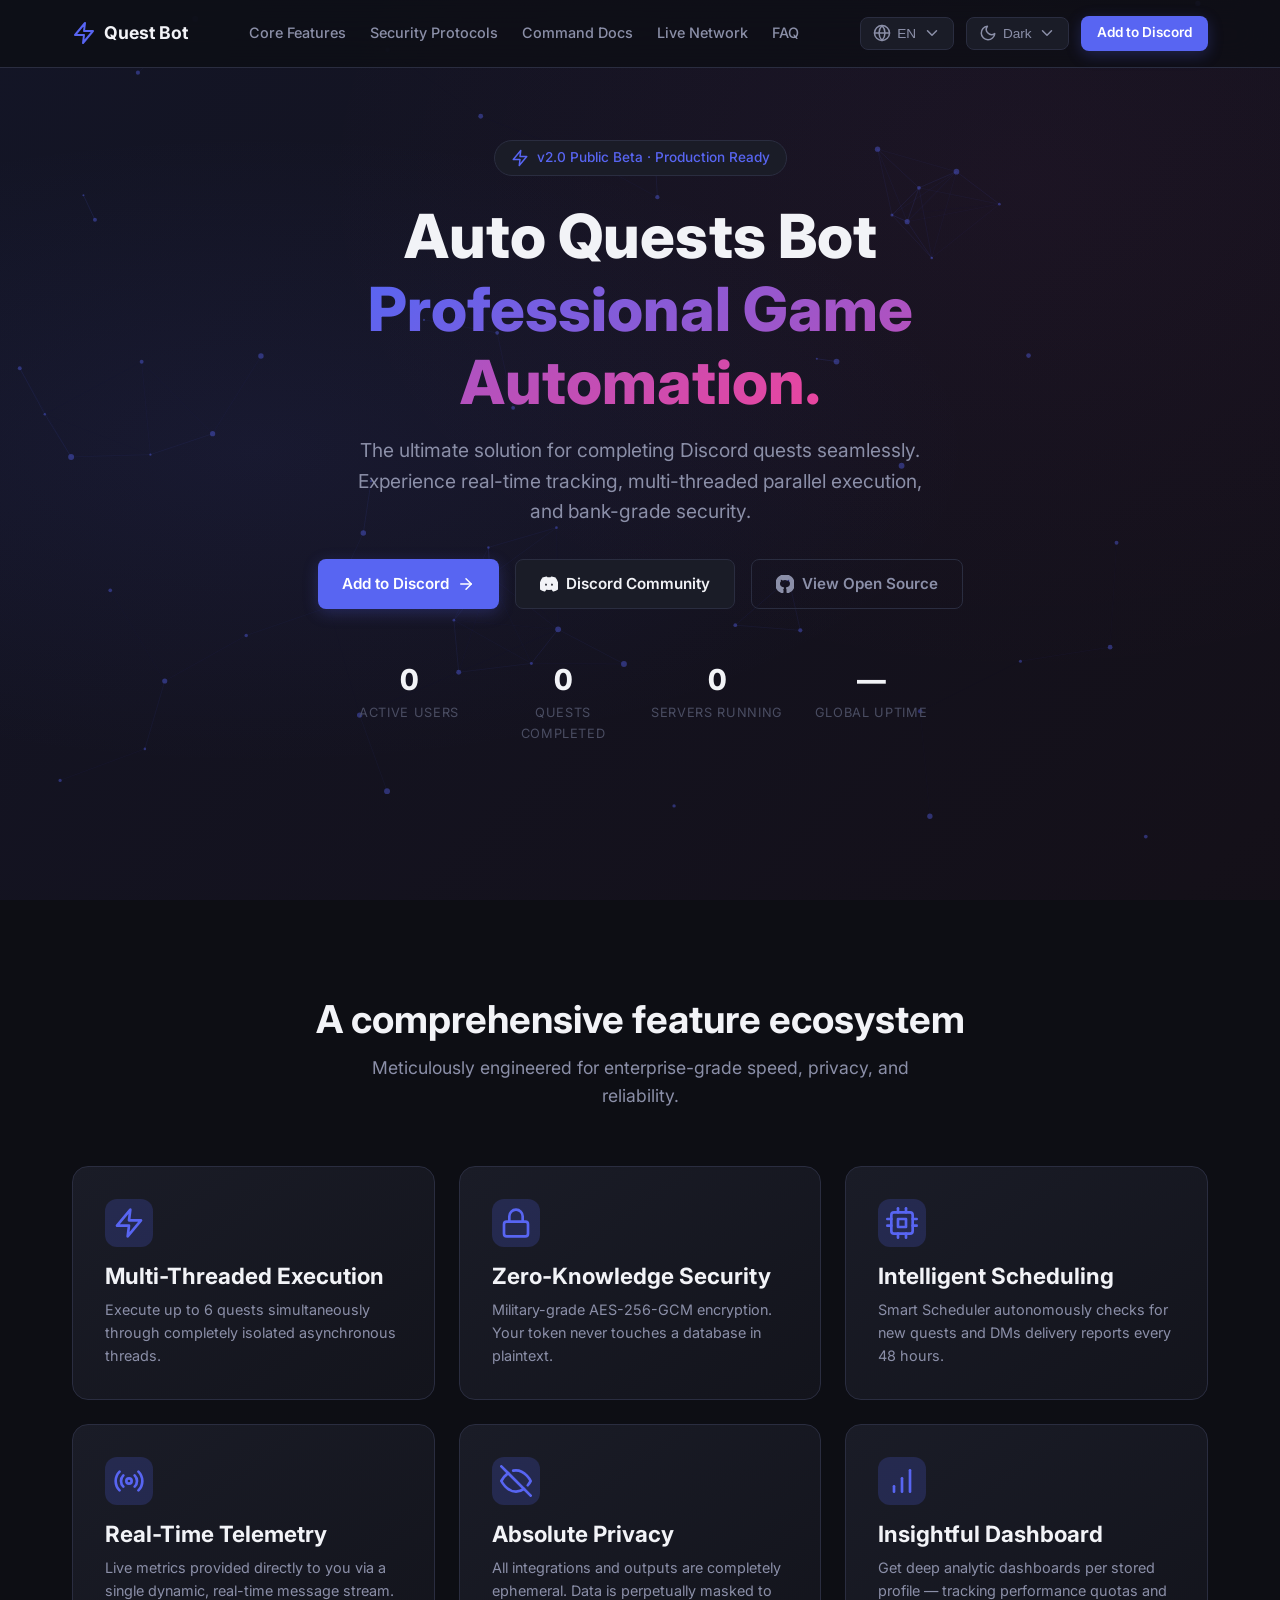
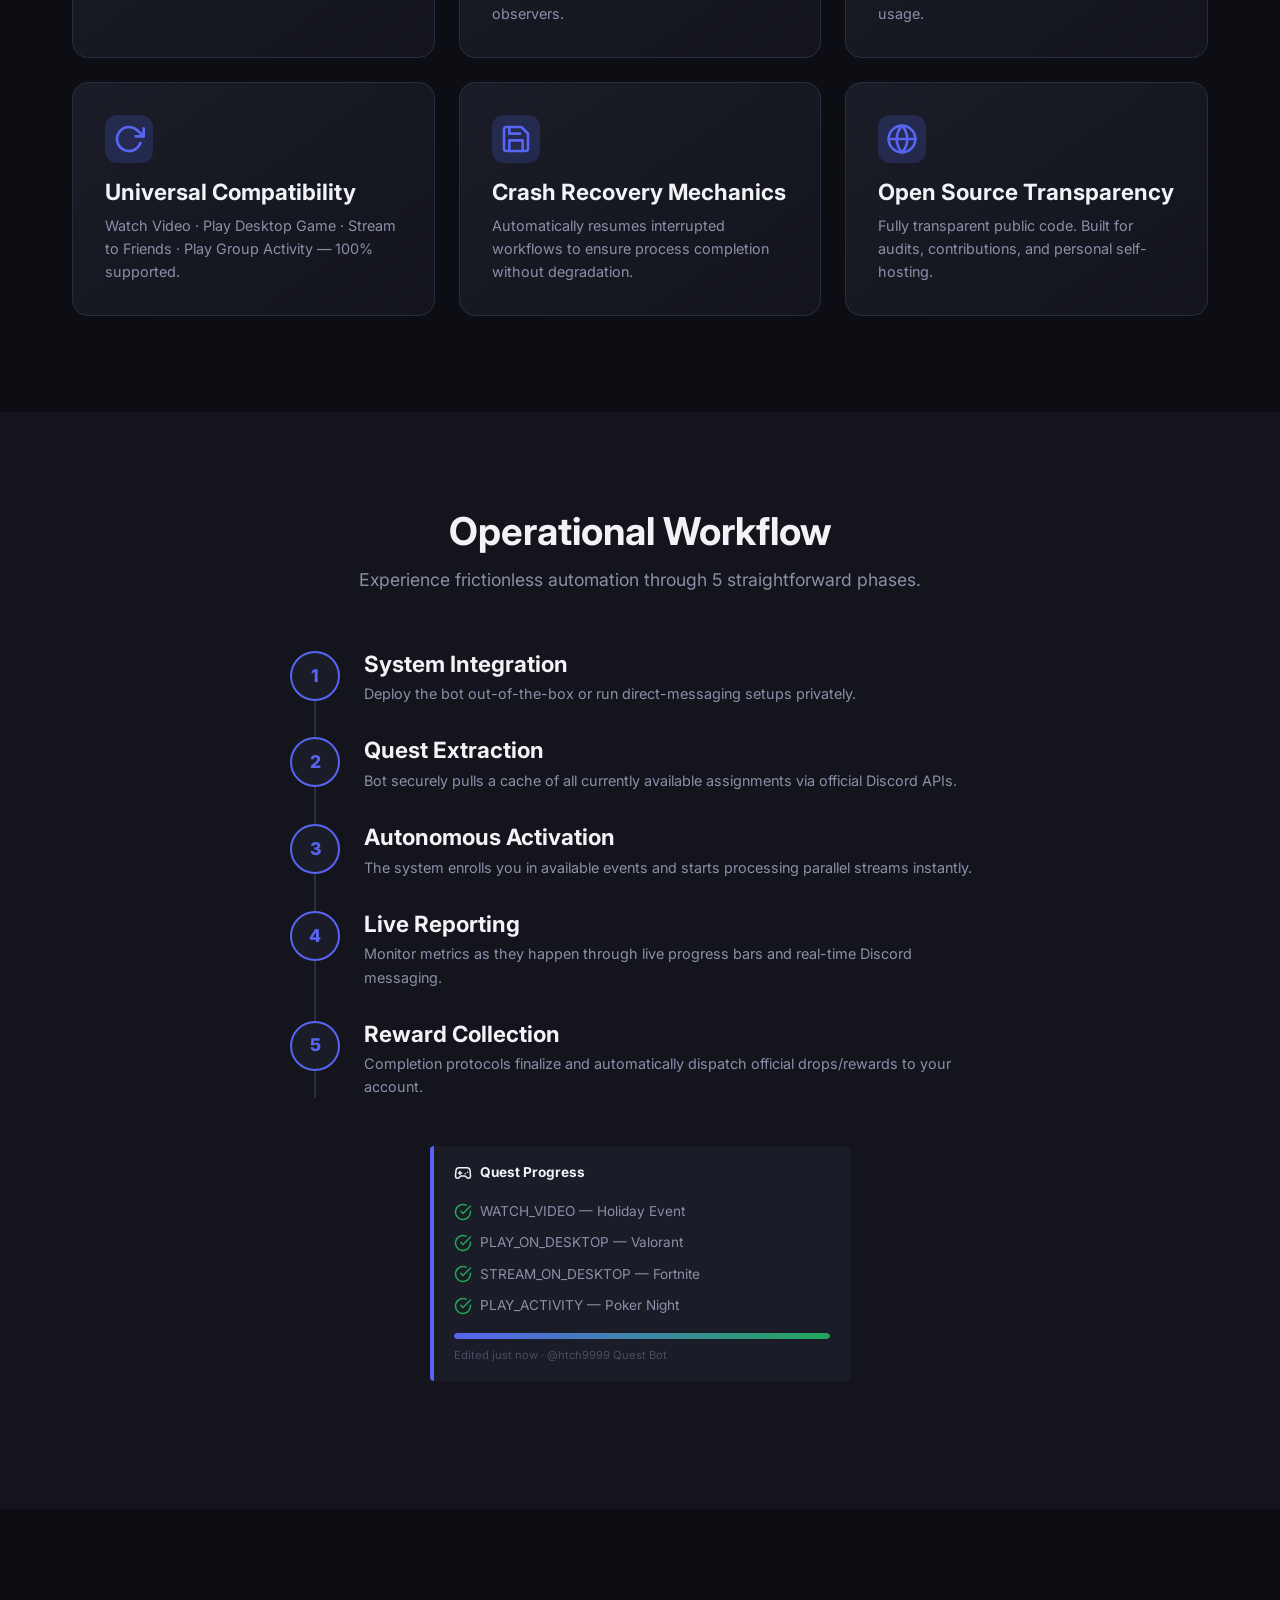
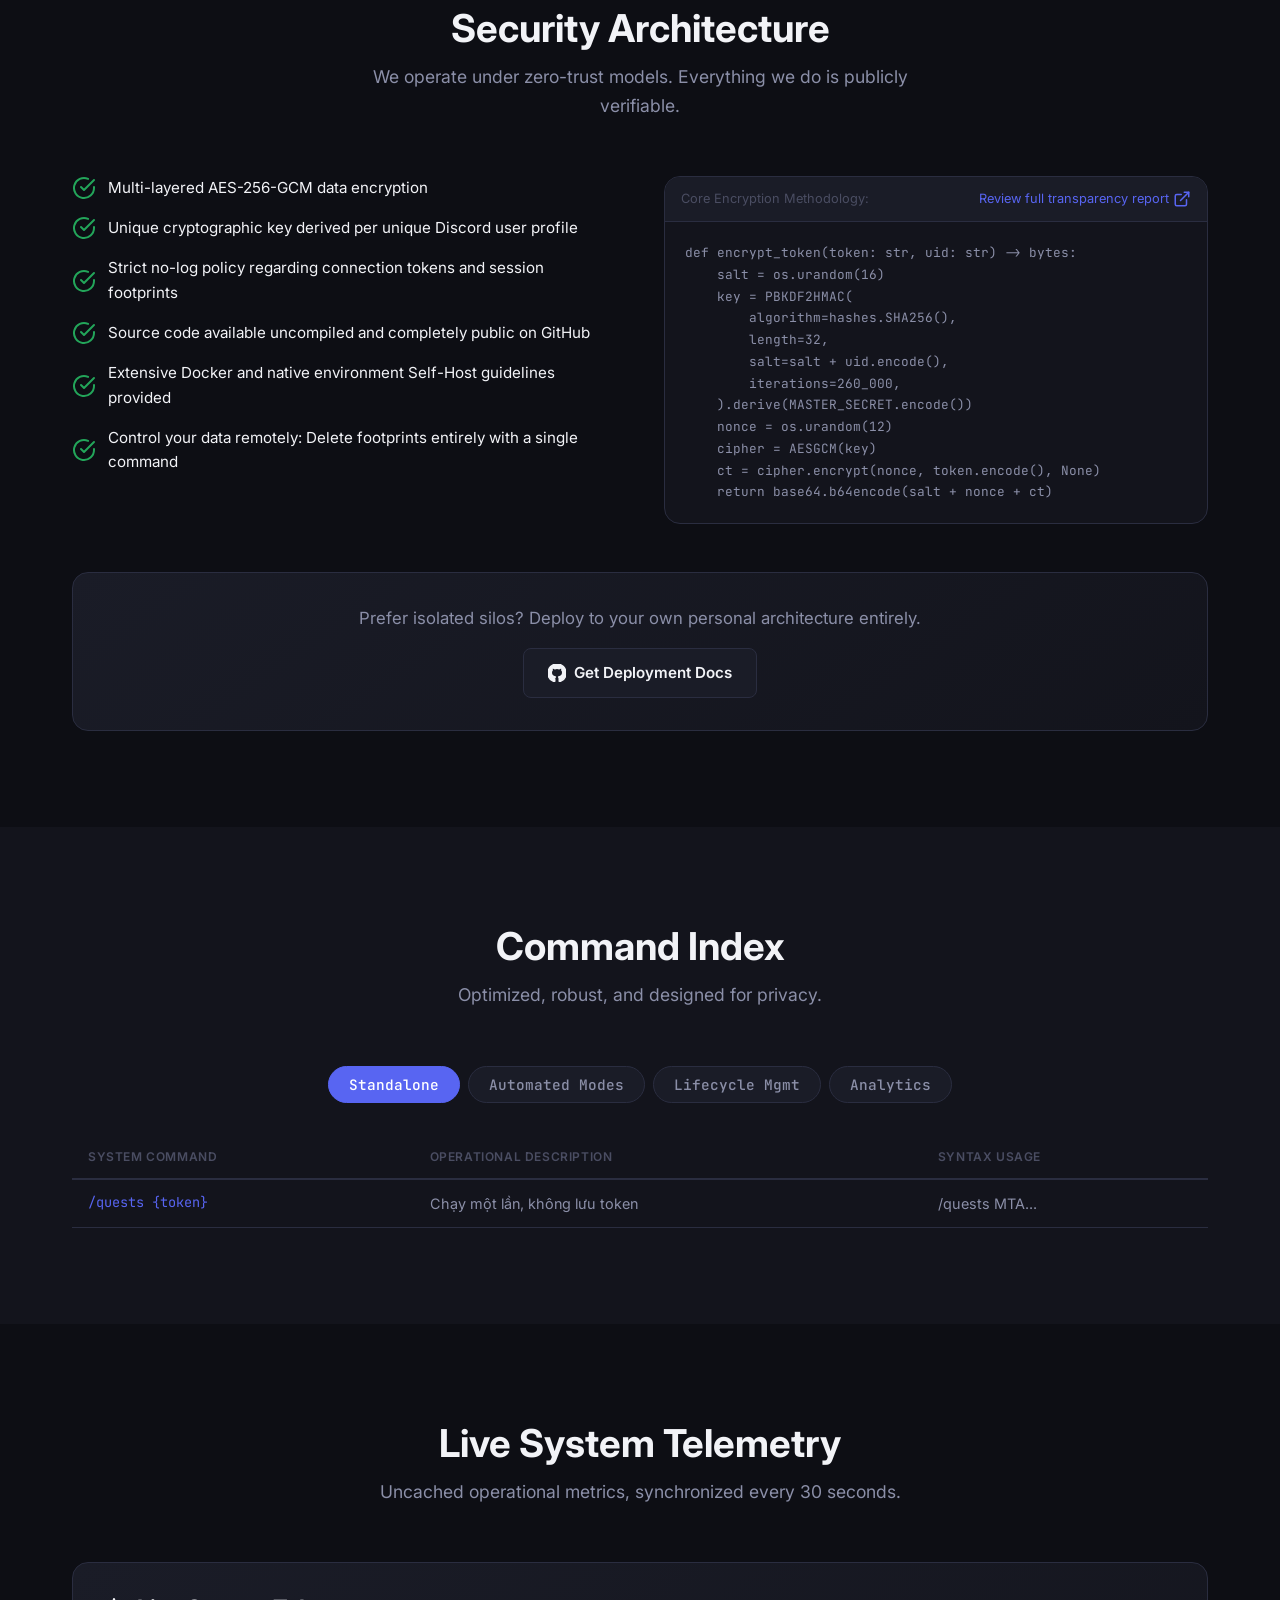
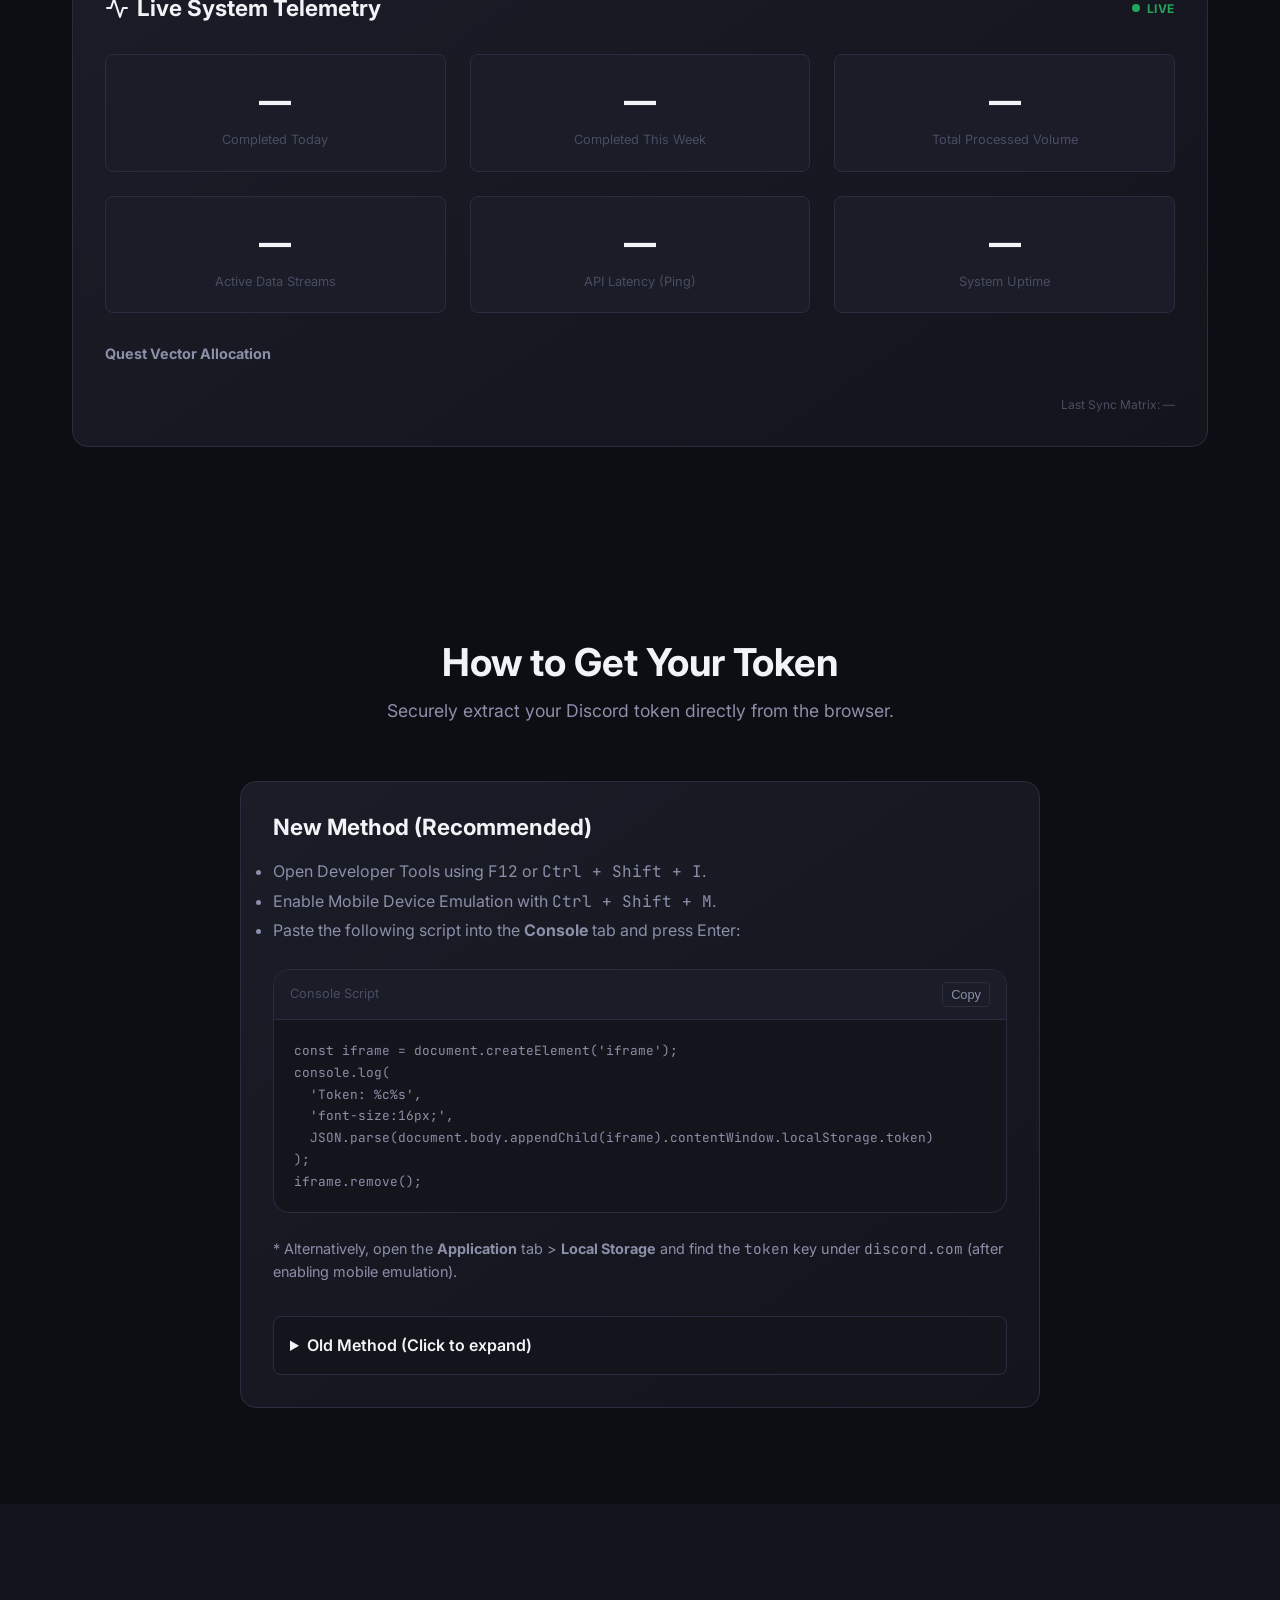
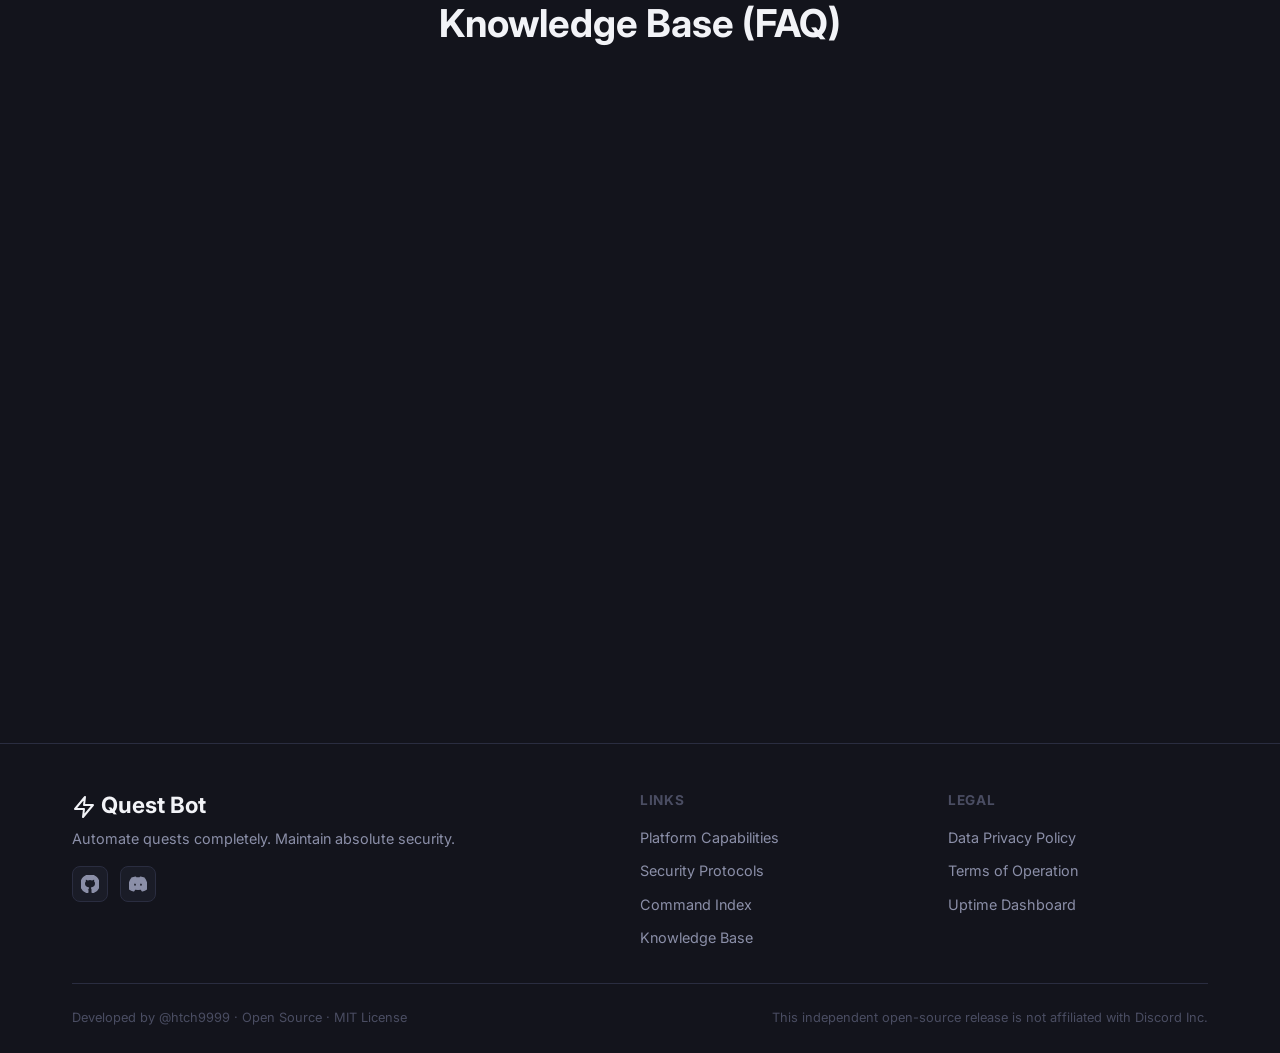
==== index.html @ cd87b3c9 "fix(website): resolve Vercel API connection, HTML translation rendering, and add copy button" ====
<!doctype html>
<html lang="vi" data-theme="dark">
  <head>
    <meta charset="UTF-8" />
    <meta name="viewport" content="width=device-width, initial-scale=1.0" />
    <title>Discord Quest Bot — Tự động hoàn thành quest</title>
    <meta
      name="description"
      content="Bot Discord tự động hoàn thành quest — bảo mật, song song, không lộ token."
    />
    <meta property="og:title" content="Discord Quest Bot" />
    <meta
      property="og:description"
      content="Bot Discord tự động hoàn thành quest — bảo mật, song song, không lộ token."
    />
    <meta property="og:type" content="website" />
    <meta name="twitter:card" content="summary_large_image" />
    <link rel="alternate" hreflang="vi" href="?lang=vi" />
    <link rel="alternate" hreflang="en" href="?lang=en" />
    <link rel="alternate" hreflang="ja" href="?lang=ja" />
    <link rel="alternate" hreflang="x-default" href="" />
    <link rel="stylesheet" href="assets/css/main.css" />
    <link rel="stylesheet" href="assets/css/responsive.css" />
    <script src="assets/js/theme.js"></script>
  </head>
  <body>
    <!-- ═══ SVG SPRITE (hidden) ═══ -->
    <svg xmlns="http://www.w3.org/2000/svg" style="display: none">
      <symbol id="i-zap" viewBox="0 0 24 24">
        <polygon
          points="13 2 3 14 12 14 11 22 21 10 12 10 13 2"
          fill="none"
          stroke="currentColor"
          stroke-width="2"
          stroke-linejoin="round"
        />
      </symbol>
      <symbol id="i-shield" viewBox="0 0 24 24">
        <path
          d="M12 22s8-4 8-10V5l-8-3-8 3v7c0 6 8 10 8 10z"
          fill="none"
          stroke="currentColor"
          stroke-width="2"
          stroke-linejoin="round"
        />
      </symbol>
      <symbol id="i-lock" viewBox="0 0 24 24">
        <rect
          x="3"
          y="11"
          width="18"
          height="11"
          rx="2"
          fill="none"
          stroke="currentColor"
          stroke-width="2"
        />
        <path
          d="M7 11V7a5 5 0 0 1 10 0v4"
          fill="none"
          stroke="currentColor"
          stroke-width="2"
        />
      </symbol>
      <symbol id="i-cpu" viewBox="0 0 24 24">
        <rect
          x="4"
          y="4"
          width="16"
          height="16"
          rx="2"
          fill="none"
          stroke="currentColor"
          stroke-width="2"
        />
        <rect
          x="9"
          y="9"
          width="6"
          height="6"
          fill="none"
          stroke="currentColor"
          stroke-width="2"
        />
        <line
          x1="9"
          y1="1"
          x2="9"
          y2="4"
          stroke="currentColor"
          stroke-width="2"
        />
        <line
          x1="15"
          y1="1"
          x2="15"
          y2="4"
          stroke="currentColor"
          stroke-width="2"
        />
        <line
          x1="9"
          y1="20"
          x2="9"
          y2="23"
          stroke="currentColor"
          stroke-width="2"
        />
        <line
          x1="15"
          y1="20"
          x2="15"
          y2="23"
          stroke="currentColor"
          stroke-width="2"
        />
        <line
          x1="20"
          y1="9"
          x2="23"
          y2="9"
          stroke="currentColor"
          stroke-width="2"
        />
        <line
          x1="20"
          y1="14"
          x2="23"
          y2="14"
          stroke="currentColor"
          stroke-width="2"
        />
        <line
          x1="1"
          y1="9"
          x2="4"
          y2="9"
          stroke="currentColor"
          stroke-width="2"
        />
        <line
          x1="1"
          y1="14"
          x2="4"
          y2="14"
          stroke="currentColor"
          stroke-width="2"
        />
      </symbol>
      <symbol id="i-radio" viewBox="0 0 24 24">
        <circle
          cx="12"
          cy="12"
          r="2"
          fill="none"
          stroke="currentColor"
          stroke-width="2"
        />
        <path
          d="M16.24 7.76a6 6 0 0 1 0 8.49"
          fill="none"
          stroke="currentColor"
          stroke-width="2"
        />
        <path
          d="M7.76 16.24a6 6 0 0 1 0-8.49"
          fill="none"
          stroke="currentColor"
          stroke-width="2"
        />
        <path
          d="M19.07 4.93a10 10 0 0 1 0 14.14"
          fill="none"
          stroke="currentColor"
          stroke-width="2"
        />
        <path
          d="M4.93 19.07a10 10 0 0 1 0-14.14"
          fill="none"
          stroke="currentColor"
          stroke-width="2"
        />
      </symbol>
      <symbol id="i-eye-off" viewBox="0 0 24 24">
        <path
          d="M17.94 17.94A10.07 10.07 0 0 1 12 20c-7 0-11-8-11-8a18.45 18.45 0 0 1 5.06-5.94"
          fill="none"
          stroke="currentColor"
          stroke-width="2"
        />
        <path
          d="M9.9 4.24A9.12 9.12 0 0 1 12 4c7 0 11 8 11 8a18.5 18.5 0 0 1-2.16 3.19"
          fill="none"
          stroke="currentColor"
          stroke-width="2"
        />
        <line
          x1="1"
          y1="1"
          x2="23"
          y2="23"
          stroke="currentColor"
          stroke-width="2"
        />
      </symbol>
      <symbol id="i-bar-chart" viewBox="0 0 24 24">
        <line
          x1="12"
          y1="20"
          x2="12"
          y2="10"
          stroke="currentColor"
          stroke-width="2"
          stroke-linecap="round"
        />
        <line
          x1="18"
          y1="20"
          x2="18"
          y2="4"
          stroke="currentColor"
          stroke-width="2"
          stroke-linecap="round"
        />
        <line
          x1="6"
          y1="20"
          x2="6"
          y2="16"
          stroke="currentColor"
          stroke-width="2"
          stroke-linecap="round"
        />
      </symbol>
      <symbol id="i-refresh" viewBox="0 0 24 24">
        <polyline
          points="23 4 23 10 17 10"
          fill="none"
          stroke="currentColor"
          stroke-width="2"
        />
        <path
          d="M20.49 15a9 9 0 1 1-2.12-9.36L23 10"
          fill="none"
          stroke="currentColor"
          stroke-width="2"
        />
      </symbol>
      <symbol id="i-save" viewBox="0 0 24 24">
        <path
          d="M19 21H5a2 2 0 0 1-2-2V5a2 2 0 0 1 2-2h11l5 5v11a2 2 0 0 1-2 2z"
          fill="none"
          stroke="currentColor"
          stroke-width="2"
        />
        <polyline
          points="17 21 17 13 7 13 7 21"
          fill="none"
          stroke="currentColor"
          stroke-width="2"
        />
        <polyline
          points="7 3 7 8 15 8"
          fill="none"
          stroke="currentColor"
          stroke-width="2"
        />
      </symbol>
      <symbol id="i-globe" viewBox="0 0 24 24">
        <circle
          cx="12"
          cy="12"
          r="10"
          fill="none"
          stroke="currentColor"
          stroke-width="2"
        />
        <line
          x1="2"
          y1="12"
          x2="22"
          y2="12"
          stroke="currentColor"
          stroke-width="2"
        />
        <path
          d="M12 2a15.3 15.3 0 0 1 4 10 15.3 15.3 0 0 1-4 10 15.3 15.3 0 0 1-4-10 15.3 15.3 0 0 1 4-10z"
          fill="none"
          stroke="currentColor"
          stroke-width="2"
        />
      </symbol>
      <symbol id="i-check-circle" viewBox="0 0 24 24">
        <path
          d="M22 11.08V12a10 10 0 1 1-5.93-9.14"
          fill="none"
          stroke="currentColor"
          stroke-width="2"
        />
        <polyline
          points="22 4 12 14.01 9 11.01"
          fill="none"
          stroke="currentColor"
          stroke-width="2"
        />
      </symbol>
      <symbol id="i-arrow-right" viewBox="0 0 24 24">
        <line
          x1="5"
          y1="12"
          x2="19"
          y2="12"
          stroke="currentColor"
          stroke-width="2"
          stroke-linecap="round"
        />
        <polyline
          points="12 5 19 12 12 19"
          fill="none"
          stroke="currentColor"
          stroke-width="2"
          stroke-linecap="round"
          stroke-linejoin="round"
        />
      </symbol>
      <symbol id="i-moon" viewBox="0 0 24 24">
        <path
          d="M21 12.79A9 9 0 1 1 11.21 3 7 7 0 0 0 21 12.79z"
          fill="none"
          stroke="currentColor"
          stroke-width="2"
        />
      </symbol>
      <symbol id="i-sun" viewBox="0 0 24 24">
        <circle
          cx="12"
          cy="12"
          r="5"
          fill="none"
          stroke="currentColor"
          stroke-width="2"
        />
        <line
          x1="12"
          y1="1"
          x2="12"
          y2="3"
          stroke="currentColor"
          stroke-width="2"
        />
        <line
          x1="12"
          y1="21"
          x2="12"
          y2="23"
          stroke="currentColor"
          stroke-width="2"
        />
        <line
          x1="4.22"
          y1="4.22"
          x2="5.64"
          y2="5.64"
          stroke="currentColor"
          stroke-width="2"
        />
        <line
          x1="18.36"
          y1="18.36"
          x2="19.78"
          y2="19.78"
          stroke="currentColor"
          stroke-width="2"
        />
        <line
          x1="1"
          y1="12"
          x2="3"
          y2="12"
          stroke="currentColor"
          stroke-width="2"
        />
        <line
          x1="21"
          y1="12"
          x2="23"
          y2="12"
          stroke="currentColor"
          stroke-width="2"
        />
        <line
          x1="4.22"
          y1="19.78"
          x2="5.64"
          y2="18.36"
          stroke="currentColor"
          stroke-width="2"
        />
        <line
          x1="18.36"
          y1="5.64"
          x2="19.78"
          y2="4.22"
          stroke="currentColor"
          stroke-width="2"
        />
      </symbol>
      <symbol id="i-monitor" viewBox="0 0 24 24">
        <rect
          x="2"
          y="3"
          width="20"
          height="14"
          rx="2"
          fill="none"
          stroke="currentColor"
          stroke-width="2"
        />
        <line
          x1="8"
          y1="21"
          x2="16"
          y2="21"
          stroke="currentColor"
          stroke-width="2"
        />
        <line
          x1="12"
          y1="17"
          x2="12"
          y2="21"
          stroke="currentColor"
          stroke-width="2"
        />
      </symbol>
      <symbol id="i-menu" viewBox="0 0 24 24">
        <line
          x1="3"
          y1="12"
          x2="21"
          y2="12"
          stroke="currentColor"
          stroke-width="2"
          stroke-linecap="round"
        />
        <line
          x1="3"
          y1="6"
          x2="21"
          y2="6"
          stroke="currentColor"
          stroke-width="2"
          stroke-linecap="round"
        />
        <line
          x1="3"
          y1="18"
          x2="21"
          y2="18"
          stroke="currentColor"
          stroke-width="2"
          stroke-linecap="round"
        />
      </symbol>
      <symbol id="i-plus" viewBox="0 0 24 24">
        <line
          x1="12"
          y1="5"
          x2="12"
          y2="19"
          stroke="currentColor"
          stroke-width="2"
          stroke-linecap="round"
        />
        <line
          x1="5"
          y1="12"
          x2="19"
          y2="12"
          stroke="currentColor"
          stroke-width="2"
          stroke-linecap="round"
        />
      </symbol>
      <symbol id="i-chevron-down" viewBox="0 0 24 24">
        <polyline
          points="6 9 12 15 18 9"
          fill="none"
          stroke="currentColor"
          stroke-width="2"
          stroke-linecap="round"
          stroke-linejoin="round"
        />
      </symbol>
      <symbol id="i-github" viewBox="0 0 24 24">
        <path
          d="M12 0c-6.626 0-12 5.373-12 12 0 5.302 3.438 9.8 8.207 11.387.599.111.793-.261.793-.577v-2.234c-3.338.726-4.033-1.416-4.033-1.416-.546-1.387-1.333-1.756-1.333-1.756-1.089-.745.083-.729.083-.729 1.205.084 1.839 1.237 1.839 1.237 1.07 1.834 2.807 1.304 3.492.997.107-.775.418-1.305.762-1.604-2.665-.305-5.467-1.334-5.467-5.931 0-1.311.469-2.381 1.236-3.221-.124-.303-.535-1.524.117-3.176 0 0 1.008-.322 3.301 1.23.957-.266 1.983-.399 3.003-.404 1.02.005 2.047.138 3.006.404 2.291-1.552 3.297-1.23 3.297-1.23.653 1.653.242 2.874.118 3.176.77.84 1.235 1.911 1.235 3.221 0 4.609-2.807 5.624-5.479 5.921.43.372.823 1.102.823 2.222v3.293c0 .319.192.694.801.576 4.765-1.589 8.199-6.086 8.199-11.386 0-6.627-5.373-12-12-12z"
          fill="currentColor"
        />
      </symbol>
      <symbol id="i-discord" viewBox="0 0 24 24">
        <path
          d="M20.317 4.37a19.79 19.79 0 0 0-4.885-1.515.074.074 0 0 0-.079.037c-.21.375-.444.865-.608 1.25a18.27 18.27 0 0 0-5.487 0 12.64 12.64 0 0 0-.617-1.25.077.077 0 0 0-.079-.037A19.74 19.74 0 0 0 3.677 4.37a.07.07 0 0 0-.032.028C.533 9.046-.32 13.58.099 18.058a.082.082 0 0 0 .031.056 19.9 19.9 0 0 0 5.993 3.03.078.078 0 0 0 .084-.028c.462-.63.873-1.295 1.226-1.994a.076.076 0 0 0-.042-.106 13.11 13.11 0 0 1-1.872-.892.077.077 0 0 1-.008-.128c.126-.094.252-.192.372-.291a.074.074 0 0 1 .078-.01c3.928 1.793 8.18 1.793 12.062 0a.074.074 0 0 1 .078.009c.12.099.246.198.373.292a.077.077 0 0 1-.006.127 12.3 12.3 0 0 1-1.873.892.076.076 0 0 0-.041.107c.36.698.772 1.363 1.225 1.993a.076.076 0 0 0 .084.028 19.84 19.84 0 0 0 6.002-3.03.077.077 0 0 0 .032-.054c.5-5.177-.838-9.674-3.549-13.66a.061.061 0 0 0-.031-.03zM8.02 15.33c-1.183 0-2.157-1.086-2.157-2.419 0-1.333.956-2.419 2.157-2.419 1.21 0 2.176 1.095 2.157 2.42 0 1.332-.956 2.418-2.157 2.418zm7.975 0c-1.183 0-2.157-1.086-2.157-2.419 0-1.333.955-2.419 2.157-2.419 1.21 0 2.176 1.095 2.157 2.42 0 1.332-.946 2.418-2.157 2.418z"
          fill="currentColor"
        />
      </symbol>
      <symbol id="i-gamepad" viewBox="0 0 24 24">
        <line
          x1="6"
          y1="12"
          x2="10"
          y2="12"
          stroke="currentColor"
          stroke-width="2"
          stroke-linecap="round"
        />
        <line
          x1="8"
          y1="10"
          x2="8"
          y2="14"
          stroke="currentColor"
          stroke-width="2"
          stroke-linecap="round"
        />
        <line
          x1="15"
          y1="13"
          x2="15.01"
          y2="13"
          stroke="currentColor"
          stroke-width="2"
          stroke-linecap="round"
        />
        <line
          x1="18"
          y1="11"
          x2="18.01"
          y2="11"
          stroke="currentColor"
          stroke-width="2"
          stroke-linecap="round"
        />
        <path
          d="M17.32 5H6.68a4 4 0 0 0-3.978 3.59c-.006.052-.01.101-.017.152C2.604 9.416 2 14.456 2 16a3 3 0 0 0 3 3c1 0 1.5-.5 2-1l1.414-1.414A2 2 0 0 1 9.828 16h4.344a2 2 0 0 1 1.414.586L17 18c.5.5 1 1 2 1a3 3 0 0 0 3-3c0-1.545-.604-6.584-.685-7.258-.007-.05-.011-.1-.017-.151A4 4 0 0 0 17.32 5z"
          fill="none"
          stroke="currentColor"
          stroke-width="2"
        />
      </symbol>
      <symbol id="i-activity" viewBox="0 0 24 24">
        <polyline
          points="22 12 18 12 15 21 9 3 6 12 2 12"
          fill="none"
          stroke="currentColor"
          stroke-width="2"
          stroke-linecap="round"
          stroke-linejoin="round"
        />
      </symbol>
      <symbol id="i-external" viewBox="0 0 24 24">
        <path
          d="M18 13v6a2 2 0 0 1-2 2H5a2 2 0 0 1-2-2V8a2 2 0 0 1 2-2h6"
          fill="none"
          stroke="currentColor"
          stroke-width="2"
        />
        <polyline
          points="15 3 21 3 21 9"
          fill="none"
          stroke="currentColor"
          stroke-width="2"
        />
        <line
          x1="10"
          y1="14"
          x2="21"
          y2="3"
          stroke="currentColor"
          stroke-width="2"
        />
      </symbol>
    </svg>

    <!-- ═══ NAVBAR ═══ -->
    <nav class="navbar">
      <div class="container">
        <a href="#" class="nav-brand">
          <svg class="icon"><use href="#i-zap" /></svg>
          <span>Quest Bot</span>
        </a>

        <ul class="nav-links" id="nav-links">
          <li><a href="#features" data-i18n="nav.features">Tính năng</a></li>
          <li><a href="#security" data-i18n="nav.security">Bảo mật</a></li>
          <li><a href="#commands" data-i18n="nav.commands">Lệnh</a></li>
          <li><a href="#live-stats" data-i18n="nav.stats">Thống kê</a></li>
          <li><a href="#faq">FAQ</a></li>
        </ul>

        <div class="nav-right">
          <!-- Language -->
          <div class="nav-dropdown">
            <button
              class="nav-dropdown-btn"
              id="lang-btn"
              aria-label="Language"
            >
              <svg class="icon icon-sm"><use href="#i-globe" /></svg>
              <span class="dd-label">VI</span>
              <svg class="icon icon-sm"><use href="#i-chevron-down" /></svg>
            </button>
            <div class="nav-dropdown-menu">
              <div class="nav-dropdown-item active" data-lang-value="vi">
                Tiếng Việt
              </div>
              <div class="nav-dropdown-item" data-lang-value="en">English</div>
              <div class="nav-dropdown-item" data-lang-value="ja">日本語</div>
            </div>
          </div>
          <!-- Theme -->
          <div class="nav-dropdown">
            <button class="nav-dropdown-btn" id="theme-btn" aria-label="Theme">
              <svg class="icon icon-sm"><use href="#i-moon" /></svg>
              <span class="dd-label">Dark</span>
              <svg class="icon icon-sm"><use href="#i-chevron-down" /></svg>
            </button>
            <div class="nav-dropdown-menu">
              <div class="nav-dropdown-item active" data-theme-value="dark">
                <svg class="icon icon-sm"><use href="#i-moon" /></svg>
                <span data-i18n="theme.dark">Tối</span>
              </div>
              <div class="nav-dropdown-item" data-theme-value="light">
                <svg class="icon icon-sm"><use href="#i-sun" /></svg>
                <span data-i18n="theme.light">Sáng</span>
              </div>
              <div class="nav-dropdown-item" data-theme-value="system">
                <svg class="icon icon-sm"><use href="#i-monitor" /></svg>
                <span data-i18n="theme.system">Hệ thống</span>
              </div>
            </div>
          </div>
          <a
            href="https://discord.com/oauth2/authorize?client_id=1482428478916657244"
            class="btn btn-primary"
            style="padding: 0.4rem 1rem; font-size: 0.85rem"
            data-i18n="hero.cta_add"
            >Thêm vào Discord</a
          >
          <button
            class="nav-mobile-toggle"
            id="mobile-toggle"
            aria-label="Menu"
          >
            <svg class="icon"><use href="#i-menu" /></svg>
          </button>
        </div>
      </div>
    </nav>

    <!-- ═══ HERO ═══ -->
    <section class="hero" id="hero">
      <canvas id="particles-canvas"></canvas>
      <div class="hero-gradient"></div>
      <div class="hero-content container">
        <div class="hero-badge">
          <svg class="icon icon-sm"><use href="#i-zap" /></svg>
          <span data-i18n="hero.badge"
            >v2.0 Public Beta · Production Ready</span
          >
        </div>
        <h1>
          <span data-i18n="hero.title">Hoàn thành Discord Quests</span><br />
          <span class="accent" data-i18n="hero.title_accent"
            >Tự động. Bảo mật. Nhanh chóng.</span
          >
        </h1>
        <p class="hero-subtitle" data-i18n="hero.subtitle">
          Bot tự động xử lý mọi quest Discord cho bạn — song song, real-time, an
          toàn.
        </p>
        <div class="hero-cta">
          <a
            href="https://discord.com/oauth2/authorize?client_id=1482428478916657244"
            class="btn btn-primary"
            ><span data-i18n="hero.cta_add">Thêm vào Discord</span>
            <svg class="icon icon-sm"><use href="#i-arrow-right" /></svg
          ></a>
          <a href="https://discord.gg/gTVPwvNeEH" class="btn btn-secondary"
            ><svg class="icon icon-sm"><use href="#i-discord" /></svg>
            <span data-i18n="hero.cta_server">Tham gia Server</span></a
          >
          <a
            href="https://github.com/htch9999/discord-quest-bot"
            class="btn btn-ghost"
            ><svg class="icon icon-sm"><use href="#i-github" /></svg>
            <span data-i18n="hero.cta_github">Xem GitHub</span></a
          >
        </div>
        <div class="hero-stats">
          <div class="hero-stat">
            <div class="number" id="stat-users" data-count-to="0">0</div>
            <div class="label" data-i18n="hero.stat_users">Người dùng</div>
          </div>
          <div class="hero-stat">
            <div class="number" id="stat-quests" data-count-to="0">0</div>
            <div class="label" data-i18n="hero.stat_quests">Quest đã làm</div>
          </div>
          <div class="hero-stat">
            <div class="number" id="stat-servers" data-count-to="0">0</div>
            <div class="label" data-i18n="hero.stat_servers">Server</div>
          </div>
          <div class="hero-stat">
            <div class="number" id="stat-uptime">—</div>
            <div class="label" data-i18n="hero.stat_uptime">Uptime</div>
          </div>
        </div>
      </div>
    </section>

    <!-- ═══ FEATURES ═══ -->
    <section id="features">
      <div class="container">
        <div class="section-header reveal">
          <h2 data-i18n="features.title">Tất cả những gì bạn cần</h2>
          <p data-i18n="features.subtitle">
            Xây dựng cho độ tin cậy, bảo mật và tốc độ.
          </p>
        </div>
        <div class="features-grid">
          <div class="feature-card reveal-stagger">
            <div class="feature-icon">
              <svg class="icon icon-lg"><use href="#i-zap" /></svg>
            </div>
            <h3 data-i18n="features.parallel_title">Chạy song song</h3>
            <p data-i18n="features.parallel_desc">
              Tối đa 6 PLAY_* quest cùng lúc.
            </p>
          </div>
          <div class="feature-card reveal-stagger">
            <div class="feature-icon">
              <svg class="icon icon-lg"><use href="#i-lock" /></svg>
            </div>
            <h3 data-i18n="features.security_title">
              Bảo mật tuyệt đối <span class="feature-badge">HOT</span>
            </h3>
            <p data-i18n="features.security_desc">
              AES-256-GCM với key dẫn xuất riêng từng user.
            </p>
          </div>
          <div class="feature-card reveal-stagger">
            <div class="feature-icon">
              <svg class="icon icon-lg"><use href="#i-cpu" /></svg>
            </div>
            <h3 data-i18n="features.auto_title">Tự động mỗi 2 ngày</h3>
            <p data-i18n="features.auto_desc">
              Scheduler thông minh kiểm tra quest mới.
            </p>
          </div>
          <div class="feature-card reveal-stagger">
            <div class="feature-icon">
              <svg class="icon icon-lg"><use href="#i-radio" /></svg>
            </div>
            <h3 data-i18n="features.live_title">Tiến độ Real-time</h3>
            <p data-i18n="features.live_desc">
              Một tin nhắn, cập nhật real-time.
            </p>
          </div>
          <div class="feature-card reveal-stagger">
            <div class="feature-icon">
              <svg class="icon icon-lg"><use href="#i-eye-off" /></svg>
            </div>
            <h3 data-i18n="features.hidden_title">Token luôn ẩn</h3>
            <p data-i18n="features.hidden_desc">
              Ephemeral + masked. Không ai nhìn thấy.
            </p>
          </div>
          <div class="feature-card reveal-stagger">
            <div class="feature-icon">
              <svg class="icon icon-lg"><use href="#i-bar-chart" /></svg>
            </div>
            <h3 data-i18n="features.stats_title">Thống kê chi tiết</h3>
            <p data-i18n="features.stats_desc">
              Dashboard đầy đủ cho từng token.
            </p>
          </div>
          <div class="feature-card reveal-stagger">
            <div class="feature-icon">
              <svg class="icon icon-lg"><use href="#i-refresh" /></svg>
            </div>
            <h3 data-i18n="features.multi_title">Mọi loại Quest</h3>
            <p data-i18n="features.multi_desc">
              WATCH_VIDEO · PLAY · STREAM · ACTIVITY.
            </p>
          </div>
          <div class="feature-card reveal-stagger">
            <div class="feature-icon">
              <svg class="icon icon-lg"><use href="#i-save" /></svg>
            </div>
            <h3 data-i18n="features.recovery_title">Khôi phục sau sự cố</h3>
            <p data-i18n="features.recovery_desc">
              Phiên bị gián đoạn tự động tiếp tục.
            </p>
          </div>
          <div class="feature-card reveal-stagger">
            <div class="feature-icon">
              <svg class="icon icon-lg"><use href="#i-globe" /></svg>
            </div>
            <h3 data-i18n="features.oss_title">
              Mã nguồn mở <span class="feature-badge">NEW</span>
            </h3>
            <p data-i18n="features.oss_desc">
              100% public. Kiểm tra, fork, tự host.
            </p>
          </div>
        </div>
      </div>
    </section>

    <!-- ═══ HOW IT WORKS ═══ -->
    <section id="how-it-works" style="background: var(--bg-surface)">
      <div class="container">
        <div class="section-header reveal">
          <h2 data-i18n="how_it_works.title">Cách hoạt động</h2>
          <p data-i18n="how_it_works.subtitle">
            Từ lệnh đến phần thưởng trong 5 bước.
          </p>
        </div>
        <div class="timeline">
          <div class="timeline-step reveal-stagger">
            <div class="timeline-number">1</div>
            <div class="timeline-content">
              <h3 data-i18n="how_it_works.step1_title">
                Thêm Bot hoặc gửi lệnh
              </h3>
              <p data-i18n="how_it_works.step1_desc">
                Mời bot vào server hoặc gửi /quests.
              </p>
            </div>
          </div>
          <div class="timeline-step reveal-stagger">
            <div class="timeline-number">2</div>
            <div class="timeline-content">
              <h3 data-i18n="how_it_works.step2_title">Lấy danh sách Quest</h3>
              <p data-i18n="how_it_works.step2_desc">
                Bot lấy tất cả quest từ Discord API.
              </p>
            </div>
          </div>
          <div class="timeline-step reveal-stagger">
            <div class="timeline-number">3</div>
            <div class="timeline-content">
              <h3 data-i18n="how_it_works.step3_title">
                Tự động Enroll & Bắt đầu
              </h3>
              <p data-i18n="how_it_works.step3_desc">
                Đăng ký và hoàn thành song song.
              </p>
            </div>
          </div>
          <div class="timeline-step reveal-stagger">
            <div class="timeline-number">4</div>
            <div class="timeline-content">
              <h3 data-i18n="how_it_works.step4_title">
                Cập nhật tiến độ Real-time
              </h3>
              <p data-i18n="how_it_works.step4_desc">
                Một tin nhắn cập nhật real-time.
              </p>
            </div>
          </div>
          <div class="timeline-step reveal-stagger">
            <div class="timeline-number">5</div>
            <div class="timeline-content">
              <h3 data-i18n="how_it_works.step5_title">Nhận phần thưởng</h3>
              <p data-i18n="how_it_works.step5_desc">
                Quest hoàn thành — phần thưởng tự động.
              </p>
            </div>
          </div>
        </div>
        <!-- Discord embed mockup -->
        <div class="embed-mockup reveal" style="margin-top: 3rem">
          <div class="embed-title">
            <svg class="icon icon-sm"><use href="#i-gamepad" /></svg> Quest
            Progress
          </div>
          <div class="embed-quest-item">
            <svg class="icon icon-sm quest-check" style="color: var(--green)">
              <use href="#i-check-circle" />
            </svg>
            WATCH_VIDEO — Holiday Event
          </div>
          <div class="embed-quest-item">
            <svg class="icon icon-sm quest-check" style="color: var(--green)">
              <use href="#i-check-circle" />
            </svg>
            PLAY_ON_DESKTOP — Valorant
          </div>
          <div class="embed-quest-item">
            <svg class="icon icon-sm quest-check" style="color: var(--green)">
              <use href="#i-check-circle" />
            </svg>
            STREAM_ON_DESKTOP — Fortnite
          </div>
          <div class="embed-quest-item">
            <svg class="icon icon-sm quest-check" style="color: var(--green)">
              <use href="#i-check-circle" />
            </svg>
            PLAY_ACTIVITY — Poker Night
          </div>
          <div class="embed-progress">
            <div class="embed-progress-fill"></div>
          </div>
          <div class="embed-footer">Edited just now · @htch9999 Quest Bot</div>
        </div>
      </div>
    </section>

    <!-- ═══ SECURITY ═══ -->
    <section id="security">
      <div class="container">
        <div class="section-header reveal">
          <h2 data-i18n="security.title">Bảo mật & Minh bạch</h2>
          <p data-i18n="security.subtitle">Chúng tôi công khai mọi thứ.</p>
        </div>
        <div class="security-grid">
          <ul class="security-commits reveal">
            <li>
              <svg class="icon check-icon"><use href="#i-check-circle" /></svg>
              <span data-i18n="security.commit1"
                >Token mã hoá bằng AES-256-GCM</span
              >
            </li>
            <li>
              <svg class="icon check-icon"><use href="#i-check-circle" /></svg>
              <span data-i18n="security.commit2"
                >Key dẫn xuất riêng biệt từng Discord user ID</span
              >
            </li>
            <li>
              <svg class="icon check-icon"><use href="#i-check-circle" /></svg>
              <span data-i18n="security.commit3"
                >Token không bao giờ xuất hiện trong log</span
              >
            </li>
            <li>
              <svg class="icon check-icon"><use href="#i-check-circle" /></svg>
              <span data-i18n="security.commit4"
                >Mã nguồn 100% public trên GitHub</span
              >
            </li>
            <li>
              <svg class="icon check-icon"><use href="#i-check-circle" /></svg>
              <span data-i18n="security.commit5">Hướng dẫn tự host có sẵn</span>
            </li>
            <li>
              <svg class="icon check-icon"><use href="#i-check-circle" /></svg>
              <span data-i18n="security.commit6"
                >Xoá token bất cứ lúc với /autoquests remove</span
              >
            </li>
          </ul>
          <div class="code-block reveal">
            <div class="code-block-header">
              <span data-i18n="security.code_label">Code mã hoá:</span>
              <a href="#"
                ><span data-i18n="security.code_link">Xem GitHub</span>
                <svg
                  class="icon icon-sm"
                  style="display: inline; vertical-align: middle"
                >
                  <use href="#i-external" /></svg
              ></a>
            </div>
            <pre><code>def encrypt_token(token: str, uid: str) -> bytes:
    salt = os.urandom(16)
    key = PBKDF2HMAC(
        algorithm=hashes.SHA256(),
        length=32,
        salt=salt + uid.encode(),
        iterations=260_000,
    ).derive(MASTER_SECRET.encode())
    nonce = os.urandom(12)
    cipher = AESGCM(key)
    ct = cipher.encrypt(nonce, token.encode(), None)
    return base64.b64encode(salt + nonce + ct)</code></pre>
          </div>
        </div>
        <div class="security-banner reveal">
          <p data-i18n="security.selfhost">
            Không tin tưởng? Tự host bot của bạn.
          </p>
          <a
            href="https://github.com/htch9999/discord-quest-bot?tab=readme-ov-file#self-host"
            class="btn btn-secondary"
            ><svg class="icon icon-sm"><use href="#i-github" /></svg>
            <span data-i18n="security.selfhost_cta"
              >Hướng dẫn Self-host</span
            ></a
          >
        </div>
      </div>
    </section>

    <!-- ═══ COMMANDS ═══ -->
    <section id="commands" style="background: var(--bg-surface)">
      <div class="container">
        <div class="section-header reveal">
          <h2 data-i18n="commands.title">Danh sách lệnh</h2>
          <p data-i18n="commands.subtitle">Đơn giản, mạnh mẽ, riêng tư.</p>
        </div>
        <div class="command-tabs reveal">
          <button
            class="command-tab active"
            data-panel="panel-once"
            data-i18n="commands.tab_once"
          >
            /quests
          </button>
          <button
            class="command-tab"
            data-panel="panel-auto"
            data-i18n="commands.tab_auto"
          >
            /autoquests
          </button>
          <button
            class="command-tab"
            data-panel="panel-manage"
            data-i18n="commands.tab_manage"
          >
            Quản lý
          </button>
          <button
            class="command-tab"
            data-panel="panel-stats"
            data-i18n="commands.tab_stats"
          >
            Thống kê
          </button>
        </div>
        <div class="reveal">
          <div class="command-panel active" id="panel-once">
            <table class="command-table">
              <thead>
                <tr>
                  <th data-i18n="commands.col_command">Lệnh</th>
                  <th data-i18n="commands.col_desc">Mô tả</th>
                  <th data-i18n="commands.col_example">Ví dụ</th>
                </tr>
              </thead>
              <tbody>
                <tr>
                  <td>/quests {token}</td>
                  <td>Chạy một lần, không lưu token</td>
                  <td>/quests MTA...</td>
                </tr>
              </tbody>
            </table>
          </div>
          <div class="command-panel" id="panel-auto">
            <table class="command-table">
              <thead>
                <tr>
                  <th data-i18n="commands.col_command">Lệnh</th>
                  <th data-i18n="commands.col_desc">Mô tả</th>
                  <th data-i18n="commands.col_example">Ví dụ</th>
                </tr>
              </thead>
              <tbody>
                <tr>
                  <td>/autoquests {token} [label]</td>
                  <td>Lưu token + tự động mỗi 2 ngày</td>
                  <td>/autoquests MTA... main</td>
                </tr>
                <tr>
                  <td>/autoquests run [label]</td>
                  <td>Chạy thủ công ngay</td>
                  <td>/autoquests run main</td>
                </tr>
                <tr>
                  <td>/autoquests pause [label]</td>
                  <td>Tạm dừng auto</td>
                  <td>/autoquests pause main</td>
                </tr>
                <tr>
                  <td>/autoquests resume [label]</td>
                  <td>Bật lại auto</td>
                  <td>/autoquests resume main</td>
                </tr>
              </tbody>
            </table>
          </div>
          <div class="command-panel" id="panel-manage">
            <table class="command-table">
              <thead>
                <tr>
                  <th data-i18n="commands.col_command">Lệnh</th>
                  <th data-i18n="commands.col_desc">Mô tả</th>
                  <th data-i18n="commands.col_example">Ví dụ</th>
                </tr>
              </thead>
              <tbody>
                <tr>
                  <td>/autoquests list</td>
                  <td>Danh sách token đã lưu</td>
                  <td>/autoquests list</td>
                </tr>
                <tr>
                  <td>/autoquests remove {label}</td>
                  <td>Xoá token + thống kê</td>
                  <td>/autoquests remove main</td>
                </tr>
                <tr>
                  <td>/autoquests rename {old} {new}</td>
                  <td>Đổi tên hiển thị</td>
                  <td>/autoquests rename main alt</td>
                </tr>
              </tbody>
            </table>
          </div>
          <div class="command-panel" id="panel-stats">
            <table class="command-table">
              <thead>
                <tr>
                  <th data-i18n="commands.col_command">Lệnh</th>
                  <th data-i18n="commands.col_desc">Mô tả</th>
                  <th data-i18n="commands.col_example">Ví dụ</th>
                </tr>
              </thead>
              <tbody>
                <tr>
                  <td>/autoquests status [label]</td>
                  <td>Xem trạng thái token</td>
                  <td>/autoquests status main</td>
                </tr>
                <tr>
                  <td>/autoquests-info</td>
                  <td>Thống kê cá nhân</td>
                  <td>/autoquests-info</td>
                </tr>
                <tr>
                  <td>/info</td>
                  <td>Thông tin server bot</td>
                  <td>/info</td>
                </tr>
                <tr>
                  <td>/help</td>
                  <td>Hướng dẫn sử dụng</td>
                  <td>/help</td>
                </tr>
              </tbody>
            </table>
          </div>
        </div>
      </div>
    </section>

    <!-- ═══ LIVE STATS ═══ -->
    <section id="live-stats">
      <div class="container">
        <div class="section-header reveal">
          <h2 data-i18n="live_stats.title">Thống kê hệ thống</h2>
          <p data-i18n="live_stats.subtitle">
            Số liệu thật, cập nhật mỗi 30 giây.
          </p>
        </div>
        <div class="stats-dashboard reveal">
          <div class="stats-header">
            <h3>
              <svg class="icon"><use href="#i-activity" /></svg>
              <span data-i18n="live_stats.title">Thống kê hệ thống</span>
            </h3>
            <div class="live-badge">
              <div class="live-dot"></div>
              <span data-i18n="live_stats.live_badge">LIVE</span>
            </div>
          </div>
          <div class="stats-grid">
            <div class="stat-card">
              <div class="value" id="dash-today">—</div>
              <div class="label" data-i18n="live_stats.today">
                Quest hôm nay
              </div>
            </div>
            <div class="stat-card">
              <div class="value" id="dash-week">—</div>
              <div class="label" data-i18n="live_stats.week">Tuần này</div>
            </div>
            <div class="stat-card">
              <div class="value" id="dash-total">—</div>
              <div class="label" data-i18n="live_stats.total">Tổng</div>
            </div>
            <div class="stat-card">
              <div class="value" id="dash-active">—</div>
              <div class="label" data-i18n="live_stats.active">Đang chạy</div>
            </div>
            <div class="stat-card">
              <div class="value" id="dash-ping">—</div>
              <div class="label" data-i18n="live_stats.ping">API ping</div>
            </div>
            <div class="stat-card">
              <div class="value" id="dash-uptime">—</div>
              <div class="label" data-i18n="live_stats.uptime">Uptime</div>
            </div>
          </div>
          <div class="stats-breakdown">
            <h4 data-i18n="live_stats.breakdown">Phân loại quest</h4>
            <div class="bar-chart" id="quest-bars"></div>
          </div>
          <div class="stats-footer">
            <span data-i18n="live_stats.last_updated">Cập nhật lần cuối</span>:
            <span id="stats-timestamp">—</span>
          </div>
        </div>
      </div>
    </section>

    <!-- ═══ TOKEN GUIDE ═══ -->
    <section id="token-guide" style="background: var(--bg-void)">
      <div class="container">
        <div class="section-header reveal">
          <h2 data-i18n="token.title">Cách lấy Discord Token</h2>
          <p data-i18n="token.subtitle">Lấy token an toàn từ trình duyệt của bạn</p>
        </div>
        
        <div class="card reveal token-container" style="max-width: 800px; margin: 0 auto; text-align: left;">
          <h3 data-i18n="token.new_method_title" style="margin-bottom: 1rem;">Phương pháp mới (Khuyên dùng)</h3>
          <ul class="token-list" style="margin-bottom: 1.5rem; color: var(--text-secondary); line-height: 1.8;">
            <li data-i18n="token.step1">Mở Developer Tools bằng phím <code>F12</code> hoặc <code>Ctrl + Shift + I</code>.</li>
            <li data-i18n="token.step2">Bật chế độ giả lập thiết bị di động (Mobile Device Emulation) bằng <code>Ctrl + Shift + M</code>.</li>
            <li data-i18n="token.step3">Dán đoạn code sau vào tab <strong>Console</strong> và nhấn Enter:</li>
          </ul>
          
          <div class="code-block" style="margin-bottom: 1.5rem; position: relative;">
            <div class="code-block-header" style="display: flex; justify-content: space-between; align-items: center;">
              <span>Console Script</span>
              <button class="copy-btn" onclick="copyConsoleScript(this)" style="background: transparent; border: 1px solid var(--border); color: var(--text-secondary); padding: 4px 8px; border-radius: 4px; cursor: pointer; font-size: 0.8rem; transition: all 0.2s;">
                Copy
              </button>
            </div>
            <pre><code>const iframe = document.createElement('iframe');
console.log(
  'Token: %c%s',
  'font-size:16px;',
  JSON.parse(document.body.appendChild(iframe).contentWindow.localStorage.token)
);
iframe.remove();</code></pre>
          </div>
          
          <p data-i18n="token.alternative" style="color: var(--text-secondary); margin-bottom: 2rem; font-size: 0.9rem;">
            * Hoặc mở tab <strong>Application</strong> > <strong>Local Storage</strong> và tìm key <code>token</code> dưới tên miền <code>discord.com</code> (khi đang bật giả lập mobile).
          </p>

          <details class="token-details" style="background: var(--bg-surface); border: 1px solid var(--border); border-radius: var(--border-radius-sm); padding: 1rem;">
            <summary data-i18n="token.old_method_title" style="cursor: pointer; font-weight: 600; color: var(--text-primary); outline: none;">Phương pháp cũ (Ấn để mở rộng)</summary>
            <div class="token-details-inner" style="margin-top: 1rem; color: var(--text-secondary); line-height: 1.8;">
              <ul class="token-list" style="margin-bottom: 1rem;">
                <li data-i18n="token.old_step1">Nhấn <code>F12</code> hoặc <code>Ctrl + Shift + I</code> để mở Developer Tools.</li>
                <li data-i18n="token.old_step2">Chuyển sang tab <strong>Network</strong> và lọc <strong>Fetch/XHR</strong>.</li>
                <li data-i18n="token.old_step3">Bấm vào một channel bất kì để thấy Request mới xuất hiện.</li>
                <li data-i18n="token.old_step4">Kiểm tra mục <strong>Request Headers</strong> > <strong>Authorization</strong> để copy token của bạn.</li>
              </ul>
              <img src="https://gist.github.com/assets/17340496/ca1be329-1ef8-4b6f-ab96-dd9324d511db" alt="Network Tab Token" style="border-radius: 8px; border: 1px solid var(--border); width: 100%; margin-top: 1rem;">
            </div>
          </details>
        </div>
      </div>
    </section>

    <!-- ═══ FAQ ═══ -->
    <section id="faq" style="background: var(--bg-surface)">
      <div class="container">
        <div class="section-header reveal">
          <h2 data-i18n="faq.title">Câu hỏi thường gặp</h2>
        </div>
        <div class="faq-list">
          <div class="faq-item reveal-stagger">
            <div class="faq-question">
              <span data-i18n="faq.q1">Bot có lưu token?</span>
              <svg class="icon faq-icon"><use href="#i-plus" /></svg>
            </div>
            <div class="faq-answer">
              <div class="faq-answer-inner" data-i18n="faq.a1"></div>
            </div>
          </div>
          <div class="faq-item reveal-stagger">
            <div class="faq-question">
              <span data-i18n="faq.q2">Tài khoản có bị ban?</span>
              <svg class="icon faq-icon"><use href="#i-plus" /></svg>
            </div>
            <div class="faq-answer">
              <div class="faq-answer-inner" data-i18n="faq.a2"></div>
            </div>
          </div>
          <div class="faq-item reveal-stagger">
            <div class="faq-question">
              <span data-i18n="faq.q3">Hỗ trợ loại quest nào?</span>
              <svg class="icon faq-icon"><use href="#i-plus" /></svg>
            </div>
            <div class="faq-answer">
              <div class="faq-answer-inner" data-i18n="faq.a3"></div>
            </div>
          </div>
          <div class="faq-item reveal-stagger">
            <div class="faq-question">
              <span data-i18n="faq.q4">Có thể tự host?</span>
              <svg class="icon faq-icon"><use href="#i-plus" /></svg>
            </div>
            <div class="faq-answer">
              <div class="faq-answer-inner" data-i18n="faq.a4"></div>
            </div>
          </div>
          <div class="faq-item reveal-stagger">
            <div class="faq-question">
              <span data-i18n="faq.q5">Dữ liệu xoá khi nào?</span>
              <svg class="icon faq-icon"><use href="#i-plus" /></svg>
            </div>
            <div class="faq-answer">
              <div class="faq-answer-inner" data-i18n="faq.a5"></div>
            </div>
          </div>
          <div class="faq-item reveal-stagger">
            <div class="faq-question">
              <span data-i18n="faq.q6">Có miễn phí không?</span>
              <svg class="icon faq-icon"><use href="#i-plus" /></svg>
            </div>
            <div class="faq-answer">
              <div class="faq-answer-inner" data-i18n="faq.a6"></div>
            </div>
          </div>
          <div class="faq-item reveal-stagger">
            <div class="faq-question">
              <span data-i18n="faq.q7">Báo cáo lỗi?</span>
              <svg class="icon faq-icon"><use href="#i-plus" /></svg>
            </div>
            <div class="faq-answer">
              <div class="faq-answer-inner" data-i18n="faq.a7"></div>
            </div>
          </div>
        </div>
      </div>
    </section>

    <!-- ═══ FOOTER ═══ -->
    <footer class="footer">
      <div class="container">
        <div class="footer-grid">
          <div class="footer-brand">
            <h3>
              <svg class="icon" style="display: inline; vertical-align: middle">
                <use href="#i-zap" />
              </svg>
              Quest Bot
            </h3>
            <p data-i18n="footer.tagline">
              Tự động hoá quest. Giữ token an toàn.
            </p>
            <div class="footer-social">
              <a
                href="https://github.com/htch9999/discord-quest-bot"
                aria-label="GitHub"
                ><svg class="icon icon-sm"><use href="#i-github" /></svg
              ></a>
              <a href="https://discord.gg/gTVPwvNeEH" aria-label="Discord"
                ><svg class="icon icon-sm"><use href="#i-discord" /></svg
              ></a>
            </div>
          </div>
          <div class="footer-links">
            <h4>Links</h4>
            <ul>
              <li>
                <a href="#features" data-i18n="footer.features">Tính năng</a>
              </li>
              <li>
                <a href="#security" data-i18n="footer.security">Bảo mật</a>
              </li>
              <li><a href="#commands" data-i18n="footer.commands">Lệnh</a></li>
              <li><a href="#faq" data-i18n="footer.faq">FAQ</a></li>
            </ul>
          </div>
          <div class="footer-links">
            <h4>Legal</h4>
            <ul>
              <li>
                <a href="#" data-i18n="footer.privacy">Chính sách bảo mật</a>
              </li>
              <li><a href="#" data-i18n="footer.terms">Điều khoản</a></li>
              <li><a href="#" data-i18n="footer.status">Trạng thái</a></li>
            </ul>
          </div>
        </div>
        <div class="footer-bottom">
          <span data-i18n="footer.made_by"
            >Made by @htch9999🌷 · Open Source · MIT License</span
          >
          <span data-i18n="footer.disclaimer"
            >Dự án này không liên kết với Discord Inc.</span
          >
        </div>
      </div>
    </footer>

    <script defer src="assets/js/i18n.js"></script>
    <script defer src="assets/js/particles.js"></script>
    <script defer src="assets/js/counter.js"></script>
    <script defer src="assets/js/stats.js"></script>
    <script defer src="assets/js/main.js"></script>
  </body>
</html>
---- assets/css/main.css ----
/* ─── Design System ──────────────────────────────────────────────────────── */
@import url('https://fonts.googleapis.com/css2?family=Inter:wght@400;500;600;700;800&family=JetBrains+Mono:wght@400&display=swap');

:root {
  --accent-primary: #5865f2;
  --accent-secondary: #eb459e;
  --accent-glow: #5865f233;
  --bg-void: #0d0e14;
  --bg-surface: #13141c;
  --bg-card: #1a1c27;
  --bg-card-hover: #1f2135;
  --border: #2a2d40;
  --border-glow: #5865f255;
  --text-primary: #f2f3f7;
  --text-secondary: #8b8fa8;
  --text-muted: #4a4d62;
  --green: #23a55a;
  --yellow: #f0b132;
  --red: #ed4245;
  --gradient-hero: linear-gradient(135deg, #5865f215 0%, #eb459e08 100%);
  --gradient-card: linear-gradient(145deg, #1a1c27, #13141c);
  --shadow-card: 0 8px 32px #00000060;
  --shadow-glow: 0 0 40px #5865f230;
  --section-padding: 6rem 0;
  --container-width: 1200px;
  --border-radius: 16px;
  --border-radius-sm: 8px;
}

[data-theme="light"] {
  --bg-void: #f5f6fa;
  --bg-surface: #ffffff;
  --bg-card: #f0f1f7;
  --bg-card-hover: #e8e9f3;
  --border: #d8dae8;
  --border-glow: #5865f240;
  --text-primary: #1a1c27;
  --text-secondary: #4a4d62;
  --text-muted: #8b8fa8;
  --gradient-hero: linear-gradient(135deg, #5865f210 0%, #eb459e06 100%);
  --gradient-card: linear-gradient(145deg, #f0f1f7, #ffffff);
  --shadow-card: 0 8px 32px #00000015;
  --shadow-glow: 0 0 40px #5865f220;
}

[data-theme="light"] #particles-canvas { opacity: 0.35; }

/* ─── Reset ──────────────────────────────────────────────────────────────── */
*, *::before, *::after { margin: 0; padding: 0; box-sizing: border-box; }
html { scroll-behavior: smooth; -webkit-font-smoothing: antialiased; }
body {
  font-family: 'Inter', -apple-system, BlinkMacSystemFont, sans-serif;
  font-size: 16px; line-height: 1.6;
  color: var(--text-primary);
  background: var(--bg-void);
  overflow-x: hidden;
}
a { color: var(--accent-primary); text-decoration: none; transition: color 200ms ease; }
a:hover { color: var(--accent-secondary); }
img { max-width: 100%; height: auto; }
code, pre { font-family: 'JetBrains Mono', monospace; }

.container { max-width: var(--container-width); margin: 0 auto; padding: 0 2rem; }

/* ─── Typography ─────────────────────────────────────────────────────────── */
h1, h2, h3, h4 { font-weight: 700; line-height: 1.2; }
h1 { font-size: clamp(2.2rem, 5vw, 3.8rem); font-weight: 800; }
h2 { font-size: clamp(1.6rem, 3vw, 2.4rem); }
h3 { font-size: clamp(1.1rem, 2vw, 1.4rem); }

.section-header { text-align: center; margin-bottom: 3.5rem; }
.section-header h2 { margin-bottom: 0.75rem; }
.section-header p { color: var(--text-secondary); font-size: 1.1rem; max-width: 600px; margin: 0 auto; }

/* ─── SVG Icon helpers ───────────────────────────────────────────────────── */
.icon { width: 24px; height: 24px; stroke: currentColor; fill: none; stroke-width: 2; stroke-linecap: round; stroke-linejoin: round; flex-shrink: 0; }
.icon-sm { width: 18px; height: 18px; }
.icon-lg { width: 32px; height: 32px; }

/* ─── Navbar ─────────────────────────────────────────────────────────────── */
.navbar {
  position: fixed; top: 0; left: 0; right: 0; z-index: 1000;
  padding: 1rem 0;
  backdrop-filter: blur(20px); -webkit-backdrop-filter: blur(20px);
  background: rgba(13, 14, 20, 0.8);
  border-bottom: 1px solid var(--border);
  transition: background 200ms ease, border-color 200ms ease;
}
[data-theme="light"] .navbar { background: rgba(245, 246, 250, 0.85); }
.navbar .container { display: flex; align-items: center; justify-content: space-between; }

.nav-brand { display: flex; align-items: center; gap: 0.5rem; font-weight: 700; font-size: 1.1rem; color: var(--text-primary); }
.nav-brand .icon { color: var(--accent-primary); }

.nav-links { display: flex; align-items: center; gap: 1.5rem; list-style: none; }
.nav-links a { color: var(--text-secondary); font-size: 0.9rem; font-weight: 500; transition: color 200ms ease; }
.nav-links a:hover { color: var(--text-primary); }

.nav-right { display: flex; align-items: center; gap: 0.75rem; }

.nav-dropdown { position: relative; }
.nav-dropdown-btn {
  background: var(--bg-card); border: 1px solid var(--border); border-radius: var(--border-radius-sm);
  padding: 0.4rem 0.75rem; color: var(--text-secondary); font-size: 0.85rem;
  cursor: pointer; display: flex; align-items: center; gap: 0.4rem; transition: all 200ms ease;
}
.nav-dropdown-btn:hover { border-color: var(--border-glow); color: var(--text-primary); }

.nav-dropdown-menu {
  position: absolute; top: calc(100% + 0.5rem); right: 0;
  background: var(--bg-card); border: 1px solid var(--border-glow); border-radius: var(--border-radius-sm);
  padding: 0.4rem; min-width: 160px; backdrop-filter: blur(20px);
  box-shadow: var(--shadow-card); opacity: 0; visibility: hidden; transform: translateY(-8px);
  transition: all 200ms ease; z-index: 1001;
}
.nav-dropdown.open .nav-dropdown-menu { opacity: 1; visibility: visible; transform: translateY(0); }

.nav-dropdown-item {
  display: flex; align-items: center; gap: 0.5rem;
  padding: 0.5rem 0.75rem; border-radius: 6px; cursor: pointer; font-size: 0.85rem;
  color: var(--text-secondary); transition: all 150ms ease;
}
.nav-dropdown-item:hover { background: var(--bg-card-hover); color: var(--text-primary); }
.nav-dropdown-item.active { color: var(--accent-primary); }
.nav-dropdown-item.active::after { content: ''; width: 6px; height: 10px; border: solid var(--accent-primary); border-width: 0 2px 2px 0; transform: rotate(45deg); margin-left: auto; display: inline-block; }

.nav-mobile-toggle { display: none; background: none; border: none; color: var(--text-primary); cursor: pointer; padding: 0.25rem; }

/* ─── Buttons ────────────────────────────────────────────────────────────── */
.btn {
  display: inline-flex; align-items: center; gap: 0.5rem;
  padding: 0.75rem 1.5rem; border: none; border-radius: var(--border-radius-sm);
  font-family: inherit; font-size: 0.95rem; font-weight: 600;
  cursor: pointer; transition: all 200ms ease; text-decoration: none;
}
.btn-primary {
  background: var(--accent-primary); color: white; box-shadow: 0 4px 15px #5865f240;
}
.btn-primary:hover {
  background: #4752c4; transform: translateY(-2px) scale(1.02); box-shadow: 0 6px 25px #5865f260; color: white;
}
.btn-secondary { background: var(--bg-card); color: var(--text-primary); border: 1px solid var(--border); }
.btn-secondary:hover { border-color: var(--border-glow); transform: translateY(-2px); color: var(--text-primary); }
.btn-ghost { background: transparent; color: var(--text-secondary); border: 1px solid var(--border); }
.btn-ghost:hover { border-color: var(--border-glow); color: var(--text-primary); }

/* ─── Cards ──────────────────────────────────────────────────────────────── */
.card {
  background: var(--gradient-card); border: 1px solid var(--border);
  border-radius: var(--border-radius); padding: 2rem; transition: all 200ms ease;
}
.card:hover { transform: translateY(-4px); border-color: var(--border-glow); box-shadow: var(--shadow-glow); }

section { padding: var(--section-padding); position: relative; }

/* ─── Hero ────────────────────────────────────────────────────────────────── */
.hero {
  min-height: 100vh; display: flex; align-items: center; justify-content: center;
  text-align: center; position: relative; padding-top: 5rem; background: var(--gradient-hero);
}
.hero-content { position: relative; z-index: 2; max-width: 800px; }
.hero-badge {
  display: inline-flex; align-items: center; gap: 0.5rem;
  padding: 0.4rem 1rem; background: var(--bg-card); border: 1px solid var(--border);
  border-radius: 100px; font-size: 0.85rem; color: var(--accent-primary);
  margin-bottom: 1.5rem; font-weight: 500;
}
.hero h1 { margin-bottom: 1rem; }
.hero h1 .accent {
  background: linear-gradient(135deg, var(--accent-primary), var(--accent-secondary));
  -webkit-background-clip: text; -webkit-text-fill-color: transparent; background-clip: text;
}
.hero-subtitle { font-size: 1.2rem; color: var(--text-secondary); margin-bottom: 2rem; max-width: 600px; margin-left: auto; margin-right: auto; }
.hero-cta { display: flex; gap: 1rem; justify-content: center; flex-wrap: wrap; margin-bottom: 3rem; }

.hero-stats { display: grid; grid-template-columns: repeat(4, 1fr); gap: 1rem; max-width: 600px; margin: 0 auto; }
.hero-stat { text-align: center; }
.hero-stat .number { font-size: 1.8rem; font-weight: 800; color: var(--text-primary); font-variant-numeric: tabular-nums; }
.hero-stat .label { font-size: 0.8rem; color: var(--text-muted); text-transform: uppercase; letter-spacing: 0.05em; }

#particles-canvas { position: absolute; top: 0; left: 0; width: 100%; height: 100%; z-index: 1; pointer-events: none; }

.hero-gradient {
  position: absolute; top: 0; left: 0; right: 0; bottom: 0; z-index: 0; pointer-events: none;
  background: radial-gradient(ellipse at 20% 50%, #5865f212 0%, transparent 50%),
              radial-gradient(ellipse at 80% 20%, #eb459e0a 0%, transparent 50%);
}

/* ─── Features ───────────────────────────────────────────────────────────── */
.features-grid { display: grid; grid-template-columns: repeat(3, 1fr); gap: 1.5rem; }
.feature-card {
  background: var(--gradient-card); border: 1px solid var(--border);
  border-radius: var(--border-radius); padding: 2rem; transition: all 200ms ease;
}
.feature-card:hover { transform: translateY(-4px); border-color: var(--border-glow); box-shadow: var(--shadow-glow); }
.feature-icon {
  width: 48px; height: 48px; display: flex; align-items: center; justify-content: center;
  margin-bottom: 1rem; background: var(--accent-glow); border-radius: 12px; color: var(--accent-primary);
}
.feature-card h3 { margin-bottom: 0.5rem; }
.feature-card p { color: var(--text-secondary); font-size: 0.9rem; }
.feature-badge {
  display: inline-block; padding: 0.15rem 0.5rem;
  background: var(--accent-secondary); color: white; border-radius: 4px;
  font-size: 0.7rem; font-weight: 700; text-transform: uppercase;
  margin-left: 0.5rem; vertical-align: middle;
}

/* ─── Timeline ───────────────────────────────────────────────────────────── */
.timeline { display: flex; flex-direction: column; gap: 2rem; max-width: 700px; margin: 0 auto; position: relative; }
.timeline::before { content: ''; position: absolute; left: 24px; top: 0; bottom: 0; width: 2px; background: var(--border); }
.timeline-step { display: flex; gap: 1.5rem; align-items: flex-start; position: relative; }
.timeline-number {
  width: 50px; height: 50px; min-width: 50px; border-radius: 50%;
  display: flex; align-items: center; justify-content: center;
  font-weight: 800; font-size: 1.1rem; background: var(--bg-card);
  border: 2px solid var(--accent-primary); color: var(--accent-primary);
  position: relative; z-index: 2;
}
.timeline-content h3 { margin-bottom: 0.3rem; }
.timeline-content p { color: var(--text-secondary); font-size: 0.9rem; }

/* ─── Security ───────────────────────────────────────────────────────────── */
.security-grid { display: grid; grid-template-columns: 1fr 1fr; gap: 3rem; align-items: start; }
.security-commits { list-style: none; display: flex; flex-direction: column; gap: 1rem; }
.security-commits li { display: flex; align-items: center; gap: 0.75rem; font-size: 0.95rem; }
.security-commits .check-icon { color: var(--green); flex-shrink: 0; }

.code-block { background: var(--bg-surface); border: 1px solid var(--border); border-radius: var(--border-radius); overflow: hidden; }
.code-block-header {
  display: flex; align-items: center; justify-content: space-between;
  padding: 0.75rem 1rem; background: var(--bg-card); border-bottom: 1px solid var(--border);
  font-size: 0.8rem; color: var(--text-muted);
}
.code-block pre { padding: 1.25rem; overflow-x: auto; font-size: 0.8rem; line-height: 1.7; color: var(--text-secondary); }

.security-banner {
  margin-top: 3rem; text-align: center; padding: 2rem;
  background: var(--gradient-card); border: 1px solid var(--border); border-radius: var(--border-radius);
}
.security-banner p { color: var(--text-secondary); margin-bottom: 1rem; font-size: 1.05rem; }

/* ─── Commands ───────────────────────────────────────────────────────────── */
.command-tabs { display: flex; gap: 0.5rem; justify-content: center; margin-bottom: 2rem; flex-wrap: wrap; }
.command-tab {
  padding: 0.5rem 1.25rem; background: var(--bg-card); border: 1px solid var(--border);
  border-radius: 100px; color: var(--text-secondary); font-size: 0.9rem; font-weight: 500;
  cursor: pointer; transition: all 200ms ease; font-family: 'JetBrains Mono', monospace;
}
.command-tab.active, .command-tab:hover { background: var(--accent-primary); color: white; border-color: var(--accent-primary); }

.command-table { width: 100%; border-collapse: collapse; font-size: 0.9rem; }
.command-table th {
  text-align: left; padding: 0.75rem 1rem; border-bottom: 2px solid var(--border);
  color: var(--text-muted); font-weight: 600; text-transform: uppercase; font-size: 0.75rem; letter-spacing: 0.05em;
}
.command-table td { padding: 0.75rem 1rem; border-bottom: 1px solid var(--border); color: var(--text-secondary); }
.command-table td:first-child { font-family: 'JetBrains Mono', monospace; color: var(--accent-primary); font-size: 0.85rem; white-space: nowrap; }
.command-panel { display: none; }
.command-panel.active { display: block; }

/* ─── Live Stats ─────────────────────────────────────────────────────────── */
.stats-dashboard {
  background: var(--gradient-card); border: 1px solid var(--border);
  border-radius: var(--border-radius); padding: 2rem; position: relative;
}
.stats-header { display: flex; align-items: center; justify-content: space-between; margin-bottom: 2rem; }
.stats-header h3 { display: flex; align-items: center; gap: 0.5rem; }

.live-badge { display: inline-flex; align-items: center; gap: 0.4rem; font-size: 0.75rem; font-weight: 700; color: var(--green); text-transform: uppercase; letter-spacing: 0.05em; }
.live-dot { width: 8px; height: 8px; background: var(--green); border-radius: 50%; animation: pulse 2s infinite; }
@keyframes pulse { 0%, 100% { opacity: 1; transform: scale(1); } 50% { opacity: 0.5; transform: scale(1.3); } }

.stats-grid { display: grid; grid-template-columns: repeat(3, 1fr); gap: 1.5rem; margin-bottom: 2rem; }
.stat-card { text-align: center; padding: 1.25rem; background: var(--bg-card); border-radius: var(--border-radius-sm); border: 1px solid var(--border); }
.stat-card .value { font-size: 2rem; font-weight: 800; color: var(--text-primary); font-variant-numeric: tabular-nums; }
.stat-card .label { font-size: 0.8rem; color: var(--text-muted); margin-top: 0.25rem; }

.stats-breakdown h4 { margin-bottom: 1rem; color: var(--text-secondary); font-size: 0.9rem; }
.bar-chart { display: flex; flex-direction: column; gap: 0.75rem; }
.bar-item { display: flex; align-items: center; gap: 1rem; }
.bar-label { font-size: 0.8rem; color: var(--text-secondary); min-width: 160px; font-family: 'JetBrains Mono', monospace; }
.bar-track { flex: 1; height: 24px; background: var(--bg-card); border-radius: 4px; overflow: hidden; }
.bar-fill { height: 100%; background: linear-gradient(90deg, var(--accent-primary), var(--accent-secondary)); border-radius: 4px; transition: width 800ms ease-out; width: 0; }
.bar-value { font-size: 0.8rem; color: var(--text-muted); min-width: 40px; text-align: right; }
.stats-footer { text-align: right; color: var(--text-muted); font-size: 0.75rem; margin-top: 1rem; }

.skeleton { background: linear-gradient(90deg, var(--bg-card) 25%, var(--bg-card-hover) 50%, var(--bg-card) 75%); background-size: 200% 100%; animation: shimmer 1.5s infinite; border-radius: 4px; }
@keyframes shimmer { 0% { background-position: 200% 0; } 100% { background-position: -200% 0; } }

/* ─── FAQ ────────────────────────────────────────────────────────────────── */
.faq-list { max-width: 750px; margin: 0 auto; display: flex; flex-direction: column; gap: 0.75rem; }
.faq-item { background: var(--gradient-card); border: 1px solid var(--border); border-radius: var(--border-radius-sm); overflow: hidden; }
.faq-question { display: flex; align-items: center; justify-content: space-between; padding: 1.25rem 1.5rem; cursor: pointer; font-weight: 600; transition: color 200ms ease; }
.faq-question:hover { color: var(--accent-primary); }
.faq-icon { transition: transform 300ms ease; color: var(--text-muted); }
.faq-item.open .faq-icon { transform: rotate(45deg); }
.faq-answer { max-height: 0; overflow: hidden; transition: max-height 300ms ease; }
.faq-item.open .faq-answer { max-height: 300px; }
.faq-answer-inner { padding: 0 1.5rem 1.25rem; color: var(--text-secondary); font-size: 0.9rem; line-height: 1.7; }

/* ─── Footer ─────────────────────────────────────────────────────────────── */
.footer { background: var(--bg-surface); border-top: 1px solid var(--border); padding: 3rem 0 1.5rem; }
.footer-grid { display: grid; grid-template-columns: 2fr 1fr 1fr; gap: 3rem; margin-bottom: 2rem; }
.footer-brand p { color: var(--text-secondary); font-size: 0.9rem; margin-top: 0.5rem; margin-bottom: 1rem; }
.footer-social { display: flex; gap: 0.75rem; }
.footer-social a {
  display: flex; align-items: center; justify-content: center;
  width: 36px; height: 36px; border-radius: 8px;
  background: var(--bg-card); border: 1px solid var(--border);
  color: var(--text-secondary); transition: all 200ms ease;
}
.footer-social a:hover { border-color: var(--accent-primary); color: var(--accent-primary); }
.footer-links h4 { font-size: 0.85rem; text-transform: uppercase; letter-spacing: 0.05em; color: var(--text-muted); margin-bottom: 1rem; }
.footer-links ul { list-style: none; display: flex; flex-direction: column; gap: 0.5rem; }
.footer-links a { color: var(--text-secondary); font-size: 0.9rem; }
.footer-links a:hover { color: var(--text-primary); }
.footer-bottom {
  border-top: 1px solid var(--border); padding-top: 1.5rem;
  display: flex; justify-content: space-between; align-items: center;
  font-size: 0.8rem; color: var(--text-muted); flex-wrap: wrap; gap: 0.5rem;
}

/* ─── Scroll Reveal ──────────────────────────────────────────────────────── */
.reveal { opacity: 0; transform: translateY(30px); transition: opacity 600ms ease, transform 600ms ease; }
.reveal.visible { opacity: 1; transform: translateY(0); }
.reveal-stagger { opacity: 0; transform: translateY(20px); transition: opacity 400ms ease, transform 400ms ease; }
.reveal-stagger.visible { opacity: 1; transform: translateY(0); }

/* Embed mockup */
.embed-mockup { background: var(--bg-card); border-left: 4px solid var(--accent-primary); border-radius: 4px; padding: 1rem 1.25rem; max-width: 420px; margin: 2rem auto; font-size: 0.85rem; }
.embed-mockup .embed-title { font-weight: 700; color: var(--text-primary); margin-bottom: 0.75rem; display: flex; align-items: center; gap: 0.5rem; }
.embed-quest-item { display: flex; align-items: center; gap: 0.5rem; padding: 0.3rem 0; color: var(--text-secondary); }
.embed-quest-item .quest-check { opacity: 0; color: var(--green); animation: fadeCheck 0.4s forwards; }
.embed-quest-item:nth-child(2) .quest-check { animation-delay: 1s; }
.embed-quest-item:nth-child(3) .quest-check { animation-delay: 2.5s; }
.embed-quest-item:nth-child(4) .quest-check { animation-delay: 4s; }
.embed-quest-item:nth-child(5) .quest-check { animation-delay: 5.5s; }
@keyframes fadeCheck { to { opacity: 1; } }

.embed-progress { margin-top: 0.75rem; height: 6px; background: var(--bg-surface); border-radius: 3px; overflow: hidden; }
.embed-progress-fill { height: 100%; background: linear-gradient(90deg, var(--accent-primary), var(--green)); border-radius: 3px; width: 0; animation: progressFill 7s ease-out forwards; }
@keyframes progressFill { 0% { width: 0; } 15% { width: 25%; } 40% { width: 50%; } 65% { width: 75%; } 100% { width: 100%; } }
.embed-footer { margin-top: 0.5rem; font-size: 0.7rem; color: var(--text-muted); }

/* Theme transition */
html.theme-transitioning, html.theme-transitioning *, html.theme-transitioning *::before, html.theme-transitioning *::after {
  transition: background-color 200ms ease, color 200ms ease, border-color 200ms ease, box-shadow 200ms ease !important;
}
.i18n-fading { opacity: 0; transition: opacity 150ms ease; }

@media (prefers-reduced-motion: reduce) {
  *, *::before, *::after { animation-duration: 0.01ms !important; animation-iteration-count: 1 !important; transition-duration: 0.01ms !important; }
  html { scroll-behavior: auto; }
}
---- assets/css/responsive.css ----
/* ─── Responsive ─────────────────────────────────────────────────────────── */
@media (max-width: 1024px) {
  .features-grid { grid-template-columns: repeat(2, 1fr); }
  .security-grid { grid-template-columns: 1fr; }
  .hero-stats { grid-template-columns: repeat(2, 1fr); }
  .stats-grid { grid-template-columns: repeat(2, 1fr); }
  .footer-grid { grid-template-columns: 1fr 1fr; gap: 2rem; }
}
@media (max-width: 768px) {
  :root { --section-padding: 4rem 0; }
  .container { padding: 0 1.25rem; }
  .nav-links { display: none; }
  .nav-links.open { display: flex; flex-direction: column; position: absolute; top: 100%; left: 0; right: 0; background: var(--bg-surface); border-bottom: 1px solid var(--border); padding: 1rem 2rem; gap: 0.75rem; }
  .nav-mobile-toggle { display: block; }
  .hero { min-height: auto; padding: 7rem 0 3rem; }
  .hero-cta { flex-direction: column; align-items: stretch; width: 100%; gap: 0.75rem; }
  .hero-cta .btn { width: 100%; justify-content: center; }
  .hero-stats { grid-template-columns: repeat(2, 1fr); gap: 1rem; }
  #token-guide .container { padding: 0 1rem; }
  .token-list { padding-left: 1.25rem; font-size: 0.9rem; }
  .code-block pre { padding: 1rem; font-size: 0.75rem; }
  .features-grid { grid-template-columns: 1fr; }
  .command-table th:nth-child(3), .command-table td:nth-child(3) { display: none; }
  .stats-grid { grid-template-columns: 1fr; }
  .bar-label { min-width: 120px; font-size: 0.7rem; }
  .footer-grid { grid-template-columns: 1fr; gap: 2rem; }
  .footer-bottom { flex-direction: column; text-align: center; }
}
@media (max-width: 375px) {
  h1 { font-size: 1.8rem; }
  .hero-subtitle { font-size: 1rem; }
  .btn { padding: 0.6rem 1.2rem; font-size: 0.85rem; }
}
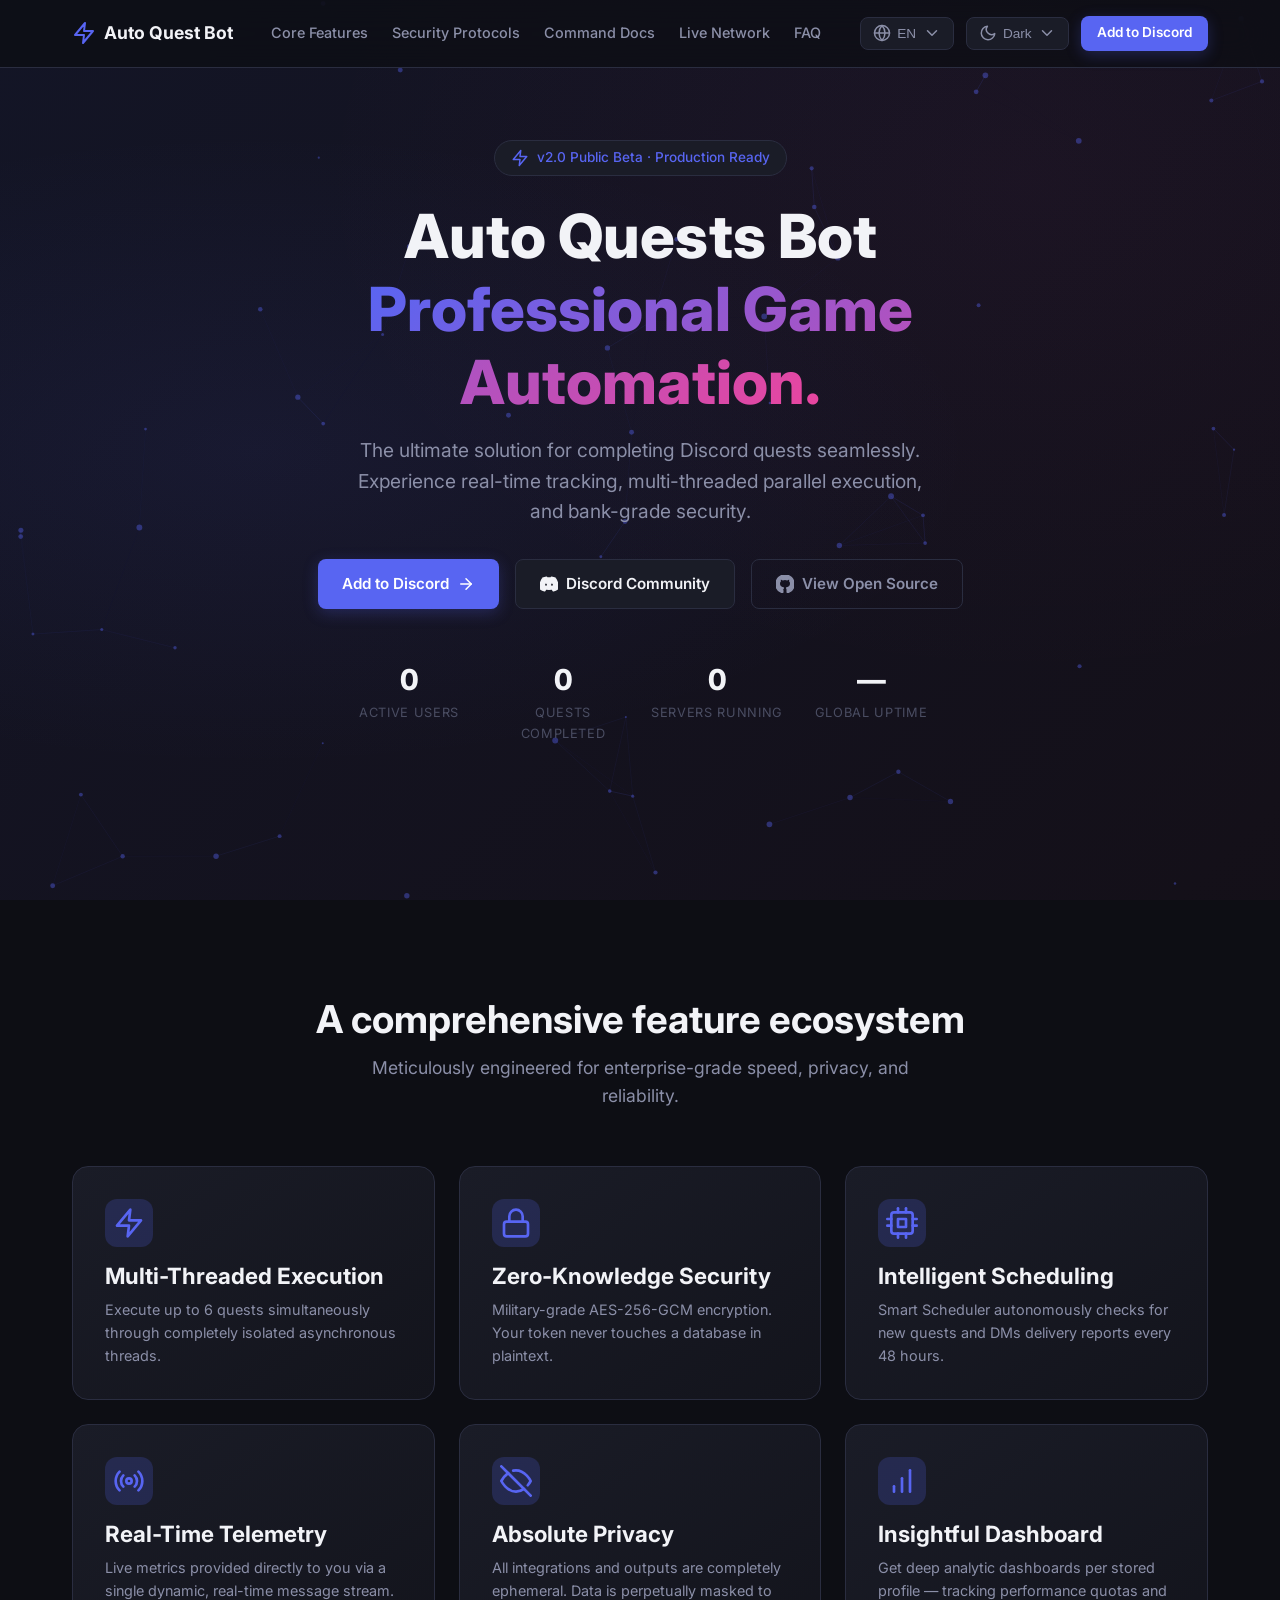
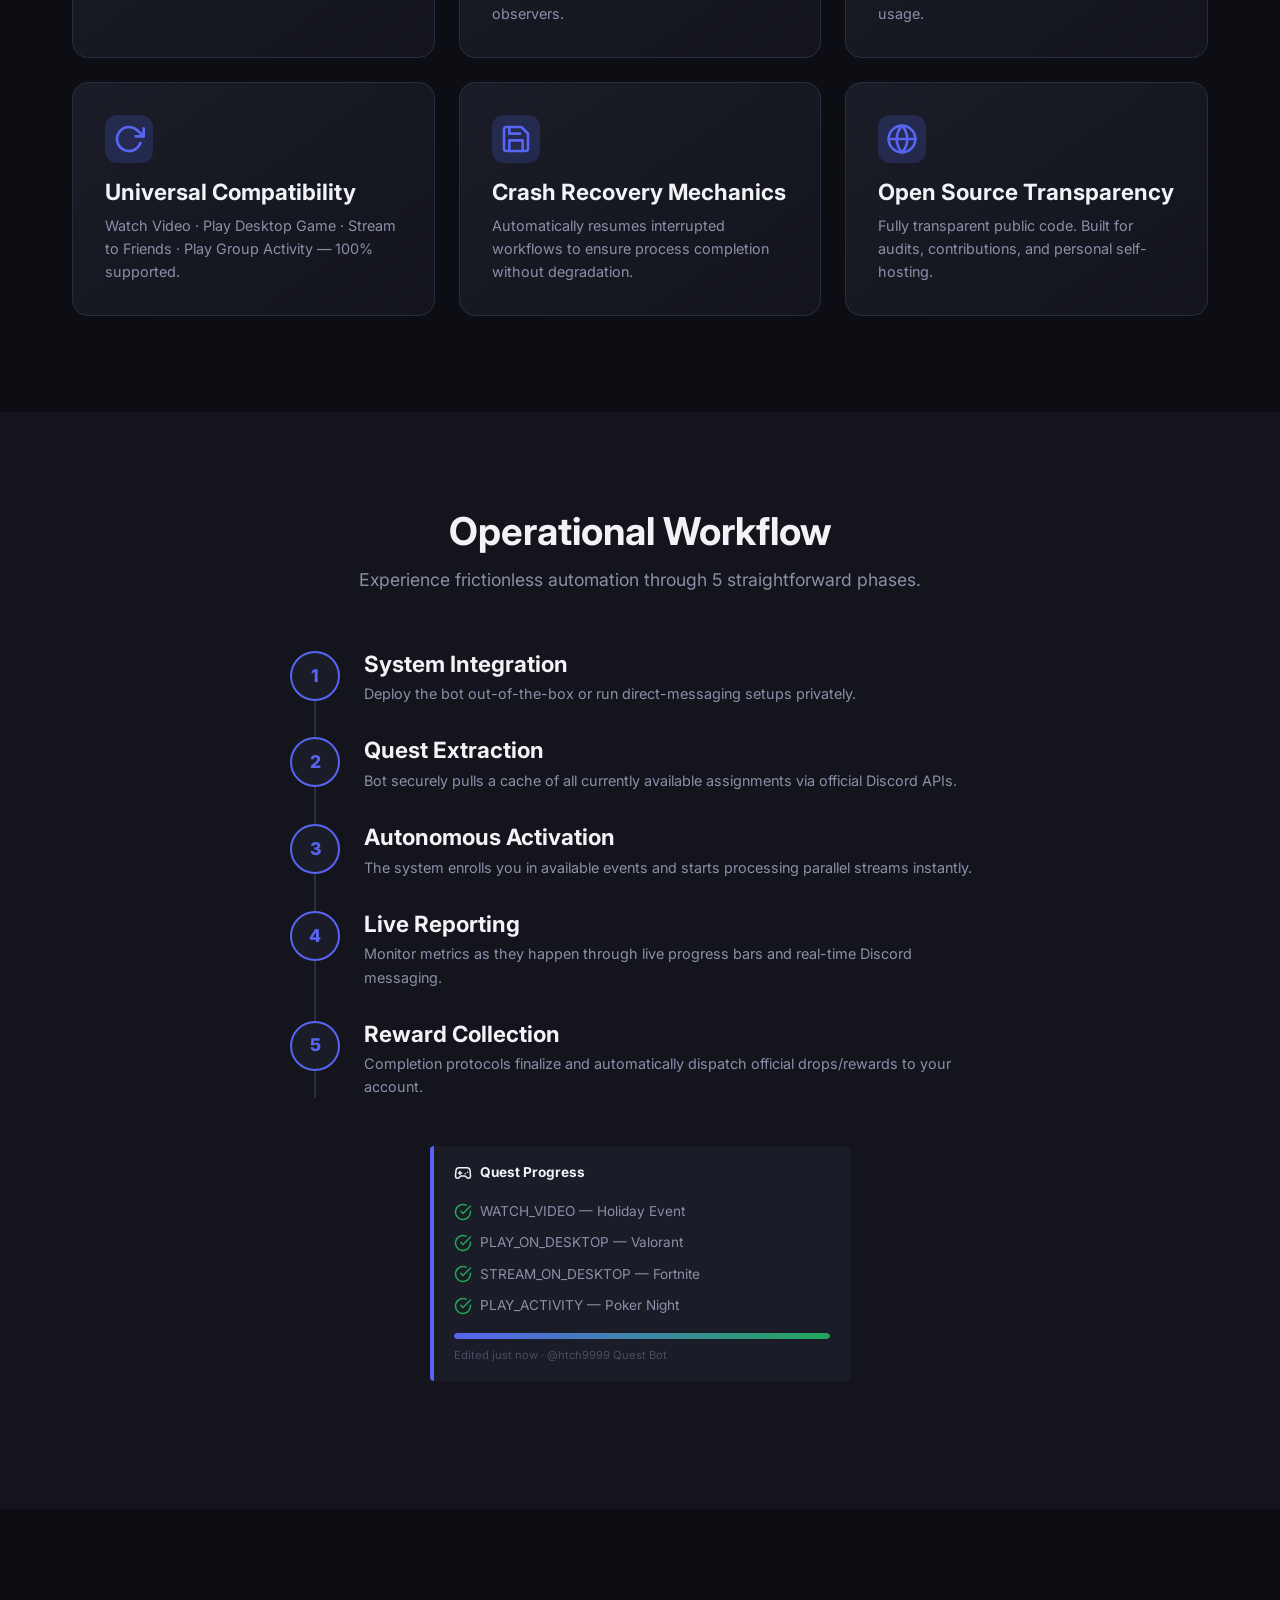
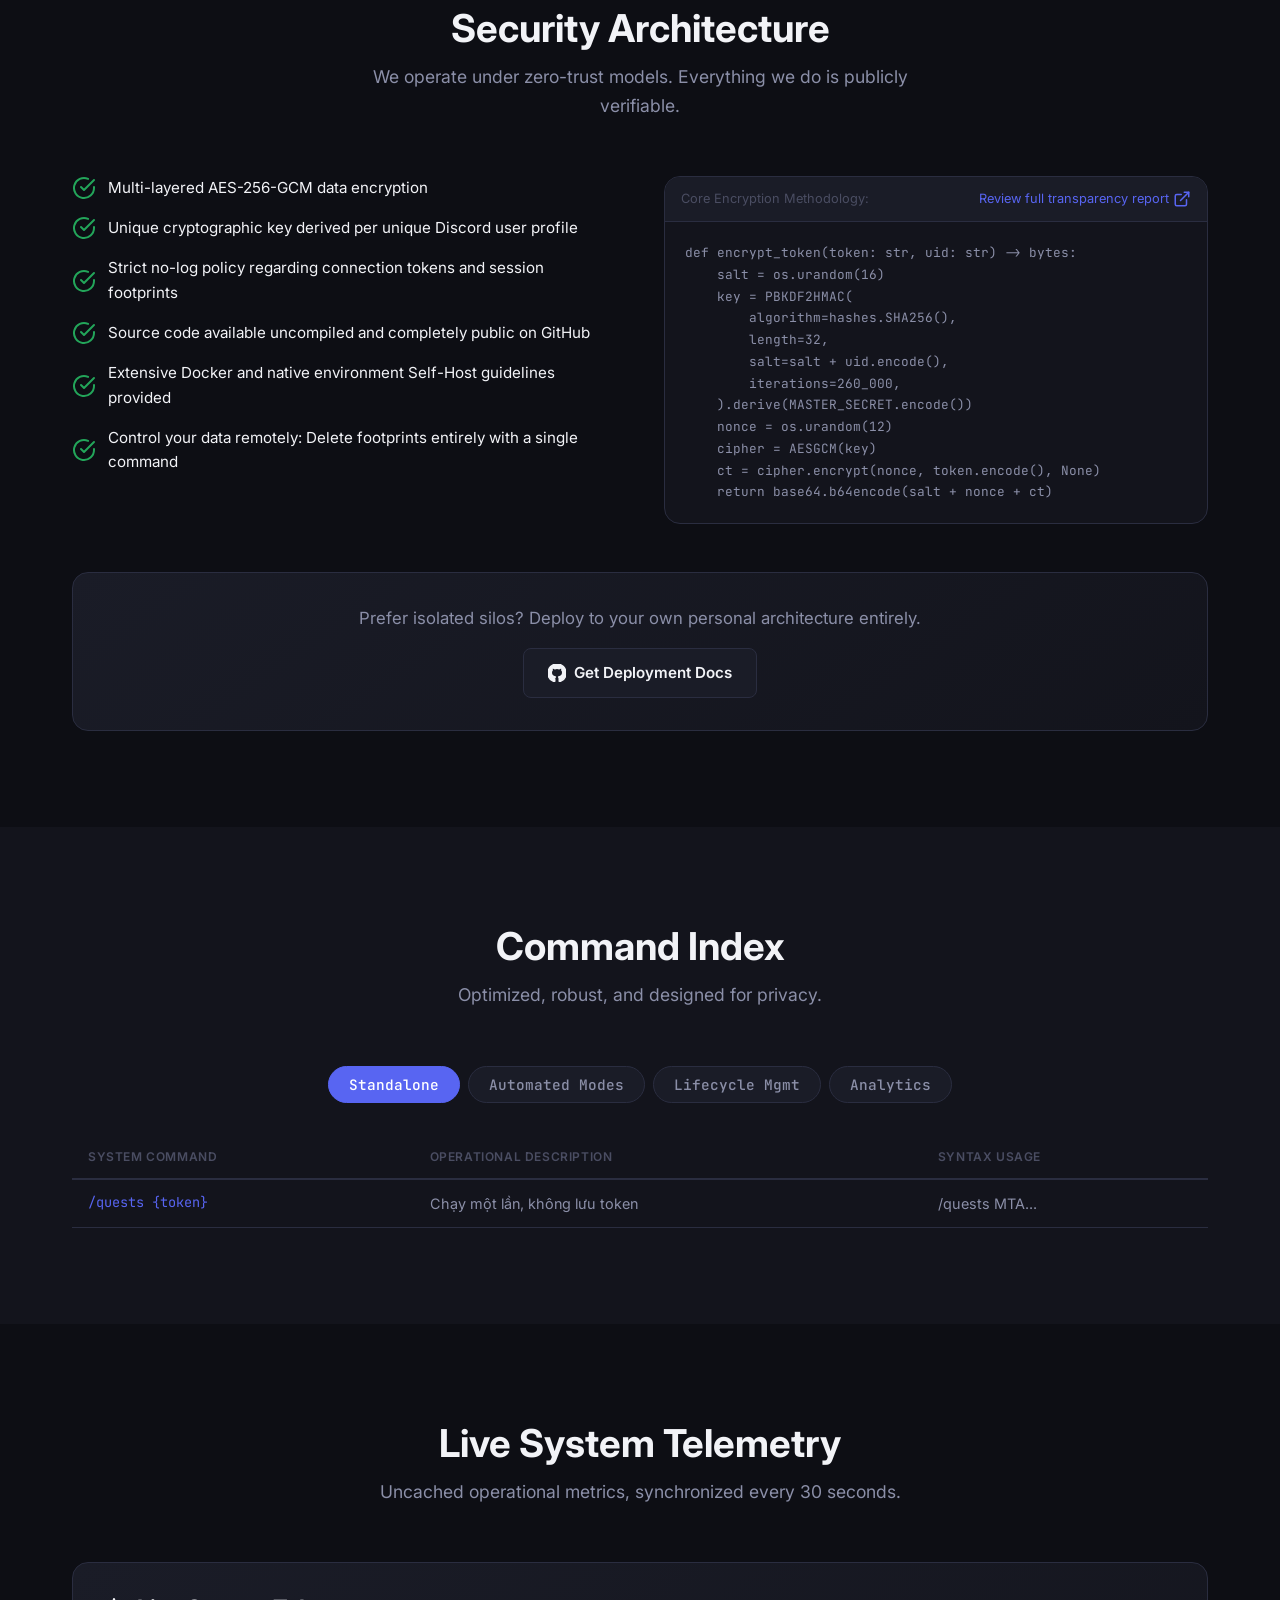
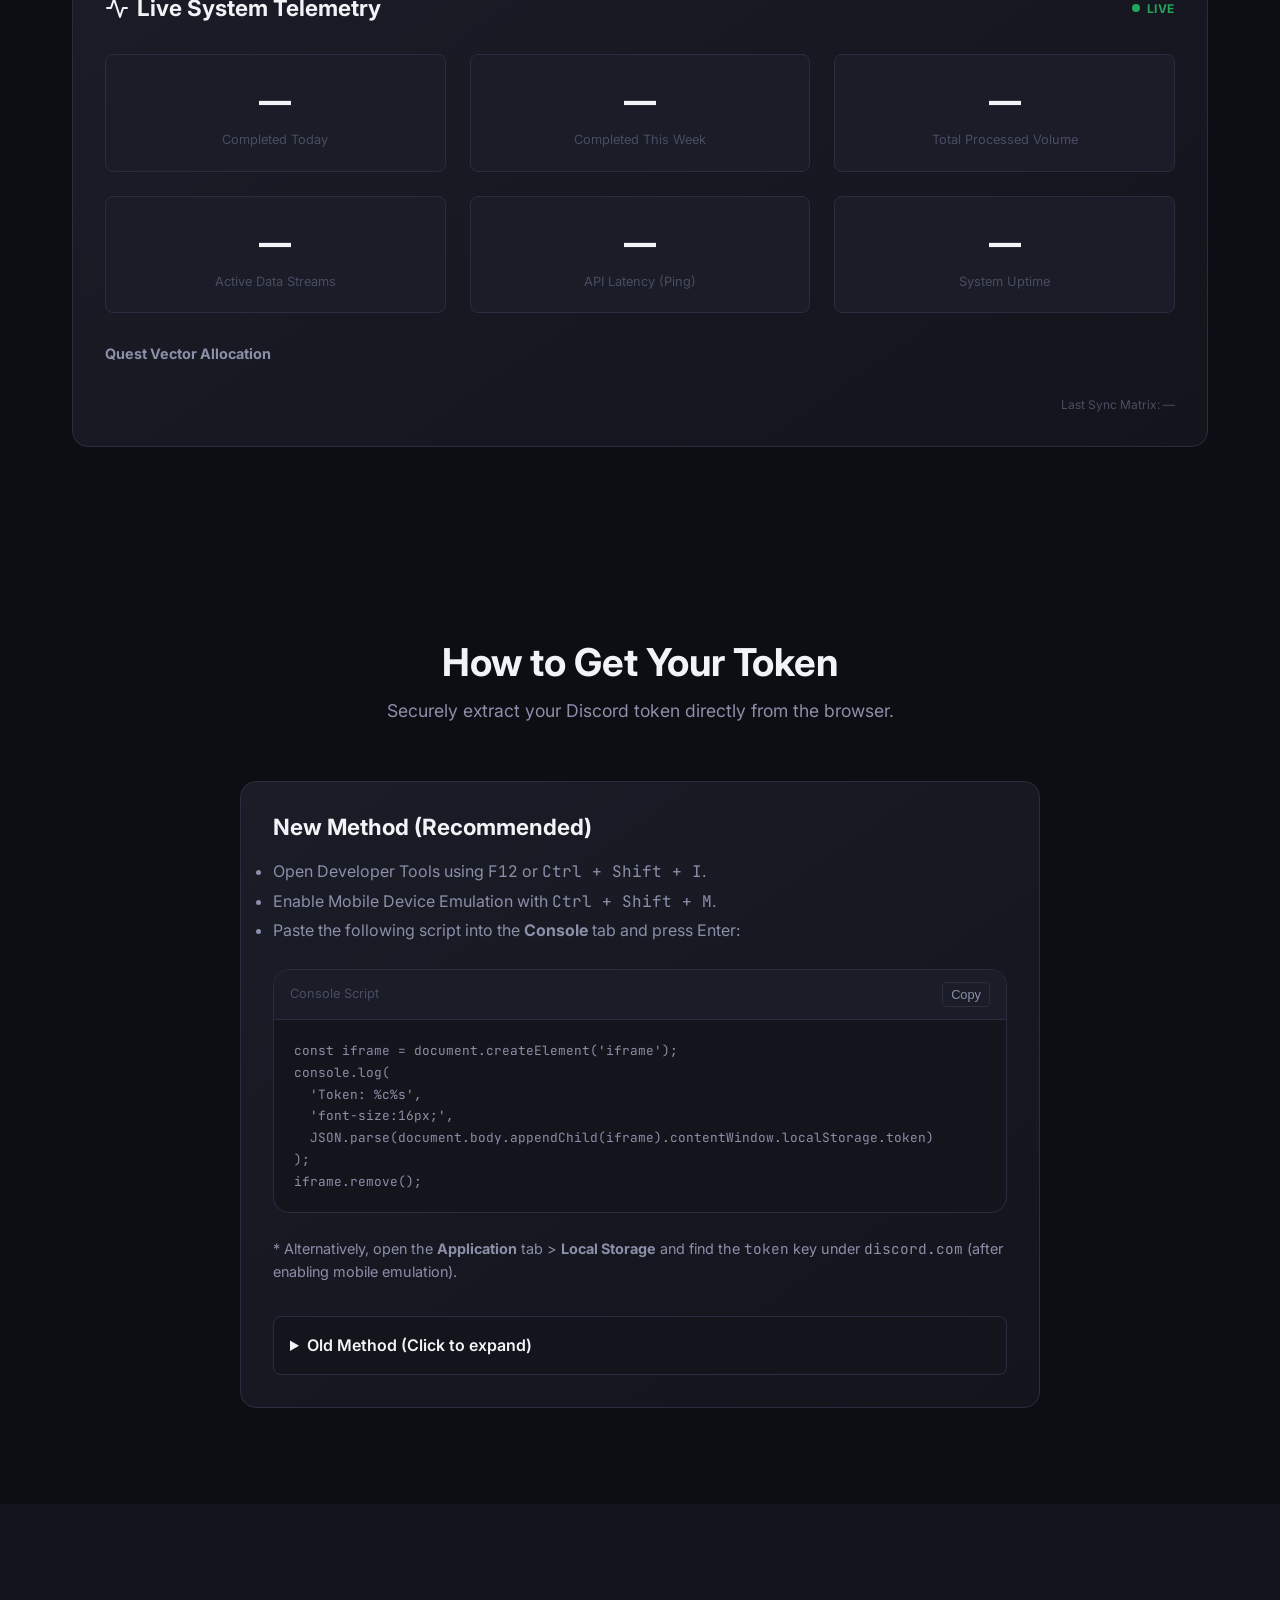
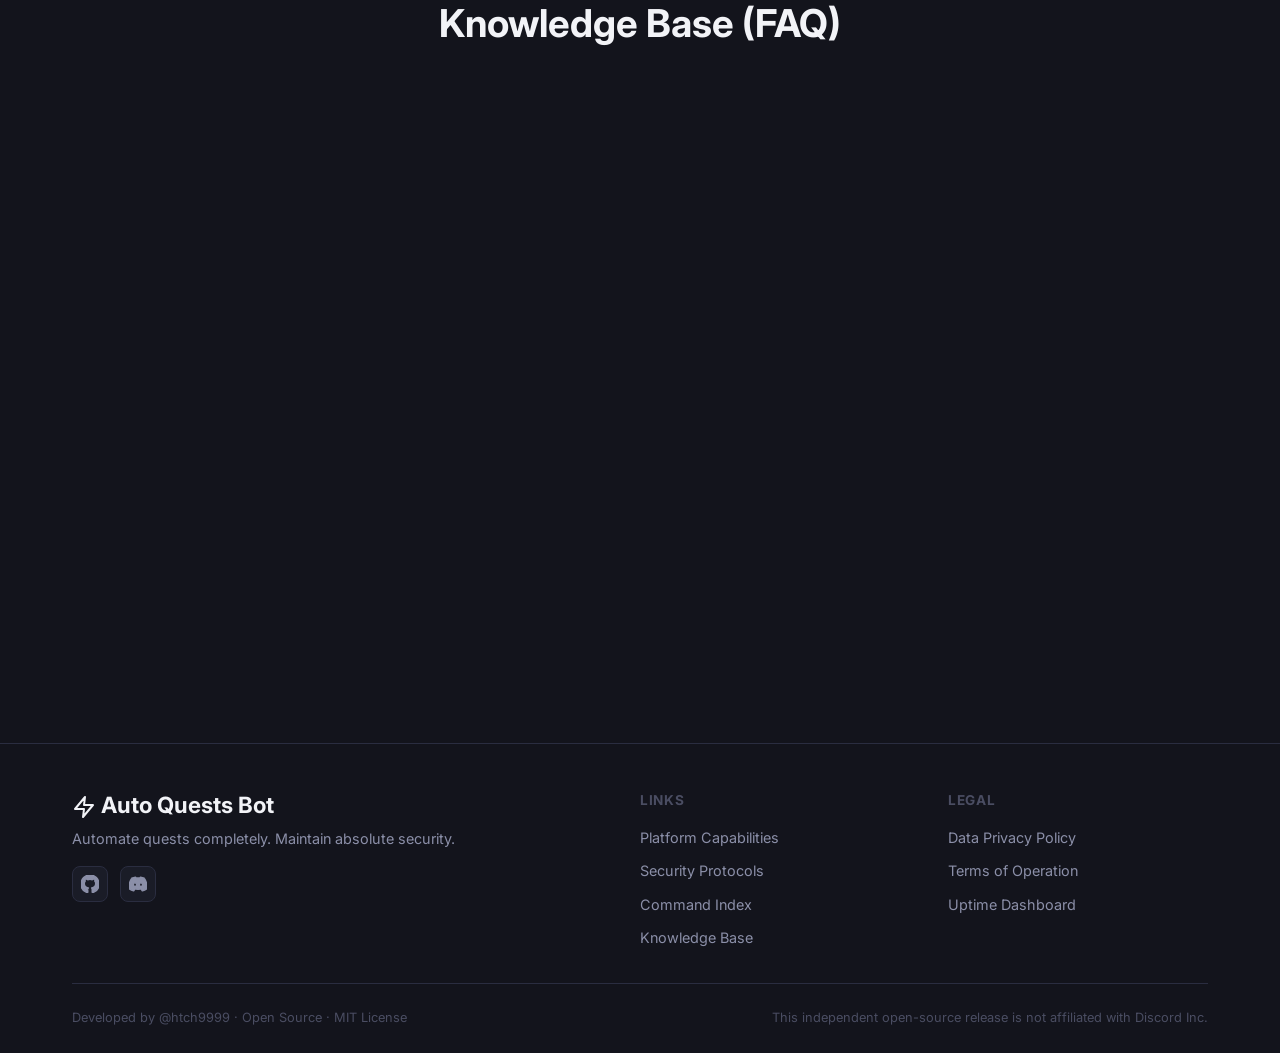
==== commit 83aae591: "style: replace old CTDOTEAM branding with @htch9999" ====
--- a/index.html
+++ b/index.html
@@ -587,7 +587,7 @@
       <div class="container">
         <a href="#" class="nav-brand">
           <svg class="icon"><use href="#i-zap" /></svg>
-          <span>Quest Bot</span>
+          <span>Auto Quest Bot</span>
         </a>
 
         <ul class="nav-links" id="nav-links">
@@ -1222,21 +1222,66 @@
       <div class="container">
         <div class="section-header reveal">
           <h2 data-i18n="token.title">Cách lấy Discord Token</h2>
-          <p data-i18n="token.subtitle">Lấy token an toàn từ trình duyệt của bạn</p>
-        </div>
-        
-        <div class="card reveal token-container" style="max-width: 800px; margin: 0 auto; text-align: left;">
-          <h3 data-i18n="token.new_method_title" style="margin-bottom: 1rem;">Phương pháp mới (Khuyên dùng)</h3>
-          <ul class="token-list" style="margin-bottom: 1.5rem; color: var(--text-secondary); line-height: 1.8;">
-            <li data-i18n="token.step1">Mở Developer Tools bằng phím <code>F12</code> hoặc <code>Ctrl + Shift + I</code>.</li>
-            <li data-i18n="token.step2">Bật chế độ giả lập thiết bị di động (Mobile Device Emulation) bằng <code>Ctrl + Shift + M</code>.</li>
-            <li data-i18n="token.step3">Dán đoạn code sau vào tab <strong>Console</strong> và nhấn Enter:</li>
+          <p data-i18n="token.subtitle">
+            Lấy token an toàn từ trình duyệt của bạn
+          </p>
+        </div>
+
+        <div
+          class="card reveal token-container"
+          style="max-width: 800px; margin: 0 auto; text-align: left"
+        >
+          <h3 data-i18n="token.new_method_title" style="margin-bottom: 1rem">
+            Phương pháp mới (Khuyên dùng)
+          </h3>
+          <ul
+            class="token-list"
+            style="
+              margin-bottom: 1.5rem;
+              color: var(--text-secondary);
+              line-height: 1.8;
+            "
+          >
+            <li data-i18n="token.step1">
+              Mở Developer Tools bằng phím <code>F12</code> hoặc
+              <code>Ctrl + Shift + I</code>.
+            </li>
+            <li data-i18n="token.step2">
+              Bật chế độ giả lập thiết bị di động (Mobile Device Emulation) bằng
+              <code>Ctrl + Shift + M</code>.
+            </li>
+            <li data-i18n="token.step3">
+              Dán đoạn code sau vào tab <strong>Console</strong> và nhấn Enter:
+            </li>
           </ul>
-          
-          <div class="code-block" style="margin-bottom: 1.5rem; position: relative;">
-            <div class="code-block-header" style="display: flex; justify-content: space-between; align-items: center;">
+
+          <div
+            class="code-block"
+            style="margin-bottom: 1.5rem; position: relative"
+          >
+            <div
+              class="code-block-header"
+              style="
+                display: flex;
+                justify-content: space-between;
+                align-items: center;
+              "
+            >
               <span>Console Script</span>
-              <button class="copy-btn" onclick="copyConsoleScript(this)" style="background: transparent; border: 1px solid var(--border); color: var(--text-secondary); padding: 4px 8px; border-radius: 4px; cursor: pointer; font-size: 0.8rem; transition: all 0.2s;">
+              <button
+                class="copy-btn"
+                onclick="copyConsoleScript(this)"
+                style="
+                  background: transparent;
+                  border: 1px solid var(--border);
+                  color: var(--text-secondary);
+                  padding: 4px 8px;
+                  border-radius: 4px;
+                  cursor: pointer;
+                  font-size: 0.8rem;
+                  transition: all 0.2s;
+                "
+              >
                 Copy
               </button>
             </div>
@@ -1248,21 +1293,75 @@
 );
 iframe.remove();</code></pre>
           </div>
-          
-          <p data-i18n="token.alternative" style="color: var(--text-secondary); margin-bottom: 2rem; font-size: 0.9rem;">
-            * Hoặc mở tab <strong>Application</strong> > <strong>Local Storage</strong> và tìm key <code>token</code> dưới tên miền <code>discord.com</code> (khi đang bật giả lập mobile).
+
+          <p
+            data-i18n="token.alternative"
+            style="
+              color: var(--text-secondary);
+              margin-bottom: 2rem;
+              font-size: 0.9rem;
+            "
+          >
+            * Hoặc mở tab <strong>Application</strong> >
+            <strong>Local Storage</strong> và tìm key <code>token</code> dưới
+            tên miền <code>discord.com</code> (khi đang bật giả lập mobile).
           </p>
 
-          <details class="token-details" style="background: var(--bg-surface); border: 1px solid var(--border); border-radius: var(--border-radius-sm); padding: 1rem;">
-            <summary data-i18n="token.old_method_title" style="cursor: pointer; font-weight: 600; color: var(--text-primary); outline: none;">Phương pháp cũ (Ấn để mở rộng)</summary>
-            <div class="token-details-inner" style="margin-top: 1rem; color: var(--text-secondary); line-height: 1.8;">
-              <ul class="token-list" style="margin-bottom: 1rem;">
-                <li data-i18n="token.old_step1">Nhấn <code>F12</code> hoặc <code>Ctrl + Shift + I</code> để mở Developer Tools.</li>
-                <li data-i18n="token.old_step2">Chuyển sang tab <strong>Network</strong> và lọc <strong>Fetch/XHR</strong>.</li>
-                <li data-i18n="token.old_step3">Bấm vào một channel bất kì để thấy Request mới xuất hiện.</li>
-                <li data-i18n="token.old_step4">Kiểm tra mục <strong>Request Headers</strong> > <strong>Authorization</strong> để copy token của bạn.</li>
+          <details
+            class="token-details"
+            style="
+              background: var(--bg-surface);
+              border: 1px solid var(--border);
+              border-radius: var(--border-radius-sm);
+              padding: 1rem;
+            "
+          >
+            <summary
+              data-i18n="token.old_method_title"
+              style="
+                cursor: pointer;
+                font-weight: 600;
+                color: var(--text-primary);
+                outline: none;
+              "
+            >
+              Phương pháp cũ (Ấn để mở rộng)
+            </summary>
+            <div
+              class="token-details-inner"
+              style="
+                margin-top: 1rem;
+                color: var(--text-secondary);
+                line-height: 1.8;
+              "
+            >
+              <ul class="token-list" style="margin-bottom: 1rem">
+                <li data-i18n="token.old_step1">
+                  Nhấn <code>F12</code> hoặc <code>Ctrl + Shift + I</code> để mở
+                  Developer Tools.
+                </li>
+                <li data-i18n="token.old_step2">
+                  Chuyển sang tab <strong>Network</strong> và lọc
+                  <strong>Fetch/XHR</strong>.
+                </li>
+                <li data-i18n="token.old_step3">
+                  Bấm vào một channel bất kì để thấy Request mới xuất hiện.
+                </li>
+                <li data-i18n="token.old_step4">
+                  Kiểm tra mục <strong>Request Headers</strong> >
+                  <strong>Authorization</strong> để copy token của bạn.
+                </li>
               </ul>
-              <img src="https://gist.github.com/assets/17340496/ca1be329-1ef8-4b6f-ab96-dd9324d511db" alt="Network Tab Token" style="border-radius: 8px; border: 1px solid var(--border); width: 100%; margin-top: 1rem;">
+              <img
+                src="https://gist.github.com/assets/17340496/ca1be329-1ef8-4b6f-ab96-dd9324d511db"
+                alt="Network Tab Token"
+                style="
+                  border-radius: 8px;
+                  border: 1px solid var(--border);
+                  width: 100%;
+                  margin-top: 1rem;
+                "
+              />
             </div>
           </details>
         </div>
@@ -1352,10 +1451,10 @@
               <svg class="icon" style="display: inline; vertical-align: middle">
                 <use href="#i-zap" />
               </svg>
-              Quest Bot
+              Auto Quests Bot
             </h3>
             <p data-i18n="footer.tagline">
-              Tự động hoá quest. Giữ token an toàn.
+              Tự động hoá Discord Quests. Giữ token của bạn luôn an toàn.
             </p>
             <div class="footer-social">
               <a
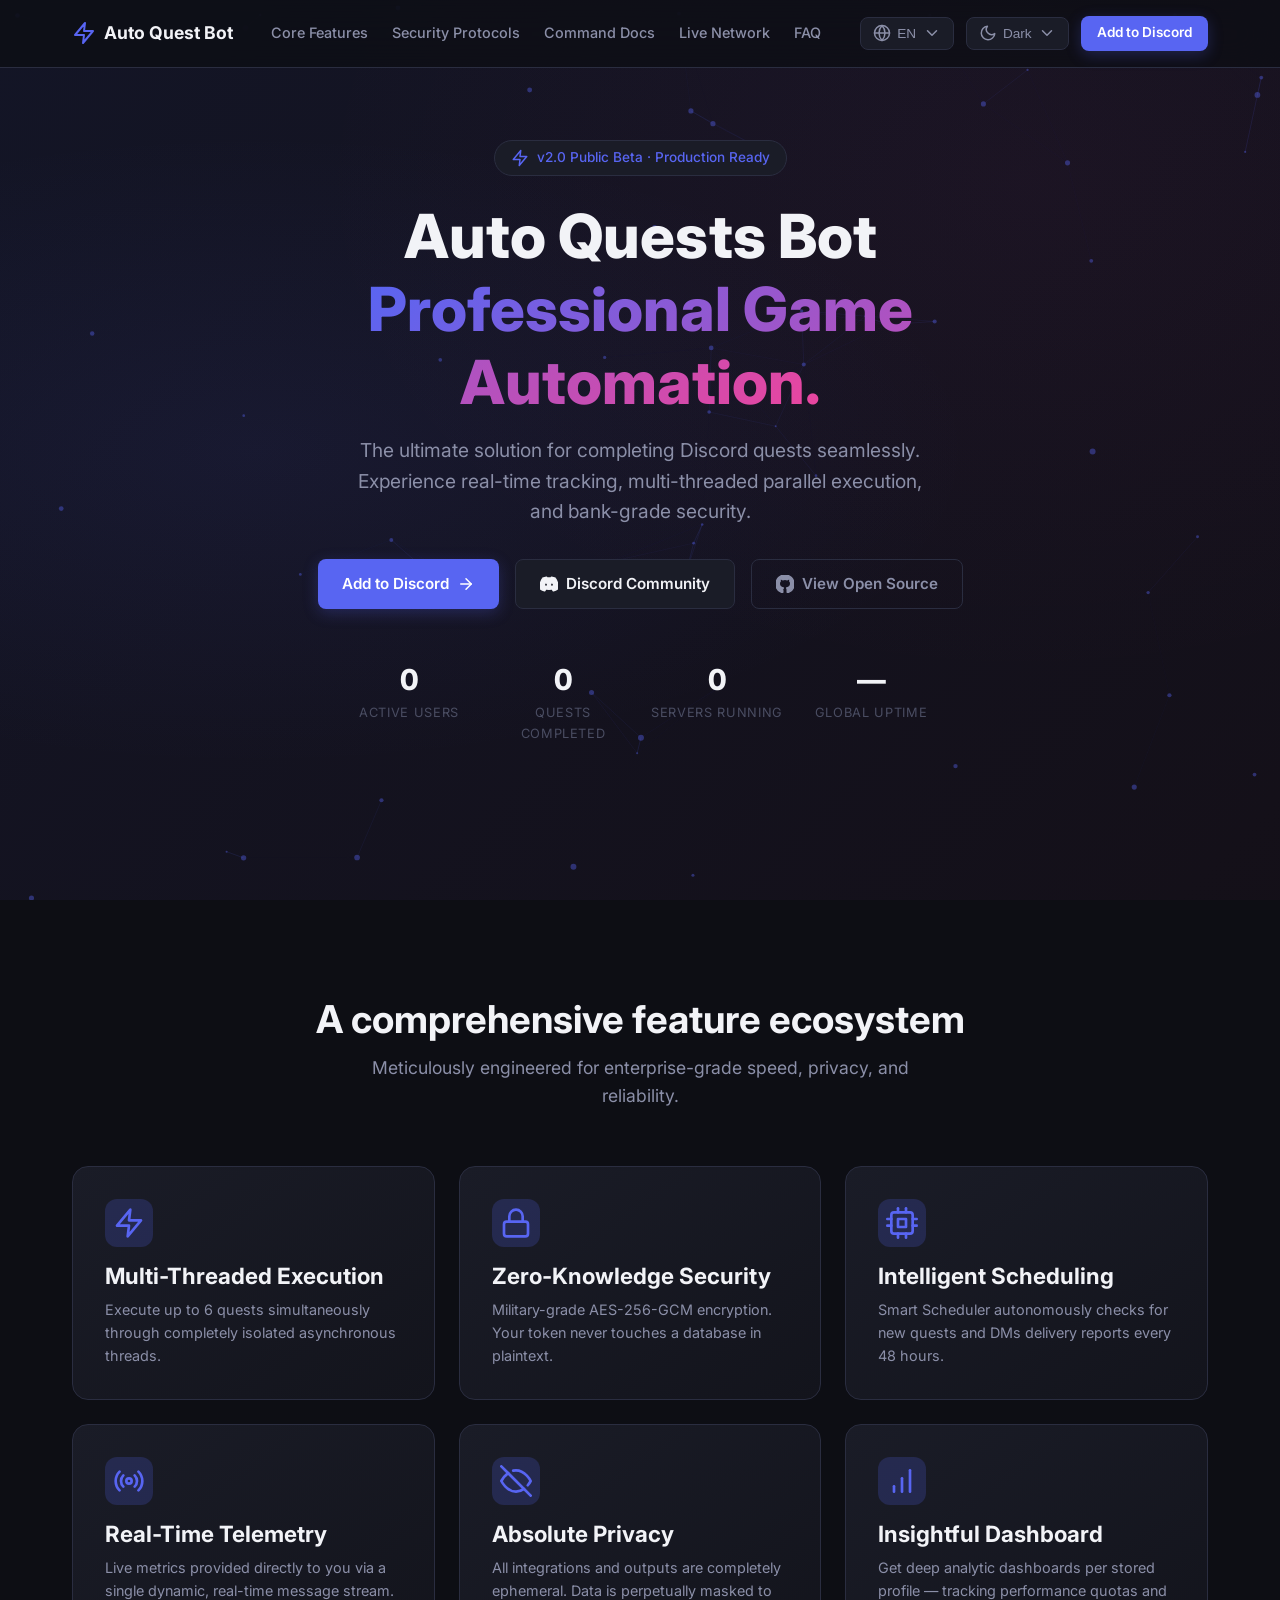
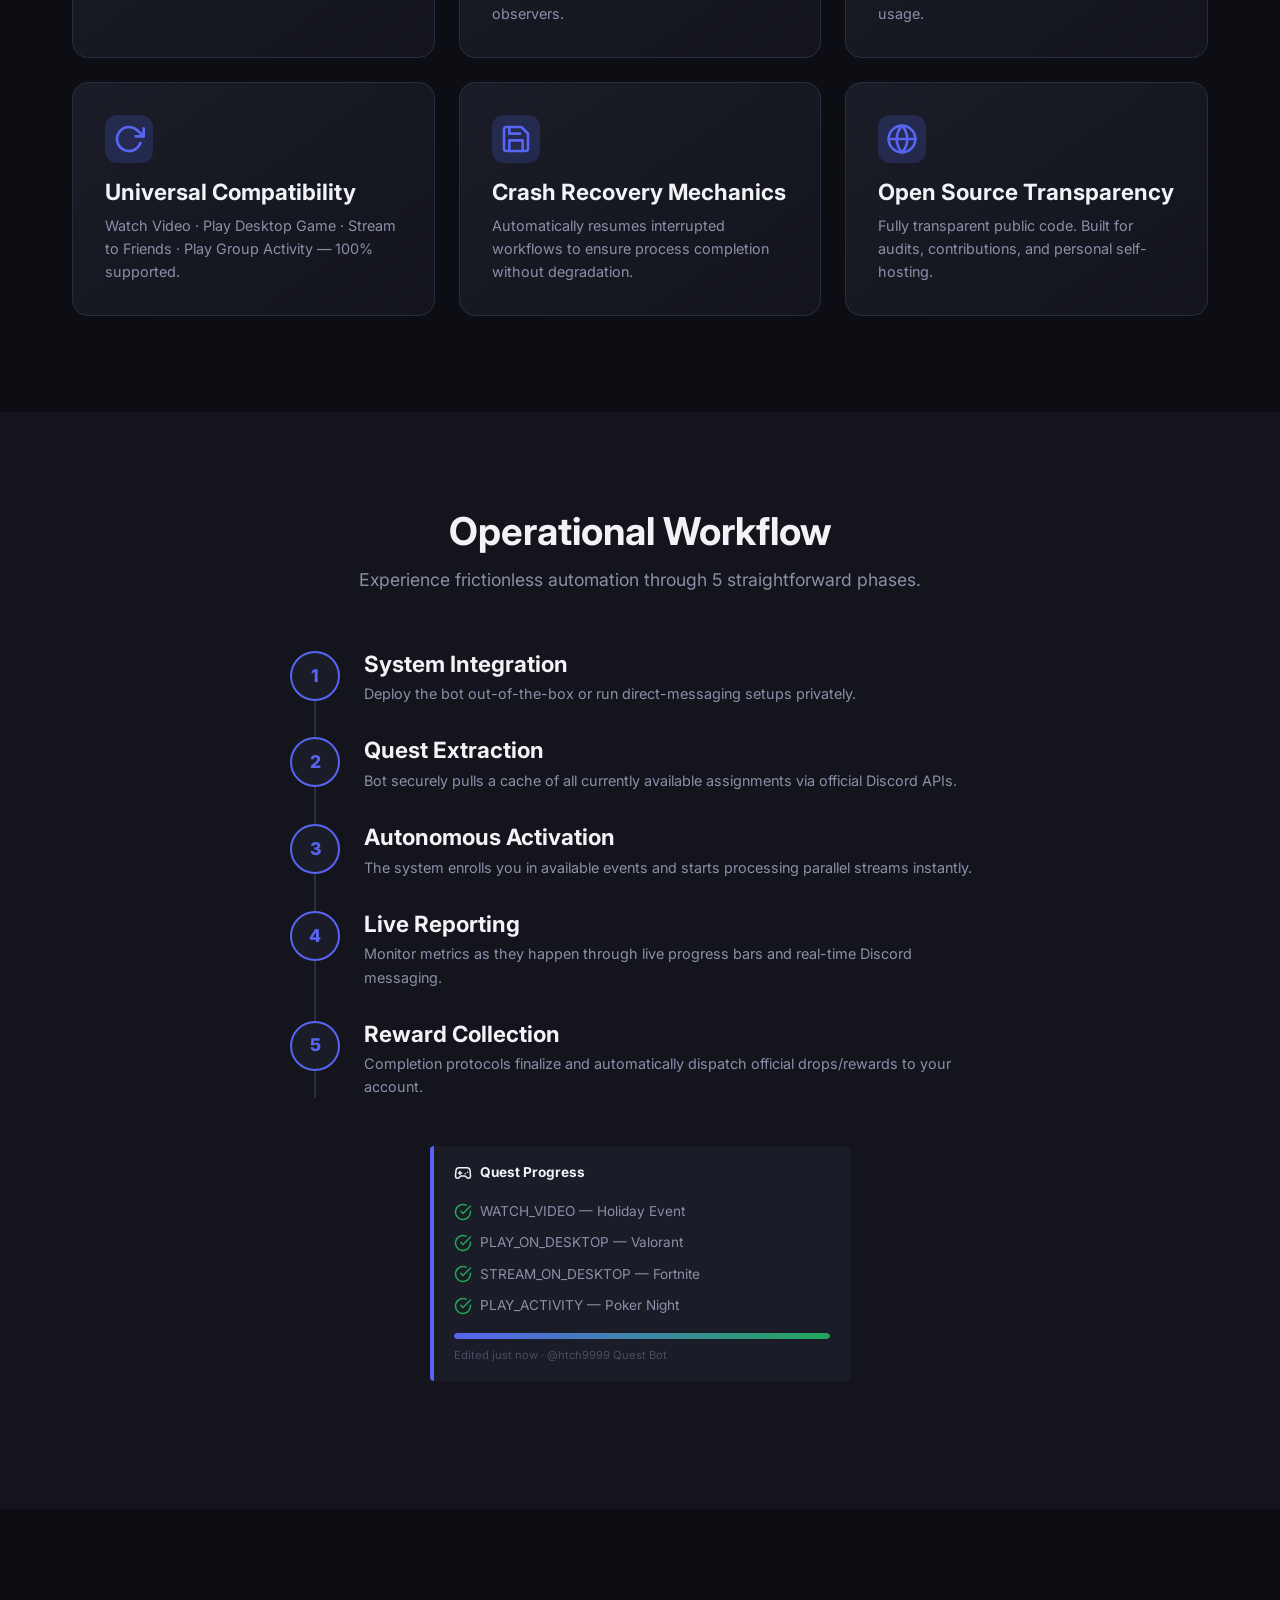
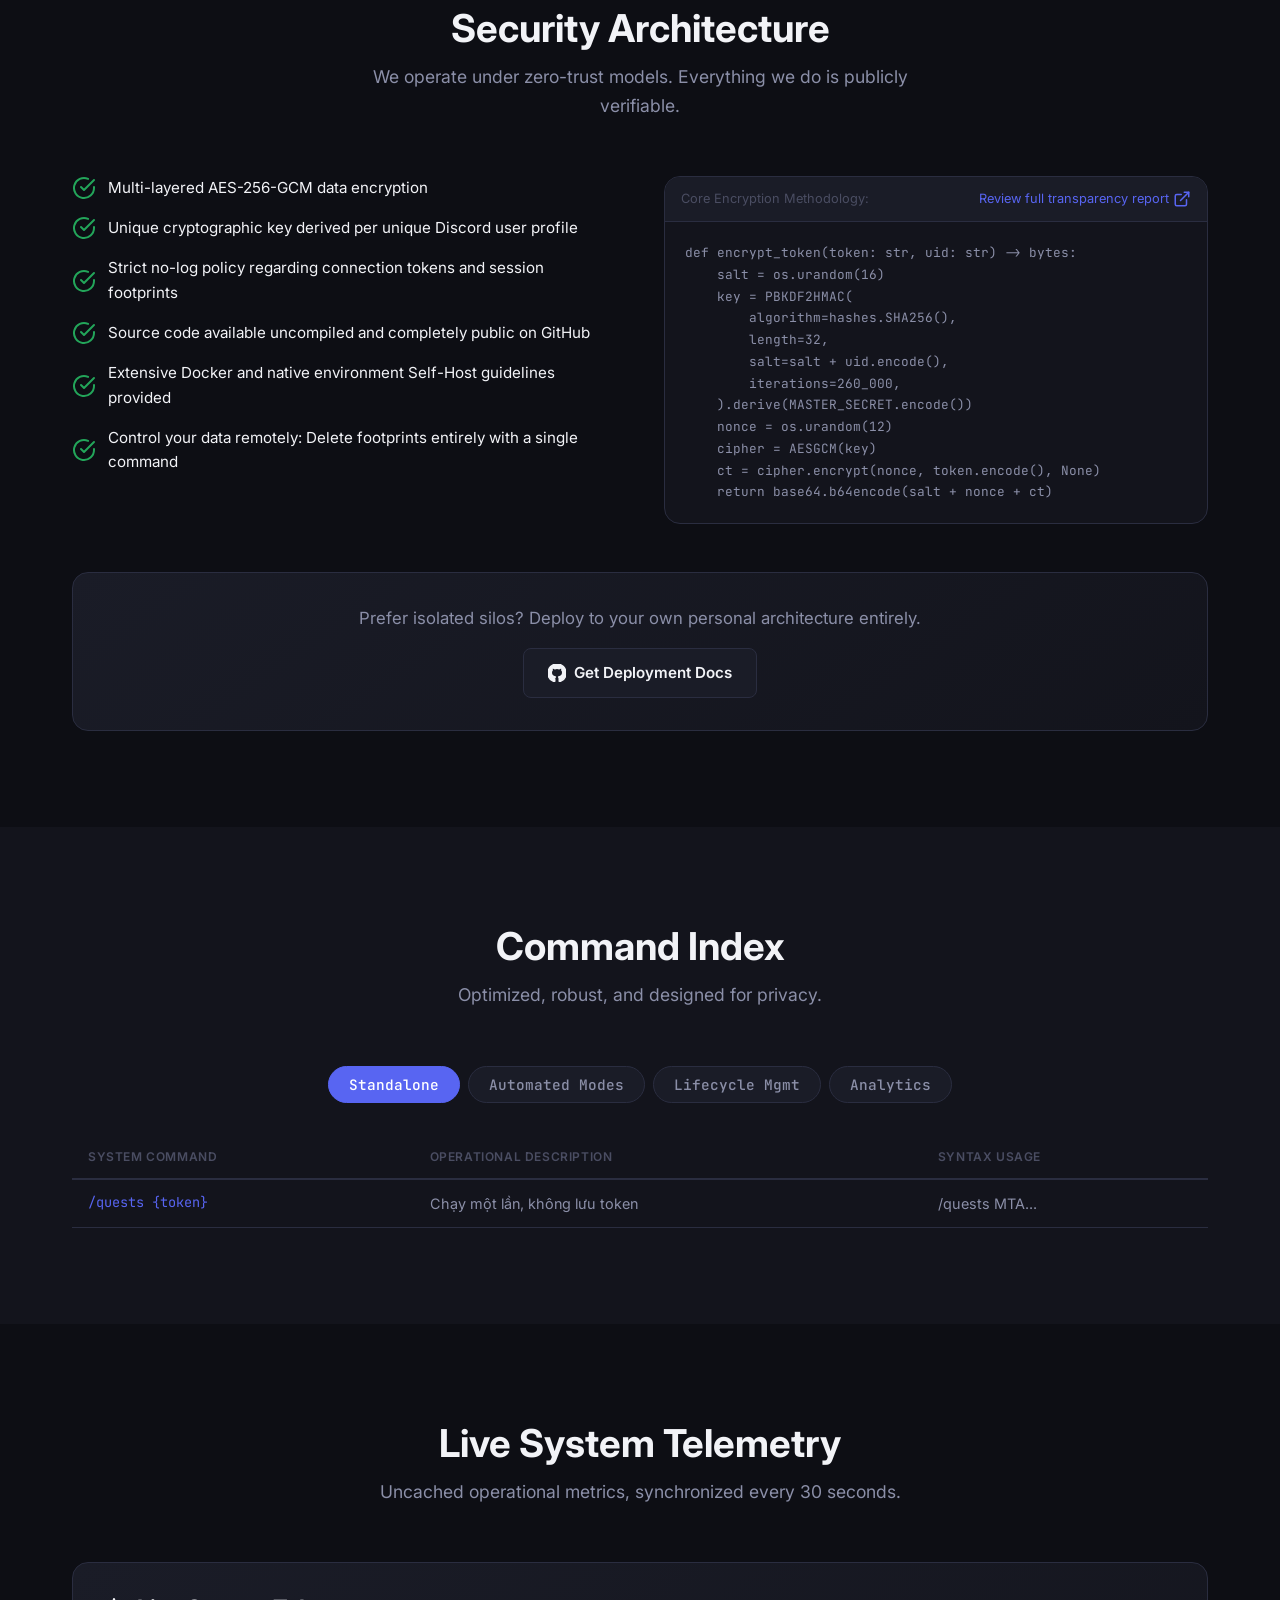
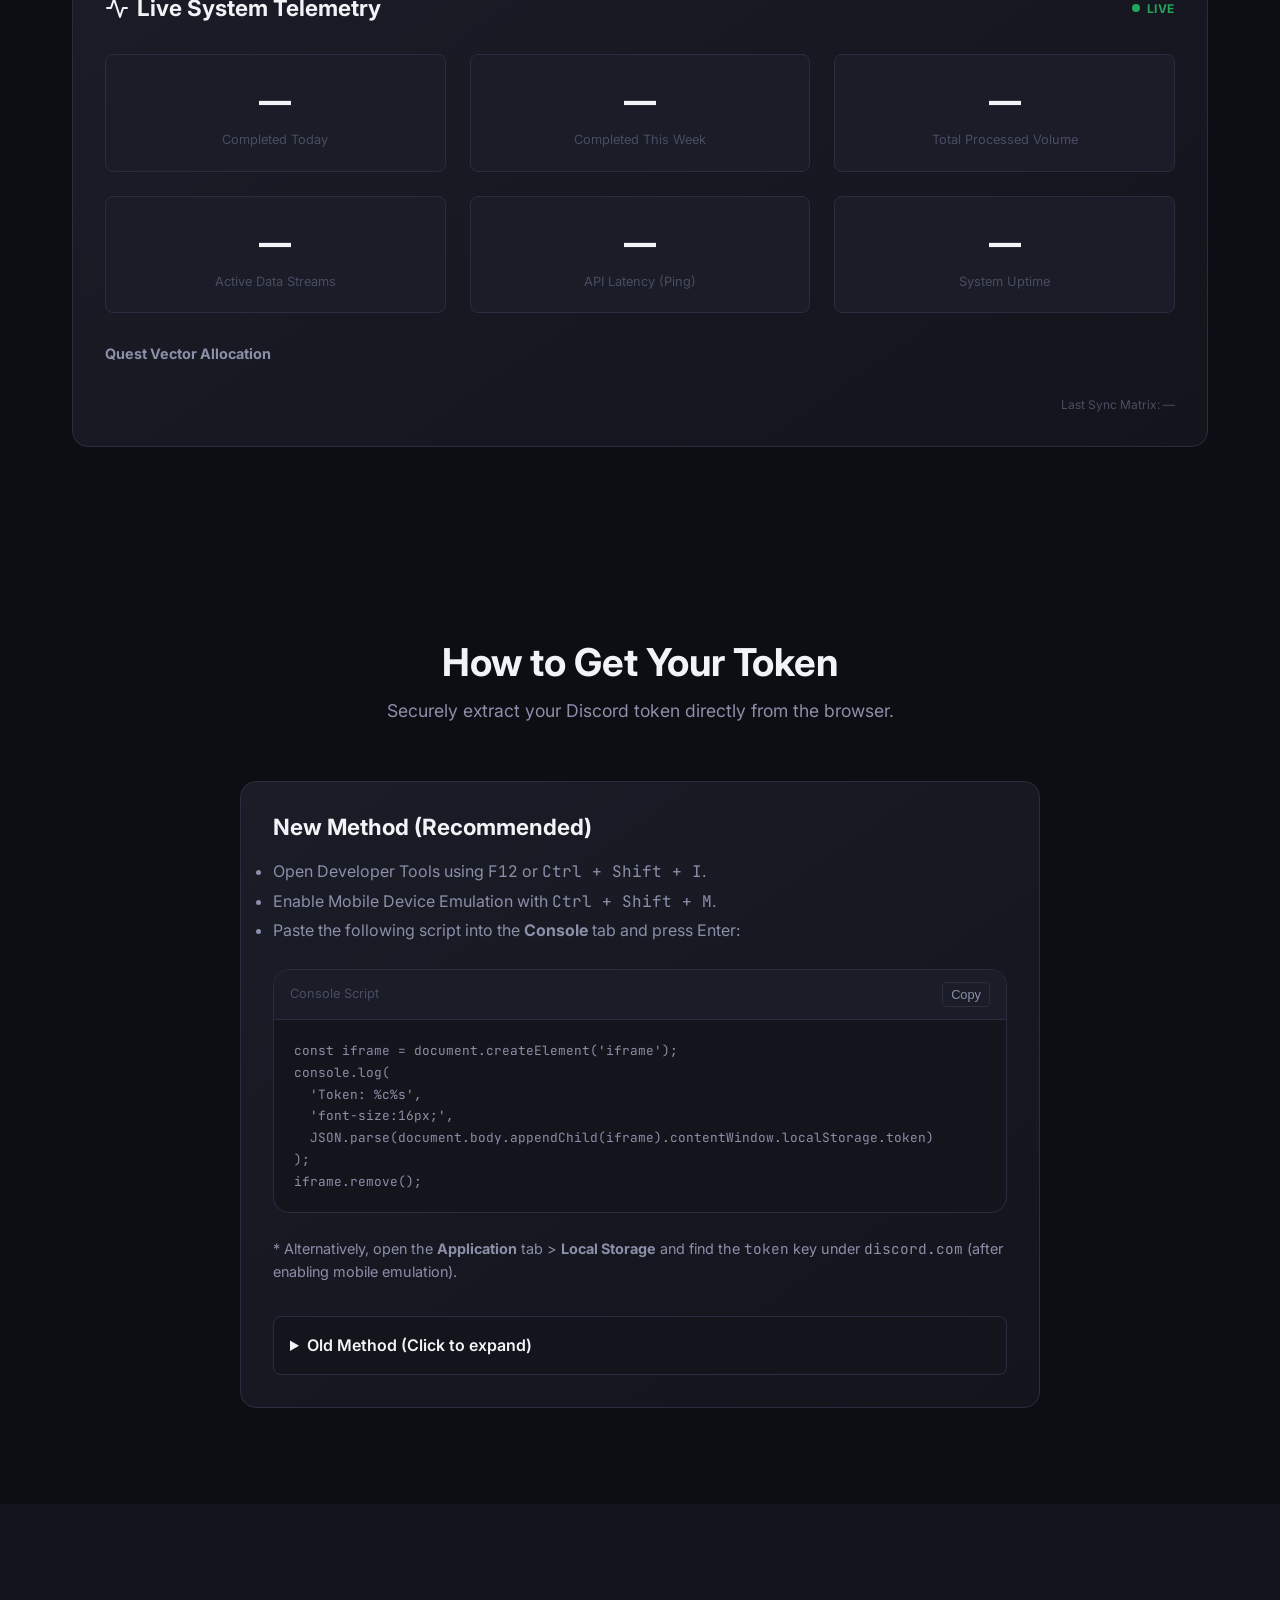
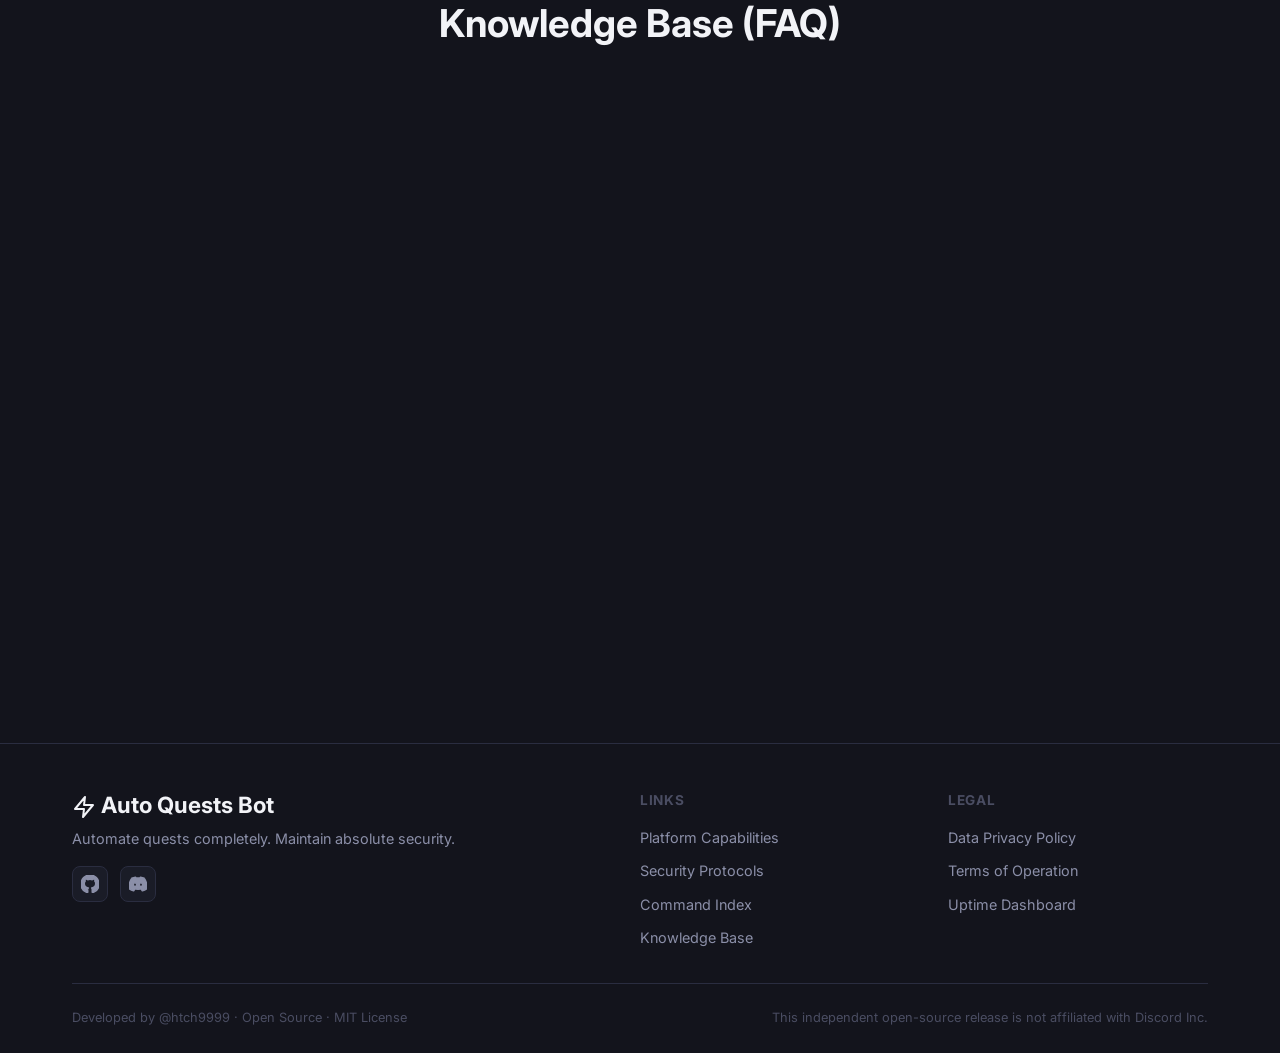
==== commit adcd4ca2: "style(website): optimize mobile navbar and shift buttons into hamburger menu" ====
--- a/index.html
+++ b/index.html
@@ -596,6 +596,51 @@
           <li><a href="#commands" data-i18n="nav.commands">Lệnh</a></li>
           <li><a href="#live-stats" data-i18n="nav.stats">Thống kê</a></li>
           <li><a href="#faq">FAQ</a></li>
+          
+          <!-- MOBILE ACTIONS (Hidden on Desktop) -->
+          <li class="nav-actions-mobile" style="display: none;">
+            <div style="display: flex; gap: 0.5rem; flex-wrap: wrap;">
+              <!-- Language -->
+              <div class="nav-dropdown">
+                <button class="nav-dropdown-btn" id="lang-btn-mobile" aria-label="Language">
+                  <svg class="icon icon-sm"><use href="#i-globe" /></svg>
+                  <span class="dd-label">VI</span>
+                  <svg class="icon icon-sm"><use href="#i-chevron-down" /></svg>
+                </button>
+                <div class="nav-dropdown-menu">
+                  <div class="nav-dropdown-item active" data-lang-value="vi">Tiếng Việt</div>
+                  <div class="nav-dropdown-item" data-lang-value="en">English</div>
+                  <div class="nav-dropdown-item" data-lang-value="ja">日本語</div>
+                </div>
+              </div>
+              <!-- Theme -->
+              <div class="nav-dropdown">
+                <button class="nav-dropdown-btn" id="theme-btn-mobile" aria-label="Theme">
+                  <svg class="icon icon-sm"><use href="#i-moon" /></svg>
+                  <span class="dd-label">Dark</span>
+                  <svg class="icon icon-sm"><use href="#i-chevron-down" /></svg>
+                </button>
+                <div class="nav-dropdown-menu">
+                  <div class="nav-dropdown-item active" data-theme-value="dark">
+                    <svg class="icon icon-sm"><use href="#i-moon" /></svg>
+                    <span data-i18n="theme.dark">Tối</span>
+                  </div>
+                  <div class="nav-dropdown-item" data-theme-value="light">
+                    <svg class="icon icon-sm"><use href="#i-sun" /></svg>
+                    <span data-i18n="theme.light">Sáng</span>
+                  </div>
+                  <div class="nav-dropdown-item" data-theme-value="system">
+                    <svg class="icon icon-sm"><use href="#i-monitor" /></svg>
+                    <span data-i18n="theme.system">Hệ thống</span>
+                  </div>
+                </div>
+              </div>
+            </div>
+            <a href="https://discord.com/oauth2/authorize?client_id=1482428478916657244"
+               class="btn btn-primary"
+               style="padding: 0.5rem 1rem; font-size: 0.85rem; justify-content: center; width: 100%;"
+               data-i18n="hero.cta_add">Thêm vào Discord</a>
+          </li>
         </ul>
 
         <div class="nav-right">
--- a/assets/css/responsive.css
+++ b/assets/css/responsive.css
@@ -11,7 +11,20 @@
   .container { padding: 0 1.25rem; }
   .nav-links { display: none; }
   .nav-links.open { display: flex; flex-direction: column; position: absolute; top: 100%; left: 0; right: 0; background: var(--bg-surface); border-bottom: 1px solid var(--border); padding: 1rem 2rem; gap: 0.75rem; }
-  .nav-mobile-toggle { display: block; }
+  
+  /* Hide the desktop actions on mobile navbar and show hamburger */
+  .nav-right .nav-dropdown, .nav-right .btn-primary { display: none; }
+  .nav-mobile-toggle { display: block; margin-left: auto; }
+  
+  /* When hamburger is open, show the actions stacked inside the menu */
+  .nav-links.open .nav-actions-mobile {
+    display: flex;
+    flex-direction: column;
+    gap: 0.75rem;
+    margin-top: 1rem;
+    padding-top: 1rem;
+    border-top: 1px solid var(--border);
+  }
   .hero { min-height: auto; padding: 7rem 0 3rem; }
   .hero-cta { flex-direction: column; align-items: stretch; width: 100%; gap: 0.75rem; }
   .hero-cta .btn { width: 100%; justify-content: center; }
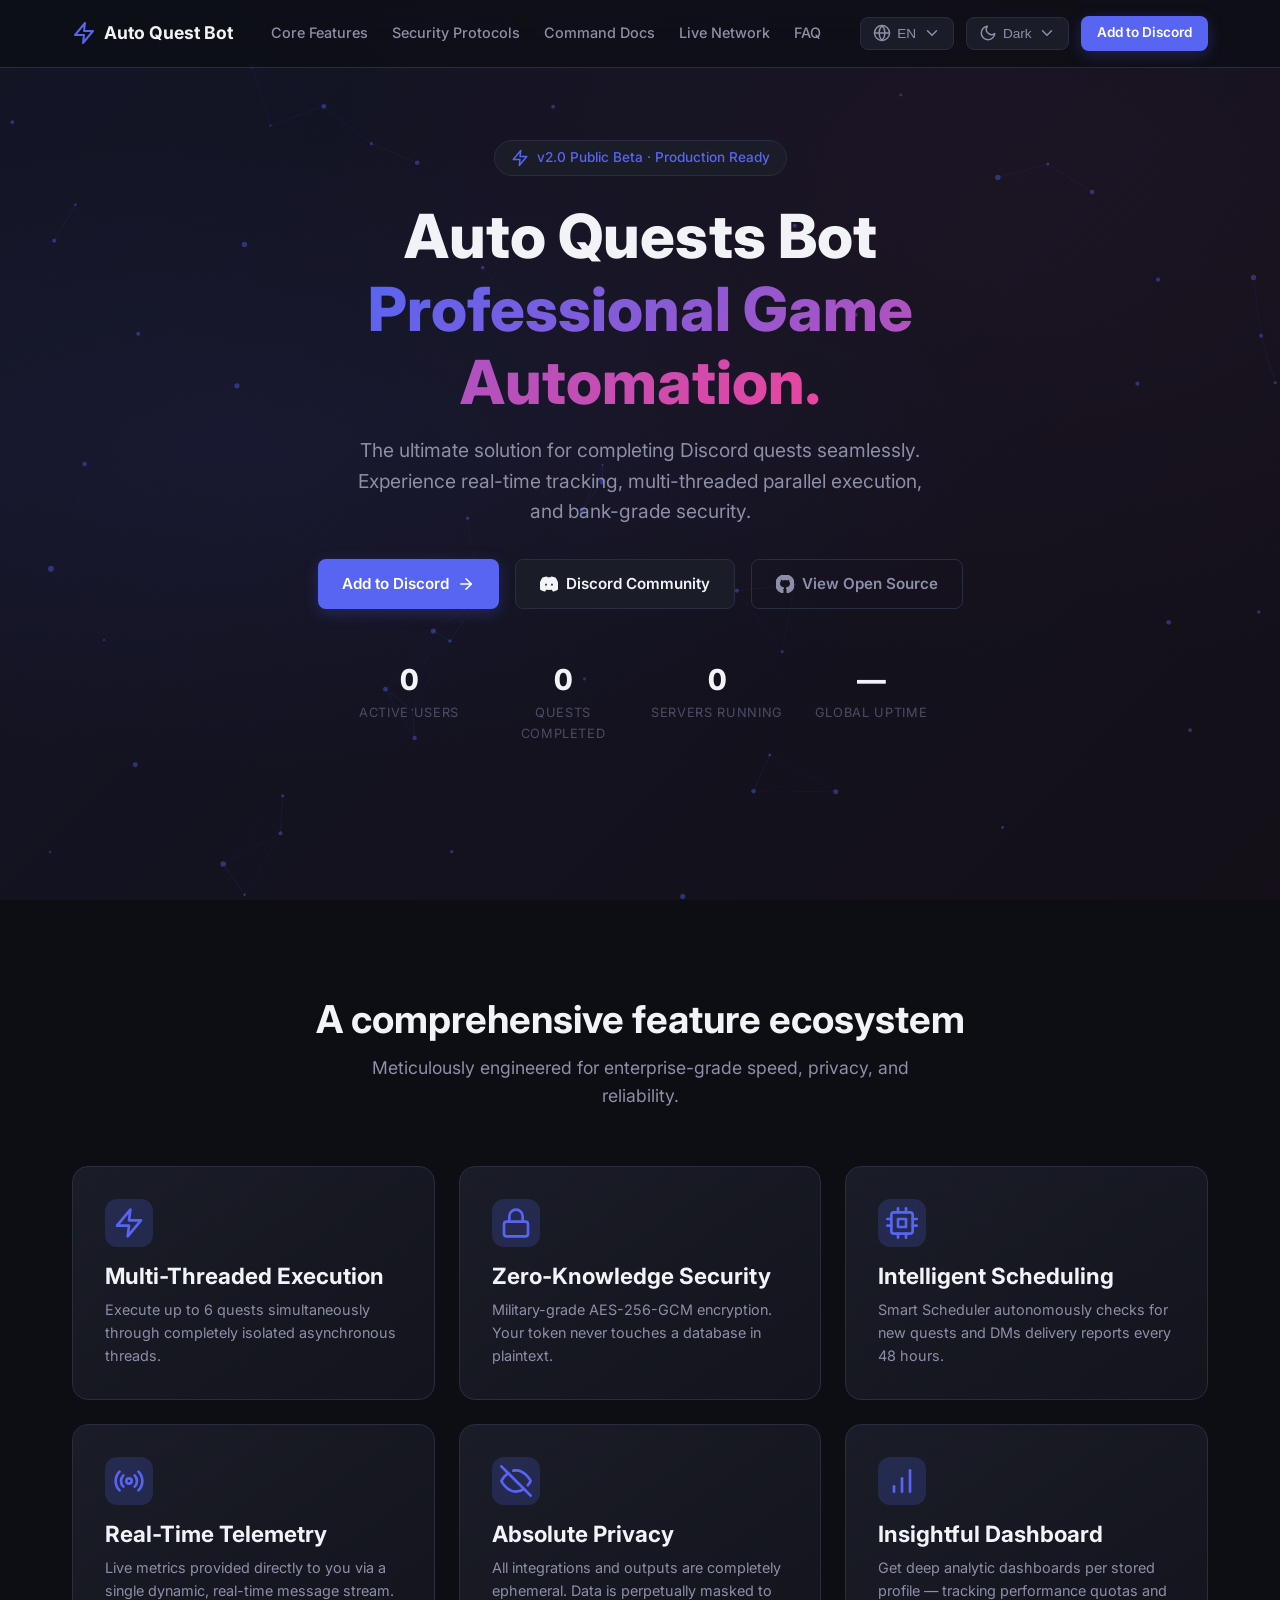
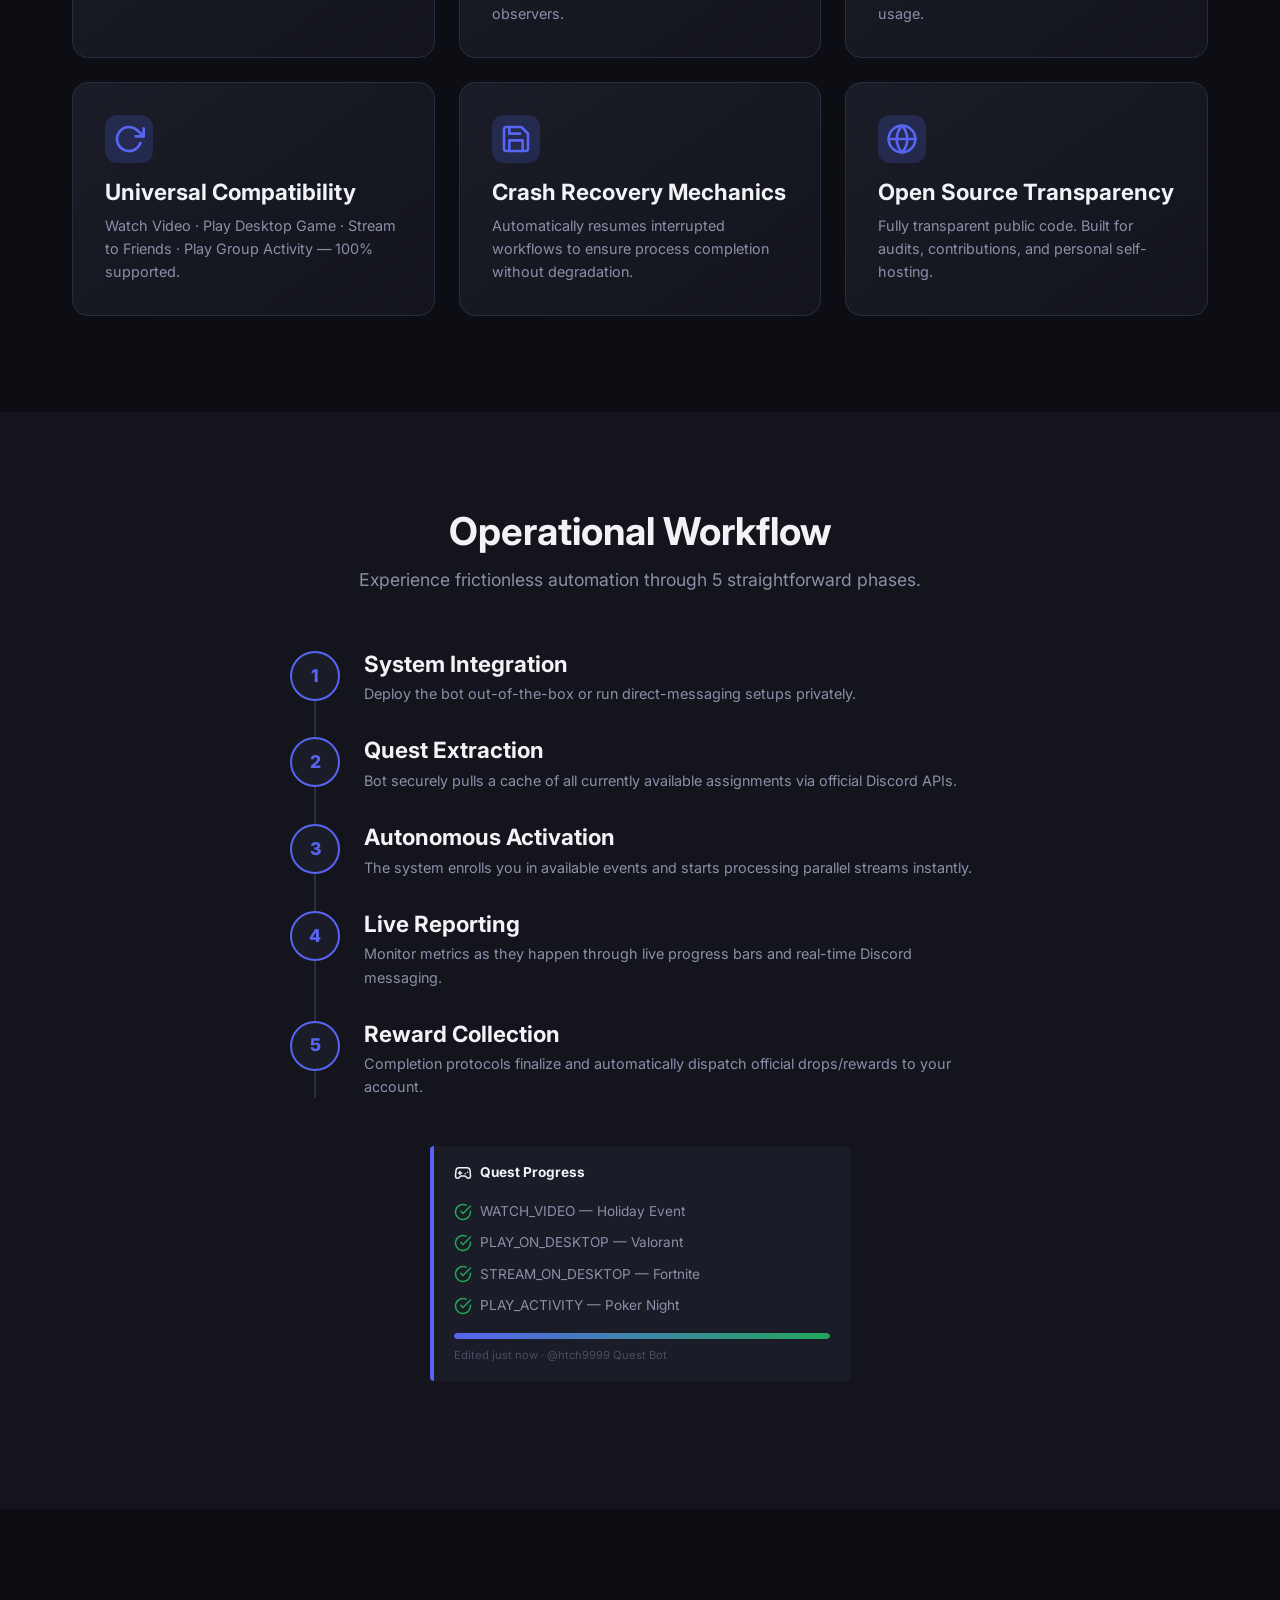
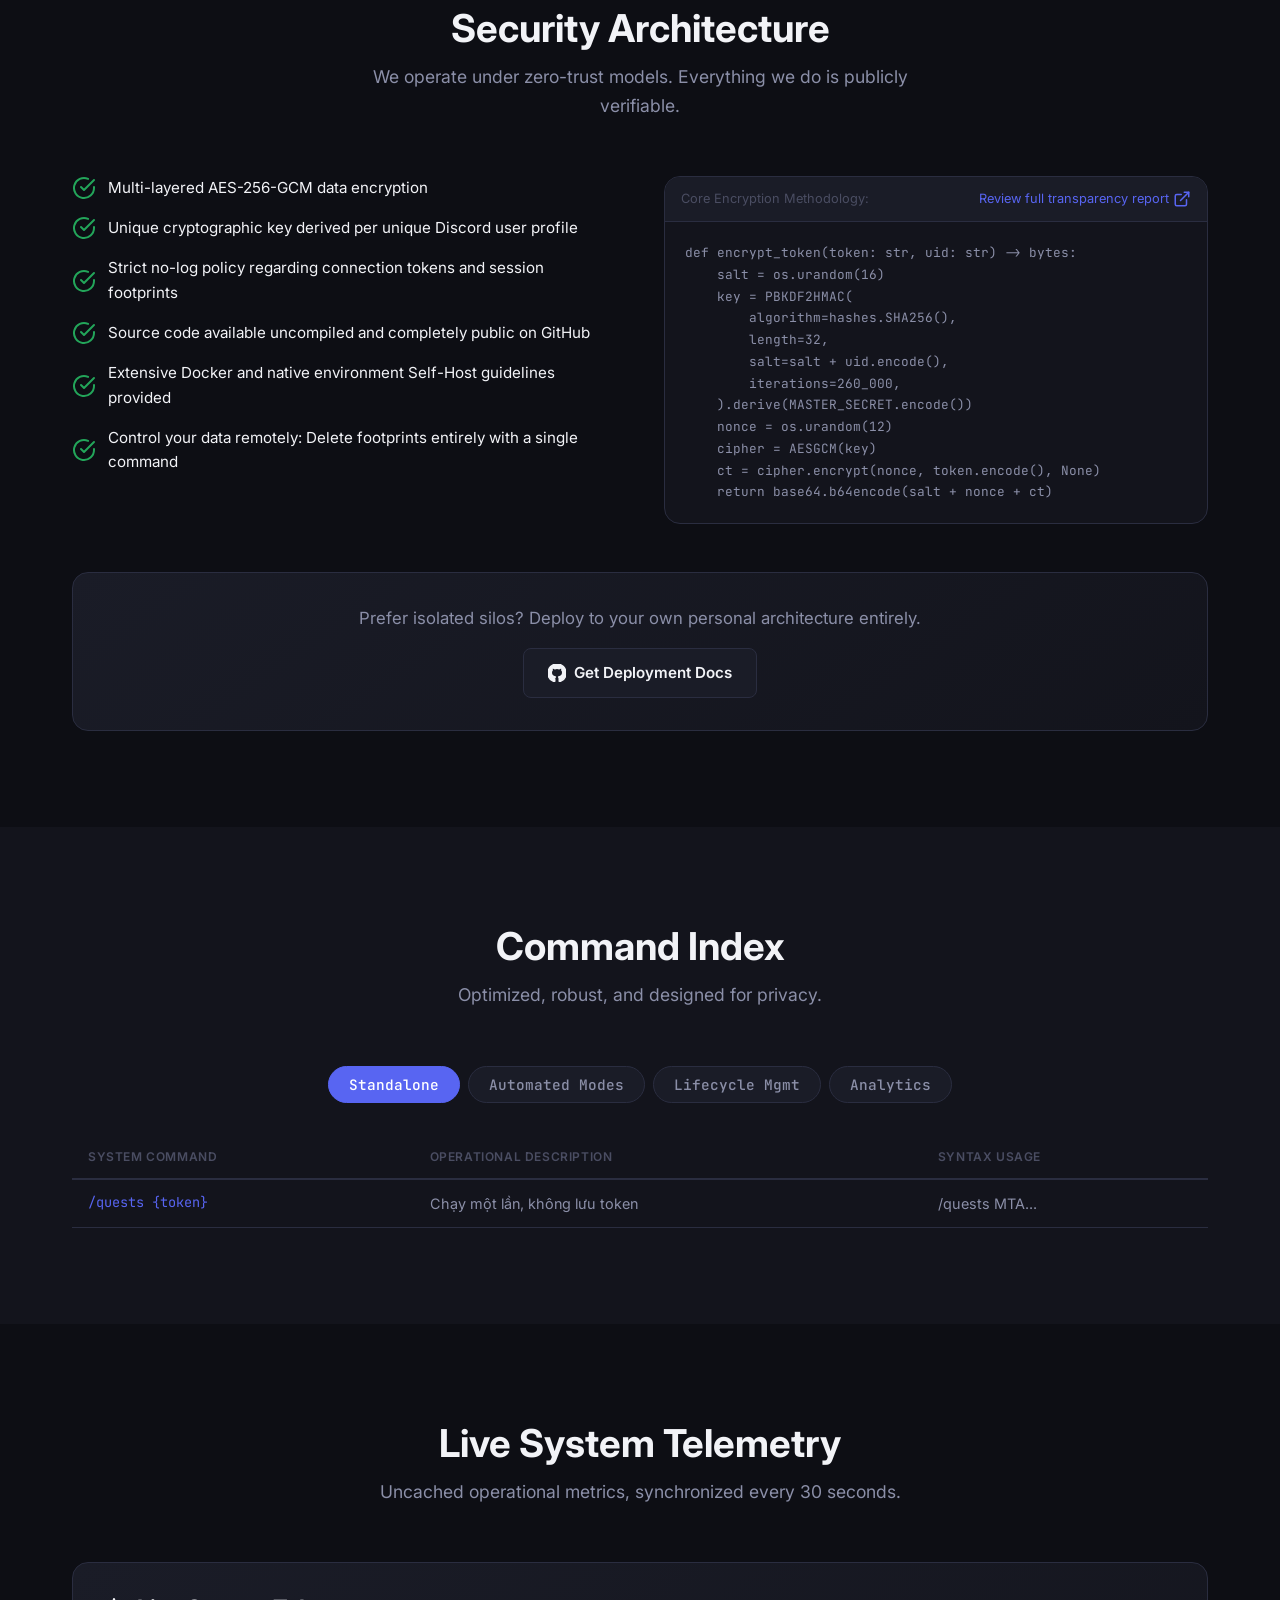
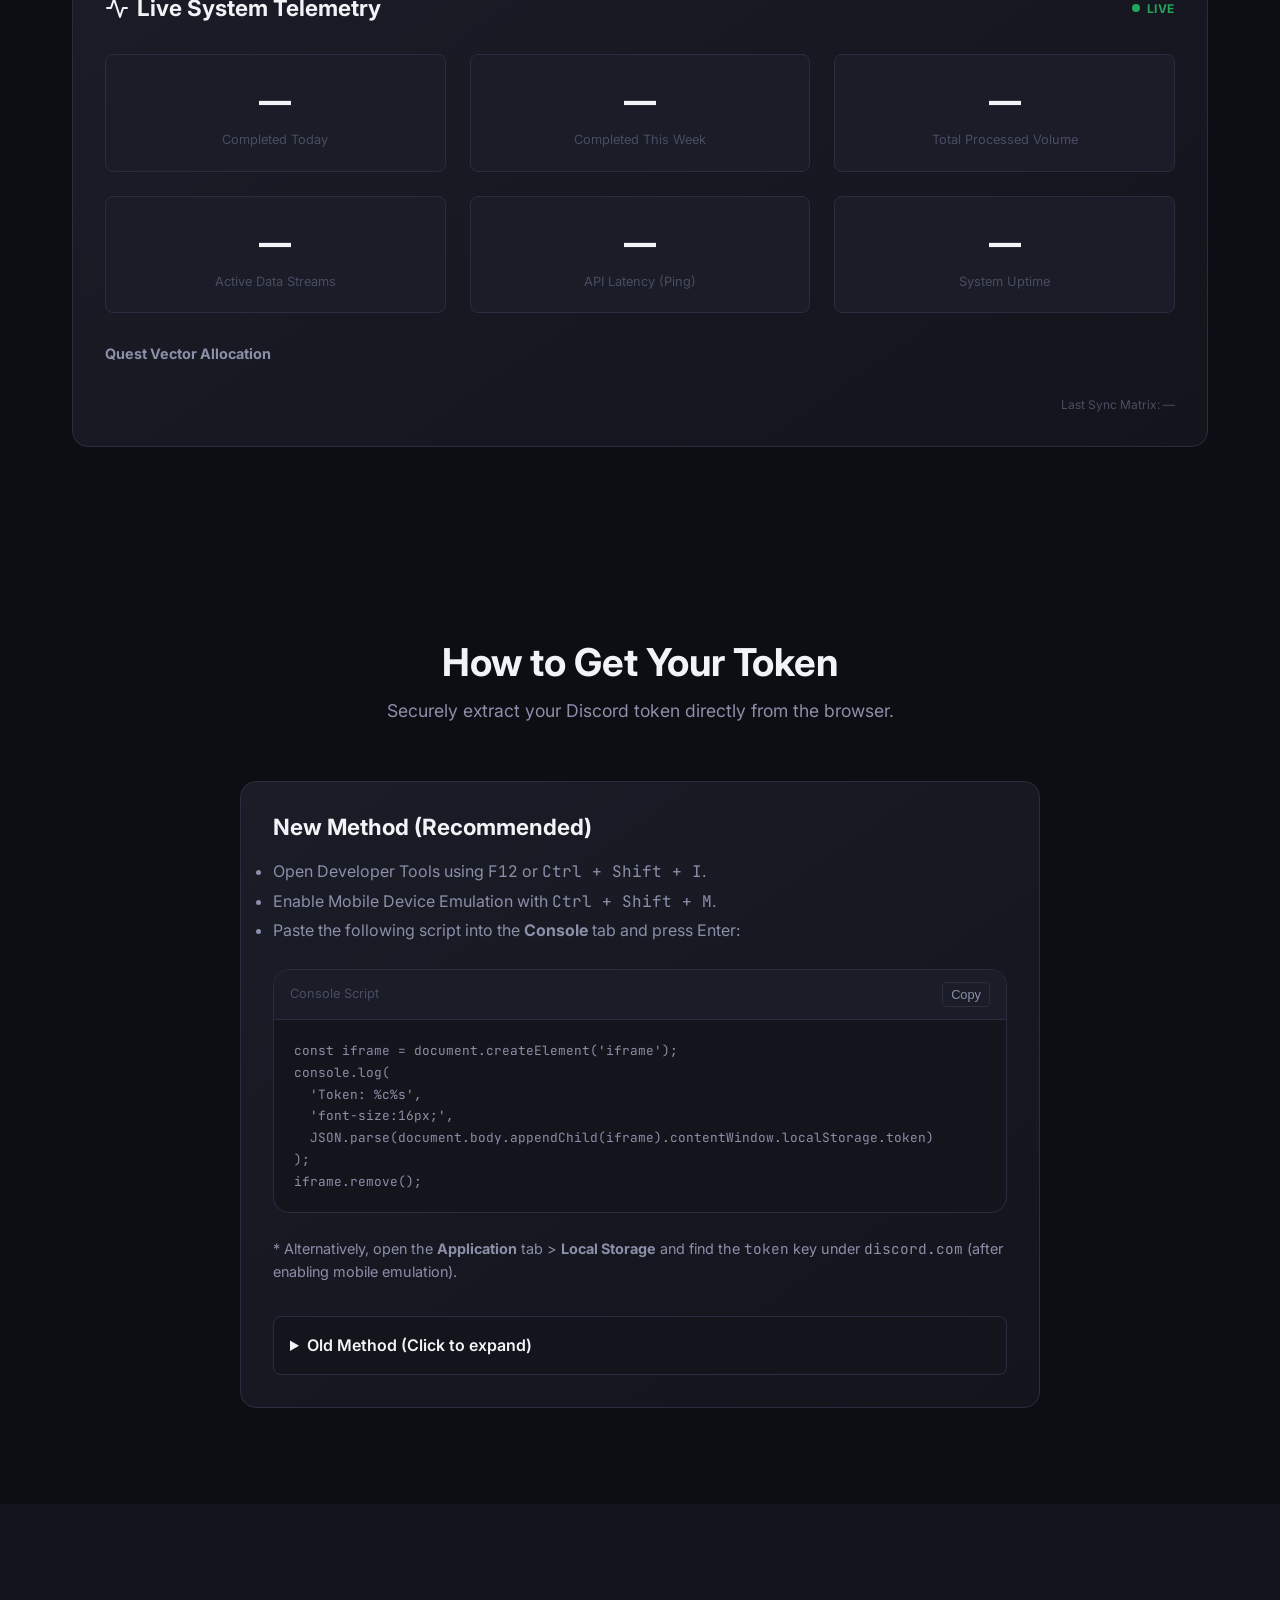
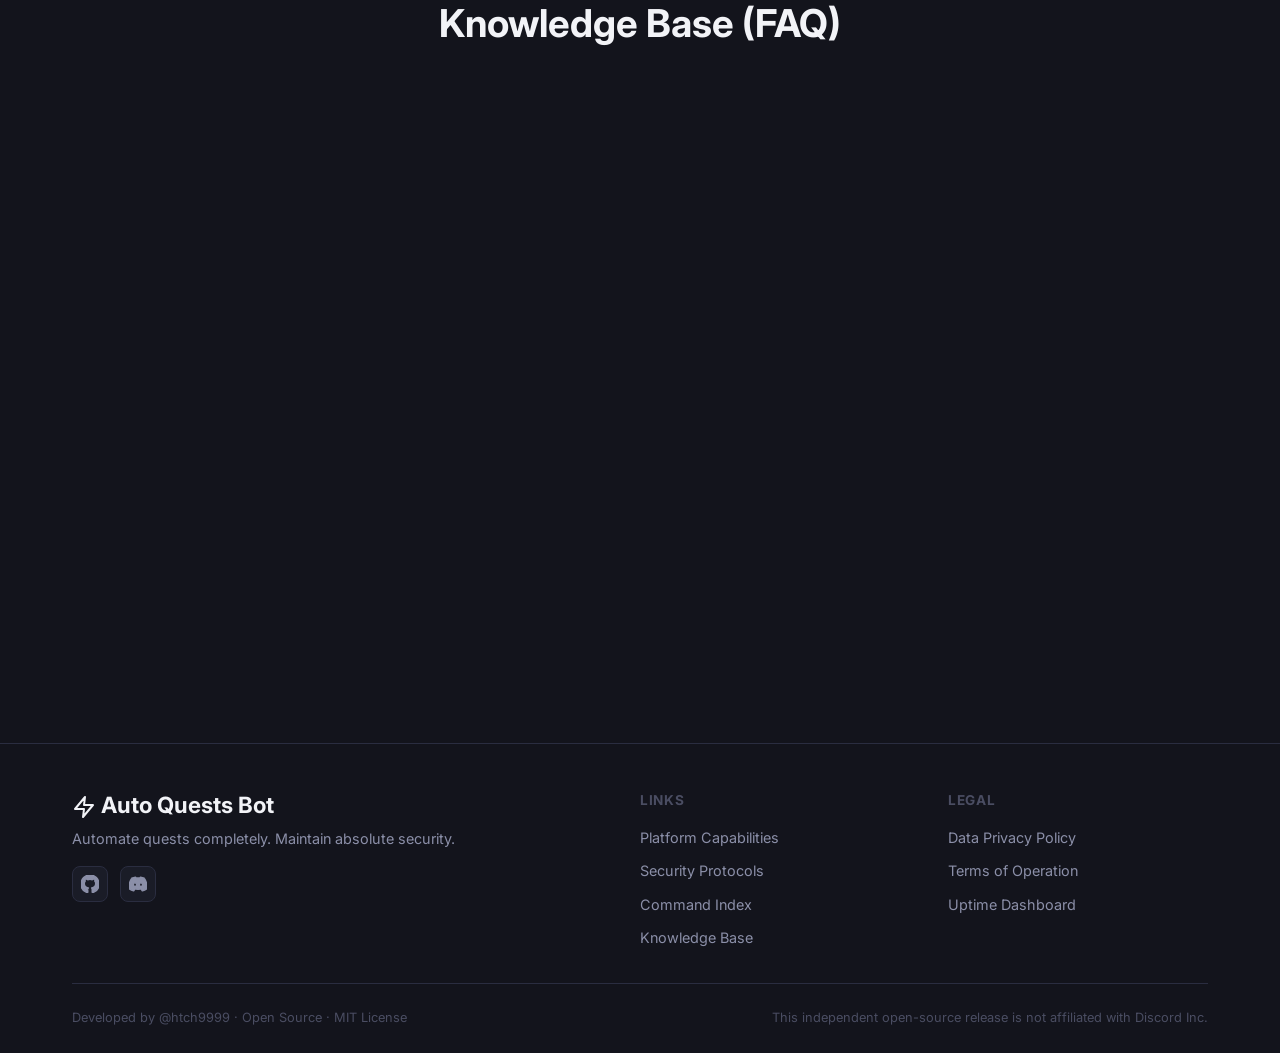
==== commit 60f03b1d: "fix(website): resolve mobile menu buttons visibility specificity bug" ====
--- a/index.html
+++ b/index.html
@@ -598,7 +598,7 @@
           <li><a href="#faq">FAQ</a></li>
           
           <!-- MOBILE ACTIONS (Hidden on Desktop) -->
-          <li class="nav-actions-mobile" style="display: none;">
+          <li class="nav-actions-mobile">
             <div style="display: flex; gap: 0.5rem; flex-wrap: wrap;">
               <!-- Language -->
               <div class="nav-dropdown">
--- a/assets/css/main.css
+++ b/assets/css/main.css
@@ -98,6 +98,8 @@
 
 .nav-right { display: flex; align-items: center; gap: 0.75rem; }
 
+.nav-actions-mobile { display: none; }
+
 .nav-dropdown { position: relative; }
 .nav-dropdown-btn {
   background: var(--bg-card); border: 1px solid var(--border); border-radius: var(--border-radius-sm);
--- a/assets/css/responsive.css
+++ b/assets/css/responsive.css
@@ -18,7 +18,7 @@
   
   /* When hamburger is open, show the actions stacked inside the menu */
   .nav-links.open .nav-actions-mobile {
-    display: flex;
+    display: flex !important;
     flex-direction: column;
     gap: 0.75rem;
     margin-top: 1rem;
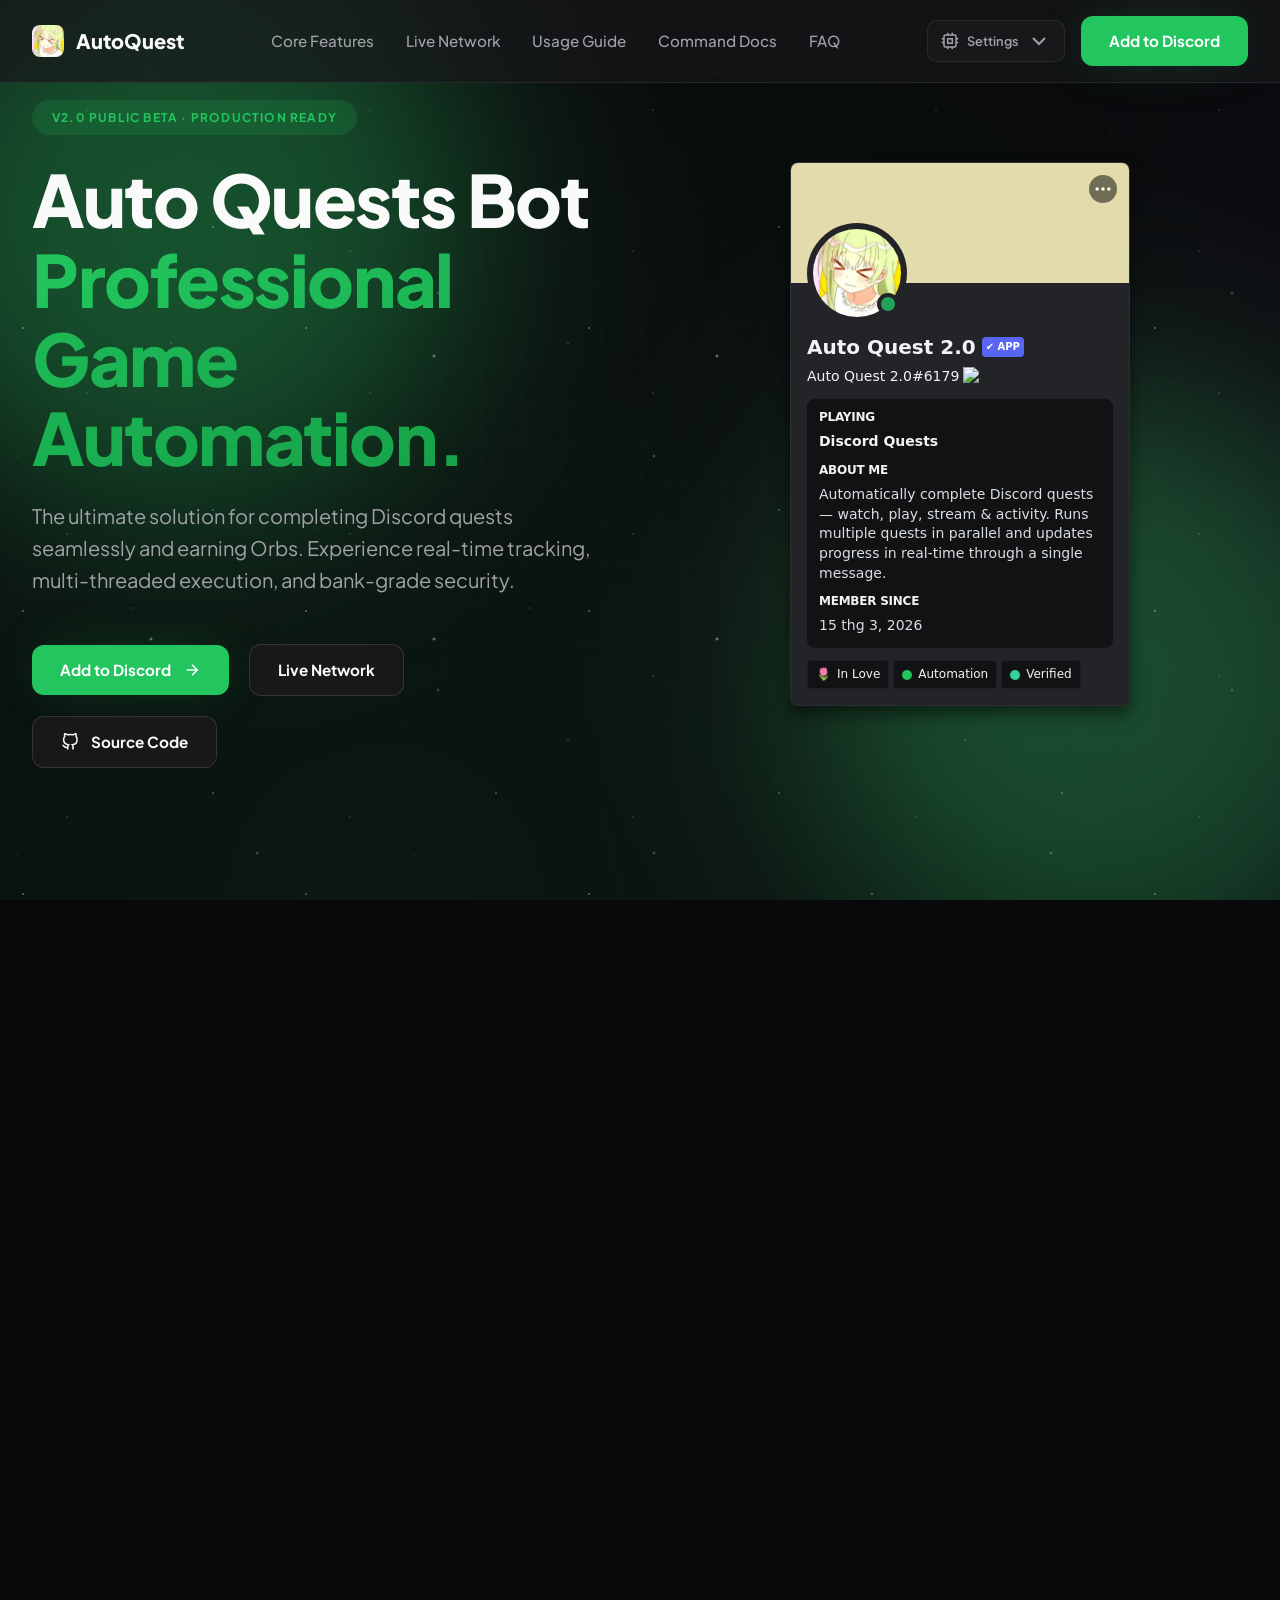
==== commit c3999d1d: "feat: redesign web client ui, add legal page, dark/light themes, orbs feature and full translation s" ====
--- a/index.html
+++ b/index.html
@@ -3,1554 +3,1533 @@
   <head>
     <meta charset="UTF-8" />
     <meta name="viewport" content="width=device-width, initial-scale=1.0" />
-    <title>Discord Quest Bot — Tự động hoàn thành quest</title>
+    <title>Auto Quest Bot — Professional Discord Automation</title>
+
+    <!-- SEO Meta Tags -->
     <meta
       name="description"
-      content="Bot Discord tự động hoàn thành quest — bảo mật, song song, không lộ token."
+      content="The most advanced Discord Quest automation solution. Secure, fast, and 100% open source. Complete all quests with a single command."
     />
-    <meta property="og:title" content="Discord Quest Bot" />
+    <meta property="og:title" content="Auto Quest Bot — Next Gen Automation" />
     <meta
       property="og:description"
-      content="Bot Discord tự động hoàn thành quest — bảo mật, song song, không lộ token."
+      content="Securely automate your Discord quests with military-grade encryption and parallel execution."
     />
     <meta property="og:type" content="website" />
-    <meta name="twitter:card" content="summary_large_image" />
-    <link rel="alternate" hreflang="vi" href="?lang=vi" />
-    <link rel="alternate" hreflang="en" href="?lang=en" />
-    <link rel="alternate" hreflang="ja" href="?lang=ja" />
-    <link rel="alternate" hreflang="x-default" href="" />
+
+    <!-- Favicon & Fonts -->
+    <link
+      rel="icon"
+      type="image/svg+xml"
+      href="data:image/svg+xml,<svg xmlns='http://www.w3.org/2000/svg' viewBox='0 0 24 24' fill='%236366f1'><path d='M13 2L3 14h9l-1 8 10-12h-9l1-8z'/></svg>"
+    />
     <link rel="stylesheet" href="assets/css/main.css" />
-    <link rel="stylesheet" href="assets/css/responsive.css" />
-    <script src="assets/js/theme.js"></script>
+
+    <!-- Scripts -->
+    <script src="https://cdn.jsdelivr.net/npm/chart.js" defer></script>
+    <script src="assets/js/i18n.js" defer></script>
+    <script src="assets/js/theme.js" defer></script>
+    <script src="assets/js/stats.js" defer></script>
   </head>
   <body>
-    <!-- ═══ SVG SPRITE (hidden) ═══ -->
-    <svg xmlns="http://www.w3.org/2000/svg" style="display: none">
-      <symbol id="i-zap" viewBox="0 0 24 24">
-        <polygon
-          points="13 2 3 14 12 14 11 22 21 10 12 10 13 2"
-          fill="none"
-          stroke="currentColor"
-          stroke-width="2"
-          stroke-linejoin="round"
-        />
-      </symbol>
-      <symbol id="i-shield" viewBox="0 0 24 24">
-        <path
-          d="M12 22s8-4 8-10V5l-8-3-8 3v7c0 6 8 10 8 10z"
-          fill="none"
-          stroke="currentColor"
-          stroke-width="2"
-          stroke-linejoin="round"
-        />
-      </symbol>
-      <symbol id="i-lock" viewBox="0 0 24 24">
-        <rect
-          x="3"
-          y="11"
-          width="18"
-          height="11"
-          rx="2"
-          fill="none"
-          stroke="currentColor"
-          stroke-width="2"
-        />
-        <path
-          d="M7 11V7a5 5 0 0 1 10 0v4"
-          fill="none"
-          stroke="currentColor"
-          stroke-width="2"
-        />
-      </symbol>
-      <symbol id="i-cpu" viewBox="0 0 24 24">
-        <rect
-          x="4"
-          y="4"
-          width="16"
-          height="16"
-          rx="2"
-          fill="none"
-          stroke="currentColor"
-          stroke-width="2"
-        />
-        <rect
-          x="9"
-          y="9"
-          width="6"
-          height="6"
-          fill="none"
-          stroke="currentColor"
-          stroke-width="2"
-        />
-        <line
-          x1="9"
-          y1="1"
-          x2="9"
-          y2="4"
-          stroke="currentColor"
-          stroke-width="2"
-        />
-        <line
-          x1="15"
-          y1="1"
-          x2="15"
-          y2="4"
-          stroke="currentColor"
-          stroke-width="2"
-        />
-        <line
-          x1="9"
-          y1="20"
-          x2="9"
-          y2="23"
-          stroke="currentColor"
-          stroke-width="2"
-        />
-        <line
-          x1="15"
-          y1="20"
-          x2="15"
-          y2="23"
-          stroke="currentColor"
-          stroke-width="2"
-        />
-        <line
-          x1="20"
-          y1="9"
-          x2="23"
-          y2="9"
-          stroke="currentColor"
-          stroke-width="2"
-        />
-        <line
-          x1="20"
-          y1="14"
-          x2="23"
-          y2="14"
-          stroke="currentColor"
-          stroke-width="2"
-        />
-        <line
-          x1="1"
-          y1="9"
-          x2="4"
-          y2="9"
-          stroke="currentColor"
-          stroke-width="2"
-        />
-        <line
-          x1="1"
-          y1="14"
-          x2="4"
-          y2="14"
-          stroke="currentColor"
-          stroke-width="2"
-        />
-      </symbol>
-      <symbol id="i-radio" viewBox="0 0 24 24">
-        <circle
-          cx="12"
-          cy="12"
-          r="2"
-          fill="none"
-          stroke="currentColor"
-          stroke-width="2"
-        />
-        <path
-          d="M16.24 7.76a6 6 0 0 1 0 8.49"
-          fill="none"
-          stroke="currentColor"
-          stroke-width="2"
-        />
-        <path
-          d="M7.76 16.24a6 6 0 0 1 0-8.49"
-          fill="none"
-          stroke="currentColor"
-          stroke-width="2"
-        />
-        <path
-          d="M19.07 4.93a10 10 0 0 1 0 14.14"
-          fill="none"
-          stroke="currentColor"
-          stroke-width="2"
-        />
-        <path
-          d="M4.93 19.07a10 10 0 0 1 0-14.14"
-          fill="none"
-          stroke="currentColor"
-          stroke-width="2"
-        />
-      </symbol>
-      <symbol id="i-eye-off" viewBox="0 0 24 24">
-        <path
-          d="M17.94 17.94A10.07 10.07 0 0 1 12 20c-7 0-11-8-11-8a18.45 18.45 0 0 1 5.06-5.94"
-          fill="none"
-          stroke="currentColor"
-          stroke-width="2"
-        />
-        <path
-          d="M9.9 4.24A9.12 9.12 0 0 1 12 4c7 0 11 8 11 8a18.5 18.5 0 0 1-2.16 3.19"
-          fill="none"
-          stroke="currentColor"
-          stroke-width="2"
-        />
-        <line
-          x1="1"
-          y1="1"
-          x2="23"
-          y2="23"
-          stroke="currentColor"
-          stroke-width="2"
-        />
-      </symbol>
-      <symbol id="i-bar-chart" viewBox="0 0 24 24">
-        <line
-          x1="12"
-          y1="20"
-          x2="12"
-          y2="10"
-          stroke="currentColor"
-          stroke-width="2"
-          stroke-linecap="round"
-        />
-        <line
-          x1="18"
-          y1="20"
-          x2="18"
-          y2="4"
-          stroke="currentColor"
-          stroke-width="2"
-          stroke-linecap="round"
-        />
-        <line
-          x1="6"
-          y1="20"
-          x2="6"
-          y2="16"
-          stroke="currentColor"
-          stroke-width="2"
-          stroke-linecap="round"
-        />
-      </symbol>
-      <symbol id="i-refresh" viewBox="0 0 24 24">
-        <polyline
-          points="23 4 23 10 17 10"
-          fill="none"
-          stroke="currentColor"
-          stroke-width="2"
-        />
-        <path
-          d="M20.49 15a9 9 0 1 1-2.12-9.36L23 10"
-          fill="none"
-          stroke="currentColor"
-          stroke-width="2"
-        />
-      </symbol>
-      <symbol id="i-save" viewBox="0 0 24 24">
-        <path
-          d="M19 21H5a2 2 0 0 1-2-2V5a2 2 0 0 1 2-2h11l5 5v11a2 2 0 0 1-2 2z"
-          fill="none"
-          stroke="currentColor"
-          stroke-width="2"
-        />
-        <polyline
-          points="17 21 17 13 7 13 7 21"
-          fill="none"
-          stroke="currentColor"
-          stroke-width="2"
-        />
-        <polyline
-          points="7 3 7 8 15 8"
-          fill="none"
-          stroke="currentColor"
-          stroke-width="2"
-        />
-      </symbol>
-      <symbol id="i-globe" viewBox="0 0 24 24">
-        <circle
-          cx="12"
-          cy="12"
-          r="10"
-          fill="none"
-          stroke="currentColor"
-          stroke-width="2"
-        />
-        <line
-          x1="2"
-          y1="12"
-          x2="22"
-          y2="12"
-          stroke="currentColor"
-          stroke-width="2"
-        />
-        <path
-          d="M12 2a15.3 15.3 0 0 1 4 10 15.3 15.3 0 0 1-4 10 15.3 15.3 0 0 1-4-10 15.3 15.3 0 0 1 4-10z"
-          fill="none"
-          stroke="currentColor"
-          stroke-width="2"
-        />
-      </symbol>
-      <symbol id="i-check-circle" viewBox="0 0 24 24">
-        <path
-          d="M22 11.08V12a10 10 0 1 1-5.93-9.14"
-          fill="none"
-          stroke="currentColor"
-          stroke-width="2"
-        />
-        <polyline
-          points="22 4 12 14.01 9 11.01"
-          fill="none"
-          stroke="currentColor"
-          stroke-width="2"
-        />
-      </symbol>
-      <symbol id="i-arrow-right" viewBox="0 0 24 24">
-        <line
-          x1="5"
-          y1="12"
-          x2="19"
-          y2="12"
-          stroke="currentColor"
-          stroke-width="2"
-          stroke-linecap="round"
-        />
-        <polyline
-          points="12 5 19 12 12 19"
-          fill="none"
-          stroke="currentColor"
-          stroke-width="2"
-          stroke-linecap="round"
-          stroke-linejoin="round"
-        />
-      </symbol>
-      <symbol id="i-moon" viewBox="0 0 24 24">
-        <path
-          d="M21 12.79A9 9 0 1 1 11.21 3 7 7 0 0 0 21 12.79z"
-          fill="none"
-          stroke="currentColor"
-          stroke-width="2"
-        />
-      </symbol>
-      <symbol id="i-sun" viewBox="0 0 24 24">
-        <circle
-          cx="12"
-          cy="12"
-          r="5"
-          fill="none"
-          stroke="currentColor"
-          stroke-width="2"
-        />
-        <line
-          x1="12"
-          y1="1"
-          x2="12"
-          y2="3"
-          stroke="currentColor"
-          stroke-width="2"
-        />
-        <line
-          x1="12"
-          y1="21"
-          x2="12"
-          y2="23"
-          stroke="currentColor"
-          stroke-width="2"
-        />
-        <line
-          x1="4.22"
-          y1="4.22"
-          x2="5.64"
-          y2="5.64"
-          stroke="currentColor"
-          stroke-width="2"
-        />
-        <line
-          x1="18.36"
-          y1="18.36"
-          x2="19.78"
-          y2="19.78"
-          stroke="currentColor"
-          stroke-width="2"
-        />
-        <line
-          x1="1"
-          y1="12"
-          x2="3"
-          y2="12"
-          stroke="currentColor"
-          stroke-width="2"
-        />
-        <line
-          x1="21"
-          y1="12"
-          x2="23"
-          y2="12"
-          stroke="currentColor"
-          stroke-width="2"
-        />
-        <line
-          x1="4.22"
-          y1="19.78"
-          x2="5.64"
-          y2="18.36"
-          stroke="currentColor"
-          stroke-width="2"
-        />
-        <line
-          x1="18.36"
-          y1="5.64"
-          x2="19.78"
-          y2="4.22"
-          stroke="currentColor"
-          stroke-width="2"
-        />
-      </symbol>
-      <symbol id="i-monitor" viewBox="0 0 24 24">
-        <rect
-          x="2"
-          y="3"
-          width="20"
-          height="14"
-          rx="2"
-          fill="none"
-          stroke="currentColor"
-          stroke-width="2"
-        />
-        <line
-          x1="8"
-          y1="21"
-          x2="16"
-          y2="21"
-          stroke="currentColor"
-          stroke-width="2"
-        />
-        <line
-          x1="12"
-          y1="17"
-          x2="12"
-          y2="21"
-          stroke="currentColor"
-          stroke-width="2"
-        />
-      </symbol>
-      <symbol id="i-menu" viewBox="0 0 24 24">
-        <line
-          x1="3"
-          y1="12"
-          x2="21"
-          y2="12"
-          stroke="currentColor"
-          stroke-width="2"
-          stroke-linecap="round"
-        />
-        <line
-          x1="3"
-          y1="6"
-          x2="21"
-          y2="6"
-          stroke="currentColor"
-          stroke-width="2"
-          stroke-linecap="round"
-        />
-        <line
-          x1="3"
-          y1="18"
-          x2="21"
-          y2="18"
-          stroke="currentColor"
-          stroke-width="2"
-          stroke-linecap="round"
-        />
-      </symbol>
-      <symbol id="i-plus" viewBox="0 0 24 24">
-        <line
-          x1="12"
-          y1="5"
-          x2="12"
-          y2="19"
-          stroke="currentColor"
-          stroke-width="2"
-          stroke-linecap="round"
-        />
-        <line
-          x1="5"
-          y1="12"
-          x2="19"
-          y2="12"
-          stroke="currentColor"
-          stroke-width="2"
-          stroke-linecap="round"
-        />
-      </symbol>
-      <symbol id="i-chevron-down" viewBox="0 0 24 24">
-        <polyline
-          points="6 9 12 15 18 9"
-          fill="none"
-          stroke="currentColor"
-          stroke-width="2"
-          stroke-linecap="round"
-          stroke-linejoin="round"
-        />
-      </symbol>
-      <symbol id="i-github" viewBox="0 0 24 24">
-        <path
-          d="M12 0c-6.626 0-12 5.373-12 12 0 5.302 3.438 9.8 8.207 11.387.599.111.793-.261.793-.577v-2.234c-3.338.726-4.033-1.416-4.033-1.416-.546-1.387-1.333-1.756-1.333-1.756-1.089-.745.083-.729.083-.729 1.205.084 1.839 1.237 1.839 1.237 1.07 1.834 2.807 1.304 3.492.997.107-.775.418-1.305.762-1.604-2.665-.305-5.467-1.334-5.467-5.931 0-1.311.469-2.381 1.236-3.221-.124-.303-.535-1.524.117-3.176 0 0 1.008-.322 3.301 1.23.957-.266 1.983-.399 3.003-.404 1.02.005 2.047.138 3.006.404 2.291-1.552 3.297-1.23 3.297-1.23.653 1.653.242 2.874.118 3.176.77.84 1.235 1.911 1.235 3.221 0 4.609-2.807 5.624-5.479 5.921.43.372.823 1.102.823 2.222v3.293c0 .319.192.694.801.576 4.765-1.589 8.199-6.086 8.199-11.386 0-6.627-5.373-12-12-12z"
-          fill="currentColor"
-        />
-      </symbol>
-      <symbol id="i-discord" viewBox="0 0 24 24">
-        <path
-          d="M20.317 4.37a19.79 19.79 0 0 0-4.885-1.515.074.074 0 0 0-.079.037c-.21.375-.444.865-.608 1.25a18.27 18.27 0 0 0-5.487 0 12.64 12.64 0 0 0-.617-1.25.077.077 0 0 0-.079-.037A19.74 19.74 0 0 0 3.677 4.37a.07.07 0 0 0-.032.028C.533 9.046-.32 13.58.099 18.058a.082.082 0 0 0 .031.056 19.9 19.9 0 0 0 5.993 3.03.078.078 0 0 0 .084-.028c.462-.63.873-1.295 1.226-1.994a.076.076 0 0 0-.042-.106 13.11 13.11 0 0 1-1.872-.892.077.077 0 0 1-.008-.128c.126-.094.252-.192.372-.291a.074.074 0 0 1 .078-.01c3.928 1.793 8.18 1.793 12.062 0a.074.074 0 0 1 .078.009c.12.099.246.198.373.292a.077.077 0 0 1-.006.127 12.3 12.3 0 0 1-1.873.892.076.076 0 0 0-.041.107c.36.698.772 1.363 1.225 1.993a.076.076 0 0 0 .084.028 19.84 19.84 0 0 0 6.002-3.03.077.077 0 0 0 .032-.054c.5-5.177-.838-9.674-3.549-13.66a.061.061 0 0 0-.031-.03zM8.02 15.33c-1.183 0-2.157-1.086-2.157-2.419 0-1.333.956-2.419 2.157-2.419 1.21 0 2.176 1.095 2.157 2.42 0 1.332-.956 2.418-2.157 2.418zm7.975 0c-1.183 0-2.157-1.086-2.157-2.419 0-1.333.955-2.419 2.157-2.419 1.21 0 2.176 1.095 2.157 2.42 0 1.332-.946 2.418-2.157 2.418z"
-          fill="currentColor"
-        />
-      </symbol>
-      <symbol id="i-gamepad" viewBox="0 0 24 24">
-        <line
-          x1="6"
-          y1="12"
-          x2="10"
-          y2="12"
-          stroke="currentColor"
-          stroke-width="2"
-          stroke-linecap="round"
-        />
-        <line
-          x1="8"
-          y1="10"
-          x2="8"
-          y2="14"
-          stroke="currentColor"
-          stroke-width="2"
-          stroke-linecap="round"
-        />
-        <line
-          x1="15"
-          y1="13"
-          x2="15.01"
-          y2="13"
-          stroke="currentColor"
-          stroke-width="2"
-          stroke-linecap="round"
-        />
-        <line
-          x1="18"
-          y1="11"
-          x2="18.01"
-          y2="11"
-          stroke="currentColor"
-          stroke-width="2"
-          stroke-linecap="round"
-        />
-        <path
-          d="M17.32 5H6.68a4 4 0 0 0-3.978 3.59c-.006.052-.01.101-.017.152C2.604 9.416 2 14.456 2 16a3 3 0 0 0 3 3c1 0 1.5-.5 2-1l1.414-1.414A2 2 0 0 1 9.828 16h4.344a2 2 0 0 1 1.414.586L17 18c.5.5 1 1 2 1a3 3 0 0 0 3-3c0-1.545-.604-6.584-.685-7.258-.007-.05-.011-.1-.017-.151A4 4 0 0 0 17.32 5z"
-          fill="none"
-          stroke="currentColor"
-          stroke-width="2"
-        />
-      </symbol>
-      <symbol id="i-activity" viewBox="0 0 24 24">
-        <polyline
-          points="22 12 18 12 15 21 9 3 6 12 2 12"
-          fill="none"
-          stroke="currentColor"
-          stroke-width="2"
-          stroke-linecap="round"
-          stroke-linejoin="round"
-        />
-      </symbol>
-      <symbol id="i-external" viewBox="0 0 24 24">
-        <path
-          d="M18 13v6a2 2 0 0 1-2 2H5a2 2 0 0 1-2-2V8a2 2 0 0 1 2-2h6"
-          fill="none"
-          stroke="currentColor"
-          stroke-width="2"
-        />
-        <polyline
-          points="15 3 21 3 21 9"
-          fill="none"
-          stroke="currentColor"
-          stroke-width="2"
-        />
-        <line
-          x1="10"
-          y1="14"
-          x2="21"
-          y2="3"
-          stroke="currentColor"
-          stroke-width="2"
-        />
-      </symbol>
-    </svg>
-
-    <!-- ═══ NAVBAR ═══ -->
-    <nav class="navbar">
+    <!-- ══ NAVIGATION ══ -->
+    <nav class="navbar" id="navbar">
       <div class="container">
         <a href="#" class="nav-brand">
-          <svg class="icon"><use href="#i-zap" /></svg>
-          <span>Auto Quest Bot</span>
+          <img
+            src="assets/img/icons/bot.jpg"
+            alt="Logo"
+            class="brand-logo"
+            onerror="
+              this.src =
+                'data:image/svg+xml,<svg xmlns=%22http://www.w3.org/2000/svg%22 viewBox=%220 0 24 24%22 fill=%22%2310b981%22><path d=%22M13 2L3 14h9l-1 8 10-12h-9l1-8z%22/></svg>'
+            "
+          />
+          <span>AutoQuest</span>
         </a>
 
-        <ul class="nav-links" id="nav-links">
-          <li><a href="#features" data-i18n="nav.features">Tính năng</a></li>
-          <li><a href="#security" data-i18n="nav.security">Bảo mật</a></li>
-          <li><a href="#commands" data-i18n="nav.commands">Lệnh</a></li>
-          <li><a href="#live-stats" data-i18n="nav.stats">Thống kê</a></li>
-          <li><a href="#faq">FAQ</a></li>
-          
-          <!-- MOBILE ACTIONS (Hidden on Desktop) -->
-          <li class="nav-actions-mobile">
-            <div style="display: flex; gap: 0.5rem; flex-wrap: wrap;">
-              <!-- Language -->
-              <div class="nav-dropdown">
-                <button class="nav-dropdown-btn" id="lang-btn-mobile" aria-label="Language">
-                  <svg class="icon icon-sm"><use href="#i-globe" /></svg>
-                  <span class="dd-label">VI</span>
-                  <svg class="icon icon-sm"><use href="#i-chevron-down" /></svg>
-                </button>
-                <div class="nav-dropdown-menu">
-                  <div class="nav-dropdown-item active" data-lang-value="vi">Tiếng Việt</div>
-                  <div class="nav-dropdown-item" data-lang-value="en">English</div>
-                  <div class="nav-dropdown-item" data-lang-value="ja">日本語</div>
-                </div>
-              </div>
-              <!-- Theme -->
-              <div class="nav-dropdown">
-                <button class="nav-dropdown-btn" id="theme-btn-mobile" aria-label="Theme">
-                  <svg class="icon icon-sm"><use href="#i-moon" /></svg>
-                  <span class="dd-label">Dark</span>
-                  <svg class="icon icon-sm"><use href="#i-chevron-down" /></svg>
-                </button>
-                <div class="nav-dropdown-menu">
-                  <div class="nav-dropdown-item active" data-theme-value="dark">
-                    <svg class="icon icon-sm"><use href="#i-moon" /></svg>
-                    <span data-i18n="theme.dark">Tối</span>
-                  </div>
-                  <div class="nav-dropdown-item" data-theme-value="light">
-                    <svg class="icon icon-sm"><use href="#i-sun" /></svg>
-                    <span data-i18n="theme.light">Sáng</span>
-                  </div>
-                  <div class="nav-dropdown-item" data-theme-value="system">
-                    <svg class="icon icon-sm"><use href="#i-monitor" /></svg>
-                    <span data-i18n="theme.system">Hệ thống</span>
-                  </div>
-                </div>
-              </div>
-            </div>
-            <a href="https://discord.com/oauth2/authorize?client_id=1482428478916657244"
-               class="btn btn-primary"
-               style="padding: 0.5rem 1rem; font-size: 0.85rem; justify-content: center; width: 100%;"
-               data-i18n="hero.cta_add">Thêm vào Discord</a>
+        <!-- Mobile-only invite button (visible < 1024px) -->
+        <a
+          href="https://discord.com/oauth2/authorize?client_id=1482428478916657244"
+          class="btn btn-primary btn-sm mobile-invite-btn"
+          style="display: none"
+          data-i18n="hero.cta_add"
+          ><svg class="icon icon-sm" style="margin-right: 4px">
+            <use href="#i-plus" /></svg
+          >Invite Bot</a
+        >
+
+        <ul class="nav-links">
+          <li>
+            <button
+              class="nav-link"
+              data-scroll-to="features"
+              data-i18n="nav.features"
+            >
+              Tính năng
+            </button>
+          </li>
+          <li>
+            <button
+              class="nav-link"
+              data-scroll-to="stats"
+              data-i18n="nav.stats"
+            >
+              Trạng thái
+            </button>
+          </li>
+          <li>
+            <button
+              class="nav-link"
+              data-scroll-to="guide"
+              data-i18n="nav.guide"
+            >
+              Hướng dẫn
+            </button>
+          </li>
+          <li>
+            <button
+              class="nav-link"
+              data-scroll-to="commands"
+              data-i18n="nav.commands"
+            >
+              Lệnh
+            </button>
+          </li>
+          <li>
+            <button class="nav-link" data-scroll-to="faq" data-i18n="nav.faq">
+              FAQ
+            </button>
           </li>
         </ul>
 
-        <div class="nav-right">
-          <!-- Language -->
-          <div class="nav-dropdown">
-            <button
-              class="nav-dropdown-btn"
-              id="lang-btn"
-              aria-label="Language"
-            >
-              <svg class="icon icon-sm"><use href="#i-globe" /></svg>
-              <span class="dd-label">VI</span>
-              <svg class="icon icon-sm"><use href="#i-chevron-down" /></svg>
-            </button>
-            <div class="nav-dropdown-menu">
-              <div class="nav-dropdown-item active" data-lang-value="vi">
-                Tiếng Việt
-              </div>
-              <div class="nav-dropdown-item" data-lang-value="en">English</div>
-              <div class="nav-dropdown-item" data-lang-value="ja">日本語</div>
-            </div>
-          </div>
-          <!-- Theme -->
-          <div class="nav-dropdown">
-            <button class="nav-dropdown-btn" id="theme-btn" aria-label="Theme">
-              <svg class="icon icon-sm"><use href="#i-moon" /></svg>
-              <span class="dd-label">Dark</span>
-              <svg class="icon icon-sm"><use href="#i-chevron-down" /></svg>
-            </button>
-            <div class="nav-dropdown-menu">
-              <div class="nav-dropdown-item active" data-theme-value="dark">
-                <svg class="icon icon-sm"><use href="#i-moon" /></svg>
-                <span data-i18n="theme.dark">Tối</span>
-              </div>
-              <div class="nav-dropdown-item" data-theme-value="light">
-                <svg class="icon icon-sm"><use href="#i-sun" /></svg>
-                <span data-i18n="theme.light">Sáng</span>
-              </div>
-              <div class="nav-dropdown-item" data-theme-value="system">
-                <svg class="icon icon-sm"><use href="#i-monitor" /></svg>
-                <span data-i18n="theme.system">Hệ thống</span>
-              </div>
-            </div>
-          </div>
+        <div class="nav-actions">
+          <!-- Unified Settings Dropdown -->
+          <div class="nav-dropdown" id="settings-dropdown">
+            <button class="nav-dropdown-btn" id="settings-btn">
+              <svg class="icon icon-sm"><use href="#i-cpu" /></svg>
+              <span class="dd-label" data-i18n="nav.settings">Settings</span>
+              <svg class="icon icon-xs"><use href="#i-chevron-down" /></svg>
+            </button>
+            <div class="nav-dropdown-content" style="min-width: 220px">
+              <div class="dropdown-group-label" data-i18n="theme.title">
+                Display Mode
+              </div>
+              <div style="display: flex; gap: 4px; padding: 4px">
+                <div
+                  class="dropdown-item-mini"
+                  onclick="setTheme('dark')"
+                  data-theme-value="dark"
+                  title="Dark"
+                >
+                  <svg class="icon icon-sm"><use href="#i-moon" /></svg>
+                </div>
+                <div
+                  class="dropdown-item-mini"
+                  onclick="setTheme('light')"
+                  data-theme-value="light"
+                  title="Light"
+                >
+                  <svg class="icon icon-sm"><use href="#i-sun" /></svg>
+                </div>
+                <div
+                  class="dropdown-item-mini"
+                  onclick="setTheme('system')"
+                  data-theme-value="system"
+                  title="System"
+                >
+                  <svg class="icon icon-sm"><use href="#i-cpu" /></svg>
+                </div>
+              </div>
+
+              <div class="dropdown-divider"></div>
+              <div class="dropdown-group-label" data-i18n="theme.color">
+                Accent Color
+              </div>
+              <div style="display: flex; gap: 4px; padding: 4px">
+                <div
+                  class="dropdown-item-mini"
+                  onclick="setColor('emerald')"
+                  data-color-value="emerald"
+                  title="Emerald"
+                >
+                  <div class="color-preview" style="background: #10b981"></div>
+                </div>
+                <div
+                  class="dropdown-item-mini"
+                  onclick="setColor('amethyst')"
+                  data-color-value="amethyst"
+                  title="Amethyst"
+                >
+                  <div class="color-preview" style="background: #a855f7"></div>
+                </div>
+              </div>
+
+              <div class="dropdown-divider"></div>
+              <div class="dropdown-group-label" data-i18n="nav.lang">
+                Language
+              </div>
+              <div
+                class="dropdown-item"
+                onclick="setLang('vi')"
+                data-lang-value="vi"
+              >
+                🇻🇳 Tiếng Việt
+              </div>
+              <div
+                class="dropdown-item"
+                onclick="setLang('en')"
+                data-lang-value="en"
+              >
+                🇺🇸 English
+              </div>
+              <div
+                class="dropdown-item"
+                onclick="setLang('ja')"
+                data-lang-value="ja"
+              >
+                🇯🇵 日本語
+              </div>
+            </div>
+          </div>
+
           <a
             href="https://discord.com/oauth2/authorize?client_id=1482428478916657244"
-            class="btn btn-primary"
-            style="padding: 0.4rem 1rem; font-size: 0.85rem"
+            class="btn btn-primary btn-sm"
             data-i18n="hero.cta_add"
-            >Thêm vào Discord</a
+            >Invite Bot</a
           >
-          <button
-            class="nav-mobile-toggle"
-            id="mobile-toggle"
-            aria-label="Menu"
-          >
-            <svg class="icon"><use href="#i-menu" /></svg>
-          </button>
         </div>
       </div>
     </nav>
 
-    <!-- ═══ HERO ═══ -->
-    <section class="hero" id="hero">
-      <canvas id="particles-canvas"></canvas>
-      <div class="hero-gradient"></div>
-      <div class="hero-content container">
-        <div class="hero-badge">
-          <svg class="icon icon-sm"><use href="#i-zap" /></svg>
-          <span data-i18n="hero.badge"
-            >v2.0 Public Beta · Production Ready</span
+    <!-- ══ HERO ══ -->
+    <section class="hero">
+      <div class="hero-background"></div>
+
+      <!-- Starry Sky & Shooting Stars -->
+      <div class="stars"></div>
+      <div class="shooting-star"></div>
+      <div class="shooting-star"></div>
+      <div class="shooting-star"></div>
+      <div class="shooting-star"></div>
+      <div class="shooting-star"></div>
+      <div class="shooting-star"></div>
+      <div class="shooting-star"></div>
+      <div class="shooting-star"></div>
+
+      <div class="hero-orb hero-orb-1"></div>
+      <div class="hero-orb hero-orb-2"></div>
+      <div class="hero-orb hero-orb-3"></div>
+
+      <div
+        class="container"
+        style="
+          display: grid;
+          grid-template-columns: 1fr 1fr;
+          gap: 4rem;
+          align-items: center;
+        "
+      >
+        <div
+          class="hero-content"
+          data-reveal
+          style="text-align: left; max-width: none"
+        >
+          <span class="section-tag" data-i18n="hero.badge"
+            >v2.0 Production Ready</span
           >
-        </div>
-        <h1>
-          <span data-i18n="hero.title">Hoàn thành Discord Quests</span><br />
-          <span class="accent" data-i18n="hero.title_accent"
-            >Tự động. Bảo mật. Nhanh chóng.</span
+          <h1 class="hero-title">
+            <span data-i18n="hero.title">Hoàn thành Discord Quests</span><br />
+            <span class="text-gradient" data-i18n="hero.title_accent"
+              >Tự động. Bảo mật. Tuyệt đối.</span
+            >
+          </h1>
+          <p
+            class="hero-description"
+            data-i18n="hero.subtitle"
+            style="margin-left: 0"
           >
-        </h1>
-        <p class="hero-subtitle" data-i18n="hero.subtitle">
-          Bot tự động xử lý mọi quest Discord cho bạn — song song, real-time, an
-          toàn.
-        </p>
-        <div class="hero-cta">
-          <a
-            href="https://discord.com/oauth2/authorize?client_id=1482428478916657244"
-            class="btn btn-primary"
-            ><span data-i18n="hero.cta_add">Thêm vào Discord</span>
-            <svg class="icon icon-sm"><use href="#i-arrow-right" /></svg
-          ></a>
-          <a href="https://discord.gg/gTVPwvNeEH" class="btn btn-secondary"
-            ><svg class="icon icon-sm"><use href="#i-discord" /></svg>
-            <span data-i18n="hero.cta_server">Tham gia Server</span></a
-          >
-          <a
-            href="https://github.com/htch9999/discord-quest-bot"
-            class="btn btn-ghost"
-            ><svg class="icon icon-sm"><use href="#i-github" /></svg>
-            <span data-i18n="hero.cta_github">Xem GitHub</span></a
-          >
-        </div>
-        <div class="hero-stats">
-          <div class="hero-stat">
-            <div class="number" id="stat-users" data-count-to="0">0</div>
-            <div class="label" data-i18n="hero.stat_users">Người dùng</div>
-          </div>
-          <div class="hero-stat">
-            <div class="number" id="stat-quests" data-count-to="0">0</div>
-            <div class="label" data-i18n="hero.stat_quests">Quest đã làm</div>
-          </div>
-          <div class="hero-stat">
-            <div class="number" id="stat-servers" data-count-to="0">0</div>
-            <div class="label" data-i18n="hero.stat_servers">Server</div>
-          </div>
-          <div class="hero-stat">
-            <div class="number" id="stat-uptime">—</div>
-            <div class="label" data-i18n="hero.stat_uptime">Uptime</div>
+            Giải pháp hàng đầu giúp bạn tự động hóa quy trình làm quest trên
+            Discord. Mã hóa đầu cuối, hiệu suất đa luồng và minh bạch hoàn toàn.
+          </p>
+          <div class="hero-buttons" style="justify-content: flex-start">
+            <a
+              href="https://discord.com/oauth2/authorize?client_id=1482428478916657244"
+              class="btn btn-primary"
+            >
+              <span data-i18n="hero.cta_add">Thêm vào Discord</span>
+              <svg class="icon icon-sm"><use href="#i-arrow-right" /></svg>
+            </a>
+            <a href="#stats" class="btn btn-secondary" data-i18n="nav.stats"
+              >Xem Thống kê</a
+            >
+            <a
+              href="https://github.com/htch9999/discord-quest-bot"
+              target="_blank"
+              class="btn btn-secondary"
+            >
+              <svg class="icon icon-sm"><use href="#i-github" /></svg>
+              <span data-i18n="footer.github">GitHub</span>
+            </a>
+          </div>
+        </div>
+
+        <!-- Discord Bot Profile Card -->
+        <div data-reveal style="display: flex; justify-content: center">
+          <div class="discord-popout">
+            <div class="popout-banner" style="background-color: #e2dcac">
+              <div class="popout-banner-actions">
+                <div class="popout-banner-btn">
+                  <svg width="20" height="20" viewBox="0 0 24 24">
+                    <path
+                      fill="currentColor"
+                      fill-rule="evenodd"
+                      clip-rule="evenodd"
+                      d="M7 12.001C7 10.8964 6.10457 10.001 5 10.001C3.89543 10.001 3 10.8964 3 12.001C3 13.1055 3.89543 14.001 5 14.001C6.10457 14.001 7 13.1055 7 12.001ZM14 12.001C14 10.8964 13.1046 10.001 12 10.001C10.8954 10.001 10 10.8964 10 12.001C10 13.1055 10.8954 14.001 12 14.001C13.1046 14.001 14 13.1055 14 12.001ZM19 10.001C20.1046 10.001 21 10.8964 21 12.001C21 13.1055 20.1046 14.001 19 14.001C17.8954 14.001 17 13.1055 17 12.001C17 10.8964 17.8954 10.001 19 10.001Z"
+                    ></path>
+                  </svg>
+                </div>
+              </div>
+            </div>
+            <div class="popout-header">
+              <div class="popout-avatar-wrapper">
+                <img
+                  src="assets/img/icons/bot.jpg"
+                  alt="Bot Avatar"
+                  class="popout-avatar"
+                  onerror="
+                    this.src =
+                      'data:image/svg+xml,<svg xmlns=%22http://www.w3.org/2000/svg%22 viewBox=%220 0 100 100%22><rect width=%22100%22 height=%22100%22 fill=%22%2310b981%22/><text x=%2250%%22 y=%2250%%22 font-family=%22sans-serif%22 font-size=%2240%22 fill=%22white%22 text-anchor=%22middle%22 dy=%22.35em%22>AQ</text></svg>'
+                  "
+                />
+                <div class="popout-status online"></div>
+              </div>
+            </div>
+
+            <div class="popout-body">
+              <div class="popout-name-tag">
+                <div class="popout-name-row">
+                  <span class="popout-name" data-i18n="profile.name"
+                    >Auto Quest 2.0</span
+                  >
+                  <span class="popout-app-badge">✔ APP</span>
+                </div>
+                <div class="popout-discriminator-row">
+                  <span class="popout-discriminator">Auto Quest 2.0#6179</span>
+                  <span class="popout-command-badge" title="Supports Commands">
+                    <img
+                      src="https://discordresources.com/img/supportscommands.svg"
+                      alt="Supports Commands"
+                      style="
+                        width: 18px;
+                        height: 18px;
+                        display: inline-block;
+                        vertical-align: middle;
+                      "
+                    />
+                  </span>
+                </div>
+              </div>
+
+              <div class="popout-inner">
+                <!-- Activity Section -->
+                <div class="popout-section">
+                  <h3 class="popout-title" data-i18n="profile.playing">Đang chơi</h3>
+                  <div class="popout-activity">
+                    <div
+                      class="popout-text popout-activity-name"
+                    >
+                      Discord Quests
+                    </div>
+                  </div>
+                </div>
+
+                <!-- About Me Section -->
+                <div class="popout-section">
+                  <h3 class="popout-title" data-i18n="profile.about">
+                    Tiểu sử
+                  </h3>
+                  <div class="popout-text" data-i18n="profile.bio">
+                    Automatically complete Discord quests — watch, play, stream
+                    & activity. Runs multiple quests in parallel and updates
+                    progress in real-time through a single message.<br /><br />
+                    🚧 Currently in beta — bugs may occur.<br />
+                    🌐 Website:
+                    <a
+                      href="https://discord-autoquests.vercel.app/"
+                      style="color: #00a8fc; text-decoration: none"
+                      >https://discord-...</a
+                    >
+                  </div>
+                </div>
+
+                <div class="popout-section" style="margin-top: 12px">
+                  <h3 class="popout-title" data-i18n="profile.created_at">Được tạo vào</h3>
+                  <div class="popout-text">15 thg 3, 2026</div>
+                </div>
+              </div>
+
+              <div class="popout-roles-wrapper">
+                <div class="popout-roles">
+                  <span class="popout-role">
+                    <span class="role-icon">🌷</span> In Love
+                  </span>
+                  <span class="popout-role">
+                    <span
+                      class="role-dot"
+                      style="background: var(--accent-primary)"
+                    ></span>
+                    Automation
+                  </span>
+                  <span class="popout-role">
+                    <span class="role-dot" style="background: #34d399"></span>
+                    Verified
+                  </span>
+                </div>
+              </div>
+            </div>
           </div>
         </div>
       </div>
     </section>
 
-    <!-- ═══ FEATURES ═══ -->
+    <!-- ══ DASHBOARD STATS ══ -->
+    <section id="stats" data-reveal>
+      <div class="container">
+        <div class="dashboard">
+          <div class="stats-layout">
+            <div>
+              <div
+                class="dashboard-grid"
+                style="grid-template-columns: 1fr 1fr"
+              >
+                <div class="dash-stat">
+                  <div class="dash-value" id="stat-quests">0</div>
+                  <div class="dash-label" data-i18n="hero.stat_quests">
+                    Global Quests
+                  </div>
+                </div>
+                <div class="dash-stat">
+                  <div class="dash-value" id="stat-users">0</div>
+                  <div class="dash-label" data-i18n="hero.stat_users">
+                    Global Users
+                  </div>
+                </div>
+                <div class="dash-stat">
+                  <div class="dash-value" id="dash-today">0</div>
+                  <div class="dash-label" data-i18n="live_stats.today">
+                    Today
+                  </div>
+                </div>
+                <div class="dash-stat">
+                  <div class="dash-value" id="stat-active">0</div>
+                  <div class="dash-label" data-i18n="live_stats.active">
+                    Active Now
+                  </div>
+                </div>
+                <div class="dash-stat">
+                  <div class="dash-value" id="stat-servers">0</div>
+                  <div class="dash-label" data-i18n="hero.stat_servers">
+                    Servers
+                  </div>
+                </div>
+                <div class="dash-stat">
+                  <div class="dash-value" id="stat-ping">—</div>
+                  <div class="dash-label" data-i18n="live_stats.ping">
+                    Bot Ping
+                  </div>
+                </div>
+              </div>
+              <div
+                style="
+                  margin-top: 2.5rem;
+                  display: flex;
+                  align-items: center;
+                  justify-content: center;
+                  gap: 2rem;
+                "
+              >
+                <div style="text-align: center">
+                  <div
+                    class="dash-value"
+                    style="font-size: 1.25rem; color: var(--accent-primary)"
+                    id="stat-uptime"
+                  >
+                    —
+                  </div>
+                  <div class="dash-label" style="font-size: 0.7rem">Uptime</div>
+                </div>
+                <div style="text-align: center">
+                  <div
+                    class="dash-value"
+                    style="font-size: 1.25rem; color: var(--accent-primary)"
+                    id="last-sync"
+                  >
+                    —
+                  </div>
+                  <div class="dash-label" style="font-size: 0.7rem">
+                    Last Sync
+                  </div>
+                </div>
+              </div>
+            </div>
+            <div class="chart-container-wrapper">
+              <div class="section-tag" data-i18n="live_stats.breakdown">
+                Phân bổ Quest
+              </div>
+              <div class="chart-container">
+                <canvas id="questBreakdownChart"></canvas>
+              </div>
+            </div>
+          </div>
+        </div>
+      </div>
+    </section>
+
+    <!-- ══ FEATURES ══ -->
     <section id="features">
       <div class="container">
-        <div class="section-header reveal">
-          <h2 data-i18n="features.title">Tất cả những gì bạn cần</h2>
+        <div class="section-header" data-reveal>
+          <span class="section-tag">Core Features</span>
+          <h2 data-i18n="features.title">Tại sao chọn AutoQuest?</h2>
           <p data-i18n="features.subtitle">
-            Xây dựng cho độ tin cậy, bảo mật và tốc độ.
+            Kiến trúc hiện đại tập trung vào sự an toàn và trải nghiệm người
+            dùng.
           </p>
         </div>
+
         <div class="features-grid">
-          <div class="feature-card reveal-stagger">
-            <div class="feature-icon">
+          <div class="glass-card feature-card" data-reveal>
+            <div class="icon-wrapper">
+              <svg class="icon icon-lg"><use href="#i-shield" /></svg>
+            </div>
+            <h3 data-i18n="features.security_title">Bảo mật Zero-Knowledge</h3>
+            <p data-i18n="features.security_desc">
+              Token được mã hóa AES-256-GCM với khóa riêng biệt cho từng người
+              dùng.
+            </p>
+          </div>
+
+          <div class="glass-card feature-card" data-reveal>
+            <div class="icon-wrapper">
               <svg class="icon icon-lg"><use href="#i-zap" /></svg>
             </div>
-            <h3 data-i18n="features.parallel_title">Chạy song song</h3>
+            <h3 data-i18n="features.parallel_title">Xử lý Đa luồng</h3>
             <p data-i18n="features.parallel_desc">
-              Tối đa 6 PLAY_* quest cùng lúc.
+              Tự động chạy tối đa 6 quest song song, rút ngắn 90% thời gian chờ
+              đợi.
             </p>
           </div>
-          <div class="feature-card reveal-stagger">
-            <div class="feature-icon">
-              <svg class="icon icon-lg"><use href="#i-lock" /></svg>
-            </div>
-            <h3 data-i18n="features.security_title">
-              Bảo mật tuyệt đối <span class="feature-badge">HOT</span>
-            </h3>
-            <p data-i18n="features.security_desc">
-              AES-256-GCM với key dẫn xuất riêng từng user.
+
+          <div class="glass-card feature-card" data-reveal>
+            <div class="icon-wrapper">
+              <svg class="icon icon-lg"><use href="#i-cpu" /></svg>
+            </div>
+            <h3 data-i18n="features.auto_title">Lập lịch Thông minh</h3>
+            <p data-i18n="features.auto_desc">
+              Tự động quét và hoàn thành quest mới mỗi 48h mà không cần can
+              thiệp thủ công.
             </p>
           </div>
-          <div class="feature-card reveal-stagger">
-            <div class="feature-icon">
-              <svg class="icon icon-lg"><use href="#i-cpu" /></svg>
-            </div>
-            <h3 data-i18n="features.auto_title">Tự động mỗi 2 ngày</h3>
-            <p data-i18n="features.auto_desc">
-              Scheduler thông minh kiểm tra quest mới.
-            </p>
-          </div>
-          <div class="feature-card reveal-stagger">
-            <div class="feature-icon">
-              <svg class="icon icon-lg"><use href="#i-radio" /></svg>
-            </div>
-            <h3 data-i18n="features.live_title">Tiến độ Real-time</h3>
-            <p data-i18n="features.live_desc">
-              Một tin nhắn, cập nhật real-time.
-            </p>
-          </div>
-          <div class="feature-card reveal-stagger">
-            <div class="feature-icon">
-              <svg class="icon icon-lg"><use href="#i-eye-off" /></svg>
-            </div>
-            <h3 data-i18n="features.hidden_title">Token luôn ẩn</h3>
-            <p data-i18n="features.hidden_desc">
-              Ephemeral + masked. Không ai nhìn thấy.
-            </p>
-          </div>
-          <div class="feature-card reveal-stagger">
-            <div class="feature-icon">
-              <svg class="icon icon-lg"><use href="#i-bar-chart" /></svg>
-            </div>
-            <h3 data-i18n="features.stats_title">Thống kê chi tiết</h3>
-            <p data-i18n="features.stats_desc">
-              Dashboard đầy đủ cho từng token.
-            </p>
-          </div>
-          <div class="feature-card reveal-stagger">
-            <div class="feature-icon">
-              <svg class="icon icon-lg"><use href="#i-refresh" /></svg>
-            </div>
-            <h3 data-i18n="features.multi_title">Mọi loại Quest</h3>
-            <p data-i18n="features.multi_desc">
-              WATCH_VIDEO · PLAY · STREAM · ACTIVITY.
-            </p>
-          </div>
-          <div class="feature-card reveal-stagger">
-            <div class="feature-icon">
-              <svg class="icon icon-lg"><use href="#i-save" /></svg>
-            </div>
-            <h3 data-i18n="features.recovery_title">Khôi phục sau sự cố</h3>
-            <p data-i18n="features.recovery_desc">
-              Phiên bị gián đoạn tự động tiếp tục.
-            </p>
-          </div>
-          <div class="feature-card reveal-stagger">
-            <div class="feature-icon">
-              <svg class="icon icon-lg"><use href="#i-globe" /></svg>
-            </div>
-            <h3 data-i18n="features.oss_title">
-              Mã nguồn mở <span class="feature-badge">NEW</span>
-            </h3>
-            <p data-i18n="features.oss_desc">
-              100% public. Kiểm tra, fork, tự host.
+
+          <div class="glass-card feature-card" data-reveal>
+            <div class="icon-wrapper" style="border: none; background: transparent;">
+              <img src="https://cdn3.emoji.gg/emojis/41827-orbs.png" width="48px" height="48px" alt="orbs">
+            </div>
+            <h3 data-i18n="features.orbs_title">Tích Lũy Orbs Dễ Dàng</h3>
+            <p data-i18n="features.orbs_desc">
+              Nhanh chóng hoàn thành mọi Quests trên Discord để dễ dàng nhận về điểm thưởng Orbs giá trị.
             </p>
           </div>
         </div>
       </div>
     </section>
 
-    <!-- ═══ HOW IT WORKS ═══ -->
-    <section id="how-it-works" style="background: var(--bg-surface)">
+    <!-- ══ GUIDE (STEP-BY-STEP) ══ -->
+    <section id="guide" data-reveal>
       <div class="container">
-        <div class="section-header reveal">
-          <h2 data-i18n="how_it_works.title">Cách hoạt động</h2>
-          <p data-i18n="how_it_works.subtitle">
-            Từ lệnh đến phần thưởng trong 5 bước.
+        <div class="section-header">
+          <span class="section-tag" data-i18n="guide.badge">Đầy đủ 3 bước</span>
+          <h2 data-i18n="guide.title">Bắt đầu Sử dụng Bot</h2>
+          <p data-i18n="guide.subtitle">
+            Hướng dẫn chi tiết giúp bạn tự động hóa Discord Quest chỉ trong 3
+            phút.
           </p>
         </div>
-        <div class="timeline">
-          <div class="timeline-step reveal-stagger">
-            <div class="timeline-number">1</div>
-            <div class="timeline-content">
-              <h3 data-i18n="how_it_works.step1_title">
-                Thêm Bot hoặc gửi lệnh
+
+        <div class="guide-steps">
+          <!-- Step 1 -->
+          <div class="glass-card guide-step-card" data-reveal>
+            <div class="step-num">01</div>
+            <div class="step-content">
+              <h3 data-i18n="guide.step1_title">Mời Bot & Tham gia Support</h3>
+              <p data-i18n="guide.step1_desc">
+                Thêm bot vào server của bạn. Chúng tôi khuyến khích tham gia
+                server support để cập nhật tính năng mới nhất.
+              </p>
+              <div style="display: flex; gap: 1rem; margin-top: 1.5rem">
+                <a
+                  href="https://discord.com/oauth2/authorize?client_id=1282428478916657152"
+                  class="btn btn-primary"
+                  style="flex: 1; justify-content: center"
+                  >Invite Bot</a
+                >
+                <a
+                  href="https://discord.gg/gTVPwvNe"
+                  class="btn btn-secondary"
+                  style="flex: 1; justify-content: center"
+                  >Support</a
+                >
+              </div>
+            </div>
+          </div>
+
+          <!-- Step 2 -->
+          <div class="glass-card guide-step-card" data-reveal>
+            <div class="step-num">02</div>
+            <div class="step-content">
+              <h3 data-i18n="guide.step2_title">
+                Lấy Discord Authentication Token
               </h3>
-              <p data-i18n="how_it_works.step1_desc">
-                Mời bot vào server hoặc gửi /quests.
+              <p data-i18n="guide.step2_desc">
+                Bot cần token này để thực hiện nhiệm vụ xem stream/chơi game.
+                Tuyệt đối không chia sẻ cho người khác.
               </p>
-            </div>
-          </div>
-          <div class="timeline-step reveal-stagger">
-            <div class="timeline-number">2</div>
-            <div class="timeline-content">
-              <h3 data-i18n="how_it_works.step2_title">Lấy danh sách Quest</h3>
-              <p data-i18n="how_it_works.step2_desc">
-                Bot lấy tất cả quest từ Discord API.
+
+              <div
+                class="token-instructions"
+                style="
+                  margin-top: 1.5rem;
+                  font-size: 0.85rem;
+                  color: var(--text-secondary);
+                "
+              >
+                <ol style="padding-left: 1.25rem">
+                  <li data-i18n="token.step0">
+                    Đăng nhập Discord trên trình duyệt.
+                  </li>
+                  <li data-i18n="token.step1">Nhấn F12 > Tab Console.</li>
+                  <li data-i18n="token.step2">
+                    Bật chế độ Mobile (Ctrl+Shift+M).
+                  </li>
+                </ol>
+              </div>
+
+              <div class="code-container" style="margin-top: 1rem">
+                <div class="code-header">
+                  <span data-i18n="token.step3">Dán code bên dưới:</span>
+                  <button class="btn-copy" data-copy-target="token-code-real">
+                    Copy
+                  </button>
+                </div>
+                <code
+                  class="code-block"
+                  id="token-code-real"
+                  style="font-size: 0.75rem"
+                  >const iframe = document.createElement('iframe'); console.log(
+                  'Token: %c%s', 'font-size:16px;',
+                  JSON.parse(document.body.appendChild(iframe).contentWindow.localStorage.token)
+                  ); iframe.remove();</code
+                >
+              </div>
+            </div>
+          </div>
+
+          <!-- Step 3 -->
+          <div class="glass-card guide-step-card" data-reveal>
+            <div class="step-num">03</div>
+            <div class="step-content">
+              <h3 data-i18n="guide.step3_title">Kích hoạt Tự động hóa</h3>
+              <p data-i18n="guide.step3_desc">
+                Sử dụng lệnh trực tiếp trong Discord để lưu cấu hình. Mọi dữ
+                liệu đều được mã hóa an toàn.
               </p>
-            </div>
-          </div>
-          <div class="timeline-step reveal-stagger">
-            <div class="timeline-number">3</div>
-            <div class="timeline-content">
-              <h3 data-i18n="how_it_works.step3_title">
-                Tự động Enroll & Bắt đầu
-              </h3>
-              <p data-i18n="how_it_works.step3_desc">
-                Đăng ký và hoàn thành song song.
+
+              <div
+                class="command-box"
+                style="
+                  margin-top: 1.5rem;
+                  padding: 1rem;
+                  background: var(--bg-void);
+                  border-radius: 12px;
+                  border: 1px solid var(--border);
+                "
+              >
+                <div
+                  style="
+                    font-size: 0.75rem;
+                    color: var(--accent-primary);
+                    font-weight: 700;
+                    margin-bottom: 0.5rem;
+                  "
+                >
+                  DISCORD COMMAND
+                </div>
+                <code
+                  style="
+                    font-family: var(--font-mono);
+                    color: var(--text-primary);
+                  "
+                  >/autoquests add
+                  <span style="color: var(--text-muted)">[token]</span></code
+                >
+              </div>
+              <p
+                style="
+                  margin-top: 1rem;
+                  font-size: 0.85rem;
+                  color: var(--text-muted);
+                "
+                data-i18n="guide.step3_note"
+              >
+                Sau đó dùng <code>/autoquests run</code> để bắt đầu ngay lập
+                tức.
               </p>
             </div>
           </div>
-          <div class="timeline-step reveal-stagger">
-            <div class="timeline-number">4</div>
-            <div class="timeline-content">
-              <h3 data-i18n="how_it_works.step4_title">
-                Cập nhật tiến độ Real-time
-              </h3>
-              <p data-i18n="how_it_works.step4_desc">
-                Một tin nhắn cập nhật real-time.
-              </p>
-            </div>
-          </div>
-          <div class="timeline-step reveal-stagger">
-            <div class="timeline-number">5</div>
-            <div class="timeline-content">
-              <h3 data-i18n="how_it_works.step5_title">Nhận phần thưởng</h3>
-              <p data-i18n="how_it_works.step5_desc">
-                Quest hoàn thành — phần thưởng tự động.
-              </p>
-            </div>
-          </div>
-        </div>
-        <!-- Discord embed mockup -->
-        <div class="embed-mockup reveal" style="margin-top: 3rem">
-          <div class="embed-title">
-            <svg class="icon icon-sm"><use href="#i-gamepad" /></svg> Quest
-            Progress
-          </div>
-          <div class="embed-quest-item">
-            <svg class="icon icon-sm quest-check" style="color: var(--green)">
-              <use href="#i-check-circle" />
-            </svg>
-            WATCH_VIDEO — Holiday Event
-          </div>
-          <div class="embed-quest-item">
-            <svg class="icon icon-sm quest-check" style="color: var(--green)">
-              <use href="#i-check-circle" />
-            </svg>
-            PLAY_ON_DESKTOP — Valorant
-          </div>
-          <div class="embed-quest-item">
-            <svg class="icon icon-sm quest-check" style="color: var(--green)">
-              <use href="#i-check-circle" />
-            </svg>
-            STREAM_ON_DESKTOP — Fortnite
-          </div>
-          <div class="embed-quest-item">
-            <svg class="icon icon-sm quest-check" style="color: var(--green)">
-              <use href="#i-check-circle" />
-            </svg>
-            PLAY_ACTIVITY — Poker Night
-          </div>
-          <div class="embed-progress">
-            <div class="embed-progress-fill"></div>
-          </div>
-          <div class="embed-footer">Edited just now · @htch9999 Quest Bot</div>
         </div>
       </div>
     </section>
 
-    <!-- ═══ SECURITY ═══ -->
-    <section id="security">
+    <!-- ══ COMMANDS ══ -->
+    <section id="commands" class="bg-surface">
       <div class="container">
-        <div class="section-header reveal">
-          <h2 data-i18n="security.title">Bảo mật & Minh bạch</h2>
-          <p data-i18n="security.subtitle">Chúng tôi công khai mọi thứ.</p>
-        </div>
-        <div class="security-grid">
-          <ul class="security-commits reveal">
-            <li>
-              <svg class="icon check-icon"><use href="#i-check-circle" /></svg>
-              <span data-i18n="security.commit1"
-                >Token mã hoá bằng AES-256-GCM</span
-              >
-            </li>
-            <li>
-              <svg class="icon check-icon"><use href="#i-check-circle" /></svg>
-              <span data-i18n="security.commit2"
-                >Key dẫn xuất riêng biệt từng Discord user ID</span
-              >
-            </li>
-            <li>
-              <svg class="icon check-icon"><use href="#i-check-circle" /></svg>
-              <span data-i18n="security.commit3"
-                >Token không bao giờ xuất hiện trong log</span
-              >
-            </li>
-            <li>
-              <svg class="icon check-icon"><use href="#i-check-circle" /></svg>
-              <span data-i18n="security.commit4"
-                >Mã nguồn 100% public trên GitHub</span
-              >
-            </li>
-            <li>
-              <svg class="icon check-icon"><use href="#i-check-circle" /></svg>
-              <span data-i18n="security.commit5">Hướng dẫn tự host có sẵn</span>
-            </li>
-            <li>
-              <svg class="icon check-icon"><use href="#i-check-circle" /></svg>
-              <span data-i18n="security.commit6"
-                >Xoá token bất cứ lúc với /autoquests remove</span
-              >
-            </li>
-          </ul>
-          <div class="code-block reveal">
-            <div class="code-block-header">
-              <span data-i18n="security.code_label">Code mã hoá:</span>
-              <a href="#"
-                ><span data-i18n="security.code_link">Xem GitHub</span>
-                <svg
-                  class="icon icon-sm"
-                  style="display: inline; vertical-align: middle"
-                >
-                  <use href="#i-external" /></svg
-              ></a>
-            </div>
-            <pre><code>def encrypt_token(token: str, uid: str) -> bytes:
-    salt = os.urandom(16)
-    key = PBKDF2HMAC(
-        algorithm=hashes.SHA256(),
-        length=32,
-        salt=salt + uid.encode(),
-        iterations=260_000,
-    ).derive(MASTER_SECRET.encode())
-    nonce = os.urandom(12)
-    cipher = AESGCM(key)
-    ct = cipher.encrypt(nonce, token.encode(), None)
-    return base64.b64encode(salt + nonce + ct)</code></pre>
-          </div>
-        </div>
-        <div class="security-banner reveal">
-          <p data-i18n="security.selfhost">
-            Không tin tưởng? Tự host bot của bạn.
+        <div class="section-header" data-reveal>
+          <span class="section-tag">Documentation</span>
+          <h2 data-i18n="commands.title">Danh mục Lệnh đầy đủ</h2>
+          <p data-i18n="commands.subtitle">
+            Mọi công cụ bạn cần để tương tác với AutoQuest v2.0.
           </p>
-          <a
-            href="https://github.com/htch9999/discord-quest-bot?tab=readme-ov-file#self-host"
-            class="btn btn-secondary"
-            ><svg class="icon icon-sm"><use href="#i-github" /></svg>
-            <span data-i18n="security.selfhost_cta"
-              >Hướng dẫn Self-host</span
-            ></a
-          >
-        </div>
-      </div>
-    </section>
-
-    <!-- ═══ COMMANDS ═══ -->
-    <section id="commands" style="background: var(--bg-surface)">
-      <div class="container">
-        <div class="section-header reveal">
-          <h2 data-i18n="commands.title">Danh sách lệnh</h2>
-          <p data-i18n="commands.subtitle">Đơn giản, mạnh mẽ, riêng tư.</p>
-        </div>
-        <div class="command-tabs reveal">
-          <button
-            class="command-tab active"
-            data-panel="panel-once"
-            data-i18n="commands.tab_once"
-          >
-            /quests
-          </button>
-          <button
-            class="command-tab"
-            data-panel="panel-auto"
-            data-i18n="commands.tab_auto"
-          >
-            /autoquests
-          </button>
-          <button
-            class="command-tab"
-            data-panel="panel-manage"
-            data-i18n="commands.tab_manage"
-          >
-            Quản lý
-          </button>
-          <button
-            class="command-tab"
-            data-panel="panel-stats"
-            data-i18n="commands.tab_stats"
-          >
-            Thống kê
-          </button>
-        </div>
-        <div class="reveal">
-          <div class="command-panel active" id="panel-once">
-            <table class="command-table">
-              <thead>
+        </div>
+
+        <div
+          class="glass-card"
+          style="padding: 0; overflow: hidden"
+          data-reveal
+        >
+          <div class="responsive-table-wrapper">
+            <table class="responsive-table">
+              <thead style="background: var(--bg-void)">
                 <tr>
-                  <th data-i18n="commands.col_command">Lệnh</th>
-                  <th data-i18n="commands.col_desc">Mô tả</th>
-                  <th data-i18n="commands.col_example">Ví dụ</th>
+                  <th
+                    style="
+                      padding: 1.5rem 2rem;
+                      color: var(--text-muted);
+                      font-size: 0.8rem;
+                      text-transform: uppercase;
+                    "
+                    data-i18n="commands.col_command"
+                  >
+                    Lệnh
+                  </th>
+                  <th
+                    style="
+                      padding: 1.5rem 2rem;
+                      color: var(--text-muted);
+                      font-size: 0.8rem;
+                      text-transform: uppercase;
+                    "
+                    data-i18n="commands.col_desc"
+                  >
+                    Mô tả
+                  </th>
+                  <th
+                    style="
+                      padding: 1.5rem 2rem;
+                      color: var(--text-muted);
+                      font-size: 0.8rem;
+                      text-transform: uppercase;
+                    "
+                    data-i18n="commands.col_example"
+                  >
+                    Cú pháp Ví dụ
+                  </th>
                 </tr>
               </thead>
-              <tbody>
-                <tr>
-                  <td>/quests {token}</td>
-                  <td>Chạy một lần, không lưu token</td>
-                  <td>/quests MTA...</td>
+              <tbody style="font-size: 0.95rem">
+                <tr style="border-top: 1px solid var(--border)">
+                  <td
+                    style="
+                      padding: 1.5rem 2rem;
+                      font-family: var(--font-mono);
+                      color: var(--accent-primary);
+                      font-weight: 600;
+                    "
+                  >
+                    /quests &lt;token&gt;
+                  </td>
+                  <td style="padding: 1.5rem 2rem" data-i18n="commands.q_desc">
+                    Xử lý ngay lập tức toàn bộ quest có sẵn cho token này (Một
+                    lần).
+                  </td>
+                  <td style="padding: 1.5rem 2rem; color: var(--text-muted)">
+                    /quests MTQ4O...
+                  </td>
+                </tr>
+                <tr
+                  style="
+                    border-top: 1px solid var(--border);
+                    background: rgba(255, 255, 255, 0.01);
+                  "
+                >
+                  <td
+                    style="
+                      padding: 1.5rem 2rem;
+                      font-family: var(--font-mono);
+                      color: var(--accent-primary);
+                      font-weight: 600;
+                    "
+                  >
+                    /autoquests add &lt;token&gt;
+                  </td>
+                  <td style="padding: 1.5rem 2rem" data-i18n="commands.a_add">
+                    Lưu token mã hóa và tự động làm quest mỗi khi có sự kiện mới
+                    24/7.
+                  </td>
+                  <td style="padding: 1.5rem 2rem; color: var(--text-muted)">
+                    /autoquests add
+                  </td>
+                </tr>
+                <tr style="border-top: 1px solid var(--border)">
+                  <td
+                    style="
+                      padding: 1.5rem 2rem;
+                      font-family: var(--font-mono);
+                      color: var(--accent-primary);
+                      font-weight: 600;
+                    "
+                  >
+                    /autoquests list
+                  </td>
+                  <td style="padding: 1.5rem 2rem" data-i18n="commands.a_list">
+                    Hiển thị danh sách các tài khoản đang trong trạng thái Tự
+                    động.
+                  </td>
+                  <td style="padding: 1.5rem 2rem; color: var(--text-muted)">
+                    /autoquests list
+                  </td>
+                </tr>
+                <tr
+                  style="
+                    border-top: 1px solid var(--border);
+                    background: rgba(255, 255, 255, 0.01);
+                  "
+                >
+                  <td
+                    style="
+                      padding: 1.5rem 2rem;
+                      font-family: var(--font-mono);
+                      color: var(--accent-primary);
+                      font-weight: 600;
+                    "
+                  >
+                    /autoquests remove
+                  </td>
+                  <td style="padding: 1.5rem 2rem" data-i18n="commands.a_rem">
+                    Gỡ bỏ token và xóa sạch lịch sử thống kê của bạn khỏi cơ sở
+                    dữ liệu.
+                  </td>
+                  <td style="padding: 1.5rem 2rem; color: var(--text-muted)">
+                    /autoquests remove [label]
+                  </td>
+                </tr>
+                <tr style="border-top: 1px solid var(--border)">
+                  <td
+                    style="
+                      padding: 1.5rem 2rem;
+                      font-family: var(--font-mono);
+                      color: var(--accent-primary);
+                      font-weight: 600;
+                    "
+                  >
+                    /autoquests run
+                  </td>
+                  <td style="padding: 1.5rem 2rem" data-i18n="commands.a_run">
+                    Kích hoạt phiên chạy ngay lập tức cho token đã lưu.
+                  </td>
+                  <td style="padding: 1.5rem 2rem; color: var(--text-muted)">
+                    /autoquests run [label]
+                  </td>
+                </tr>
+                <tr
+                  style="
+                    border-top: 1px solid var(--border);
+                    background: rgba(255, 255, 255, 0.01);
+                  "
+                >
+                  <td
+                    style="
+                      padding: 1.5rem 2rem;
+                      font-family: var(--font-mono);
+                      color: var(--accent-primary);
+                      font-weight: 600;
+                    "
+                  >
+                    /autoquests status
+                  </td>
+                  <td
+                    style="padding: 1.5rem 2rem"
+                    data-i18n="commands.a_status"
+                  >
+                    Xem trạng thái chi tiết và lịch chạy tiếp theo.
+                  </td>
+                  <td style="padding: 1.5rem 2rem; color: var(--text-muted)">
+                    /autoquests status
+                  </td>
+                </tr>
+                <tr style="border-top: 1px solid var(--border)">
+                  <td
+                    style="
+                      padding: 1.5rem 2rem;
+                      font-family: var(--font-mono);
+                      color: var(--accent-primary);
+                      font-weight: 600;
+                    "
+                  >
+                    /autoquests-info
+                  </td>
+                  <td style="padding: 1.5rem 2rem" data-i18n="commands.s_user">
+                    Báo cáo chi tiết hiệu suất và khối lượng quest cá nhân.
+                  </td>
+                  <td style="padding: 1.5rem 2rem; color: var(--text-muted)">
+                    /autoquests-info
+                  </td>
+                </tr>
+                <tr style="border-top: 1px solid var(--border)">
+                  <td
+                    style="
+                      padding: 1.5rem 2rem;
+                      font-family: var(--font-mono);
+                      color: var(--accent-primary);
+                      font-weight: 600;
+                    "
+                  >
+                    /stats user
+                  </td>
+                  <td style="padding: 1.5rem 2rem" data-i18n="commands.s_user">
+                    Báo cáo chi tiết hiệu suất và khối lượng quest bạn đã hoàn
+                    thành.
+                  </td>
+                  <td style="padding: 1.5rem 2rem; color: var(--text-muted)">
+                    /stats user
+                  </td>
                 </tr>
               </tbody>
             </table>
           </div>
-          <div class="command-panel" id="panel-auto">
-            <table class="command-table">
-              <thead>
-                <tr>
-                  <th data-i18n="commands.col_command">Lệnh</th>
-                  <th data-i18n="commands.col_desc">Mô tả</th>
-                  <th data-i18n="commands.col_example">Ví dụ</th>
-                </tr>
-              </thead>
-              <tbody>
-                <tr>
-                  <td>/autoquests {token} [label]</td>
-                  <td>Lưu token + tự động mỗi 2 ngày</td>
-                  <td>/autoquests MTA... main</td>
-                </tr>
-                <tr>
-                  <td>/autoquests run [label]</td>
-                  <td>Chạy thủ công ngay</td>
-                  <td>/autoquests run main</td>
-                </tr>
-                <tr>
-                  <td>/autoquests pause [label]</td>
-                  <td>Tạm dừng auto</td>
-                  <td>/autoquests pause main</td>
-                </tr>
-                <tr>
-                  <td>/autoquests resume [label]</td>
-                  <td>Bật lại auto</td>
-                  <td>/autoquests resume main</td>
-                </tr>
-              </tbody>
-            </table>
-          </div>
-          <div class="command-panel" id="panel-manage">
-            <table class="command-table">
-              <thead>
-                <tr>
-                  <th data-i18n="commands.col_command">Lệnh</th>
-                  <th data-i18n="commands.col_desc">Mô tả</th>
-                  <th data-i18n="commands.col_example">Ví dụ</th>
-                </tr>
-              </thead>
-              <tbody>
-                <tr>
-                  <td>/autoquests list</td>
-                  <td>Danh sách token đã lưu</td>
-                  <td>/autoquests list</td>
-                </tr>
-                <tr>
-                  <td>/autoquests remove {label}</td>
-                  <td>Xoá token + thống kê</td>
-                  <td>/autoquests remove main</td>
-                </tr>
-                <tr>
-                  <td>/autoquests rename {old} {new}</td>
-                  <td>Đổi tên hiển thị</td>
-                  <td>/autoquests rename main alt</td>
-                </tr>
-              </tbody>
-            </table>
-          </div>
-          <div class="command-panel" id="panel-stats">
-            <table class="command-table">
-              <thead>
-                <tr>
-                  <th data-i18n="commands.col_command">Lệnh</th>
-                  <th data-i18n="commands.col_desc">Mô tả</th>
-                  <th data-i18n="commands.col_example">Ví dụ</th>
-                </tr>
-              </thead>
-              <tbody>
-                <tr>
-                  <td>/autoquests status [label]</td>
-                  <td>Xem trạng thái token</td>
-                  <td>/autoquests status main</td>
-                </tr>
-                <tr>
-                  <td>/autoquests-info</td>
-                  <td>Thống kê cá nhân</td>
-                  <td>/autoquests-info</td>
-                </tr>
-                <tr>
-                  <td>/info</td>
-                  <td>Thông tin server bot</td>
-                  <td>/info</td>
-                </tr>
-                <tr>
-                  <td>/help</td>
-                  <td>Hướng dẫn sử dụng</td>
-                  <td>/help</td>
-                </tr>
-              </tbody>
-            </table>
-          </div>
         </div>
       </div>
     </section>
 
-    <!-- ═══ LIVE STATS ═══ -->
-    <section id="live-stats">
+    <!-- ══ FAQ ══ -->
+    <section id="faq">
       <div class="container">
-        <div class="section-header reveal">
-          <h2 data-i18n="live_stats.title">Thống kê hệ thống</h2>
-          <p data-i18n="live_stats.subtitle">
-            Số liệu thật, cập nhật mỗi 30 giây.
+        <div class="section-header" data-reveal>
+          <span class="section-tag">Security & Policy</span>
+          <h2 data-i18n="faq.title">Câu hỏi & Giải đáp chuyên sâu</h2>
+          <p data-i18n="faq.subtitle">
+            Mọi điều bạn cần biết về cơ chế hoạt động và bảo mật của AutoQuest.
           </p>
         </div>
-        <div class="stats-dashboard reveal">
-          <div class="stats-header">
-            <h3>
-              <svg class="icon"><use href="#i-activity" /></svg>
-              <span data-i18n="live_stats.title">Thống kê hệ thống</span>
-            </h3>
-            <div class="live-badge">
-              <div class="live-dot"></div>
-              <span data-i18n="live_stats.live_badge">LIVE</span>
-            </div>
-          </div>
-          <div class="stats-grid">
-            <div class="stat-card">
-              <div class="value" id="dash-today">—</div>
-              <div class="label" data-i18n="live_stats.today">
-                Quest hôm nay
-              </div>
-            </div>
-            <div class="stat-card">
-              <div class="value" id="dash-week">—</div>
-              <div class="label" data-i18n="live_stats.week">Tuần này</div>
-            </div>
-            <div class="stat-card">
-              <div class="value" id="dash-total">—</div>
-              <div class="label" data-i18n="live_stats.total">Tổng</div>
-            </div>
-            <div class="stat-card">
-              <div class="value" id="dash-active">—</div>
-              <div class="label" data-i18n="live_stats.active">Đang chạy</div>
-            </div>
-            <div class="stat-card">
-              <div class="value" id="dash-ping">—</div>
-              <div class="label" data-i18n="live_stats.ping">API ping</div>
-            </div>
-            <div class="stat-card">
-              <div class="value" id="dash-uptime">—</div>
-              <div class="label" data-i18n="live_stats.uptime">Uptime</div>
-            </div>
-          </div>
-          <div class="stats-breakdown">
-            <h4 data-i18n="live_stats.breakdown">Phân loại quest</h4>
-            <div class="bar-chart" id="quest-bars"></div>
-          </div>
-          <div class="stats-footer">
-            <span data-i18n="live_stats.last_updated">Cập nhật lần cuối</span>:
-            <span id="stats-timestamp">—</span>
+
+        <div class="faq-container" id="faq-list">
+          <!-- FAQ entries will be dynamically generated or mapped via i18n loop if possible, 
+                     but for now we define 10 slots for i18n to fill -->
+          <div class="faq-item" data-reveal>
+            <button class="faq-question">
+              <span data-i18n="faq.q1"></span
+              ><svg class="icon icon-sm faq-icon">
+                <use href="#i-chevron-down" />
+              </svg>
+            </button>
+            <div class="faq-answer">
+              <div class="faq-answer-inner" data-i18n="faq.a1"></div>
+            </div>
+          </div>
+          <div class="faq-item" data-reveal>
+            <button class="faq-question">
+              <span data-i18n="faq.q2"></span
+              ><svg class="icon icon-sm faq-icon">
+                <use href="#i-chevron-down" />
+              </svg>
+            </button>
+            <div class="faq-answer">
+              <div class="faq-answer-inner" data-i18n="faq.a2"></div>
+            </div>
+          </div>
+          <div class="faq-item" data-reveal>
+            <button class="faq-question">
+              <span data-i18n="faq.q3"></span
+              ><svg class="icon icon-sm faq-icon">
+                <use href="#i-chevron-down" />
+              </svg>
+            </button>
+            <div class="faq-answer">
+              <div class="faq-answer-inner" data-i18n="faq.a3"></div>
+            </div>
+          </div>
+          <div class="faq-item" data-reveal>
+            <button class="faq-question">
+              <span data-i18n="faq.q4"></span
+              ><svg class="icon icon-sm faq-icon">
+                <use href="#i-chevron-down" />
+              </svg>
+            </button>
+            <div class="faq-answer">
+              <div class="faq-answer-inner" data-i18n="faq.a4"></div>
+            </div>
+          </div>
+          <div class="faq-item" data-reveal>
+            <button class="faq-question">
+              <span data-i18n="faq.q5"></span
+              ><svg class="icon icon-sm faq-icon">
+                <use href="#i-chevron-down" />
+              </svg>
+            </button>
+            <div class="faq-answer">
+              <div class="faq-answer-inner" data-i18n="faq.a5"></div>
+            </div>
+          </div>
+          <div class="faq-item" data-reveal>
+            <button class="faq-question">
+              <span data-i18n="faq.q6"></span
+              ><svg class="icon icon-sm faq-icon">
+                <use href="#i-chevron-down" />
+              </svg>
+            </button>
+            <div class="faq-answer">
+              <div class="faq-answer-inner" data-i18n="faq.a6"></div>
+            </div>
+          </div>
+          <div class="faq-item" data-reveal>
+            <button class="faq-question">
+              <span data-i18n="faq.q7"></span
+              ><svg class="icon icon-sm faq-icon">
+                <use href="#i-chevron-down" />
+              </svg>
+            </button>
+            <div class="faq-answer">
+              <div class="faq-answer-inner" data-i18n="faq.a7"></div>
+            </div>
+          </div>
+          <div class="faq-item" data-reveal>
+            <button class="faq-question">
+              <span data-i18n="faq.q8"></span
+              ><svg class="icon icon-sm faq-icon">
+                <use href="#i-chevron-down" />
+              </svg>
+            </button>
+            <div class="faq-answer">
+              <div class="faq-answer-inner" data-i18n="faq.a8"></div>
+            </div>
+          </div>
+          <div class="faq-item" data-reveal>
+            <button class="faq-question">
+              <span data-i18n="faq.q9"></span
+              ><svg class="icon icon-sm faq-icon">
+                <use href="#i-chevron-down" />
+              </svg>
+            </button>
+            <div class="faq-answer">
+              <div class="faq-answer-inner" data-i18n="faq.a9"></div>
+            </div>
+          </div>
+          <div class="faq-item" data-reveal>
+            <button class="faq-question">
+              <span data-i18n="faq.q10"></span
+              ><svg class="icon icon-sm faq-icon">
+                <use href="#i-chevron-down" />
+              </svg>
+            </button>
+            <div class="faq-answer">
+              <div class="faq-answer-inner" data-i18n="faq.a10"></div>
+            </div>
+          </div>
+          <div class="faq-item" data-reveal>
+            <button class="faq-question">
+              <span data-i18n="faq.q11"></span
+              ><svg class="icon icon-sm faq-icon">
+                <use href="#i-chevron-down" />
+              </svg>
+            </button>
+            <div class="faq-answer">
+              <div class="faq-answer-inner" data-i18n="faq.a11"></div>
+            </div>
+          </div>
+          <div class="faq-item" data-reveal>
+            <button class="faq-question">
+              <span data-i18n="faq.q12"></span
+              ><svg class="icon icon-sm faq-icon">
+                <use href="#i-chevron-down" />
+              </svg>
+            </button>
+            <div class="faq-answer">
+              <div class="faq-answer-inner" data-i18n="faq.a12"></div>
+            </div>
           </div>
         </div>
       </div>
     </section>
 
-    <!-- ═══ TOKEN GUIDE ═══ -->
-    <section id="token-guide" style="background: var(--bg-void)">
-      <div class="container">
-        <div class="section-header reveal">
-          <h2 data-i18n="token.title">Cách lấy Discord Token</h2>
-          <p data-i18n="token.subtitle">
-            Lấy token an toàn từ trình duyệt của bạn
-          </p>
-        </div>
-
-        <div
-          class="card reveal token-container"
-          style="max-width: 800px; margin: 0 auto; text-align: left"
-        >
-          <h3 data-i18n="token.new_method_title" style="margin-bottom: 1rem">
-            Phương pháp mới (Khuyên dùng)
-          </h3>
-          <ul
-            class="token-list"
-            style="
-              margin-bottom: 1.5rem;
-              color: var(--text-secondary);
-              line-height: 1.8;
-            "
-          >
-            <li data-i18n="token.step1">
-              Mở Developer Tools bằng phím <code>F12</code> hoặc
-              <code>Ctrl + Shift + I</code>.
-            </li>
-            <li data-i18n="token.step2">
-              Bật chế độ giả lập thiết bị di động (Mobile Device Emulation) bằng
-              <code>Ctrl + Shift + M</code>.
-            </li>
-            <li data-i18n="token.step3">
-              Dán đoạn code sau vào tab <strong>Console</strong> và nhấn Enter:
-            </li>
-          </ul>
-
-          <div
-            class="code-block"
-            style="margin-bottom: 1.5rem; position: relative"
-          >
-            <div
-              class="code-block-header"
-              style="
-                display: flex;
-                justify-content: space-between;
-                align-items: center;
-              "
-            >
-              <span>Console Script</span>
-              <button
-                class="copy-btn"
-                onclick="copyConsoleScript(this)"
-                style="
-                  background: transparent;
-                  border: 1px solid var(--border);
-                  color: var(--text-secondary);
-                  padding: 4px 8px;
-                  border-radius: 4px;
-                  cursor: pointer;
-                  font-size: 0.8rem;
-                  transition: all 0.2s;
-                "
-              >
-                Copy
-              </button>
-            </div>
-            <pre><code>const iframe = document.createElement('iframe');
-console.log(
-  'Token: %c%s',
-  'font-size:16px;',
-  JSON.parse(document.body.appendChild(iframe).contentWindow.localStorage.token)
-);
-iframe.remove();</code></pre>
-          </div>
-
-          <p
-            data-i18n="token.alternative"
-            style="
-              color: var(--text-secondary);
-              margin-bottom: 2rem;
-              font-size: 0.9rem;
-            "
-          >
-            * Hoặc mở tab <strong>Application</strong> >
-            <strong>Local Storage</strong> và tìm key <code>token</code> dưới
-            tên miền <code>discord.com</code> (khi đang bật giả lập mobile).
-          </p>
-
-          <details
-            class="token-details"
-            style="
-              background: var(--bg-surface);
-              border: 1px solid var(--border);
-              border-radius: var(--border-radius-sm);
-              padding: 1rem;
-            "
-          >
-            <summary
-              data-i18n="token.old_method_title"
-              style="
-                cursor: pointer;
-                font-weight: 600;
-                color: var(--text-primary);
-                outline: none;
-              "
-            >
-              Phương pháp cũ (Ấn để mở rộng)
-            </summary>
-            <div
-              class="token-details-inner"
-              style="
-                margin-top: 1rem;
-                color: var(--text-secondary);
-                line-height: 1.8;
-              "
-            >
-              <ul class="token-list" style="margin-bottom: 1rem">
-                <li data-i18n="token.old_step1">
-                  Nhấn <code>F12</code> hoặc <code>Ctrl + Shift + I</code> để mở
-                  Developer Tools.
-                </li>
-                <li data-i18n="token.old_step2">
-                  Chuyển sang tab <strong>Network</strong> và lọc
-                  <strong>Fetch/XHR</strong>.
-                </li>
-                <li data-i18n="token.old_step3">
-                  Bấm vào một channel bất kì để thấy Request mới xuất hiện.
-                </li>
-                <li data-i18n="token.old_step4">
-                  Kiểm tra mục <strong>Request Headers</strong> >
-                  <strong>Authorization</strong> để copy token của bạn.
-                </li>
-              </ul>
-              <img
-                src="https://gist.github.com/assets/17340496/ca1be329-1ef8-4b6f-ab96-dd9324d511db"
-                alt="Network Tab Token"
-                style="
-                  border-radius: 8px;
-                  border: 1px solid var(--border);
-                  width: 100%;
-                  margin-top: 1rem;
-                "
-              />
-            </div>
-          </details>
-        </div>
-      </div>
-    </section>
-
-    <!-- ═══ FAQ ═══ -->
-    <section id="faq" style="background: var(--bg-surface)">
-      <div class="container">
-        <div class="section-header reveal">
-          <h2 data-i18n="faq.title">Câu hỏi thường gặp</h2>
-        </div>
-        <div class="faq-list">
-          <div class="faq-item reveal-stagger">
-            <div class="faq-question">
-              <span data-i18n="faq.q1">Bot có lưu token?</span>
-              <svg class="icon faq-icon"><use href="#i-plus" /></svg>
-            </div>
-            <div class="faq-answer">
-              <div class="faq-answer-inner" data-i18n="faq.a1"></div>
-            </div>
-          </div>
-          <div class="faq-item reveal-stagger">
-            <div class="faq-question">
-              <span data-i18n="faq.q2">Tài khoản có bị ban?</span>
-              <svg class="icon faq-icon"><use href="#i-plus" /></svg>
-            </div>
-            <div class="faq-answer">
-              <div class="faq-answer-inner" data-i18n="faq.a2"></div>
-            </div>
-          </div>
-          <div class="faq-item reveal-stagger">
-            <div class="faq-question">
-              <span data-i18n="faq.q3">Hỗ trợ loại quest nào?</span>
-              <svg class="icon faq-icon"><use href="#i-plus" /></svg>
-            </div>
-            <div class="faq-answer">
-              <div class="faq-answer-inner" data-i18n="faq.a3"></div>
-            </div>
-          </div>
-          <div class="faq-item reveal-stagger">
-            <div class="faq-question">
-              <span data-i18n="faq.q4">Có thể tự host?</span>
-              <svg class="icon faq-icon"><use href="#i-plus" /></svg>
-            </div>
-            <div class="faq-answer">
-              <div class="faq-answer-inner" data-i18n="faq.a4"></div>
-            </div>
-          </div>
-          <div class="faq-item reveal-stagger">
-            <div class="faq-question">
-              <span data-i18n="faq.q5">Dữ liệu xoá khi nào?</span>
-              <svg class="icon faq-icon"><use href="#i-plus" /></svg>
-            </div>
-            <div class="faq-answer">
-              <div class="faq-answer-inner" data-i18n="faq.a5"></div>
-            </div>
-          </div>
-          <div class="faq-item reveal-stagger">
-            <div class="faq-question">
-              <span data-i18n="faq.q6">Có miễn phí không?</span>
-              <svg class="icon faq-icon"><use href="#i-plus" /></svg>
-            </div>
-            <div class="faq-answer">
-              <div class="faq-answer-inner" data-i18n="faq.a6"></div>
-            </div>
-          </div>
-          <div class="faq-item reveal-stagger">
-            <div class="faq-question">
-              <span data-i18n="faq.q7">Báo cáo lỗi?</span>
-              <svg class="icon faq-icon"><use href="#i-plus" /></svg>
-            </div>
-            <div class="faq-answer">
-              <div class="faq-answer-inner" data-i18n="faq.a7"></div>
-            </div>
-          </div>
-        </div>
-      </div>
-    </section>
-
-    <!-- ═══ FOOTER ═══ -->
+    <!-- ══ FOOTER ══ -->
     <footer class="footer">
       <div class="container">
         <div class="footer-grid">
           <div class="footer-brand">
-            <h3>
-              <svg class="icon" style="display: inline; vertical-align: middle">
-                <use href="#i-zap" />
-              </svg>
-              Auto Quests Bot
-            </h3>
+            <a href="#" class="nav-brand">
+              <img
+                src="assets/img/icons/bot.jpg"
+                alt="Logo"
+                class="brand-logo"
+                onerror="
+                  this.src =
+                    'data:image/svg+xml,<svg xmlns=%22http://www.w3.org/2000/svg%22 viewBox=%220 0 24 24%22 fill=%22%2310b981%22><path d=%22M13 2L3 14h9l-1 8 10-12h-9l1-8z%22/></svg>'
+                "
+              />
+              <span>AutoQuest</span>
+            </a>
             <p data-i18n="footer.tagline">
-              Tự động hoá Discord Quests. Giữ token của bạn luôn an toàn.
+              Giải pháp tự động hóa quest chuyên nghiệp, mã nguồn mở và an toàn.
             </p>
-            <div class="footer-social">
-              <a
-                href="https://github.com/htch9999/discord-quest-bot"
-                aria-label="GitHub"
-                ><svg class="icon icon-sm"><use href="#i-github" /></svg
-              ></a>
-              <a href="https://discord.gg/gTVPwvNeEH" aria-label="Discord"
-                ><svg class="icon icon-sm"><use href="#i-discord" /></svg
-              ></a>
-            </div>
-          </div>
-          <div class="footer-links">
-            <h4>Links</h4>
-            <ul>
+          </div>
+          <div>
+            <h4 class="footer-title">Navigation</h4>
+            <ul class="footer-links">
               <li>
-                <a href="#features" data-i18n="footer.features">Tính năng</a>
+                <a href="#features" data-i18n="nav.features">Tính năng</a>
+              </li>
+              <li><a href="#stats" data-i18n="nav.stats">Trạng thái</a></li>
+              <li><a href="#guide" data-i18n="nav.guide">Hướng dẫn</a></li>
+            </ul>
+          </div>
+          <div>
+            <h4 class="footer-title">Legal</h4>
+            <ul class="footer-links">
+              <li>
+                <a href="legal.html#privacy" data-i18n="footer.privacy"
+                  >Privacy Policy</a
+                >
               </li>
               <li>
-                <a href="#security" data-i18n="footer.security">Bảo mật</a>
+                <a href="legal.html#terms" data-i18n="footer.terms"
+                  >Terms of Service</a
+                >
               </li>
-              <li><a href="#commands" data-i18n="footer.commands">Lệnh</a></li>
-              <li><a href="#faq" data-i18n="footer.faq">FAQ</a></li>
             </ul>
           </div>
-          <div class="footer-links">
-            <h4>Legal</h4>
-            <ul>
+          <div>
+            <h4 class="footer-title">Community</h4>
+            <ul class="footer-links">
               <li>
-                <a href="#" data-i18n="footer.privacy">Chính sách bảo mật</a>
+                <a href="https://discord.gg/gTVPwvNe" target="_blank"
+                  ><svg
+                    class="icon icon-sm"
+                    style="vertical-align: middle; margin-right: 6px"
+                  >
+                    <use href="#i-discord" /></svg
+                  ><span data-i18n="footer.discord">Discord Server</span></a
+                >
               </li>
-              <li><a href="#" data-i18n="footer.terms">Điều khoản</a></li>
-              <li><a href="#" data-i18n="footer.status">Trạng thái</a></li>
+              <li>
+                <a
+                  href="https://github.com/htch9999/discord-quest-bot"
+                  target="_blank"
+                  ><svg
+                    class="icon icon-sm"
+                    style="vertical-align: middle; margin-right: 6px"
+                  >
+                    <use href="#i-github" /></svg
+                  ><span data-i18n="footer.github">GitHub</span></a
+                >
+              </li>
+              <li>
+                <a
+                  href="https://discord.com/oauth2/authorize?client_id=1482428478916657244"
+                  target="_blank"
+                  ><svg
+                    class="icon icon-sm"
+                    style="vertical-align: middle; margin-right: 6px"
+                  >
+                    <use href="#i-plus" /></svg
+                  ><span data-i18n="hero.cta_add">Invite Bot</span></a
+                >
+              </li>
             </ul>
           </div>
         </div>
-        <div class="footer-bottom">
-          <span data-i18n="footer.made_by"
-            >Made by @htch9999🌷 · Open Source · MIT License</span
+        <div
+          style="
+            border-top: 1px solid var(--border);
+            padding-top: 2rem;
+            text-align: center;
+            font-size: 0.85rem;
+            color: var(--text-muted);
+          "
+        >
+          <p data-i18n="footer.made_by">
+            Made by @htch9999🌷. Licensed under MIT.
+          </p>
+          <p
+            style="margin-top: 0.5rem; font-size: 0.75rem"
+            data-i18n="footer.disclaimer"
           >
-          <span data-i18n="footer.disclaimer"
-            >Dự án này không liên kết với Discord Inc.</span
-          >
+            Not affiliated with Discord Inc. AutoQuest does not store passwords
+            or personal data.
+          </p>
         </div>
       </div>
     </footer>
 
-    <script defer src="assets/js/i18n.js"></script>
-    <script defer src="assets/js/particles.js"></script>
-    <script defer src="assets/js/counter.js"></script>
-    <script defer src="assets/js/stats.js"></script>
-    <script defer src="assets/js/main.js"></script>
+    <!-- Mobile Bottom Navigation Bar -->
+    <nav class="mobile-bottom-nav">
+      <button class="mobile-nav-item active" data-scroll-to="features">
+        <svg class="icon"><use href="#i-zap" /></svg>
+        <span data-i18n="nav.features">Features</span>
+      </button>
+      <button class="mobile-nav-item" data-scroll-to="stats">
+        <svg class="icon"><use href="#i-activity" /></svg>
+        <span data-i18n="nav.stats">Stats</span>
+      </button>
+      <button class="mobile-nav-item" data-scroll-to="commands">
+        <svg class="icon"><use href="#i-terminal" /></svg>
+        <span data-i18n="nav.commands">Commands</span>
+      </button>
+      <button class="mobile-nav-item" onclick="openMobileSettings()">
+        <svg class="icon"><use href="#i-cpu" /></svg>
+        <span data-i18n="nav.settings">Settings</span>
+      </button>
+    </nav>
+
+    <!-- Mobile Settings Modal -->
+    <div class="mobile-settings-modal" id="mobile-settings-modal">
+      <div class="mobile-settings-content">
+        <div class="mobile-settings-header">
+          <h3 data-i18n="nav.settings">Settings</h3>
+          <button class="mobile-settings-close" onclick="closeMobileSettings()">
+            <svg class="icon"><use href="#i-x" /></svg>
+          </button>
+        </div>
+
+        <div class="dropdown-group-label" data-i18n="theme.title">
+          Display Mode
+        </div>
+        <div style="display: flex; gap: 8px; padding: 4px; margin-bottom: 20px">
+          <div
+            class="dropdown-item-mini"
+            onclick="
+              setTheme('dark');
+              closeMobileSettings();
+            "
+            data-theme-value="dark"
+          >
+            <svg class="icon"><use href="#i-moon" /></svg>
+          </div>
+          <div
+            class="dropdown-item-mini"
+            onclick="
+              setTheme('light');
+              closeMobileSettings();
+            "
+            data-theme-value="light"
+          >
+            <svg class="icon"><use href="#i-sun" /></svg>
+          </div>
+          <div
+            class="dropdown-item-mini"
+            onclick="
+              setTheme('system');
+              closeMobileSettings();
+            "
+            data-theme-value="system"
+          >
+            <svg class="icon"><use href="#i-cpu" /></svg>
+          </div>
+        </div>
+
+        <div class="dropdown-group-label" data-i18n="theme.color">
+          Accent Color
+        </div>
+        <div style="display: flex; gap: 8px; padding: 4px; margin-bottom: 20px">
+          <div
+            class="dropdown-item-mini"
+            onclick="
+              setColor('emerald');
+              closeMobileSettings();
+            "
+            data-color-value="emerald"
+          >
+            <div class="color-preview" style="background: #10b981"></div>
+          </div>
+          <div
+            class="dropdown-item-mini"
+            onclick="
+              setColor('amethyst');
+              closeMobileSettings();
+            "
+            data-color-value="amethyst"
+          >
+            <div class="color-preview" style="background: #a855f7"></div>
+          </div>
+        </div>
+
+        <div class="dropdown-group-label" data-i18n="nav.lang">Language</div>
+        <div
+          class="dropdown-item"
+          onclick="
+            setLang('vi');
+            closeMobileSettings();
+          "
+          data-lang-value="vi"
+        >
+          🇻🇳 Tiếng Việt
+        </div>
+        <div
+          class="dropdown-item"
+          onclick="
+            setLang('en');
+            closeMobileSettings();
+          "
+          data-lang-value="en"
+        >
+          🇺🇸 English
+        </div>
+        <div
+          class="dropdown-item"
+          onclick="
+            setLang('ja');
+            closeMobileSettings();
+          "
+          data-lang-value="ja"
+        >
+          🇯🇵 日本語
+        </div>
+      </div>
+    </div>
+
+    <!-- SVG Sprites -->
+
+    <svg xmlns="http://www.w3.org/2000/svg" style="display: none">
+      <symbol id="i-zap" viewBox="0 0 24 24">
+        <path d="M13 2L3 14h9l-1 8 10-12h-9l1-8z" />
+      </symbol>
+      <symbol id="i-shield" viewBox="0 0 24 24">
+        <path d="M12 22s8-4 8-10V5l-8-3-8 3v7c0 6 8 10 8 10z" />
+      </symbol>
+      <symbol id="i-activity" viewBox="0 0 24 24">
+        <polyline points="22 12 18 12 15 21 9 3 6 12 2 12" />
+      </symbol>
+      <symbol id="i-terminal" viewBox="0 0 24 24">
+        <polyline points="4 17 10 11 4 5" />
+        <line x1="12" y1="19" x2="20" y2="19" />
+      </symbol>
+      <symbol id="i-x" viewBox="0 0 24 24">
+        <line x1="18" y1="6" x2="6" y2="18" />
+        <line x1="6" y1="6" x2="18" y2="18" />
+      </symbol>
+      <symbol id="i-globe" viewBox="0 0 24 24">
+        <circle cx="12" cy="12" r="10" />
+        <line x1="2" y1="12" x2="22" y2="12" />
+        <path
+          d="M12 2a15.3 15.3 0 0 1 4 10 15.3 15.3 0 0 1-4 10 15.3 15.3 0 0 1-4-10 15.3 15.3 0 0 1 4-10z"
+        />
+      </symbol>
+      <symbol id="i-arrow-right" viewBox="0 0 24 24">
+        <line x1="5" y1="12" x2="19" y2="12" />
+        <polyline points="12 5 19 12 12 19" />
+      </symbol>
+      <symbol id="i-cpu" viewBox="0 0 24 24">
+        <rect x="4" y="4" width="16" height="16" rx="2" />
+        <rect x="9" y="9" width="6" height="6" />
+        <path d="M9 1v3M15 1v3M9 20v3M15 20v3M20 9h3M20 14h3M1 9h3M1 14h3" />
+      </symbol>
+      <symbol id="i-chevron-down" viewBox="0 0 24 24">
+        <polyline points="6 9 12 15 18 9" />
+      </symbol>
+      <symbol id="i-sun" viewBox="0 0 24 24">
+        <circle cx="12" cy="12" r="5" />
+        <line x1="12" y1="1" x2="12" y2="3" />
+        <line x1="12" y1="21" x2="12" y2="23" />
+        <line x1="4.22" y1="4.22" x2="5.64" y2="5.64" />
+        <line x1="18.36" y1="18.36" x2="19.78" y2="19.78" />
+        <line x1="1" y1="12" x2="3" y2="12" />
+        <line x1="21" y1="12" x2="23" y2="12" />
+        <line x1="4.22" y1="19.78" x2="5.64" y2="18.36" />
+        <line x1="18.36" y1="5.64" x2="19.78" y2="4.22" />
+      </symbol>
+      <symbol id="i-moon" viewBox="0 0 24 24">
+        <path d="M21 12.79A9 9 0 1 1 11.21 3 7 7 0 0 0 21 12.79z" />
+      </symbol>
+      <symbol id="i-menu" viewBox="0 0 24 24">
+        <line x1="3" y1="12" x2="21" y2="12" />
+        <line x1="3" y1="6" x2="21" y2="6" />
+        <line x1="3" y1="18" x2="21" y2="18" />
+      </symbol>
+      <symbol id="i-close" viewBox="0 0 24 24">
+        <line x1="18" y1="6" x2="6" y2="18" />
+        <line x1="6" y1="6" x2="18" y2="18" />
+      </symbol>
+      <symbol id="i-check" viewBox="0 0 24 24">
+        <polyline points="20 6 9 17 4 12" />
+      </symbol>
+      <symbol id="i-discord" viewBox="0 0 24 24">
+        <path
+          d="M20.317 4.37a19.791 19.791 0 0 0-4.885-1.515.074.074 0 0 0-.079.037c-.21.375-.444.864-.608 1.25a18.27 18.27 0 0 0-5.487 0 12.64 12.64 0 0 0-.617-1.25.077.077 0 0 0-.079-.037A19.736 19.736 0 0 0 3.677 4.37a.07.07 0 0 0-.032.027C.533 9.046-.32 13.58.099 18.057a.082.082 0 0 0 .031.057 19.9 19.9 0 0 0 5.993 3.03.078.078 0 0 0 .084-.028 14.09 14.09 0 0 0 1.226-1.994.076.076 0 0 0-.041-.106 13.107 13.107 0 0 1-1.872-.892.077.077 0 0 1-.008-.128 10.2 10.2 0 0 0 .372-.292.074.074 0 0 1 .077-.01c3.928 1.793 8.18 1.793 12.062 0a.074.074 0 0 1 .078.01c.12.098.246.198.373.292a.077.077 0 0 1-.006.127 12.299 12.299 0 0 1-1.873.892.077.077 0 0 0-.041.107c.36.698.772 1.362 1.225 1.993a.076.076 0 0 0 .084.028 19.839 19.839 0 0 0 6.002-3.03.077.077 0 0 0 .032-.054c.5-5.177-.838-9.674-3.549-13.66a.061.061 0 0 0-.031-.03zM8.02 15.33c-1.183 0-2.157-1.085-2.157-2.419 0-1.333.956-2.419 2.157-2.419 1.21 0 2.176 1.095 2.157 2.42 0 1.333-.956 2.418-2.157 2.418zm7.975 0c-1.183 0-2.157-1.085-2.157-2.419 0-1.333.956-2.419 2.157-2.419 1.21 0 2.176 1.095 2.157 2.42 0 1.333-.946 2.418-2.157 2.418z"
+        />
+      </symbol>
+      <symbol id="i-github" viewBox="0 0 24 24">
+        <path
+          d="M9 19c-5 1.5-5-2.5-7-3m14 6v-3.87a3.37 3.37 0 0 0-.94-2.61c3.14-.35 6.44-1.54 6.44-7A5.44 5.44 0 0 0 20 4.77 5.07 5.07 0 0 0 19.91 1S18.73.65 16 2.48a13.38 13.38 0 0 0-7 0C6.27.65 5.09 1 5.09 1A5.07 5.07 0 0 0 5 4.77a5.44 5.44 0 0 0-1.5 3.78c0 5.42 3.3 6.61 6.44 7A3.37 3.37 0 0 0 9 18.13V22"
+        />
+      </symbol>
+      <symbol id="i-plus" viewBox="0 0 24 24">
+        <line x1="12" y1="5" x2="12" y2="19" />
+        <line x1="5" y1="12" x2="19" y2="12" />
+      </symbol>
+    </svg>
+
+    <script>
+      // Production API Configuration (Public Only)
+      window.API_BASE = "https://htchserver.tail21b05e.ts.net";
+
+      // Initialize logic once scripts are loaded
+      window.addEventListener("DOMContentLoaded", () => {
+        // Scroll to top on reload
+        window.scrollTo(0, 0);
+        if (history.scrollRestoration) {
+          history.scrollRestoration = "manual";
+        }
+
+        if (window.i18nInit) window.i18nInit();
+        if (window.poll) window.poll();
+      });
+
+      // Dropdown Logic
+      document.querySelectorAll(".nav-dropdown-btn").forEach((btn) => {
+        btn.addEventListener("click", (e) => {
+          e.preventDefault();
+          e.stopPropagation();
+          const parent = btn.parentElement;
+          document.querySelectorAll(".nav-dropdown").forEach((d) => {
+            if (d !== parent) d.classList.remove("active");
+          });
+          parent.classList.toggle("active");
+        });
+      });
+
+      // Prevent closing when clicking inside dropdown content
+      document.querySelectorAll(".nav-dropdown-content").forEach((content) => {
+        content.addEventListener("click", (e) => {
+          // If it's a mini-item (theme/color), keep dropdown open
+          if (e.target.closest(".dropdown-item-mini")) {
+            e.stopPropagation();
+          }
+        });
+      });
+
+      window.addEventListener("click", () => {
+        document
+          .querySelectorAll(".nav-dropdown")
+          .forEach((d) => d.classList.remove("active"));
+      });
+
+      // Mobile Settings Modal Logic
+      const mobileSettingsModal = document.getElementById(
+        "mobile-settings-modal",
+      );
+      function openMobileSettings() {
+        if (mobileSettingsModal) {
+          mobileSettingsModal.classList.add("active");
+          document.body.classList.add("modal-open");
+        }
+      }
+      function closeMobileSettings() {
+        if (mobileSettingsModal) {
+          mobileSettingsModal.classList.remove("active");
+          document.body.classList.remove("modal-open");
+        }
+      }
+      // Close modal when clicking outside content
+      if (mobileSettingsModal) {
+        mobileSettingsModal.addEventListener("click", (e) => {
+          if (e.target === mobileSettingsModal) {
+            closeMobileSettings();
+          }
+        });
+      }
+
+      // Hash-free Smooth Scroll
+      document.querySelectorAll("[data-scroll-to]").forEach((btn) => {
+        btn.addEventListener("click", () => {
+          const targetId = btn.dataset.scrollTo;
+          const targetEl = document.getElementById(targetId);
+          if (targetEl) {
+            // Update active state in bottom-nav
+            document
+              .querySelectorAll(".mobile-nav-item[data-scroll-to]")
+              .forEach((n) => n.classList.remove("active"));
+            if (btn.classList.contains("mobile-nav-item")) {
+              btn.classList.add("active");
+            } else {
+              // If clicked from desktop nav, try to highlight the correct mobile nav item
+              const mobileBtn = document.querySelector(
+                `.mobile-nav-item[data-scroll-to="${targetId}"]`,
+              );
+              if (mobileBtn) mobileBtn.classList.add("active");
+            }
+
+            targetEl.scrollIntoView({ behavior: "smooth", block: "start" });
+          }
+        });
+      });
+
+      // Inline script for basic UI logic (Faq toggle, Reveal on scroll)
+      window.addEventListener("scroll", () => {
+        const nav = document.getElementById("navbar");
+        if (window.scrollY > 50) nav.classList.add("scrolled");
+        else nav.classList.remove("scrolled");
+      });
+
+      // Simple Intersection Observer for reveal animations
+      const observer = new IntersectionObserver(
+        (entries) => {
+          entries.forEach((entry) => {
+            if (entry.isIntersecting) {
+              entry.target.classList.add("revealed");
+            }
+          });
+        },
+        { threshold: 0.1 },
+      );
+
+      document
+        .querySelectorAll("[data-reveal]")
+        .forEach((el) => observer.observe(el));
+
+      // FAQ Toggle
+      document.querySelectorAll(".faq-question").forEach((q) => {
+        q.addEventListener("click", () => {
+          const item = q.parentElement;
+          item.classList.toggle("active");
+        });
+      });
+
+      // Copy Code Logic
+      document.querySelectorAll(".btn-copy").forEach((btn) => {
+        btn.addEventListener("click", () => {
+          const targetId = btn.dataset.copyTarget;
+          const text = document.getElementById(targetId).textContent;
+          navigator.clipboard.writeText(text).then(() => {
+            const originalText = btn.innerHTML;
+            btn.classList.add("success");
+            btn.innerHTML = window.t ? window.t("token.copied") : "Copied!";
+            setTimeout(() => {
+              btn.classList.remove("success");
+              btn.innerHTML = originalText;
+            }, 2000);
+          });
+        });
+      });
+    </script>
   </body>
 </html>
--- a/assets/css/main.css
+++ b/assets/css/main.css
@@ -1,357 +1,946 @@
-/* ─── Design System ──────────────────────────────────────────────────────── */
-@import url('https://fonts.googleapis.com/css2?family=Inter:wght@400;500;600;700;800&family=JetBrains+Mono:wght@400&display=swap');
+/* ─── Modern Design System (Premium Zinc/Indigo) ─────────────────────────── */
+@import url('https://fonts.googleapis.com/css2?family=Plus+Jakarta+Sans:wght@400;500;600;700;800&family=JetBrains+Mono:wght@400;500&display=swap');
 
 :root {
-  --accent-primary: #5865f2;
-  --accent-secondary: #eb459e;
-  --accent-glow: #5865f233;
-  --bg-void: #0d0e14;
-  --bg-surface: #13141c;
-  --bg-card: #1a1c27;
-  --bg-card-hover: #1f2135;
-  --border: #2a2d40;
-  --border-glow: #5865f255;
-  --text-primary: #f2f3f7;
-  --text-secondary: #8b8fa8;
-  --text-muted: #4a4d62;
-  --green: #23a55a;
-  --yellow: #f0b132;
-  --red: #ed4245;
-  --gradient-hero: linear-gradient(135deg, #5865f215 0%, #eb459e08 100%);
-  --gradient-card: linear-gradient(145deg, #1a1c27, #13141c);
-  --shadow-card: 0 8px 32px #00000060;
-  --shadow-glow: 0 0 40px #5865f230;
-  --section-padding: 6rem 0;
-  --container-width: 1200px;
-  --border-radius: 16px;
-  --border-radius-sm: 8px;
+  /* Default: Emerald/Green Theme (Bot Avatar Colors) */
+  --accent-primary: #22c55e; /* Emerald 500 */
+  --accent-secondary: #16a34a; /* Emerald 600 */
+  --accent-surface: #15803d;
+  --accent-glow: rgba(34, 197, 94, 0.15);
+  --shadow-accent: 0 0 50px -10px rgba(34, 197, 94, 0.25);
+  
+  --bg-void: #09090b;
+  --bg-surface: #0f0f12;
+  --bg-card: #18181b;
+  --bg-card-hover: #27272a;
+  
+  --border: rgba(255, 255, 255, 0.08);
+  --border-strong: rgba(255, 255, 255, 0.12);
+  --border-accent: rgba(16, 185, 129, 0.3);
+  
+  --text-primary: #fafafa;
+  --text-secondary: #a1a1aa;
+  --text-muted: #71717a;
+  
+  --green: #19a014;
+  --yellow: #f59e0b;
+  --red: #ef4444;
+  
+  --glass-bg: rgba(24, 24, 27, 0.7);
+  --glass-blur: 16px;
+  --border-radius: 20px;
+  --border-radius-sm: 10px;
+  --container-width: 1280px;
+  --section-padding: 8rem 0;
+  
+  --shadow-xl: 0 20px 40px -15px rgba(0, 0, 0, 0.5);
+  
+  --font-main: 'Plus Jakarta Sans', system-ui, -apple-system, sans-serif;
+  --font-mono: 'JetBrains Mono', monospace;
+  --ease: cubic-bezier(0.4, 0, 0.2, 1);
+}
+
+/* Color Themes */
+[data-color="amethyst"] {
+  --accent-primary: #a855f7; /* Purple 500 */
+  --accent-secondary: #9333ea; /* Purple 600 */
+  --accent-surface: #7e22ce;
+  --accent-glow: rgba(168, 85, 247, 0.15);
+  --shadow-accent: 0 0 50px -10px rgba(168, 85, 247, 0.25);
+  --border-accent: rgba(168, 85, 247, 0.3);
 }
 
 [data-theme="light"] {
-  --bg-void: #f5f6fa;
-  --bg-surface: #ffffff;
-  --bg-card: #f0f1f7;
-  --bg-card-hover: #e8e9f3;
-  --border: #d8dae8;
-  --border-glow: #5865f240;
-  --text-primary: #1a1c27;
-  --text-secondary: #4a4d62;
-  --text-muted: #8b8fa8;
-  --gradient-hero: linear-gradient(135deg, #5865f210 0%, #eb459e06 100%);
-  --gradient-card: linear-gradient(145deg, #f0f1f7, #ffffff);
-  --shadow-card: 0 8px 32px #00000015;
-  --shadow-glow: 0 0 40px #5865f220;
-}
-
-[data-theme="light"] #particles-canvas { opacity: 0.35; }
-
-/* ─── Reset ──────────────────────────────────────────────────────────────── */
+  --bg-void: #fafafa;
+  --bg-surface: #f4f4f5;
+  --bg-card: #ffffff;
+  --bg-card-hover: #f1f5f9;
+  --border: rgba(0, 0, 0, 0.08);
+  --border-strong: rgba(0, 0, 0, 0.12);
+  --text-primary: #18181b;
+  --text-secondary: #52525b;
+  --text-muted: #71717a;
+  --glass-bg: rgba(255, 255, 255, 0.8);
+  --shadow-xl: 0 20px 40px -15px rgba(0, 0, 0, 0.05);
+}
+
+/* ─── Base Reset ─────────────────────────────────────────────────────────── */
 *, *::before, *::after { margin: 0; padding: 0; box-sizing: border-box; }
 html { scroll-behavior: smooth; -webkit-font-smoothing: antialiased; }
+
+/* ─── Themed Scrollbar ───────────────────────────────────────────────────── */
+::-webkit-scrollbar { width: 8px; }
+::-webkit-scrollbar-track { background: var(--bg-void); }
+::-webkit-scrollbar-thumb { 
+    background: var(--bg-card-hover); border-radius: 4px; 
+    border: 2px solid var(--bg-void); 
+}
+::-webkit-scrollbar-thumb:hover { background: var(--accent-primary); }
+/* Firefox */
+* { scrollbar-width: thin; scrollbar-color: var(--bg-card-hover) var(--bg-void); }
+
 body {
-  font-family: 'Inter', -apple-system, BlinkMacSystemFont, sans-serif;
-  font-size: 16px; line-height: 1.6;
+  font-family: var(--font-main);
+  background: var(--bg-void);
   color: var(--text-primary);
+  line-height: 1.6;
+  overflow-x: hidden;
+  transition: background 0.3s ease, color 0.3s ease;
+}
+
+.container { max-width: var(--container-width); margin: 0 auto; padding: 0 2rem; }
+a { color: inherit; text-decoration: none; transition: 0.2s; }
+ul { list-style: none; }
+button { font-family: inherit; cursor: pointer; border: none; background: none; }
+
+/* ─── Typography & Utilities ─────────────────────────────────────────────── */
+h1, h2, h3, h4 { font-weight: 800; line-height: 1.1; letter-spacing: -0.02em; }
+h1 { font-size: clamp(2.5rem, 6vw, 4.5rem); }
+h2 { font-size: clamp(2rem, 4vw, 3rem); }
+
+.text-gradient {
+  background: linear-gradient(135deg, var(--accent-primary), var(--accent-secondary));
+  -webkit-background-clip: text; -webkit-text-fill-color: transparent; background-clip: text;
+}
+
+.section-tag {
+  display: inline-block; padding: 0.5rem 1.25rem; background: var(--accent-glow);
+  color: var(--accent-primary); border-radius: 100px; font-weight: 700;
+  font-size: 0.75rem; text-transform: uppercase; letter-spacing: 0.1em;
+  margin-bottom: 1.5rem;
+}
+
+/* Utility & State */
+[data-reveal] {
+    opacity: 0;
+    transform: translateY(20px);
+    transition: opacity 0.8s var(--ease), transform 0.8s var(--ease);
+}
+[data-reveal].revealed {
+    opacity: 1;
+    transform: translateY(0);
+}
+
+.loading {
+    position: relative;
+    overflow: hidden;
+    pointer-events: none;
+    background: var(--bg-card) !important;
+}
+.loading > * { opacity: 0; }
+.loading::after {
+    content: "";
+    position: absolute;
+    top: 0; left: 0; width: 100%; height: 100%;
+    background: linear-gradient(90deg, transparent, rgba(255,255,255,0.05), transparent);
+    animation: skeleton-sweep 1.5s infinite;
+}
+@keyframes skeleton-sweep {
+    0% { transform: translateX(-100%); }
+    100% { transform: translateX(100%); }
+}
+
+body::after {
+  content: "";
+  position: fixed;
+  top: 0; left: 0; right: 0; bottom: 0;
+  background-color: transparent;
+  backdrop-filter: blur(0px);
+  -webkit-backdrop-filter: blur(0px);
+  pointer-events: none;
+  z-index: 9999;
+  transition: backdrop-filter 0.6s ease-in-out, -webkit-backdrop-filter 0.6s ease-in-out, background-color 0.6s ease-in-out;
+}
+body.setting-switching::after {
+  background-color: rgba(0, 0, 0, 0.2);
+  backdrop-filter: blur(25px);
+  -webkit-backdrop-filter: blur(25px);
+  pointer-events: all;
+}
+
+/* ─── Scroll Container Configuration ─────────────────────────────────────── */
+html {
+  overflow: hidden;
+  height: 100vh;
+}
+body {
+  height: 100vh;
+  overflow-y: scroll;
+  overflow-x: hidden;
+}
+
+/* ─── Custom Scrollbar ────────────────────────────────────────────── */
+body {
+  scrollbar-color: var(--accent-primary) var(--bg-void);
+  scrollbar-width: thin;
+}
+body::-webkit-scrollbar {
+  width: 10px;
+  height: 10px;
+}
+body::-webkit-scrollbar-track {
   background: var(--bg-void);
-  overflow-x: hidden;
-}
-a { color: var(--accent-primary); text-decoration: none; transition: color 200ms ease; }
-a:hover { color: var(--accent-secondary); }
-img { max-width: 100%; height: auto; }
-code, pre { font-family: 'JetBrains Mono', monospace; }
-
-.container { max-width: var(--container-width); margin: 0 auto; padding: 0 2rem; }
-
-/* ─── Typography ─────────────────────────────────────────────────────────── */
-h1, h2, h3, h4 { font-weight: 700; line-height: 1.2; }
-h1 { font-size: clamp(2.2rem, 5vw, 3.8rem); font-weight: 800; }
-h2 { font-size: clamp(1.6rem, 3vw, 2.4rem); }
-h3 { font-size: clamp(1.1rem, 2vw, 1.4rem); }
-
-.section-header { text-align: center; margin-bottom: 3.5rem; }
-.section-header h2 { margin-bottom: 0.75rem; }
-.section-header p { color: var(--text-secondary); font-size: 1.1rem; max-width: 600px; margin: 0 auto; }
-
-/* ─── SVG Icon helpers ───────────────────────────────────────────────────── */
-.icon { width: 24px; height: 24px; stroke: currentColor; fill: none; stroke-width: 2; stroke-linecap: round; stroke-linejoin: round; flex-shrink: 0; }
+}
+body::-webkit-scrollbar-thumb {
+  background: var(--accent-primary);
+  border-radius: 5px;
+}
+body::-webkit-scrollbar-thumb:hover {
+  background: var(--accent-surface);
+}
+
+.icon { width: 24px; height: 24px; stroke: currentColor; fill: none; stroke-width: 2; flex-shrink: 0; }
 .icon-sm { width: 18px; height: 18px; }
-.icon-lg { width: 32px; height: 32px; }
-
-/* ─── Navbar ─────────────────────────────────────────────────────────────── */
+.icon-lg { width: 36px; height: 36px; }
+
+/* ─── Header ─────────────────────────────────────────────────────────────── */
 .navbar {
-  position: fixed; top: 0; left: 0; right: 0; z-index: 1000;
-  padding: 1rem 0;
-  backdrop-filter: blur(20px); -webkit-backdrop-filter: blur(20px);
-  background: rgba(13, 14, 20, 0.8);
+  position: fixed; top: 0; width: 100%; z-index: 1000;
+  padding: 1rem 0; transition: 0.3s ease;
+  background: var(--glass-bg); backdrop-filter: blur(var(--glass-blur));
   border-bottom: 1px solid var(--border);
-  transition: background 200ms ease, border-color 200ms ease;
-}
-[data-theme="light"] .navbar { background: rgba(245, 246, 250, 0.85); }
+}
+
 .navbar .container { display: flex; align-items: center; justify-content: space-between; }
-
-.nav-brand { display: flex; align-items: center; gap: 0.5rem; font-weight: 700; font-size: 1.1rem; color: var(--text-primary); }
-.nav-brand .icon { color: var(--accent-primary); }
-
-.nav-links { display: flex; align-items: center; gap: 1.5rem; list-style: none; }
-.nav-links a { color: var(--text-secondary); font-size: 0.9rem; font-weight: 500; transition: color 200ms ease; }
-.nav-links a:hover { color: var(--text-primary); }
-
-.nav-right { display: flex; align-items: center; gap: 0.75rem; }
-
-.nav-actions-mobile { display: none; }
+.nav-mobile-toggle { display: none; background: none; border: none; color: var(--text-primary); cursor: pointer; padding: 0.5rem; }
+
+.nav-brand { display: flex; align-items: center; gap: 0.75rem; font-weight: 800; font-size: 1.25rem; }
+.brand-logo { width: 32px; height: 32px; border-radius: 8px; object-fit: cover; }
+
+.nav-links { display: flex; align-items: center; gap: 2rem; }
+.nav-link {
+    background: none;
+    border: none;
+    padding: 0;
+    font-size: 0.95rem;
+    font-weight: 500;
+    color: var(--text-secondary);
+    transition: all 0.3s ease;
+    cursor: pointer;
+    text-decoration: none;
+    font-family: inherit;
+}
+.nav-link:hover { color: var(--accent-primary); transform: translateY(-2px); }
+.nav-link.active { color: var(--accent-primary); font-weight: 600; }
+
+.nav-actions { display: flex; gap: 1rem; align-items: center; }
 
 .nav-dropdown { position: relative; }
 .nav-dropdown-btn {
-  background: var(--bg-card); border: 1px solid var(--border); border-radius: var(--border-radius-sm);
-  padding: 0.4rem 0.75rem; color: var(--text-secondary); font-size: 0.85rem;
-  cursor: pointer; display: flex; align-items: center; gap: 0.4rem; transition: all 200ms ease;
-}
-.nav-dropdown-btn:hover { border-color: var(--border-glow); color: var(--text-primary); }
-
-.nav-dropdown-menu {
-  position: absolute; top: calc(100% + 0.5rem); right: 0;
-  background: var(--bg-card); border: 1px solid var(--border-glow); border-radius: var(--border-radius-sm);
-  padding: 0.4rem; min-width: 160px; backdrop-filter: blur(20px);
-  box-shadow: var(--shadow-card); opacity: 0; visibility: hidden; transform: translateY(-8px);
-  transition: all 200ms ease; z-index: 1001;
-}
-.nav-dropdown.open .nav-dropdown-menu { opacity: 1; visibility: visible; transform: translateY(0); }
-
-.nav-dropdown-item {
-  display: flex; align-items: center; gap: 0.5rem;
-  padding: 0.5rem 0.75rem; border-radius: 6px; cursor: pointer; font-size: 0.85rem;
-  color: var(--text-secondary); transition: all 150ms ease;
-}
-.nav-dropdown-item:hover { background: var(--bg-card-hover); color: var(--text-primary); }
-.nav-dropdown-item.active { color: var(--accent-primary); }
-.nav-dropdown-item.active::after { content: ''; width: 6px; height: 10px; border: solid var(--accent-primary); border-width: 0 2px 2px 0; transform: rotate(45deg); margin-left: auto; display: inline-block; }
-
-.nav-mobile-toggle { display: none; background: none; border: none; color: var(--text-primary); cursor: pointer; padding: 0.25rem; }
+  display: flex; align-items: center; gap: 0.5rem; padding: 0.5rem 0.8rem;
+  background: var(--bg-card); border: 1px solid var(--border);
+  border-radius: var(--border-radius-sm); font-weight: 600; font-size: 0.8rem;
+  color: var(--text-secondary); transition: 0.2s;
+}
+.nav-dropdown-btn:hover { border-color: var(--accent-primary); color: var(--text-primary); }
+
+.nav-dropdown-content {
+  position: absolute; top: calc(100% + 0.5rem); right: 0; min-width: 170px;
+  background: var(--bg-card); border: 1px solid var(--border);
+  border-radius: 12px; padding: 0.5rem;
+  box-shadow: var(--shadow-xl); opacity: 0; transform: translateY(10px);
+  pointer-events: none; visibility: hidden; 
+  transition: opacity 0.2s cubic-bezier(0.4, 0, 0.2, 1), 
+              transform 0.2s cubic-bezier(0.4, 0, 0.2, 1), 
+              visibility 0s 0.2s;
+  z-index: 1001;
+}
+
+/* Open state */
+.nav-dropdown.open .nav-dropdown-content,
+.nav-dropdown.active .nav-dropdown-content { 
+  opacity: 1; 
+  transform: translateY(0); 
+  pointer-events: all; 
+  visibility: visible;
+  transition: opacity 0.2s cubic-bezier(0.4, 0, 0.2, 1), 
+              transform 0.2s cubic-bezier(0.4, 0, 0.2, 1), 
+              visibility 0s 0s;
+}
+
+/* Closing state overrides hover/open */
+.nav-dropdown.closing .nav-dropdown-content {
+  opacity: 0 !important;
+  transform: translateY(5px) !important;
+  pointer-events: none !important;
+  transition: opacity 0.2s ease, transform 0.2s ease, visibility 0s 0.2s !important;
+}
+
+/* Global Transition for Theme/Color switches */
+html {
+    transition: background-color 0.8s ease, color 0.8s ease;
+}
+body {
+    transition: background-color 0.8s ease, color 0.8s ease;
+}
+* {
+    /* Exclude elements that shouldn't transition everything to avoid jank */
+    transition-property: background-color, border-color, color, box-shadow;
+    transition-duration: 0.5s;
+    transition-timing-function: ease;
+}
+/* Stop global transitions from interfering with specifics */
+.nav-dropdown-content, .btn, .nav-link, .dropdown-item, .dropdown-item-mini, .feature-card {
+    transition: all 0.2s ease, background-color 0.5s ease, border-color 0.5s ease;
+}
+
+/* Enhanced touch sizing for dropdown items */
+@media (max-width: 768px) {
+    .nav-dropdown-content {
+        padding: 0.75rem;
+    }
+    .dropdown-item {
+        padding: 0.8rem 1rem;
+        font-size: 0.95rem;
+    }
+    .dropdown-item-mini {
+        padding: 0.75rem;
+    }
+}
+
+.dropdown-group-label { font-size: 0.65rem; font-weight: 800; text-transform: uppercase; color: var(--text-muted); padding: 0.5rem 0.8rem 0.25rem; letter-spacing: 0.05em; }
+.dropdown-divider { height: 1px; background: var(--border); margin: 0.5rem 0; }
+.dropdown-item-mini { 
+    flex: 1; display: flex; align-items: center; justify-content: center; 
+    padding: 0.5rem; border-radius: 6px; cursor: pointer; transition: 0.2s;
+    border: 1px solid transparent;
+}
+.dropdown-item-mini:hover { background: var(--bg-card-hover); border-color: var(--border); }
+.dropdown-item-mini.active { background: var(--accent-glow); color: var(--accent-primary); border-color: rgba(34, 197, 94, 0.2); }
+.color-preview { width: 14px; height: 14px; border-radius: 50%; }
+
+.dropdown-item {
+  display: flex; align-items: center; gap: 0.75rem; width: 100%;
+  padding: 0.6rem 0.8rem; border-radius: 8px; font-size: 0.85rem;
+  color: var(--text-secondary); text-align: left; transition: 0.2s;
+  cursor: pointer;
+}
+.dropdown-item:hover { background: var(--bg-card-hover); color: var(--text-primary); }
+.dropdown-item.active { color: var(--accent-primary); background: var(--accent-glow); font-weight: 600; }
+
+/* Consolidated Responsive Breakpoint: 1024px */
+@media (max-width: 1024px) {
+    /* Hide desktop nav elements on mobile */
+    .nav-links, .nav-actions { display: none !important; }
+    
+    /* Show mobile invite button */
+    .mobile-invite-btn { display: inline-flex !important; font-size: 0.8rem; padding: 0.5rem 1rem; }
+    
+    /* Add bottom padding for fixed bottom nav */
+    body { padding-bottom: 80px; }
+    .footer { margin-bottom: 0; padding-bottom: 6rem; }
+    
+    /* Hide right column in hero to prevent overflow and focus on CTA */
+    .hero .container {
+        grid-template-columns: 1fr !important;
+    }
+    .hero-glass-card {
+        display: none !important;
+    }
+    
+    /* Center hero content on mobile */
+    .hero-content {
+        text-align: center !important;
+    }
+    .hero-content .hero-description {
+        margin-left: auto !important;
+        margin-right: auto !important;
+    }
+    .hero-content .hero-buttons {
+        justify-content: center !important;
+    }
+    
+    /* Show mobile brand */
+    .nav-brand span { font-size: 1.1rem; }
+    @media (max-width: 480px) { .nav-brand span { display: none; } }
+
+    /* New Bottom Navigation Bar */
+    .mobile-bottom-nav {
+        position: fixed;
+        bottom: 0;
+        left: 0;
+        width: 100%;
+        background: rgba(9, 9, 11, 0.85); /* Slightly transparent dark */
+        backdrop-filter: blur(16px);
+        -webkit-backdrop-filter: blur(16px);
+        border-top: 1px solid rgba(255, 255, 255, 0.1);
+        display: flex;
+        justify-content: space-around;
+        align-items: center;
+        padding: 0.5rem 0 calc(0.5rem + env(safe-area-inset-bottom));
+        z-index: 1000;
+        box-shadow: 0 -4px 12px rgba(0,0,0,0.3);
+    }
+
+    .mobile-nav-item {
+        display: flex;
+        flex-direction: column;
+        align-items: center;
+        gap: 0.25rem;
+        color: var(--text-muted);
+        text-decoration: none;
+        background: none;
+        border: none;
+        font-family: inherit;
+        font-size: 0.7rem;
+        padding: 0.5rem;
+        cursor: pointer;
+        transition: color 0.2s var(--ease);
+    }
+    
+    .mobile-nav-item .icon { width: 22px; height: 22px; stroke-width: 2.2; margin-bottom: 2px;}
+    .mobile-nav-item.active { color: var(--accent-primary); }
+    .mobile-nav-item:active { opacity: 0.7; }
+    
+    [data-theme="light"] .mobile-bottom-nav { background: rgba(255, 255, 255, 0.85); border-top-color: rgba(0, 0, 0, 0.1); }
+
+    /* Modal Styling for settings on mobile */
+    .mobile-settings-modal {
+        position: fixed;
+        top: 0; left: 0; width: 100%; height: 100%;
+        background: rgba(0,0,0,0.6);
+        backdrop-filter: blur(5px);
+        -webkit-backdrop-filter: blur(5px);
+        z-index: 1002;
+        display: none;
+        align-items: flex-end; /* Slide from bottom */
+        opacity: 0;
+        transition: opacity 0.3s ease;
+    }
+    .mobile-settings-modal.active {
+        display: flex;
+        opacity: 1;
+    }
+    .mobile-settings-content {
+        width: 100%;
+        background: var(--bg-surface);
+        border-radius: 20px 20px 0 0;
+        padding: 2rem 1.5rem calc(2rem + env(safe-area-inset-bottom));
+        transform: translateY(100%);
+        transition: transform 0.3s cubic-bezier(0.16, 1, 0.3, 1);
+        max-height: 80vh;
+        overflow-y: auto;
+    }
+    .mobile-settings-modal.active .mobile-settings-content {
+        transform: translateY(0);
+    }
+    .mobile-settings-header {
+        display: flex; justify-content: space-between; align-items: center;
+        margin-bottom: 1.5rem;
+    }
+    .mobile-settings-header h3 { font-size: 1.25rem; }
+    .mobile-settings-close { padding: 0.5rem; background: var(--bg-card); border-radius: 50%; border:none; color: var(--text-primary); cursor: pointer;}
+}
+
+/* Ensure body doesn't scroll when modal is open */
+body.modal-open { overflow: hidden; }
+
+/* Hide mobile-bottom-nav on desktop */
+@media (min-width: 1025px) {
+    .mobile-bottom-nav, .mobile-settings-modal { display: none !important; }
+}
+
+/* ─── Hero Section ────────────────────────────────────────────────────────── */
+.hero {
+  min-height: 100vh; display: flex; align-items: center; justify-content: center;
+  position: relative; padding-top: 6rem; overflow: hidden;
+}
+
+.hero-background {
+  position: absolute; inset: 0; z-index: -1;
+  background: 
+    radial-gradient(circle at 15% 50%, rgba(34, 197, 94, 0.08) 0%, transparent 50%),
+    radial-gradient(circle at 85% 30%, rgba(168, 85, 247, 0.08) 0%, transparent 50%);
+  background-size: 200% 200%;
+  animation: hero-bg-shift 15s ease infinite alternate;
+}
+.hero::before {
+  content: ""; position: absolute; inset: 0; z-index: -1;
+  background-image: 
+    linear-gradient(var(--border) 1px, transparent 1px),
+    linear-gradient(90deg, var(--border) 1px, transparent 1px);
+  background-size: 40px 40px;
+  mask-image: radial-gradient(ellipse 60% 60% at 50% 50%, black 10%, transparent 80%);
+  -webkit-mask-image: radial-gradient(ellipse 60% 60% at 50% 50%, black 10%, transparent 80%);
+  opacity: 0.2;
+}
+
+@keyframes hero-bg-shift {
+  0% { background-position: 0% 50%; }
+  100% { background-position: 100% 50%; }
+}
+
+.hero-orb {
+  position: absolute; width: 50vw; height: 50vw; max-width: 600px; max-height: 600px; 
+  border-radius: 50%; filter: blur(100px); z-index: -1; opacity: 0.35;
+  mix-blend-mode: screen;
+}
+.hero-orb-1 { 
+    top: -10%; left: -10%; background: var(--accent-primary); 
+    animation: orb-float-1 25s infinite ease-in-out alternate; 
+}
+.hero-orb-2 { 
+    bottom: -10%; right: -10%; background: var(--accent-secondary); 
+    animation: orb-float-2 20s infinite ease-in-out alternate-reverse; 
+}
+.hero-orb-3 { 
+    top: 40%; left: 60%; width: 40vw; height: 40vw; background: var(--bg-card-hover); opacity: 0.2;
+    animation: orb-float-3 30s infinite linear; 
+}
+
+@keyframes orb-float-1 { 
+    0% { transform: translate(0, 0) scale(1) rotate(0deg); } 
+    100% { transform: translate(15vw, 10vh) scale(1.2) rotate(45deg); } 
+}
+@keyframes orb-float-2 { 
+    0% { transform: translate(0, 0) scale(1) rotate(0deg); } 
+    100% { transform: translate(-10vw, -15vh) scale(1.1) rotate(-45deg); } 
+}
+@keyframes orb-float-3 { 
+    0% { transform: translate(0, 0) scale(0.8); } 
+    33% { transform: translate(-10vw, 15vh) scale(1.1); } 
+    66% { transform: translate(15vw, -10vh) scale(0.9); } 
+    100% { transform: translate(0, 0) scale(0.8); } 
+}
+
+/* ─── Shooting Stars & Starry Sky ────────────────────────────────────────── */
+.stars {
+  position: absolute; inset: 0; z-index: -1;
+  background-image: 
+    radial-gradient(1.5px 1.5px at 23px 45px, rgba(255,255,255,0.7), transparent),
+    radial-gradient(1px 1px at 87px 110px, rgba(255,255,255,0.5), transparent),
+    radial-gradient(2px 2px at 151px 73px, rgba(255,255,255,0.8), transparent),
+    radial-gradient(1.5px 1.5px at 213px 227px, rgba(255,255,255,0.6), transparent),
+    radial-gradient(1px 1px at 67px 251px, rgba(255,255,255,0.5), transparent);
+  background-repeat: repeat;
+  background-size: 283px 283px; /* Prime number size to avoid grid effect */
+  animation: moveStars 140s linear infinite;
+  opacity: 0.7;
+}
+.stars::after {
+  content: ""; position: absolute; inset: 0;
+  background-image: 
+    radial-gradient(1px 1px at 17px 61px, rgba(255,255,255,0.5), transparent),
+    radial-gradient(1.5px 1.5px at 133px 211px, rgba(255,255,255,0.6), transparent),
+    radial-gradient(2px 2px at 257px 59px, rgba(255,255,255,0.9), transparent),
+    radial-gradient(1px 1px at 317px 131px, rgba(255,255,255,0.4), transparent),
+    radial-gradient(1.5px 1.5px at 171px 343px, rgba(255,255,255,0.7), transparent),
+    radial-gradient(2px 2px at 41px 293px, rgba(255,255,255,0.8), transparent),
+    radial-gradient(1px 1px at 379px 383px, rgba(255,255,255,0.5), transparent);
+  background-size: 397px 397px; /* A different prime size */
+  animation: moveStars 190s linear infinite, twinkle 4s infinite alternate;
+  opacity: 0.5;
+}
+
+@keyframes twinkle {
+  0% { filter: brightness(0.7); } 
+  100% { filter: brightness(1.3); }
+}
+
+@keyframes moveStars {
+  from { background-position: 0 0; }
+  to { background-position: -500px 500px; }
+}
+
+.shooting-star {
+  position: absolute; width: 120px; height: 1px;
+  background: linear-gradient(90deg, var(--text-primary), transparent);
+  animation: shootingStar 5s linear infinite;
+  opacity: 0; transform: rotate(-45deg);
+  box-shadow: 0 0 10px 1px var(--text-primary);
+}
+.shooting-star::before {
+  content: ""; position: absolute; width: 3px; height: 3px;
+  background: var(--text-primary); border-radius: 50%; top: -1px; left: 0;
+  box-shadow: 0 0 15px 3px var(--text-primary);
+}
+
+.shooting-star:nth-child(1) { top: 5%; right: 10%; animation-delay: 0s; animation-duration: 3s; }
+.shooting-star:nth-child(2) { top: 15%; right: 35%; animation-delay: 2.2s; animation-duration: 5s; }
+.shooting-star:nth-child(3) { top: -10%; right: 55%; animation-delay: 4.5s; animation-duration: 4s; }
+.shooting-star:nth-child(4) { top: 25%; right: 80%; animation-delay: 1.1s; animation-duration: 6s; }
+.shooting-star:nth-child(5) { top: 40%; right: 5%; animation-delay: 3s; animation-duration: 4.5s; }
+.shooting-star:nth-child(6) { top: 55%; right: 45%; animation-delay: 0.8s; animation-duration: 3.5s; }
+.shooting-star:nth-child(7) { top: -20%; right: 75%; animation-delay: 5.7s; animation-duration: 4.2s; }
+.shooting-star:nth-child(8) { top: 70%; right: 25%; animation-delay: 1.9s; animation-duration: 5.5s; }
+
+@keyframes shootingStar {
+  0% { transform: translateX(0) translateY(0) rotate(-45deg); opacity: 0; }
+  1% { opacity: 1; }
+  15% { opacity: 0; }
+  100% { transform: translateX(-80vw) translateY(80vw) rotate(-45deg); opacity: 0; }
+}
+
+.hero-content { text-align: center; max-width: 900px; }
+.hero-title { margin-bottom: 1.5rem; }
+.hero-description {
+  font-size: 1.25rem; color: var(--text-secondary); margin-bottom: 3rem;
+  max-width: 680px; margin-left: auto; margin-right: auto;
+}
+
+.hero-buttons { display: flex; align-items: center; justify-content: center; gap: 1.25rem; flex-wrap: wrap; }
 
 /* ─── Buttons ────────────────────────────────────────────────────────────── */
 .btn {
-  display: inline-flex; align-items: center; gap: 0.5rem;
-  padding: 0.75rem 1.5rem; border: none; border-radius: var(--border-radius-sm);
-  font-family: inherit; font-size: 0.95rem; font-weight: 600;
-  cursor: pointer; transition: all 200ms ease; text-decoration: none;
+  padding: 0.8rem 1.75rem; border-radius: 12px; font-weight: 700; font-size: 0.95rem;
+  display: inline-flex; align-items: center; gap: 0.75rem; transition: 0.3s cubic-bezier(0.4, 0, 0.2, 1);
 }
 .btn-primary {
-  background: var(--accent-primary); color: white; box-shadow: 0 4px 15px #5865f240;
-}
-.btn-primary:hover {
-  background: #4752c4; transform: translateY(-2px) scale(1.02); box-shadow: 0 6px 25px #5865f260; color: white;
-}
-.btn-secondary { background: var(--bg-card); color: var(--text-primary); border: 1px solid var(--border); }
-.btn-secondary:hover { border-color: var(--border-glow); transform: translateY(-2px); color: var(--text-primary); }
-.btn-ghost { background: transparent; color: var(--text-secondary); border: 1px solid var(--border); }
-.btn-ghost:hover { border-color: var(--border-glow); color: var(--text-primary); }
-
-/* ─── Cards ──────────────────────────────────────────────────────────────── */
-.card {
-  background: var(--gradient-card); border: 1px solid var(--border);
-  border-radius: var(--border-radius); padding: 2rem; transition: all 200ms ease;
-}
-.card:hover { transform: translateY(-4px); border-color: var(--border-glow); box-shadow: var(--shadow-glow); }
-
-section { padding: var(--section-padding); position: relative; }
-
-/* ─── Hero ────────────────────────────────────────────────────────────────── */
-.hero {
-  min-height: 100vh; display: flex; align-items: center; justify-content: center;
-  text-align: center; position: relative; padding-top: 5rem; background: var(--gradient-hero);
-}
-.hero-content { position: relative; z-index: 2; max-width: 800px; }
-.hero-badge {
-  display: inline-flex; align-items: center; gap: 0.5rem;
-  padding: 0.4rem 1rem; background: var(--bg-card); border: 1px solid var(--border);
-  border-radius: 100px; font-size: 0.85rem; color: var(--accent-primary);
-  margin-bottom: 1.5rem; font-weight: 500;
-}
-.hero h1 { margin-bottom: 1rem; }
-.hero h1 .accent {
-  background: linear-gradient(135deg, var(--accent-primary), var(--accent-secondary));
-  -webkit-background-clip: text; -webkit-text-fill-color: transparent; background-clip: text;
-}
-.hero-subtitle { font-size: 1.2rem; color: var(--text-secondary); margin-bottom: 2rem; max-width: 600px; margin-left: auto; margin-right: auto; }
-.hero-cta { display: flex; gap: 1rem; justify-content: center; flex-wrap: wrap; margin-bottom: 3rem; }
-
-.hero-stats { display: grid; grid-template-columns: repeat(4, 1fr); gap: 1rem; max-width: 600px; margin: 0 auto; }
-.hero-stat { text-align: center; }
-.hero-stat .number { font-size: 1.8rem; font-weight: 800; color: var(--text-primary); font-variant-numeric: tabular-nums; }
-.hero-stat .label { font-size: 0.8rem; color: var(--text-muted); text-transform: uppercase; letter-spacing: 0.05em; }
-
-#particles-canvas { position: absolute; top: 0; left: 0; width: 100%; height: 100%; z-index: 1; pointer-events: none; }
-
-.hero-gradient {
-  position: absolute; top: 0; left: 0; right: 0; bottom: 0; z-index: 0; pointer-events: none;
-  background: radial-gradient(ellipse at 20% 50%, #5865f212 0%, transparent 50%),
-              radial-gradient(ellipse at 80% 20%, #eb459e0a 0%, transparent 50%);
-}
-
-/* ─── Features ───────────────────────────────────────────────────────────── */
-.features-grid { display: grid; grid-template-columns: repeat(3, 1fr); gap: 1.5rem; }
-.feature-card {
-  background: var(--gradient-card); border: 1px solid var(--border);
-  border-radius: var(--border-radius); padding: 2rem; transition: all 200ms ease;
-}
-.feature-card:hover { transform: translateY(-4px); border-color: var(--border-glow); box-shadow: var(--shadow-glow); }
-.feature-icon {
-  width: 48px; height: 48px; display: flex; align-items: center; justify-content: center;
-  margin-bottom: 1rem; background: var(--accent-glow); border-radius: 12px; color: var(--accent-primary);
-}
-.feature-card h3 { margin-bottom: 0.5rem; }
-.feature-card p { color: var(--text-secondary); font-size: 0.9rem; }
-.feature-badge {
-  display: inline-block; padding: 0.15rem 0.5rem;
-  background: var(--accent-secondary); color: white; border-radius: 4px;
-  font-size: 0.7rem; font-weight: 700; text-transform: uppercase;
-  margin-left: 0.5rem; vertical-align: middle;
-}
-
-/* ─── Timeline ───────────────────────────────────────────────────────────── */
-.timeline { display: flex; flex-direction: column; gap: 2rem; max-width: 700px; margin: 0 auto; position: relative; }
-.timeline::before { content: ''; position: absolute; left: 24px; top: 0; bottom: 0; width: 2px; background: var(--border); }
-.timeline-step { display: flex; gap: 1.5rem; align-items: flex-start; position: relative; }
-.timeline-number {
-  width: 50px; height: 50px; min-width: 50px; border-radius: 50%;
-  display: flex; align-items: center; justify-content: center;
-  font-weight: 800; font-size: 1.1rem; background: var(--bg-card);
-  border: 2px solid var(--accent-primary); color: var(--accent-primary);
-  position: relative; z-index: 2;
-}
-.timeline-content h3 { margin-bottom: 0.3rem; }
-.timeline-content p { color: var(--text-secondary); font-size: 0.9rem; }
-
-/* ─── Security ───────────────────────────────────────────────────────────── */
-.security-grid { display: grid; grid-template-columns: 1fr 1fr; gap: 3rem; align-items: start; }
-.security-commits { list-style: none; display: flex; flex-direction: column; gap: 1rem; }
-.security-commits li { display: flex; align-items: center; gap: 0.75rem; font-size: 0.95rem; }
-.security-commits .check-icon { color: var(--green); flex-shrink: 0; }
-
-.code-block { background: var(--bg-surface); border: 1px solid var(--border); border-radius: var(--border-radius); overflow: hidden; }
-.code-block-header {
-  display: flex; align-items: center; justify-content: space-between;
-  padding: 0.75rem 1rem; background: var(--bg-card); border-bottom: 1px solid var(--border);
-  font-size: 0.8rem; color: var(--text-muted);
-}
-.code-block pre { padding: 1.25rem; overflow-x: auto; font-size: 0.8rem; line-height: 1.7; color: var(--text-secondary); }
-
-.security-banner {
-  margin-top: 3rem; text-align: center; padding: 2rem;
-  background: var(--gradient-card); border: 1px solid var(--border); border-radius: var(--border-radius);
-}
-.security-banner p { color: var(--text-secondary); margin-bottom: 1rem; font-size: 1.05rem; }
-
-/* ─── Commands ───────────────────────────────────────────────────────────── */
-.command-tabs { display: flex; gap: 0.5rem; justify-content: center; margin-bottom: 2rem; flex-wrap: wrap; }
-.command-tab {
-  padding: 0.5rem 1.25rem; background: var(--bg-card); border: 1px solid var(--border);
-  border-radius: 100px; color: var(--text-secondary); font-size: 0.9rem; font-weight: 500;
-  cursor: pointer; transition: all 200ms ease; font-family: 'JetBrains Mono', monospace;
-}
-.command-tab.active, .command-tab:hover { background: var(--accent-primary); color: white; border-color: var(--accent-primary); }
-
-.command-table { width: 100%; border-collapse: collapse; font-size: 0.9rem; }
-.command-table th {
-  text-align: left; padding: 0.75rem 1rem; border-bottom: 2px solid var(--border);
-  color: var(--text-muted); font-weight: 600; text-transform: uppercase; font-size: 0.75rem; letter-spacing: 0.05em;
-}
-.command-table td { padding: 0.75rem 1rem; border-bottom: 1px solid var(--border); color: var(--text-secondary); }
-.command-table td:first-child { font-family: 'JetBrains Mono', monospace; color: var(--accent-primary); font-size: 0.85rem; white-space: nowrap; }
-.command-panel { display: none; }
-.command-panel.active { display: block; }
-
-/* ─── Live Stats ─────────────────────────────────────────────────────────── */
-.stats-dashboard {
-  background: var(--gradient-card); border: 1px solid var(--border);
-  border-radius: var(--border-radius); padding: 2rem; position: relative;
-}
-.stats-header { display: flex; align-items: center; justify-content: space-between; margin-bottom: 2rem; }
-.stats-header h3 { display: flex; align-items: center; gap: 0.5rem; }
-
-.live-badge { display: inline-flex; align-items: center; gap: 0.4rem; font-size: 0.75rem; font-weight: 700; color: var(--green); text-transform: uppercase; letter-spacing: 0.05em; }
-.live-dot { width: 8px; height: 8px; background: var(--green); border-radius: 50%; animation: pulse 2s infinite; }
-@keyframes pulse { 0%, 100% { opacity: 1; transform: scale(1); } 50% { opacity: 0.5; transform: scale(1.3); } }
-
-.stats-grid { display: grid; grid-template-columns: repeat(3, 1fr); gap: 1.5rem; margin-bottom: 2rem; }
-.stat-card { text-align: center; padding: 1.25rem; background: var(--bg-card); border-radius: var(--border-radius-sm); border: 1px solid var(--border); }
-.stat-card .value { font-size: 2rem; font-weight: 800; color: var(--text-primary); font-variant-numeric: tabular-nums; }
-.stat-card .label { font-size: 0.8rem; color: var(--text-muted); margin-top: 0.25rem; }
-
-.stats-breakdown h4 { margin-bottom: 1rem; color: var(--text-secondary); font-size: 0.9rem; }
-.bar-chart { display: flex; flex-direction: column; gap: 0.75rem; }
-.bar-item { display: flex; align-items: center; gap: 1rem; }
-.bar-label { font-size: 0.8rem; color: var(--text-secondary); min-width: 160px; font-family: 'JetBrains Mono', monospace; }
-.bar-track { flex: 1; height: 24px; background: var(--bg-card); border-radius: 4px; overflow: hidden; }
-.bar-fill { height: 100%; background: linear-gradient(90deg, var(--accent-primary), var(--accent-secondary)); border-radius: 4px; transition: width 800ms ease-out; width: 0; }
-.bar-value { font-size: 0.8rem; color: var(--text-muted); min-width: 40px; text-align: right; }
-.stats-footer { text-align: right; color: var(--text-muted); font-size: 0.75rem; margin-top: 1rem; }
-
-.skeleton { background: linear-gradient(90deg, var(--bg-card) 25%, var(--bg-card-hover) 50%, var(--bg-card) 75%); background-size: 200% 100%; animation: shimmer 1.5s infinite; border-radius: 4px; }
-@keyframes shimmer { 0% { background-position: 200% 0; } 100% { background-position: -200% 0; } }
+  background: var(--accent-primary); color: white; box-shadow: var(--shadow-accent);
+}
+.btn-primary:hover { transform: translateY(-3px); background: var(--accent-surface); box-shadow: 0 10px 30px -5px rgba(99, 102, 241, 0.4); }
+
+.btn-secondary {
+  background: var(--bg-card); border: 1px solid var(--border-strong);
+}
+.btn-secondary:hover { background: var(--bg-card-hover); border-color: var(--border-accent); }
+
+/* ─── Cards & Sections ───────────────────────────────────────────────────── */
+section { padding: var(--section-padding); }
+
+.glass-card {
+  background: var(--bg-card); border: 1px solid var(--border); border-radius: var(--border-radius);
+  padding: 2.5rem; transition: 0.3s ease; position: relative; overflow: hidden;
+}
+.glass-card:hover { border-color: var(--border-accent); transform: translateY(-5px); box-shadow: var(--shadow-xl); }
+
+.section-header { text-align: center; margin-bottom: 5rem; }
+.section-header h2 { margin-bottom: 1.25rem; }
+.section-header p { color: var(--text-secondary); max-width: 600px; margin: 0 auto; font-size: 1.1rem; }
+
+/* ─── Features Grid ──────────────────────────────────────────────────────── */
+.features-grid { display: grid; grid-template-columns: repeat(auto-fit, minmax(320px, 1fr)); gap: 2rem; }
+
+.feature-card .icon-wrapper {
+  width: 56px; height: 56px; background: var(--bg-void); border-radius: 14px;
+  display: flex; align-items: center; justify-content: center; color: var(--accent-primary);
+  margin-bottom: 1.5rem; border: 1px solid var(--border);
+}
+.feature-card h3 { font-size: 1.4rem; margin-bottom: 0.75rem; }
+.feature-card p { color: var(--text-secondary); font-size: 0.95rem; }
+
+/* ─── Guide (How it Works) ────────────────────────────────────────────────── */
+.guide-steps { display: grid; grid-template-columns: repeat(auto-fit, minmax(280px, 1fr)); gap: 2.5rem; margin-top: 1rem; }
+.guide-step { position: relative; }
+.guide-step::after {
+  content: ''; position: absolute; top: 2.5rem; right: -1.25rem; width: 2.5rem; height: 2px;
+  background: var(--border);
+}
+@media (max-width: 1024px) { .guide-step::after { display: none; } }
+.guide-step:last-child::after { display: none; }
+
+.step-number {
+  width: 48px; height: 48px; background: var(--accent-primary); color: white;
+  border-radius: 50%; display: flex; align-items: center; justify-content: center;
+  font-weight: 800; font-size: 1.25rem; margin-bottom: 1.5rem; box-shadow: var(--shadow-accent);
+}
+
+.code-container {
+  position: relative; margin-top: 1.5rem; border-radius: 12px; overflow: hidden;
+  border: 1px solid var(--border-strong); background: #000;
+}
+.code-header {
+  padding: 0.75rem 1.25rem; background: rgba(255,255,255,0.03); border-bottom: 1px solid var(--border);
+  display: flex; justify-content: space-between; align-items: center;
+}
+.code-header span { font-size: 0.7rem; font-weight: 700; color: var(--text-muted); text-transform: uppercase; letter-spacing: 1px; }
+.code-block {
+  padding: 1.5rem; display: block; word-break: break-all; color: var(--text-secondary);
+  font-family: var(--font-mono); font-size: 0.85rem; line-height: 1.6;
+}
+.btn-copy {
+  padding: 0.4rem 0.8rem; border-radius: 6px; background: var(--accent-primary);
+  color: white; font-size: 0.75rem; font-weight: 700; transition: 0.2s;
+}
+.btn-copy:hover { background: var(--accent-surface); transform: scale(1.05); }
+.btn-copy.success { background: var(--green); }
+
+[data-theme="light"] .code-container { border-color: rgba(0,0,0,0.1); background: #f8f9fa; }
+[data-theme="light"] .code-header { background: rgba(0,0,0,0.03); border-bottom-color: rgba(0,0,0,0.1); }
+[data-theme="light"] .code-block { color: #333; }
+
+/* ─── Discord Profile Popout ────────────────────────────────────────────── */
+/* ─── Discord Profile Popout ────────────────────────────────────────────── */
+.discord-popout {
+  width: 340px; background: #232428; border-radius: 8px; overflow: hidden;
+  box-shadow: 0 8px 16px rgba(0,0,0,0.5); font-family: 'Inter', system-ui, sans-serif;
+  border: 1px solid rgba(255,255,255,0.05); transition: 0.3s;
+  text-align: left; position: relative; color: #dbdee1;
+}
+.popout-banner { height: 120px; position: relative; }
+.popout-banner-actions { position: absolute; top: 12px; right: 12px; }
+.popout-banner-btn {
+  background: rgba(0,0,0,0.5); border-radius: 50%; width: 28px; height: 28px;
+  display: flex; align-items: center; justify-content: center; color: white; cursor: pointer;
+}
+
+.popout-header { position: relative; padding: 0 16px; margin-top: -60px; margin-bottom: 8px; }
+.popout-avatar-wrapper { 
+  position: relative; width: 100px; height: 100px; border-radius: 50%; 
+  background: #232428; padding: 6px; 
+}
+.popout-avatar { width: 100%; height: 100%; border-radius: 50%; object-fit: cover; }
+.popout-status { 
+    position: absolute; bottom: 8px; right: 8px; width: 22px; height: 22px; 
+    border-radius: 50%; border: 4px solid #232428; 
+}
+.popout-status.online { background: #23a559; }
+
+.popout-body { padding: 0 16px 16px; }
+
+.popout-name-tag { margin-bottom: 12px; }
+.popout-name-row { display: flex; align-items: center; gap: 6px; margin-bottom: 2px; }
+.popout-name { font-size: 20px; font-weight: 800; color: #f2f3f5; }
+.popout-app-badge {
+  background: #5865f2; color: white; font-size: 10px; font-weight: 800;
+  padding: 2px 4px; border-radius: 4px; display: inline-flex; align-items: center; justify-content: center;
+}
+.popout-discriminator-row { display: flex; align-items: center; gap: 4px; color: #f2f3f5; font-size: 14px; }
+.popout-command-badge { color: #23a559; display: flex; align-items: center; }
+
+.popout-inner { background: #111214; border-radius: 8px; padding: 12px; margin-bottom: 12px; }
+.popout-section { margin-bottom: 12px; }
+.popout-section:last-child { margin-bottom: 0; }
+
+.popout-title { font-size: 12px; font-weight: 800; text-transform: uppercase; color: #f2f3f5; margin-bottom: 8px; }
+.popout-text { font-size: 14px; line-height: 1.4; color: #dbdee1; }
+
+.popout-roles-wrapper { margin-top: 12px; }
+.popout-roles { display: flex; flex-wrap: wrap; gap: 4px; }
+.popout-role {
+  display: flex; align-items: center; gap: 6px; padding: 4px 8px;
+  background: #111214; border-radius: 4px; font-size: 12px; color: #f2f3f5;
+  border: 1px solid rgba(255,255,255,0.05);
+}
+.role-dot { width: 10px; height: 10px; border-radius: 50%; }
+.role-icon { font-size: 12px; }
+
+.popout-activity-name { font-weight: 700; color: #f2f3f5; }
+
+[data-theme="light"] .discord-popout { background: #ffffff; box-shadow: 0 2px 10px rgba(0,0,0,0.1); border-color: rgba(0,0,0,0.05); }
+[data-theme="light"] .popout-avatar-wrapper { background: #ffffff; }
+[data-theme="light"] .popout-status { border-color: #ffffff; }
+[data-theme="light"] .popout-name { color: #060607; }
+[data-theme="light"] .popout-discriminator-row { color: #4e5058; }
+[data-theme="light"] .popout-activity-name { color: #060607; }
+[data-theme="light"] .popout-text { color: #2e3338; }
+[data-theme="light"] .popout-title { color: #4e5058; }
+[data-theme="light"] .popout-role { background: #f2f3f5; color: #313338; border-color: rgba(0,0,0,0.05); }
+[data-theme="light"] .popout-divider { background: #e3e5e8; }
+[data-theme="light"] .popout-inner { background: #f2f3f5; }
+
+.discord-banner { height: 60px; background: #4752c4; }
+.discord-body { padding: 0 16px 16px; position: relative; }
+.discord-avatar-wrapper {
+  position: absolute; top: -45px; left: 16px; border-radius: 50%;
+  background: #232428; padding: 6px; width: 92px; height: 92px;
+}
+.discord-avatar { width: 80px; height: 80px; border-radius: 50%; object-fit: cover; }
+.discord-badge-list { position: absolute; top: 10px; right: 16px; display: flex; gap: 4px; }
+.discord-badge { width: 22px; height: 22px; }
+
+.discord-content { margin-top: 55px; }
+.discord-name { font-size: 20px; font-weight: 700; color: #fff; margin-bottom: 8px; }
+.discord-tag { font-family: var(--font-mono); font-size: 14px; color: #b5bac1; margin-bottom: 16px; padding: 4px 8px; background: #2b2d31; border-radius: 4px; display: inline-block; }
+.discord-divider { height: 1px; background: #35363c; margin: 12px 0; }
+
+.discord-section-title { font-size: 12px; font-weight: 700; text-transform: uppercase; color: #fff; margin-bottom: 8px; }
+.discord-bio { font-size: 14px; line-height: 1.4; color: #dbdee1; }
+.discord-roles { display: flex; flex-wrap: wrap; gap: 4px; margin-top: 8px; }
+.discord-role { font-size: 12px; background: #2f3136; padding: 4px 8px; border-radius: 4px; border: 1px solid rgba(255,255,255,0.05); }
+
+/* ─── Charts ─────────────────────────────────────────────────────────────── */
+.chart-container { position: relative; width: 100%; max-width: 400px; height: 300px; margin: 2rem auto 0; }
+.chart-container-wrapper { text-align: center; }
+
+/* ─── Dashboard Stats ────────────────────────────────────────────────────── */
+.dashboard {
+  background: var(--bg-surface); border: 1px solid var(--border); border-radius: 24px;
+  padding: 3rem; box-shadow: var(--shadow-xl); border-top: 1px solid var(--border-strong);
+}
+.dashboard-grid { display: grid; grid-template-columns: repeat(auto-fit, minmax(200px, 1fr)); gap: 2rem; }
+
+.dash-stat { position: relative; }
+.dash-stat::after {
+  content: ''; position: absolute; right: -1rem; top: 10%; height: 80%; width: 1px; background: var(--border);
+}
+@media (max-width: 640px) { .dash-stat::after { display: none; } }
+.dash-stat:last-child::after { display: none; }
+
+.dash-value { font-size: 2.5rem; font-weight: 800; margin-bottom: 0.25rem; letter-spacing: -1px; }
+.dash-label { font-size: 0.85rem; font-weight: 700; color: var(--text-muted); text-transform: uppercase; letter-spacing: 1px; }
 
 /* ─── FAQ ────────────────────────────────────────────────────────────────── */
-.faq-list { max-width: 750px; margin: 0 auto; display: flex; flex-direction: column; gap: 0.75rem; }
-.faq-item { background: var(--gradient-card); border: 1px solid var(--border); border-radius: var(--border-radius-sm); overflow: hidden; }
-.faq-question { display: flex; align-items: center; justify-content: space-between; padding: 1.25rem 1.5rem; cursor: pointer; font-weight: 600; transition: color 200ms ease; }
-.faq-question:hover { color: var(--accent-primary); }
-.faq-icon { transition: transform 300ms ease; color: var(--text-muted); }
-.faq-item.open .faq-icon { transform: rotate(45deg); }
-.faq-answer { max-height: 0; overflow: hidden; transition: max-height 300ms ease; }
-.faq-item.open .faq-answer { max-height: 300px; }
-.faq-answer-inner { padding: 0 1.5rem 1.25rem; color: var(--text-secondary); font-size: 0.9rem; line-height: 1.7; }
+.faq-container { max-width: 800px; margin: 0 auto; display: flex; flex-direction: column; gap: 1rem; }
+.faq-item {
+  border: 1px solid var(--border); border-radius: 16px; background: var(--bg-card); overflow: hidden;
+  transition: 0.3s;
+}
+.faq-item:hover { border-color: var(--border-accent); }
+.faq-question {
+  width: 100%; padding: 1.5rem 2rem; display: flex; align-items: center; justify-content: space-between;
+  text-align: left; font-weight: 700; font-size: 1.1rem; color: var(--text-primary);
+}
+.faq-answer {
+  max-height: 0; overflow: hidden; transition: 0.4s cubic-bezier(0.4, 0, 0.2, 1);
+  background: rgba(255, 255, 255, 0.02);
+}
+.faq-answer-inner { padding: 0 2rem 1.5rem; color: var(--text-secondary); line-height: 1.6; }
+.faq-item.active .faq-answer { max-height: 400px; }
+.faq-item.active .faq-icon { transform: rotate(180deg); }
+.faq-icon { transition: 0.3s; color: var(--text-muted); }
+
+/* Dropdowns */
+.nav-dropdown { position: relative; display: inline-block; }
+.nav-dropdown-content {
+    display: none; position: absolute; right: 0; top: 100%;
+    background: var(--bg-card); border: 1px solid var(--border);
+    border-radius: 12px; min-width: 160px; box-shadow: var(--shadow-lg);
+    z-index: 1000; overflow: hidden; padding: 0.5rem;
+    margin-top: 0.5rem; backdrop-filter: blur(10px);
+}
+.nav-dropdown.active .nav-dropdown-content {
+    display: block; animation: slide-down 0.2s cubic-bezier(0.16, 1, 0.3, 1);
+}
+.dropdown-item {
+    display: flex; align-items: center; gap: 0.75rem; padding: 0.75rem 1rem;
+    color: var(--text-secondary); cursor: pointer; border-radius: 8px;
+    transition: 0.2s; font-size: 0.9rem; font-weight: 500;
+}
+.dropdown-item:hover { background: rgba(255, 255, 255, 0.05); color: var(--text-primary); }
+.dropdown-item.active { color: var(--accent-primary); background: var(--accent-glow); }
+
+@keyframes slide-down {
+    from { opacity: 0; transform: translateY(-10px); }
+    to { opacity: 1; transform: translateY(0); }
+}
 
 /* ─── Footer ─────────────────────────────────────────────────────────────── */
-.footer { background: var(--bg-surface); border-top: 1px solid var(--border); padding: 3rem 0 1.5rem; }
-.footer-grid { display: grid; grid-template-columns: 2fr 1fr 1fr; gap: 3rem; margin-bottom: 2rem; }
-.footer-brand p { color: var(--text-secondary); font-size: 0.9rem; margin-top: 0.5rem; margin-bottom: 1rem; }
-.footer-social { display: flex; gap: 0.75rem; }
-.footer-social a {
-  display: flex; align-items: center; justify-content: center;
-  width: 36px; height: 36px; border-radius: 8px;
-  background: var(--bg-card); border: 1px solid var(--border);
-  color: var(--text-secondary); transition: all 200ms ease;
-}
-.footer-social a:hover { border-color: var(--accent-primary); color: var(--accent-primary); }
-.footer-links h4 { font-size: 0.85rem; text-transform: uppercase; letter-spacing: 0.05em; color: var(--text-muted); margin-bottom: 1rem; }
-.footer-links ul { list-style: none; display: flex; flex-direction: column; gap: 0.5rem; }
-.footer-links a { color: var(--text-secondary); font-size: 0.9rem; }
-.footer-links a:hover { color: var(--text-primary); }
-.footer-bottom {
-  border-top: 1px solid var(--border); padding-top: 1.5rem;
-  display: flex; justify-content: space-between; align-items: center;
-  font-size: 0.8rem; color: var(--text-muted); flex-wrap: wrap; gap: 0.5rem;
-}
-
-/* ─── Scroll Reveal ──────────────────────────────────────────────────────── */
-.reveal { opacity: 0; transform: translateY(30px); transition: opacity 600ms ease, transform 600ms ease; }
-.reveal.visible { opacity: 1; transform: translateY(0); }
-.reveal-stagger { opacity: 0; transform: translateY(20px); transition: opacity 400ms ease, transform 400ms ease; }
-.reveal-stagger.visible { opacity: 1; transform: translateY(0); }
-
-/* Embed mockup */
-.embed-mockup { background: var(--bg-card); border-left: 4px solid var(--accent-primary); border-radius: 4px; padding: 1rem 1.25rem; max-width: 420px; margin: 2rem auto; font-size: 0.85rem; }
-.embed-mockup .embed-title { font-weight: 700; color: var(--text-primary); margin-bottom: 0.75rem; display: flex; align-items: center; gap: 0.5rem; }
-.embed-quest-item { display: flex; align-items: center; gap: 0.5rem; padding: 0.3rem 0; color: var(--text-secondary); }
-.embed-quest-item .quest-check { opacity: 0; color: var(--green); animation: fadeCheck 0.4s forwards; }
-.embed-quest-item:nth-child(2) .quest-check { animation-delay: 1s; }
-.embed-quest-item:nth-child(3) .quest-check { animation-delay: 2.5s; }
-.embed-quest-item:nth-child(4) .quest-check { animation-delay: 4s; }
-.embed-quest-item:nth-child(5) .quest-check { animation-delay: 5.5s; }
-@keyframes fadeCheck { to { opacity: 1; } }
-
-.embed-progress { margin-top: 0.75rem; height: 6px; background: var(--bg-surface); border-radius: 3px; overflow: hidden; }
-.embed-progress-fill { height: 100%; background: linear-gradient(90deg, var(--accent-primary), var(--green)); border-radius: 3px; width: 0; animation: progressFill 7s ease-out forwards; }
-@keyframes progressFill { 0% { width: 0; } 15% { width: 25%; } 40% { width: 50%; } 65% { width: 75%; } 100% { width: 100%; } }
-.embed-footer { margin-top: 0.5rem; font-size: 0.7rem; color: var(--text-muted); }
-
-/* Theme transition */
-html.theme-transitioning, html.theme-transitioning *, html.theme-transitioning *::before, html.theme-transitioning *::after {
-  transition: background-color 200ms ease, color 200ms ease, border-color 200ms ease, box-shadow 200ms ease !important;
-}
-.i18n-fading { opacity: 0; transition: opacity 150ms ease; }
-
-@media (prefers-reduced-motion: reduce) {
-  *, *::before, *::after { animation-duration: 0.01ms !important; animation-iteration-count: 1 !important; transition-duration: 0.01ms !important; }
-  html { scroll-behavior: auto; }
-}
+.footer { border-top: 1px solid var(--border); padding: 5rem 0 2rem; background: var(--bg-surface); }
+.footer-grid { display: grid; grid-template-columns: repeat(auto-fit, minmax(200px, 1fr)); gap: 4rem; margin-bottom: 4rem; }
+
+.footer-brand .logo { margin-bottom: 1.5rem; }
+.footer-brand p { color: var(--text-secondary); font-size: 0.95rem; margin-bottom: 1.5rem; }
+
+.footer-title { font-size: 0.9rem; font-weight: 800; text-transform: uppercase; letter-spacing: 1px; margin-bottom: 1.5rem; }
+.footer-links { list-style: none; }
+.footer-links li { margin-bottom: 1rem; }
+.footer-links a { color: var(--text-secondary); font-weight: 500; }
+.footer-links a:hover { color: var(--accent-primary); padding-left: 5px; }
+
+/* ─── Animations ────────────────────────────────────────────────────────── */
+[data-reveal] { opacity: 0; transform: translateY(30px); transition: 0.8s cubic-bezier(0.2, 0.8, 0.2, 1); }
+[data-reveal].revealed { opacity: 1; transform: translateY(0); }
+
+@keyframes fade-in { from { opacity: 0; } to { opacity: 1; } }
+@keyframes slide-up { from { opacity: 0; transform: translateY(20px); } to { opacity: 1; transform: translateY(0); } }
+
+.animate-fade-in { animation: fade-in 0.8s forwards; }
+.animate-slide-up { animation: slide-up 0.8s forwards; }
+
+/* Response Mobile Reset (Consolidated at 1024px above) */
+@media (max-width: 640px) {
+  :root { --section-padding: 3rem 0; }
+  .dashboard { padding: 1.5rem; }
+  .dashboard-grid { grid-template-columns: 1fr; gap: 1.5rem; }
+  .dash-value { font-size: 2rem; }
+  .hero-buttons { flex-direction: column; width: 100%; }
+  .hero-buttons .btn { width: 100%; justify-content: center; }
+}
+
+/* ─── Legal Page Layout ────────────────────────────────────────────────────────── */
+.legal-page { background: var(--bg-void); }
+.legal-layout {
+    display: grid; grid-template-columns: 260px 1fr;
+    gap: 4rem; padding-top: 120px; padding-bottom: 80px;
+    align-items: start; max-width: 1100px;
+}
+
+.legal-sidebar {
+    position: sticky; top: 120px;
+    display: flex; flex-direction: column; gap: 0.5rem;
+}
+.legal-toc-link {
+    color: var(--text-secondary); text-decoration: none;
+    padding: 0.75rem 1rem; border-left: 2px solid transparent;
+    transition: 0.2s var(--ease); font-size: 0.95rem; border-radius: 0 8px 8px 0;
+}
+.legal-toc-link:hover { background: var(--bg-card-hover); color: var(--text-primary); }
+.legal-toc-link.active {
+    color: var(--accent-primary); border-color: var(--accent-primary);
+    background: var(--accent-glow); font-weight: 600;
+}
+
+.legal-content { display: flex; flex-direction: column; gap: 3rem; }
+.legal-section { 
+    padding: 3rem; 
+    background: var(--bg-card); 
+    border: 1px solid var(--border); 
+    border-radius: 12px; 
+    box-shadow: 0 4px 6px -1px rgba(0, 0, 0, 0.1), 0 2px 4px -1px rgba(0, 0, 0, 0.06);
+}
+.legal-header { margin-bottom: 2.5rem; border-bottom: 1px solid var(--border); padding-bottom: 1.5rem; }
+.legal-header h1 { font-size: 2.5rem; margin-bottom: 0.5rem; color: var(--text-primary); letter-spacing: -0.02em; }
+.legal-meta { font-size: 0.85rem; color: var(--text-muted); text-transform: uppercase; letter-spacing: 0.05em; }
+.legal-text { color: var(--text-secondary); line-height: 1.8; font-size: 1.05rem; }
+.legal-text p { margin-bottom: 1.5rem; }
+
+@media (max-width: 900px) {
+    .legal-layout { grid-template-columns: 1fr; gap: 2rem; padding-top: 100px; padding-bottom: 40px; }
+    .legal-sidebar { display: none; }
+    .legal-section { padding: 1.5rem; border-radius: 12px; }
+    .legal-header { margin-bottom: 1.5rem; padding-bottom: 1rem; }
+    .legal-header h1 { font-size: 1.75rem; }
+    .legal-text { font-size: 1rem; line-height: 1.6; }
+}
+
+/* ─── Layout Helpers ───────────────────────────────────────────────────────────── */
+.stats-layout {
+    display: grid;
+    grid-template-columns: 1fr 1fr;
+    gap: 4rem;
+    align-items: start;
+}
+@media (max-width: 1024px) {
+    .stats-layout {
+        grid-template-columns: 1fr;
+        gap: 2rem;
+    }
+}
+
+/* ─── Responsive Table (Commands) ──────────────────────────────────────────────── */
+.responsive-table { width: 100%; border-collapse: collapse; text-align: left; }
+
+@media (max-width: 768px) {
+    .responsive-table-wrapper { overflow-x: hidden; }
+    .responsive-table, .responsive-table tbody, .responsive-table tr, .responsive-table td { 
+        display: block; width: 100%; 
+    }
+    .responsive-table thead { 
+        border: none; clip: rect(0 0 0 0); height: 1px; margin: -1px; 
+        overflow: hidden; padding: 0; position: absolute; width: 1px; 
+    }
+    .responsive-table tr { 
+        margin-bottom: 1.5rem; border: 1px solid var(--border) !important; 
+        border-radius: 12px; background: rgba(0,0,0,0.15) !important; padding: 0.5rem; 
+    }
+    .responsive-table td { 
+        border: none !important; border-bottom: 1px solid rgba(255,255,255,0.05) !important; 
+        position: relative; padding: 1rem !important; text-align: left !important; 
+    }
+    .responsive-table td:last-child { border-bottom: 0 !important; }
+    
+    /* Injecting translation headers on mobile cards */
+    .responsive-table td:nth-child(1)::before { 
+        content: "Lệnh"; display: block; font-size: 0.75rem; color: var(--text-muted); 
+        text-transform: uppercase; font-weight: 700; margin-bottom: 0.25rem; letter-spacing: 0.05em; 
+    }
+    .responsive-table td:nth-child(2)::before { 
+        content: "Mô tả"; display: block; font-size: 0.75rem; color: var(--text-muted); 
+        text-transform: uppercase; font-weight: 700; margin-bottom: 0.25rem; letter-spacing: 0.05em; 
+    }
+    .responsive-table td:nth-child(3)::before { 
+        content: "Ví dụ"; display: block; font-size: 0.75rem; color: var(--text-muted); 
+        text-transform: uppercase; font-weight: 700; margin-bottom: 0.25rem; letter-spacing: 0.05em; 
+    }
+}
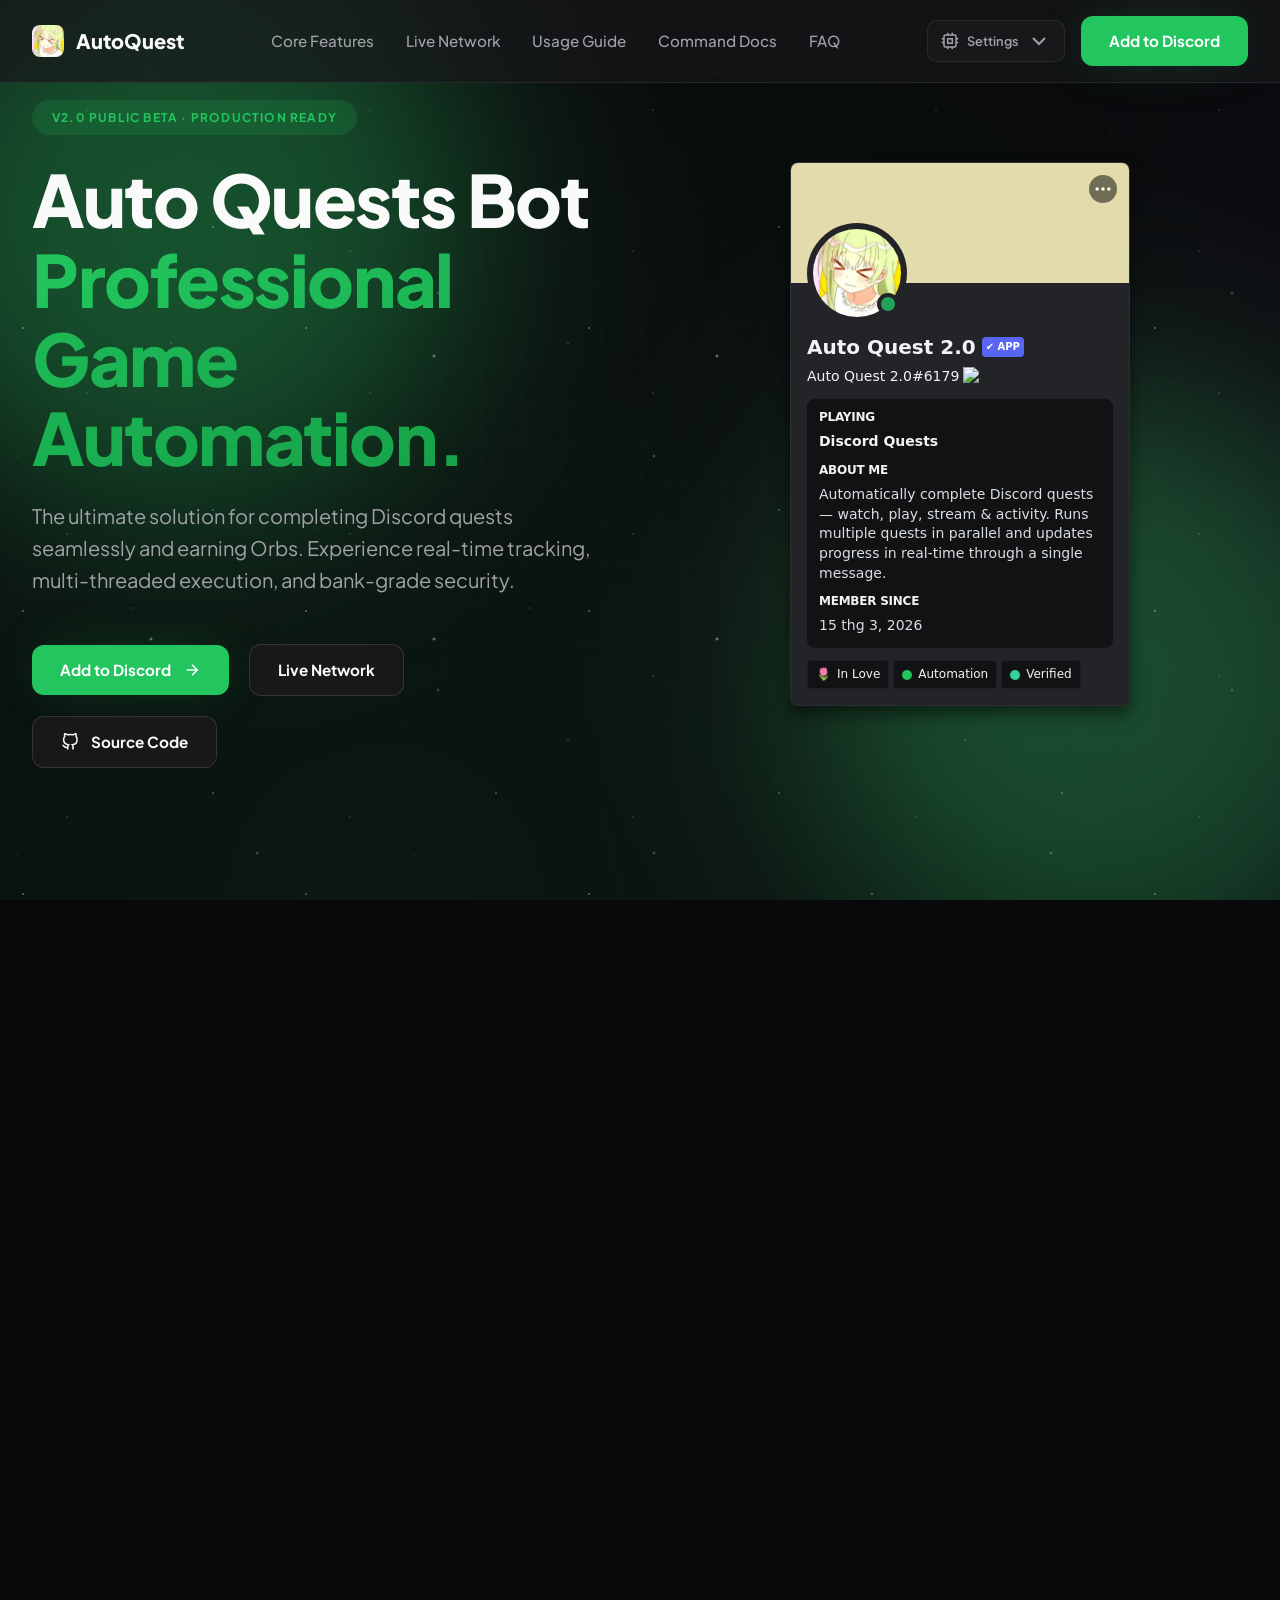
==== commit 0ee11188: "feat: enhance UI, add translations, and improve bot stats integration - Add "Buy Me a Coffee" and "M" ====
--- a/index.html
+++ b/index.html
@@ -1,28 +1,22 @@
 <!doctype html>
 <html lang="vi" data-theme="dark">
-  <head>
+
+<head>
     <meta charset="UTF-8" />
     <meta name="viewport" content="width=device-width, initial-scale=1.0" />
     <title>Auto Quest Bot — Professional Discord Automation</title>
 
     <!-- SEO Meta Tags -->
-    <meta
-      name="description"
-      content="The most advanced Discord Quest automation solution. Secure, fast, and 100% open source. Complete all quests with a single command."
-    />
+    <meta name="description"
+        content="The most advanced Discord Quest automation solution. Secure, fast, and 100% open source. Complete all quests with a single command." />
     <meta property="og:title" content="Auto Quest Bot — Next Gen Automation" />
-    <meta
-      property="og:description"
-      content="Securely automate your Discord quests with military-grade encryption and parallel execution."
-    />
+    <meta property="og:description"
+        content="Securely automate your Discord quests with military-grade encryption and parallel execution." />
     <meta property="og:type" content="website" />
 
     <!-- Favicon & Fonts -->
-    <link
-      rel="icon"
-      type="image/svg+xml"
-      href="data:image/svg+xml,<svg xmlns='http://www.w3.org/2000/svg' viewBox='0 0 24 24' fill='%236366f1'><path d='M13 2L3 14h9l-1 8 10-12h-9l1-8z'/></svg>"
-    />
+    <link rel="icon" type="image/svg+xml"
+        href="data:image/svg+xml,<svg xmlns='http://www.w3.org/2000/svg' viewBox='0 0 24 24' fill='%236366f1'><path d='M13 2L3 14h9l-1 8 10-12h-9l1-8z'/></svg>" />
     <link rel="stylesheet" href="assets/css/main.css" />
 
     <!-- Scripts -->
@@ -30,1506 +24,1232 @@
     <script src="assets/js/i18n.js" defer></script>
     <script src="assets/js/theme.js" defer></script>
     <script src="assets/js/stats.js" defer></script>
-  </head>
-  <body>
+</head>
+
+<body>
     <!-- ══ NAVIGATION ══ -->
     <nav class="navbar" id="navbar">
-      <div class="container">
-        <a href="#" class="nav-brand">
-          <img
-            src="assets/img/icons/bot.jpg"
-            alt="Logo"
-            class="brand-logo"
-            onerror="
-              this.src =
-                'data:image/svg+xml,<svg xmlns=%22http://www.w3.org/2000/svg%22 viewBox=%220 0 24 24%22 fill=%22%2310b981%22><path d=%22M13 2L3 14h9l-1 8 10-12h-9l1-8z%22/></svg>'
-            "
-          />
-          <span>AutoQuest</span>
-        </a>
-
-        <!-- Mobile-only invite button (visible < 1024px) -->
-        <a
-          href="https://discord.com/oauth2/authorize?client_id=1482428478916657244"
-          class="btn btn-primary btn-sm mobile-invite-btn"
-          style="display: none"
-          data-i18n="hero.cta_add"
-          ><svg class="icon icon-sm" style="margin-right: 4px">
-            <use href="#i-plus" /></svg
-          >Invite Bot</a
-        >
-
-        <ul class="nav-links">
-          <li>
-            <button
-              class="nav-link"
-              data-scroll-to="features"
-              data-i18n="nav.features"
-            >
-              Tính năng
-            </button>
-          </li>
-          <li>
-            <button
-              class="nav-link"
-              data-scroll-to="stats"
-              data-i18n="nav.stats"
-            >
-              Trạng thái
-            </button>
-          </li>
-          <li>
-            <button
-              class="nav-link"
-              data-scroll-to="guide"
-              data-i18n="nav.guide"
-            >
-              Hướng dẫn
-            </button>
-          </li>
-          <li>
-            <button
-              class="nav-link"
-              data-scroll-to="commands"
-              data-i18n="nav.commands"
-            >
-              Lệnh
-            </button>
-          </li>
-          <li>
-            <button class="nav-link" data-scroll-to="faq" data-i18n="nav.faq">
-              FAQ
-            </button>
-          </li>
-        </ul>
-
-        <div class="nav-actions">
-          <!-- Unified Settings Dropdown -->
-          <div class="nav-dropdown" id="settings-dropdown">
-            <button class="nav-dropdown-btn" id="settings-btn">
-              <svg class="icon icon-sm"><use href="#i-cpu" /></svg>
-              <span class="dd-label" data-i18n="nav.settings">Settings</span>
-              <svg class="icon icon-xs"><use href="#i-chevron-down" /></svg>
-            </button>
-            <div class="nav-dropdown-content" style="min-width: 220px">
-              <div class="dropdown-group-label" data-i18n="theme.title">
-                Display Mode
-              </div>
-              <div style="display: flex; gap: 4px; padding: 4px">
-                <div
-                  class="dropdown-item-mini"
-                  onclick="setTheme('dark')"
-                  data-theme-value="dark"
-                  title="Dark"
-                >
-                  <svg class="icon icon-sm"><use href="#i-moon" /></svg>
-                </div>
-                <div
-                  class="dropdown-item-mini"
-                  onclick="setTheme('light')"
-                  data-theme-value="light"
-                  title="Light"
-                >
-                  <svg class="icon icon-sm"><use href="#i-sun" /></svg>
-                </div>
-                <div
-                  class="dropdown-item-mini"
-                  onclick="setTheme('system')"
-                  data-theme-value="system"
-                  title="System"
-                >
-                  <svg class="icon icon-sm"><use href="#i-cpu" /></svg>
-                </div>
-              </div>
-
-              <div class="dropdown-divider"></div>
-              <div class="dropdown-group-label" data-i18n="theme.color">
-                Accent Color
-              </div>
-              <div style="display: flex; gap: 4px; padding: 4px">
-                <div
-                  class="dropdown-item-mini"
-                  onclick="setColor('emerald')"
-                  data-color-value="emerald"
-                  title="Emerald"
-                >
-                  <div class="color-preview" style="background: #10b981"></div>
-                </div>
-                <div
-                  class="dropdown-item-mini"
-                  onclick="setColor('amethyst')"
-                  data-color-value="amethyst"
-                  title="Amethyst"
-                >
-                  <div class="color-preview" style="background: #a855f7"></div>
-                </div>
-              </div>
-
-              <div class="dropdown-divider"></div>
-              <div class="dropdown-group-label" data-i18n="nav.lang">
-                Language
-              </div>
-              <div
-                class="dropdown-item"
-                onclick="setLang('vi')"
-                data-lang-value="vi"
-              >
-                🇻🇳 Tiếng Việt
-              </div>
-              <div
-                class="dropdown-item"
-                onclick="setLang('en')"
-                data-lang-value="en"
-              >
-                🇺🇸 English
-              </div>
-              <div
-                class="dropdown-item"
-                onclick="setLang('ja')"
-                data-lang-value="ja"
-              >
-                🇯🇵 日本語
-              </div>
-            </div>
-          </div>
-
-          <a
-            href="https://discord.com/oauth2/authorize?client_id=1482428478916657244"
-            class="btn btn-primary btn-sm"
-            data-i18n="hero.cta_add"
-            >Invite Bot</a
-          >
+        <div class="container">
+            <a href="#" class="nav-brand">
+                <img src="assets/img/icons/bot.jpg" alt="Logo" class="brand-logo"
+                    onerror="this.src='data:image/svg+xml,<svg xmlns=%22http://www.w3.org/2000/svg%22 viewBox=%220 0 24 24%22 fill=%22%2310b981%22><path d=%22M13 2L3 14h9l-1 8 10-12h-9l1-8z%22/></svg>'" />
+                <span>AutoQuest</span>
+            </a>
+
+            <!-- Mobile-only invite button (visible < 1024px) -->
+            <a href="https://discord.com/oauth2/authorize?client_id=1482428478916657244"
+                class="btn btn-primary btn-sm mobile-invite-btn" style="display: none" data-i18n="hero.cta_add">
+                <svg class="icon icon-sm" style="margin-right: 4px">
+                    <use href="#i-plus" />
+                </svg>Invite Bot</a>
+
+            <ul class="nav-links">
+                <li>
+                    <button class="nav-link" data-scroll-to="features" data-i18n="nav.features">
+                        Tính năng
+                    </button>
+                </li>
+                <li>
+                    <button class="nav-link" data-scroll-to="stats" data-i18n="nav.stats">
+                        Trạng thái
+                    </button>
+                </li>
+                <li>
+                    <button class="nav-link" data-scroll-to="guide" data-i18n="nav.guide">
+                        Hướng dẫn
+                    </button>
+                </li>
+                <li>
+                    <button class="nav-link" data-scroll-to="commands" data-i18n="nav.commands">
+                        Lệnh
+                    </button>
+                </li>
+                <li>
+                    <button class="nav-link" data-scroll-to="faq" data-i18n="nav.faq">
+                        FAQ
+                    </button>
+                </li>
+            </ul>
+
+            <div class="nav-actions">
+                <!-- Unified Settings Dropdown -->
+                <div class="nav-dropdown" id="settings-dropdown">
+                    <button class="nav-dropdown-btn" id="settings-btn">
+                        <svg class="icon icon-sm">
+                            <use href="#i-cpu" />
+                        </svg>
+                        <span class="dd-label" data-i18n="nav.settings">Settings</span>
+                        <svg class="icon icon-xs">
+                            <use href="#i-chevron-down" />
+                        </svg>
+                    </button>
+                    <div class="nav-dropdown-content" style="min-width: 220px">
+                        <div class="dropdown-group-label" data-i18n="theme.title">
+                            Display Mode
+                        </div>
+                        <div style="display: flex; gap: 4px; padding: 4px">
+                            <div class="dropdown-item-mini" onclick="setTheme('dark')" data-theme-value="dark"
+                                title="Dark">
+                                <svg class="icon icon-sm">
+                                    <use href="#i-moon" />
+                                </svg>
+                            </div>
+                            <div class="dropdown-item-mini" onclick="setTheme('light')" data-theme-value="light"
+                                title="Light">
+                                <svg class="icon icon-sm">
+                                    <use href="#i-sun" />
+                                </svg>
+                            </div>
+                            <div class="dropdown-item-mini" onclick="setTheme('system')" data-theme-value="system"
+                                title="System">
+                                <svg class="icon icon-sm">
+                                    <use href="#i-cpu" />
+                                </svg>
+                            </div>
+                        </div>
+
+                        <div class="dropdown-divider"></div>
+                        <div class="dropdown-group-label" data-i18n="theme.color">
+                            Accent Color
+                        </div>
+                        <div style="display: flex; gap: 4px; padding: 4px">
+                            <div class="dropdown-item-mini" onclick="setColor('emerald')" data-color-value="emerald"
+                                title="Emerald">
+                                <div class="color-preview" style="background: #10b981"></div>
+                            </div>
+                            <div class="dropdown-item-mini" onclick="setColor('amethyst')" data-color-value="amethyst"
+                                title="Amethyst">
+                                <div class="color-preview" style="background: #a855f7"></div>
+                            </div>
+                        </div>
+
+                        <div class="dropdown-divider"></div>
+                        <div class="dropdown-group-label" data-i18n="nav.lang">
+                            Language
+                        </div>
+                        <div class="dropdown-item" onclick="setLang('vi')" data-lang-value="vi">
+                            🇻🇳 Tiếng Việt
+                        </div>
+                        <div class="dropdown-item" onclick="setLang('en')" data-lang-value="en">
+                            🇺🇸 English
+                        </div>
+                        <div class="dropdown-item" onclick="setLang('ja')" data-lang-value="ja">
+                            🇯🇵 日本語
+                        </div>
+                    </div>
+                </div>
+
+                <a href="https://discord.com/oauth2/authorize?client_id=1482428478916657244"
+                    class="btn btn-primary btn-sm" data-i18n="hero.cta_add">Invite Bot</a>
+            </div>
         </div>
-      </div>
     </nav>
 
     <!-- ══ HERO ══ -->
     <section class="hero">
-      <div class="hero-background"></div>
-
-      <!-- Starry Sky & Shooting Stars -->
-      <div class="stars"></div>
-      <div class="shooting-star"></div>
-      <div class="shooting-star"></div>
-      <div class="shooting-star"></div>
-      <div class="shooting-star"></div>
-      <div class="shooting-star"></div>
-      <div class="shooting-star"></div>
-      <div class="shooting-star"></div>
-      <div class="shooting-star"></div>
-
-      <div class="hero-orb hero-orb-1"></div>
-      <div class="hero-orb hero-orb-2"></div>
-      <div class="hero-orb hero-orb-3"></div>
-
-      <div
-        class="container"
-        style="
-          display: grid;
-          grid-template-columns: 1fr 1fr;
-          gap: 4rem;
-          align-items: center;
-        "
-      >
-        <div
-          class="hero-content"
-          data-reveal
-          style="text-align: left; max-width: none"
-        >
-          <span class="section-tag" data-i18n="hero.badge"
-            >v2.0 Production Ready</span
-          >
-          <h1 class="hero-title">
-            <span data-i18n="hero.title">Hoàn thành Discord Quests</span><br />
-            <span class="text-gradient" data-i18n="hero.title_accent"
-              >Tự động. Bảo mật. Tuyệt đối.</span
-            >
-          </h1>
-          <p
-            class="hero-description"
-            data-i18n="hero.subtitle"
-            style="margin-left: 0"
-          >
-            Giải pháp hàng đầu giúp bạn tự động hóa quy trình làm quest trên
-            Discord. Mã hóa đầu cuối, hiệu suất đa luồng và minh bạch hoàn toàn.
-          </p>
-          <div class="hero-buttons" style="justify-content: flex-start">
-            <a
-              href="https://discord.com/oauth2/authorize?client_id=1482428478916657244"
-              class="btn btn-primary"
-            >
-              <span data-i18n="hero.cta_add">Thêm vào Discord</span>
-              <svg class="icon icon-sm"><use href="#i-arrow-right" /></svg>
-            </a>
-            <a href="#stats" class="btn btn-secondary" data-i18n="nav.stats"
-              >Xem Thống kê</a
-            >
-            <a
-              href="https://github.com/htch9999/discord-quest-bot"
-              target="_blank"
-              class="btn btn-secondary"
-            >
-              <svg class="icon icon-sm"><use href="#i-github" /></svg>
-              <span data-i18n="footer.github">GitHub</span>
-            </a>
-          </div>
+        <div class="hero-background"></div>
+
+        <!-- Starry Sky & Shooting Stars -->
+        <div class="stars"></div>
+        <div class="shooting-star"></div>
+        <div class="shooting-star"></div>
+        <div class="shooting-star"></div>
+        <div class="shooting-star"></div>
+        <div class="shooting-star"></div>
+        <div class="shooting-star"></div>
+        <div class="shooting-star"></div>
+        <div class="shooting-star"></div>
+
+        <div class="hero-orb hero-orb-1"></div>
+        <div class="hero-orb hero-orb-2"></div>
+        <div class="hero-orb hero-orb-3"></div>
+
+        <div class="container" style="display: grid; grid-template-columns: 1fr 1fr; gap: 4rem; align-items: center;">
+            <div class="hero-content" data-reveal style="text-align: left; max-width: none">
+                <span class="section-tag" data-i18n="hero.badge">v2.0 Production Ready</span>
+                <h1 class="hero-title">
+                    <span data-i18n="hero.title">Hoàn thành Discord Quests</span><br />
+                    <span class="text-gradient" data-i18n="hero.title_accent">Tự động. Bảo mật. Tuyệt đối.</span>
+                </h1>
+                <p class="hero-description" data-i18n="hero.subtitle" style="margin-left: 0">
+                    Giải pháp hàng đầu giúp bạn tự động hóa quy trình làm quest trên
+                    Discord. Mã hóa đầu cuối, hiệu suất đa luồng và minh bạch hoàn toàn.
+                </p>
+                <div class="hero-buttons" style="justify-content: flex-start">
+                    <a href="https://discord.com/oauth2/authorize?client_id=1482428478916657244"
+                        class="btn btn-primary">
+                        <span data-i18n="hero.cta_add">Thêm vào Discord</span>
+                        <svg class="icon icon-sm">
+                            <use href="#i-arrow-right" />
+                        </svg>
+                    </a>
+                    <a href="#stats" class="btn btn-secondary" data-i18n="nav.stats">Xem Thống kê</a>
+                    <a href="https://github.com/htch9999/discord-quest-bot" target="_blank" class="btn btn-secondary">
+                        <svg class="icon icon-sm">
+                            <use href="#i-github" />
+                        </svg>
+                        <span data-i18n="footer.github">GitHub</span>
+                    </a>
+                </div>
+            </div>
+
+            <!-- Discord Bot Profile Card -->
+            <div data-reveal style="display: flex; justify-content: center">
+                <div class="discord-popout">
+                    <div class="popout-banner" style="background-color: #e2dcac">
+                        <div class="popout-banner-actions">
+                            <div class="popout-banner-btn">
+                                <svg width="20" height="20" viewbox="0 0 24 24">
+                                    <path fill="currentColor" fill-rule="evenodd" clip-rule="evenodd"
+                                        d="M7 12.001C7 10.8964 6.10457 10.001 5 10.001C3.89543 10.001 3 10.8964 3 12.001C3 13.1055 3.89543 14.001 5 14.001C6.10457 14.001 7 13.1055 7 12.001ZM14 12.001C14 10.8964 13.1046 10.001 12 10.001C10.8954 10.001 10 10.8964 10 12.001C10 13.1055 10.8954 14.001 12 14.001C13.1046 14.001 14 13.1055 14 12.001ZM19 10.001C20.1046 10.001 21 10.8964 21 12.001C21 13.1055 20.1046 14.001 19 14.001C17.8954 14.001 17 13.1055 17 12.001C17 10.8964 17.8954 10.001 19 10.001Z">
+                                    </path>
+                                </svg>
+                            </div>
+                        </div>
+                    </div>
+                    <div class="popout-header">
+                        <div class="popout-avatar-wrapper">
+                            <img src="assets/img/icons/bot.jpg" alt="Bot Avatar" class="popout-avatar"
+                                onerror="this.src='data:image/svg+xml,<svg xmlns=%22http://www.w3.org/2000/svg%22 viewBox=%220 0 100 100%22><rect width=%22100%22 height=%22100%22 fill=%22%2310b981%22/><text x=%2250%%22 y=%2250%%22 font-family=%22sans-serif%22 font-size=%2240%22 fill=%22white%22 text-anchor=%22middle%22 dy=%22.35em%22>AQ</text></svg>'" />
+                            <div class="popout-status online"></div>
+                        </div>
+                    </div>
+
+                    <div class="popout-body">
+                        <div class="popout-name-tag">
+                            <div class="popout-name-row">
+                                <span class="popout-name" data-i18n="profile.name">Auto Quest 2.0</span>
+                                <span class="popout-app-badge">✔ APP</span>
+                            </div>
+                            <div class="popout-discriminator-row">
+                                <span class="popout-discriminator">Auto Quest 2.0#6179</span>
+                                <span class="popout-command-badge" title="Supports Commands">
+                                    <img src="https://discordresources.com/img/supportscommands.svg"
+                                        alt="Supports Commands"
+                                        style="width: 18px; height: 18px; display: inline-block; vertical-align: middle;" />
+                                </span>
+                            </div>
+                        </div>
+
+                        <div class="popout-inner">
+                            <!-- Activity Section -->
+                            <div class="popout-section">
+                                <h3 class="popout-title" data-i18n="profile.playing">
+                                    Đang chơi
+                                </h3>
+                                <div class="popout-activity">
+                                    <div class="popout-text popout-activity-name">
+                                        Discord Quests
+                                    </div>
+                                </div>
+                            </div>
+
+                            <!-- About Me Section -->
+                            <div class="popout-section">
+                                <h3 class="popout-title" data-i18n="profile.about">
+                                    Tiểu sử
+                                </h3>
+                                <div class="popout-text" data-i18n="profile.bio">
+                                    Automatically complete Discord quests — watch, play, stream
+                                    & activity. Runs multiple quests in parallel and updates
+                                    progress in real-time through a single message.<br /><br />
+                                    🚧 Currently in beta — bugs may occur.<br />
+                                    🌐 Website:
+                                    <a href="https://discord-autoquests.vercel.app/"
+                                        style="color: #00a8fc; text-decoration: none">https://discord-autoquests.vercel.app/</a>
+                                    💬 Support: @htch9999 |
+                                    <a href="https://discord.gg/gTVPwvNeEH"
+                                        style="color: #00a8fc; text-decoration: none">https://discord.gg/gTVPwvNeEH</a>
+                                </div>
+                            </div>
+
+                            <div class="popout-section" style="margin-top: 12px">
+                                <h3 class="popout-title" data-i18n="profile.created_at">
+                                    Được tạo vào
+                                </h3>
+                                <div class="popout-text">15 thg 3, 2026</div>
+                            </div>
+                        </div>
+
+                        <div class="popout-roles-wrapper">
+                            <div class="popout-roles">
+                                <span class="popout-role">
+                                    <span class="role-icon">🌷</span>
+                                    In Love
+                                </span>
+                                <span class="popout-role">
+                                    <span class="role-dot" style="background: var(--accent-primary)"></span>
+                                    Automation
+                                </span>
+                                <span class="popout-role">
+                                    <span class="role-dot" style="background: #34d399"></span>
+                                    Verified
+                                </span>
+                            </div>
+                        </div>
+                    </div>
+                </div>
+            </div>
         </div>
-
-        <!-- Discord Bot Profile Card -->
-        <div data-reveal style="display: flex; justify-content: center">
-          <div class="discord-popout">
-            <div class="popout-banner" style="background-color: #e2dcac">
-              <div class="popout-banner-actions">
-                <div class="popout-banner-btn">
-                  <svg width="20" height="20" viewBox="0 0 24 24">
-                    <path
-                      fill="currentColor"
-                      fill-rule="evenodd"
-                      clip-rule="evenodd"
-                      d="M7 12.001C7 10.8964 6.10457 10.001 5 10.001C3.89543 10.001 3 10.8964 3 12.001C3 13.1055 3.89543 14.001 5 14.001C6.10457 14.001 7 13.1055 7 12.001ZM14 12.001C14 10.8964 13.1046 10.001 12 10.001C10.8954 10.001 10 10.8964 10 12.001C10 13.1055 10.8954 14.001 12 14.001C13.1046 14.001 14 13.1055 14 12.001ZM19 10.001C20.1046 10.001 21 10.8964 21 12.001C21 13.1055 20.1046 14.001 19 14.001C17.8954 14.001 17 13.1055 17 12.001C17 10.8964 17.8954 10.001 19 10.001Z"
-                    ></path>
-                  </svg>
-                </div>
-              </div>
-            </div>
-            <div class="popout-header">
-              <div class="popout-avatar-wrapper">
-                <img
-                  src="assets/img/icons/bot.jpg"
-                  alt="Bot Avatar"
-                  class="popout-avatar"
-                  onerror="
-                    this.src =
-                      'data:image/svg+xml,<svg xmlns=%22http://www.w3.org/2000/svg%22 viewBox=%220 0 100 100%22><rect width=%22100%22 height=%22100%22 fill=%22%2310b981%22/><text x=%2250%%22 y=%2250%%22 font-family=%22sans-serif%22 font-size=%2240%22 fill=%22white%22 text-anchor=%22middle%22 dy=%22.35em%22>AQ</text></svg>'
-                  "
-                />
-                <div class="popout-status online"></div>
-              </div>
-            </div>
-
-            <div class="popout-body">
-              <div class="popout-name-tag">
-                <div class="popout-name-row">
-                  <span class="popout-name" data-i18n="profile.name"
-                    >Auto Quest 2.0</span
-                  >
-                  <span class="popout-app-badge">✔ APP</span>
-                </div>
-                <div class="popout-discriminator-row">
-                  <span class="popout-discriminator">Auto Quest 2.0#6179</span>
-                  <span class="popout-command-badge" title="Supports Commands">
-                    <img
-                      src="https://discordresources.com/img/supportscommands.svg"
-                      alt="Supports Commands"
-                      style="
-                        width: 18px;
-                        height: 18px;
-                        display: inline-block;
-                        vertical-align: middle;
-                      "
-                    />
-                  </span>
-                </div>
-              </div>
-
-              <div class="popout-inner">
-                <!-- Activity Section -->
-                <div class="popout-section">
-                  <h3 class="popout-title" data-i18n="profile.playing">Đang chơi</h3>
-                  <div class="popout-activity">
-                    <div
-                      class="popout-text popout-activity-name"
-                    >
-                      Discord Quests
-                    </div>
-                  </div>
-                </div>
-
-                <!-- About Me Section -->
-                <div class="popout-section">
-                  <h3 class="popout-title" data-i18n="profile.about">
-                    Tiểu sử
-                  </h3>
-                  <div class="popout-text" data-i18n="profile.bio">
-                    Automatically complete Discord quests — watch, play, stream
-                    & activity. Runs multiple quests in parallel and updates
-                    progress in real-time through a single message.<br /><br />
-                    🚧 Currently in beta — bugs may occur.<br />
-                    🌐 Website:
-                    <a
-                      href="https://discord-autoquests.vercel.app/"
-                      style="color: #00a8fc; text-decoration: none"
-                      >https://discord-...</a
-                    >
-                  </div>
-                </div>
-
-                <div class="popout-section" style="margin-top: 12px">
-                  <h3 class="popout-title" data-i18n="profile.created_at">Được tạo vào</h3>
-                  <div class="popout-text">15 thg 3, 2026</div>
-                </div>
-              </div>
-
-              <div class="popout-roles-wrapper">
-                <div class="popout-roles">
-                  <span class="popout-role">
-                    <span class="role-icon">🌷</span> In Love
-                  </span>
-                  <span class="popout-role">
-                    <span
-                      class="role-dot"
-                      style="background: var(--accent-primary)"
-                    ></span>
-                    Automation
-                  </span>
-                  <span class="popout-role">
-                    <span class="role-dot" style="background: #34d399"></span>
-                    Verified
-                  </span>
-                </div>
-              </div>
-            </div>
-          </div>
-        </div>
-      </div>
     </section>
 
     <!-- ══ DASHBOARD STATS ══ -->
     <section id="stats" data-reveal>
-      <div class="container">
-        <div class="dashboard">
-          <div class="stats-layout">
-            <div>
-              <div
-                class="dashboard-grid"
-                style="grid-template-columns: 1fr 1fr"
-              >
-                <div class="dash-stat">
-                  <div class="dash-value" id="stat-quests">0</div>
-                  <div class="dash-label" data-i18n="hero.stat_quests">
-                    Global Quests
-                  </div>
-                </div>
-                <div class="dash-stat">
-                  <div class="dash-value" id="stat-users">0</div>
-                  <div class="dash-label" data-i18n="hero.stat_users">
-                    Global Users
-                  </div>
-                </div>
-                <div class="dash-stat">
-                  <div class="dash-value" id="dash-today">0</div>
-                  <div class="dash-label" data-i18n="live_stats.today">
-                    Today
-                  </div>
-                </div>
-                <div class="dash-stat">
-                  <div class="dash-value" id="stat-active">0</div>
-                  <div class="dash-label" data-i18n="live_stats.active">
-                    Active Now
-                  </div>
-                </div>
-                <div class="dash-stat">
-                  <div class="dash-value" id="stat-servers">0</div>
-                  <div class="dash-label" data-i18n="hero.stat_servers">
-                    Servers
-                  </div>
-                </div>
-                <div class="dash-stat">
-                  <div class="dash-value" id="stat-ping">—</div>
-                  <div class="dash-label" data-i18n="live_stats.ping">
-                    Bot Ping
-                  </div>
-                </div>
-              </div>
-              <div
-                style="
-                  margin-top: 2.5rem;
-                  display: flex;
-                  align-items: center;
-                  justify-content: center;
-                  gap: 2rem;
-                "
-              >
-                <div style="text-align: center">
-                  <div
-                    class="dash-value"
-                    style="font-size: 1.25rem; color: var(--accent-primary)"
-                    id="stat-uptime"
-                  >
-                    —
-                  </div>
-                  <div class="dash-label" style="font-size: 0.7rem">Uptime</div>
-                </div>
-                <div style="text-align: center">
-                  <div
-                    class="dash-value"
-                    style="font-size: 1.25rem; color: var(--accent-primary)"
-                    id="last-sync"
-                  >
-                    —
-                  </div>
-                  <div class="dash-label" style="font-size: 0.7rem">
-                    Last Sync
-                  </div>
-                </div>
-              </div>
-            </div>
-            <div class="chart-container-wrapper">
-              <div class="section-tag" data-i18n="live_stats.breakdown">
-                Phân bổ Quest
-              </div>
-              <div class="chart-container">
-                <canvas id="questBreakdownChart"></canvas>
-              </div>
-            </div>
-          </div>
+        <div class="container">
+            <div class="dashboard">
+                <div class="stats-layout">
+                    <div>
+                        <div class="dashboard-grid" style="grid-template-columns: 1fr 1fr">
+                            <div class="dash-stat">
+                                <div class="dash-value" id="stat-quests">0</div>
+                                <div class="dash-label" data-i18n="hero.stat_quests">
+                                    Global Quests
+                                </div>
+                            </div>
+                            <div class="dash-stat">
+                                <div class="dash-value" id="stat-users">0</div>
+                                <div class="dash-label" data-i18n="hero.stat_users">
+                                    Global Users
+                                </div>
+                            </div>
+                            <div class="dash-stat">
+                                <div class="dash-value" id="dash-today">0</div>
+                                <div class="dash-label" data-i18n="live_stats.today">
+                                    Today
+                                </div>
+                            </div>
+                            <div class="dash-stat">
+                                <div class="dash-value" id="stat-active">0</div>
+                                <div class="dash-label" data-i18n="live_stats.active">
+                                    Active Now
+                                </div>
+                            </div>
+                            <div class="dash-stat">
+                                <div class="dash-value" id="stat-servers">0</div>
+                                <div class="dash-label" data-i18n="hero.stat_servers">
+                                    Servers
+                                </div>
+                            </div>
+                            <div class="dash-stat">
+                                <div class="dash-value" id="stat-ping">—</div>
+                                <div class="dash-label" data-i18n="live_stats.ping">
+                                    Bot Ping
+                                </div>
+                            </div>
+                        </div>
+                        <div
+                            style="margin-top: 2.5rem; display: flex; align-items: center; justify-content: center; gap: 2rem;">
+                            <div style="text-align: center">
+                                <div class="dash-value" style="font-size: 1.25rem; color: var(--accent-primary)"
+                                    id="stat-uptime">
+                                    —
+                                </div>
+                                <div class="dash-label" style="font-size: 0.7rem">Uptime</div>
+                            </div>
+                            <div style="text-align: center">
+                                <div class="dash-value" style="font-size: 1.25rem; color: var(--accent-primary)"
+                                    id="last-sync">
+                                    —
+                                </div>
+                                <div class="dash-label" style="font-size: 0.7rem">
+                                    Last Sync
+                                </div>
+                            </div>
+                        </div>
+                    </div>
+                    <div class="chart-container-wrapper">
+                        <div class="section-tag" data-i18n="live_stats.breakdown">
+                            Phân bổ Quest
+                        </div>
+                        <div class="chart-container">
+                            <canvas id="questBreakdownChart"></canvas>
+                        </div>
+                    </div>
+                </div>
+            </div>
         </div>
-      </div>
     </section>
 
     <!-- ══ FEATURES ══ -->
     <section id="features">
-      <div class="container">
-        <div class="section-header" data-reveal>
-          <span class="section-tag">Core Features</span>
-          <h2 data-i18n="features.title">Tại sao chọn AutoQuest?</h2>
-          <p data-i18n="features.subtitle">
-            Kiến trúc hiện đại tập trung vào sự an toàn và trải nghiệm người
-            dùng.
-          </p>
+        <div class="container">
+            <div class="section-header" data-reveal>
+                <span class="section-tag">Core Features</span>
+                <h2 data-i18n="features.title">Tại sao chọn AutoQuest?</h2>
+                <p data-i18n="features.subtitle">
+                    Kiến trúc hiện đại tập trung vào sự an toàn và trải nghiệm người
+                    dùng.
+                </p>
+            </div>
+
+            <div class="features-grid">
+                <div class="glass-card feature-card" data-reveal>
+                    <div class="icon-wrapper">
+                        <svg class="icon icon-lg">
+                            <use href="#i-shield" />
+                        </svg>
+                    </div>
+                    <h3 data-i18n="features.security_title">Bảo mật Zero-Knowledge</h3>
+                    <p data-i18n="features.security_desc">
+                        Token được mã hóa AES-256-GCM với khóa riêng biệt cho từng người
+                        dùng.
+                    </p>
+                </div>
+
+                <div class="glass-card feature-card" data-reveal>
+                    <div class="icon-wrapper">
+                        <svg class="icon icon-lg">
+                            <use href="#i-zap" />
+                        </svg>
+                    </div>
+                    <h3 data-i18n="features.parallel_title">Xử lý Đa luồng</h3>
+                    <p data-i18n="features.parallel_desc">
+                        Tự động chạy tối đa 6 quest song song, rút ngắn 90% thời gian chờ
+                        đợi.
+                    </p>
+                </div>
+
+                <div class="glass-card feature-card" data-reveal>
+                    <div class="icon-wrapper">
+                        <svg class="icon icon-lg">
+                            <use href="#i-cpu" />
+                        </svg>
+                    </div>
+                    <h3 data-i18n="features.auto_title">Lập lịch Thông minh</h3>
+                    <p data-i18n="features.auto_desc">
+                        Tự động quét và hoàn thành quest mới mỗi 48h mà không cần can
+                        thiệp thủ công.
+                    </p>
+                </div>
+
+                <div class="glass-card feature-card" data-reveal>
+                    <div class="icon-wrapper" style="border: none; background: transparent">
+                        <img src="https://cdn3.emoji.gg/emojis/41827-orbs.png" width="48px" height="48px" alt="orbs" />
+                    </div>
+                    <h3 data-i18n="features.orbs_title">Tích Lũy Orbs Dễ Dàng</h3>
+                    <p data-i18n="features.orbs_desc">
+                        Nhanh chóng hoàn thành mọi Quests trên Discord để dễ dàng nhận về
+                        điểm thưởng Orbs giá trị.
+                    </p>
+                </div>
+            </div>
         </div>
-
-        <div class="features-grid">
-          <div class="glass-card feature-card" data-reveal>
-            <div class="icon-wrapper">
-              <svg class="icon icon-lg"><use href="#i-shield" /></svg>
-            </div>
-            <h3 data-i18n="features.security_title">Bảo mật Zero-Knowledge</h3>
-            <p data-i18n="features.security_desc">
-              Token được mã hóa AES-256-GCM với khóa riêng biệt cho từng người
-              dùng.
-            </p>
-          </div>
-
-          <div class="glass-card feature-card" data-reveal>
-            <div class="icon-wrapper">
-              <svg class="icon icon-lg"><use href="#i-zap" /></svg>
-            </div>
-            <h3 data-i18n="features.parallel_title">Xử lý Đa luồng</h3>
-            <p data-i18n="features.parallel_desc">
-              Tự động chạy tối đa 6 quest song song, rút ngắn 90% thời gian chờ
-              đợi.
-            </p>
-          </div>
-
-          <div class="glass-card feature-card" data-reveal>
-            <div class="icon-wrapper">
-              <svg class="icon icon-lg"><use href="#i-cpu" /></svg>
-            </div>
-            <h3 data-i18n="features.auto_title">Lập lịch Thông minh</h3>
-            <p data-i18n="features.auto_desc">
-              Tự động quét và hoàn thành quest mới mỗi 48h mà không cần can
-              thiệp thủ công.
-            </p>
-          </div>
-
-          <div class="glass-card feature-card" data-reveal>
-            <div class="icon-wrapper" style="border: none; background: transparent;">
-              <img src="https://cdn3.emoji.gg/emojis/41827-orbs.png" width="48px" height="48px" alt="orbs">
-            </div>
-            <h3 data-i18n="features.orbs_title">Tích Lũy Orbs Dễ Dàng</h3>
-            <p data-i18n="features.orbs_desc">
-              Nhanh chóng hoàn thành mọi Quests trên Discord để dễ dàng nhận về điểm thưởng Orbs giá trị.
-            </p>
-          </div>
-        </div>
-      </div>
     </section>
 
     <!-- ══ GUIDE (STEP-BY-STEP) ══ -->
     <section id="guide" data-reveal>
-      <div class="container">
-        <div class="section-header">
-          <span class="section-tag" data-i18n="guide.badge">Đầy đủ 3 bước</span>
-          <h2 data-i18n="guide.title">Bắt đầu Sử dụng Bot</h2>
-          <p data-i18n="guide.subtitle">
-            Hướng dẫn chi tiết giúp bạn tự động hóa Discord Quest chỉ trong 3
-            phút.
-          </p>
+        <div class="container">
+            <div class="section-header">
+                <span class="section-tag" data-i18n="guide.badge">Đầy đủ 3 bước</span>
+                <h2 data-i18n="guide.title">Bắt đầu Sử dụng Bot</h2>
+                <p data-i18n="guide.subtitle">
+                    Hướng dẫn chi tiết giúp bạn tự động hóa Discord Quest chỉ trong 3
+                    phút.
+                </p>
+            </div>
+
+            <div class="guide-steps">
+                <!-- Step 1 -->
+                <div class="glass-card guide-step-card" data-reveal>
+                    <div class="step-num">01</div>
+                    <div class="step-content">
+                        <h3 data-i18n="guide.step1_title">Mời Bot & Tham gia Support</h3>
+                        <p data-i18n="guide.step1_desc">
+                            Thêm bot vào server của bạn. Chúng tôi khuyến khích tham gia
+                            server support để cập nhật tính năng mới nhất.
+                        </p>
+                        <div style="display: flex; gap: 1rem; margin-top: 1.5rem">
+                            <a href="https://discord.com/oauth2/authorize?client_id=1282428478916657152"
+                                class="btn btn-primary" style="flex: 1; justify-content: center">Invite Bot</a>
+                            <a href="https://discord.gg/gTVPwvNe" class="btn btn-secondary"
+                                style="flex: 1; justify-content: center">Support</a>
+                        </div>
+                    </div>
+                </div>
+
+                <!-- Step 2 -->
+                <div class="glass-card guide-step-card" data-reveal>
+                    <div class="step-num">02</div>
+                    <div class="step-content">
+                        <h3 data-i18n="guide.step2_title">
+                            Lấy Discord Authentication Token
+                        </h3>
+                        <p data-i18n="guide.step2_desc">
+                            Bot cần token này để thực hiện nhiệm vụ xem stream/chơi game.
+                            Tuyệt đối không chia sẻ cho người khác.
+                        </p>
+
+                        <div class="token-instructions"
+                            style="margin-top: 1.5rem; font-size: 0.85rem; color: var(--text-secondary);">
+                            <ol style="padding-left: 1.25rem">
+                                <li data-i18n="token.step0">
+                                    Đăng nhập Discord trên trình duyệt.
+                                </li>
+                                <li data-i18n="token.step1">Nhấn F12 > Tab Console.</li>
+                                <li data-i18n="token.step2">
+                                    Bật chế độ Mobile (Ctrl+Shift+M).
+                                </li>
+                            </ol>
+                        </div>
+
+                        <div class="code-container" style="margin-top: 1rem">
+                            <div class="code-header">
+                                <span data-i18n="token.step3">Dán code bên dưới:</span>
+                                <button class="btn-copy" data-copy-target="token-code-real" title="Copy">
+                                    <svg width="16" height="16" viewBox="0 0 24 24" fill="none" stroke="currentColor"
+                                        stroke-width="2" stroke-linecap="round" stroke-linejoin="round">
+                                        <rect x="9" y="9" width="13" height="13" rx="2" ry="2" />
+                                        <path d="M5 15H4a2 2 0 0 1-2-2V4a2 2 0 0 1 2-2h9a2 2 0 0 1 2 2v1" />
+                                    </svg>
+                                </button>
+                            </div>
+                            <code class="code-block" id="token-code-real"
+                                style="font-size: 0.75rem; white-space: pre-wrap; word-break: break-all;">const iframe = document.createElement('iframe');
+console.log(
+  'Token: %c%s',
+  'font-size:16px;',
+  JSON.parse(document.body.appendChild(iframe).contentWindow.localStorage.token)
+);
+iframe.remove();</code>
+                        </div>
+                    </div>
+                </div>
+
+                <!-- Step 3 -->
+                <div class="glass-card guide-step-card" data-reveal>
+                    <div class="step-num">03</div>
+                    <div class="step-content">
+                        <h3 data-i18n="guide.step3_title">Kích hoạt Tự động hóa</h3>
+                        <p data-i18n="guide.step3_desc">
+                            Sử dụng lệnh trực tiếp trong Discord để lưu cấu hình. Mọi dữ
+                            liệu đều được mã hóa an toàn.
+                        </p>
+
+                        <div style="display: flex; flex-direction: column; gap: 0.75rem; margin-top: 1.5rem;">
+                            <div class="command-box"
+                                style="padding: 0.75rem 1rem; background: var(--bg-void); border-radius: 10px; border: 1px solid var(--border);">
+                                <code
+                                    style="font-family: var(--font-mono); color: var(--accent-primary); font-weight: 600;">/autoquests add</code>
+                                <span style="color: var(--text-muted); font-size: 0.8rem; margin-left: 0.5rem;"
+                                    data-i18n="guide.cmd_autoquests_add">— Lưu token và bật auto-quest 24/7</span>
+                            </div>
+                            <div class="command-box"
+                                style="padding: 0.75rem 1rem; background: var(--bg-void); border-radius: 10px; border: 1px solid var(--border);">
+                                <code
+                                    style="font-family: var(--font-mono); color: var(--accent-primary); font-weight: 600;">/autoquests run</code>
+                                <span style="color: var(--text-muted); font-size: 0.8rem; margin-left: 0.5rem;"
+                                    data-i18n="guide.cmd_autoquests_run">— Chạy ngay phiên quest đầu tiên</span>
+                            </div>
+                            <div class="command-box"
+                                style="padding: 0.75rem 1rem; background: var(--bg-void); border-radius: 10px; border: 1px solid var(--border);">
+                                <code
+                                    style="font-family: var(--font-mono); color: var(--accent-primary); font-weight: 600;">/quests</code>
+                                <span style="color: var(--text-muted); font-size: 0.8rem; margin-left: 0.5rem;"
+                                    data-i18n="guide.cmd_quests">— Chạy quest một lần (token không được lưu)</span>
+                            </div>
+                            <div class="command-box"
+                                style="padding: 0.75rem 1rem; background: var(--bg-void); border-radius: 10px; border: 1px solid var(--border);">
+                                <code
+                                    style="font-family: var(--font-mono); color: var(--accent-primary); font-weight: 600;">/help</code>
+                                <span style="color: var(--text-muted); font-size: 0.8rem; margin-left: 0.5rem;"
+                                    data-i18n="guide.cmd_help">— Hướng dẫn sử dụng bot</span>
+                            </div>
+                        </div>
+                    </div>
+                </div>
+            </div>
         </div>
-
-        <div class="guide-steps">
-          <!-- Step 1 -->
-          <div class="glass-card guide-step-card" data-reveal>
-            <div class="step-num">01</div>
-            <div class="step-content">
-              <h3 data-i18n="guide.step1_title">Mời Bot & Tham gia Support</h3>
-              <p data-i18n="guide.step1_desc">
-                Thêm bot vào server của bạn. Chúng tôi khuyến khích tham gia
-                server support để cập nhật tính năng mới nhất.
-              </p>
-              <div style="display: flex; gap: 1rem; margin-top: 1.5rem">
-                <a
-                  href="https://discord.com/oauth2/authorize?client_id=1282428478916657152"
-                  class="btn btn-primary"
-                  style="flex: 1; justify-content: center"
-                  >Invite Bot</a
-                >
-                <a
-                  href="https://discord.gg/gTVPwvNe"
-                  class="btn btn-secondary"
-                  style="flex: 1; justify-content: center"
-                  >Support</a
-                >
-              </div>
-            </div>
-          </div>
-
-          <!-- Step 2 -->
-          <div class="glass-card guide-step-card" data-reveal>
-            <div class="step-num">02</div>
-            <div class="step-content">
-              <h3 data-i18n="guide.step2_title">
-                Lấy Discord Authentication Token
-              </h3>
-              <p data-i18n="guide.step2_desc">
-                Bot cần token này để thực hiện nhiệm vụ xem stream/chơi game.
-                Tuyệt đối không chia sẻ cho người khác.
-              </p>
-
-              <div
-                class="token-instructions"
-                style="
-                  margin-top: 1.5rem;
-                  font-size: 0.85rem;
-                  color: var(--text-secondary);
-                "
-              >
-                <ol style="padding-left: 1.25rem">
-                  <li data-i18n="token.step0">
-                    Đăng nhập Discord trên trình duyệt.
-                  </li>
-                  <li data-i18n="token.step1">Nhấn F12 > Tab Console.</li>
-                  <li data-i18n="token.step2">
-                    Bật chế độ Mobile (Ctrl+Shift+M).
-                  </li>
-                </ol>
-              </div>
-
-              <div class="code-container" style="margin-top: 1rem">
-                <div class="code-header">
-                  <span data-i18n="token.step3">Dán code bên dưới:</span>
-                  <button class="btn-copy" data-copy-target="token-code-real">
-                    Copy
-                  </button>
-                </div>
-                <code
-                  class="code-block"
-                  id="token-code-real"
-                  style="font-size: 0.75rem"
-                  >const iframe = document.createElement('iframe'); console.log(
-                  'Token: %c%s', 'font-size:16px;',
-                  JSON.parse(document.body.appendChild(iframe).contentWindow.localStorage.token)
-                  ); iframe.remove();</code
-                >
-              </div>
-            </div>
-          </div>
-
-          <!-- Step 3 -->
-          <div class="glass-card guide-step-card" data-reveal>
-            <div class="step-num">03</div>
-            <div class="step-content">
-              <h3 data-i18n="guide.step3_title">Kích hoạt Tự động hóa</h3>
-              <p data-i18n="guide.step3_desc">
-                Sử dụng lệnh trực tiếp trong Discord để lưu cấu hình. Mọi dữ
-                liệu đều được mã hóa an toàn.
-              </p>
-
-              <div
-                class="command-box"
-                style="
-                  margin-top: 1.5rem;
-                  padding: 1rem;
-                  background: var(--bg-void);
-                  border-radius: 12px;
-                  border: 1px solid var(--border);
-                "
-              >
-                <div
-                  style="
-                    font-size: 0.75rem;
-                    color: var(--accent-primary);
-                    font-weight: 700;
-                    margin-bottom: 0.5rem;
-                  "
-                >
-                  DISCORD COMMAND
-                </div>
-                <code
-                  style="
-                    font-family: var(--font-mono);
-                    color: var(--text-primary);
-                  "
-                  >/autoquests add
-                  <span style="color: var(--text-muted)">[token]</span></code
-                >
-              </div>
-              <p
-                style="
-                  margin-top: 1rem;
-                  font-size: 0.85rem;
-                  color: var(--text-muted);
-                "
-                data-i18n="guide.step3_note"
-              >
-                Sau đó dùng <code>/autoquests run</code> để bắt đầu ngay lập
-                tức.
-              </p>
-            </div>
-          </div>
-        </div>
-      </div>
     </section>
 
     <!-- ══ COMMANDS ══ -->
     <section id="commands" class="bg-surface">
-      <div class="container">
-        <div class="section-header" data-reveal>
-          <span class="section-tag">Documentation</span>
-          <h2 data-i18n="commands.title">Danh mục Lệnh đầy đủ</h2>
-          <p data-i18n="commands.subtitle">
-            Mọi công cụ bạn cần để tương tác với AutoQuest v2.0.
-          </p>
+        <div class="container">
+            <div class="section-header" data-reveal>
+                <span class="section-tag">Documentation</span>
+                <h2 data-i18n="commands.title">Danh mục Lệnh đầy đủ</h2>
+                <p data-i18n="commands.subtitle">
+                    Mọi công cụ bạn cần để tương tác với AutoQuest v2.0.
+                </p>
+            </div>
+
+            <div class="glass-card" style="padding: 0; overflow: hidden" data-reveal>
+                <div class="responsive-table-wrapper">
+                    <table class="responsive-table">
+                        <thead style="background: var(--bg-void)">
+                            <tr>
+                                <th
+                                    style="padding: 1.5rem 2rem; color: var(--text-muted); font-size: 0.8rem; text-transform: uppercase;">
+                                    data-i18n="commands.col_command">
+                                    Lệnh
+                                </th>
+                                <th style="padding: 1.5rem 2rem; color: var(--text-muted); font-size: 0.8rem; text-transform: uppercase;"
+                                    data-i18n="commands.col_desc">
+                                    Mô tả
+                                </th>
+                                <th style="padding: 1.5rem 2rem; color: var(--text-muted); font-size: 0.8rem; text-transform: uppercase;"
+                                    data-i18n="commands.col_example">
+                                    Cú pháp Ví dụ
+                                </th>
+                            </tr>
+                        </thead>
+                        <tbody style="font-size: 0.95rem">
+                            <tr style="border-top: 1px solid var(--border)">
+                                <td
+                                    style="padding: 1.5rem 2rem; font-family: var(--font-mono); color: var(--accent-primary); font-weight: 600;">
+                                    /quests &lt;token&gt;
+                                </td>
+                                <td style="padding: 1.5rem 2rem" data-i18n="commands.q_desc">
+                                    Xử lý ngay lập tức toàn bộ quest có sẵn cho token này (Một
+                                    lần).
+                                </td>
+                                <td style="padding: 1.5rem 2rem; color: var(--text-muted)">
+                                    /quests MTQ4O...
+                                </td>
+                            </tr>
+                            <tr style="border-top: 1px solid var(--border); background: rgba(255, 255, 255, 0.01);">
+                                <td
+                                    style="padding: 1.5rem 2rem; font-family: var(--font-mono); color: var(--accent-primary); font-weight: 600;">
+                                    /autoquests add &lt;token&gt;
+                                </td>
+                                <td style="padding: 1.5rem 2rem" data-i18n="commands.a_add">
+                                    Lưu token mã hóa và tự động làm quest mỗi khi có sự kiện mới
+                                    24/7.
+                                </td>
+                                <td style="padding: 1.5rem 2rem; color: var(--text-muted)">
+                                    /autoquests add
+                                </td>
+                            </tr>
+                            <tr style="border-top: 1px solid var(--border)">
+                                <td
+                                    style="padding: 1.5rem 2rem; font-family: var(--font-mono); color: var(--accent-primary); font-weight: 600;">
+                                    /autoquests list
+                                </td>
+                                <td style="padding: 1.5rem 2rem" data-i18n="commands.a_list">
+                                    Hiển thị danh sách các tài khoản đang trong trạng thái Tự
+                                    động.
+                                </td>
+                                <td style="padding: 1.5rem 2rem; color: var(--text-muted)">
+                                    /autoquests list
+                                </td>
+                            </tr>
+                            <tr style="border-top: 1px solid var(--border); background: rgba(255, 255, 255, 0.01);">
+                                <td
+                                    style="padding: 1.5rem 2rem; font-family: var(--font-mono); color: var(--accent-primary); font-weight: 600;">
+                                    /autoquests remove
+                                </td>
+                                <td style="padding: 1.5rem 2rem" data-i18n="commands.a_rem">
+                                    Gỡ bỏ token và xóa sạch lịch sử thống kê của bạn khỏi cơ sở
+                                    dữ liệu.
+                                </td>
+                                <td style="padding: 1.5rem 2rem; color: var(--text-muted)">
+                                    /autoquests remove [label]
+                                </td>
+                            </tr>
+                            <tr style="border-top: 1px solid var(--border)">
+                                <td
+                                    style="padding: 1.5rem 2rem; font-family: var(--font-mono); color: var(--accent-primary); font-weight: 600;">
+                                    /autoquests run
+                                </td>
+                                <td style="padding: 1.5rem 2rem" data-i18n="commands.a_run">
+                                    Kích hoạt phiên chạy ngay lập tức cho token đã lưu.
+                                </td>
+                                <td style="padding: 1.5rem 2rem; color: var(--text-muted)">
+                                    /autoquests run [label]
+                                </td>
+                            </tr>
+                            <tr style="border-top: 1px solid var(--border); background: rgba(255, 255, 255, 0.01);">
+                                <td
+                                    style="padding: 1.5rem 2rem; font-family: var(--font-mono); color: var(--accent-primary); font-weight: 600;">
+                                    /autoquests status
+                                </td>
+                                <td style="padding: 1.5rem 2rem" data-i18n="commands.a_status">
+                                    Xem trạng thái chi tiết và lịch chạy tiếp theo.
+                                </td>
+                                <td style="padding: 1.5rem 2rem; color: var(--text-muted)">
+                                    /autoquests status
+                                </td>
+                            </tr>
+                            <tr style="border-top: 1px solid var(--border)">
+                                <td
+                                    style="padding: 1.5rem 2rem; font-family: var(--font-mono); color: var(--accent-primary); font-weight: 600;">
+                                    /autoquests-info
+                                </td>
+                                <td style="padding: 1.5rem 2rem" data-i18n="commands.s_user">
+                                    Báo cáo chi tiết hiệu suất và khối lượng quest cá nhân.
+                                </td>
+                                <td style="padding: 1.5rem 2rem; color: var(--text-muted)">
+                                    /autoquests-info
+                                </td>
+                            </tr>
+                            <tr style="border-top: 1px solid var(--border)">
+                                <td
+                                    style="padding: 1.5rem 2rem; font-family: var(--font-mono); color: var(--accent-primary); font-weight: 600;">
+                                    /stats user
+                                </td>
+                                <td style="padding: 1.5rem 2rem" data-i18n="commands.s_user">
+                                    Báo cáo chi tiết hiệu suất và khối lượng quest bạn đã hoàn
+                                    thành.
+                                </td>
+                                <td style="padding: 1.5rem 2rem; color: var(--text-muted)">
+                                    /stats user
+                                </td>
+                            </tr>
+                        </tbody>
+                    </table>
+                </div>
+            </div>
         </div>
-
-        <div
-          class="glass-card"
-          style="padding: 0; overflow: hidden"
-          data-reveal
-        >
-          <div class="responsive-table-wrapper">
-            <table class="responsive-table">
-              <thead style="background: var(--bg-void)">
-                <tr>
-                  <th
-                    style="
-                      padding: 1.5rem 2rem;
-                      color: var(--text-muted);
-                      font-size: 0.8rem;
-                      text-transform: uppercase;
-                    "
-                    data-i18n="commands.col_command"
-                  >
-                    Lệnh
-                  </th>
-                  <th
-                    style="
-                      padding: 1.5rem 2rem;
-                      color: var(--text-muted);
-                      font-size: 0.8rem;
-                      text-transform: uppercase;
-                    "
-                    data-i18n="commands.col_desc"
-                  >
-                    Mô tả
-                  </th>
-                  <th
-                    style="
-                      padding: 1.5rem 2rem;
-                      color: var(--text-muted);
-                      font-size: 0.8rem;
-                      text-transform: uppercase;
-                    "
-                    data-i18n="commands.col_example"
-                  >
-                    Cú pháp Ví dụ
-                  </th>
-                </tr>
-              </thead>
-              <tbody style="font-size: 0.95rem">
-                <tr style="border-top: 1px solid var(--border)">
-                  <td
-                    style="
-                      padding: 1.5rem 2rem;
-                      font-family: var(--font-mono);
-                      color: var(--accent-primary);
-                      font-weight: 600;
-                    "
-                  >
-                    /quests &lt;token&gt;
-                  </td>
-                  <td style="padding: 1.5rem 2rem" data-i18n="commands.q_desc">
-                    Xử lý ngay lập tức toàn bộ quest có sẵn cho token này (Một
-                    lần).
-                  </td>
-                  <td style="padding: 1.5rem 2rem; color: var(--text-muted)">
-                    /quests MTQ4O...
-                  </td>
-                </tr>
-                <tr
-                  style="
-                    border-top: 1px solid var(--border);
-                    background: rgba(255, 255, 255, 0.01);
-                  "
-                >
-                  <td
-                    style="
-                      padding: 1.5rem 2rem;
-                      font-family: var(--font-mono);
-                      color: var(--accent-primary);
-                      font-weight: 600;
-                    "
-                  >
-                    /autoquests add &lt;token&gt;
-                  </td>
-                  <td style="padding: 1.5rem 2rem" data-i18n="commands.a_add">
-                    Lưu token mã hóa và tự động làm quest mỗi khi có sự kiện mới
-                    24/7.
-                  </td>
-                  <td style="padding: 1.5rem 2rem; color: var(--text-muted)">
-                    /autoquests add
-                  </td>
-                </tr>
-                <tr style="border-top: 1px solid var(--border)">
-                  <td
-                    style="
-                      padding: 1.5rem 2rem;
-                      font-family: var(--font-mono);
-                      color: var(--accent-primary);
-                      font-weight: 600;
-                    "
-                  >
-                    /autoquests list
-                  </td>
-                  <td style="padding: 1.5rem 2rem" data-i18n="commands.a_list">
-                    Hiển thị danh sách các tài khoản đang trong trạng thái Tự
-                    động.
-                  </td>
-                  <td style="padding: 1.5rem 2rem; color: var(--text-muted)">
-                    /autoquests list
-                  </td>
-                </tr>
-                <tr
-                  style="
-                    border-top: 1px solid var(--border);
-                    background: rgba(255, 255, 255, 0.01);
-                  "
-                >
-                  <td
-                    style="
-                      padding: 1.5rem 2rem;
-                      font-family: var(--font-mono);
-                      color: var(--accent-primary);
-                      font-weight: 600;
-                    "
-                  >
-                    /autoquests remove
-                  </td>
-                  <td style="padding: 1.5rem 2rem" data-i18n="commands.a_rem">
-                    Gỡ bỏ token và xóa sạch lịch sử thống kê của bạn khỏi cơ sở
-                    dữ liệu.
-                  </td>
-                  <td style="padding: 1.5rem 2rem; color: var(--text-muted)">
-                    /autoquests remove [label]
-                  </td>
-                </tr>
-                <tr style="border-top: 1px solid var(--border)">
-                  <td
-                    style="
-                      padding: 1.5rem 2rem;
-                      font-family: var(--font-mono);
-                      color: var(--accent-primary);
-                      font-weight: 600;
-                    "
-                  >
-                    /autoquests run
-                  </td>
-                  <td style="padding: 1.5rem 2rem" data-i18n="commands.a_run">
-                    Kích hoạt phiên chạy ngay lập tức cho token đã lưu.
-                  </td>
-                  <td style="padding: 1.5rem 2rem; color: var(--text-muted)">
-                    /autoquests run [label]
-                  </td>
-                </tr>
-                <tr
-                  style="
-                    border-top: 1px solid var(--border);
-                    background: rgba(255, 255, 255, 0.01);
-                  "
-                >
-                  <td
-                    style="
-                      padding: 1.5rem 2rem;
-                      font-family: var(--font-mono);
-                      color: var(--accent-primary);
-                      font-weight: 600;
-                    "
-                  >
-                    /autoquests status
-                  </td>
-                  <td
-                    style="padding: 1.5rem 2rem"
-                    data-i18n="commands.a_status"
-                  >
-                    Xem trạng thái chi tiết và lịch chạy tiếp theo.
-                  </td>
-                  <td style="padding: 1.5rem 2rem; color: var(--text-muted)">
-                    /autoquests status
-                  </td>
-                </tr>
-                <tr style="border-top: 1px solid var(--border)">
-                  <td
-                    style="
-                      padding: 1.5rem 2rem;
-                      font-family: var(--font-mono);
-                      color: var(--accent-primary);
-                      font-weight: 600;
-                    "
-                  >
-                    /autoquests-info
-                  </td>
-                  <td style="padding: 1.5rem 2rem" data-i18n="commands.s_user">
-                    Báo cáo chi tiết hiệu suất và khối lượng quest cá nhân.
-                  </td>
-                  <td style="padding: 1.5rem 2rem; color: var(--text-muted)">
-                    /autoquests-info
-                  </td>
-                </tr>
-                <tr style="border-top: 1px solid var(--border)">
-                  <td
-                    style="
-                      padding: 1.5rem 2rem;
-                      font-family: var(--font-mono);
-                      color: var(--accent-primary);
-                      font-weight: 600;
-                    "
-                  >
-                    /stats user
-                  </td>
-                  <td style="padding: 1.5rem 2rem" data-i18n="commands.s_user">
-                    Báo cáo chi tiết hiệu suất và khối lượng quest bạn đã hoàn
-                    thành.
-                  </td>
-                  <td style="padding: 1.5rem 2rem; color: var(--text-muted)">
-                    /stats user
-                  </td>
-                </tr>
-              </tbody>
-            </table>
-          </div>
-        </div>
-      </div>
     </section>
 
     <!-- ══ FAQ ══ -->
     <section id="faq">
-      <div class="container">
-        <div class="section-header" data-reveal>
-          <span class="section-tag">Security & Policy</span>
-          <h2 data-i18n="faq.title">Câu hỏi & Giải đáp chuyên sâu</h2>
-          <p data-i18n="faq.subtitle">
-            Mọi điều bạn cần biết về cơ chế hoạt động và bảo mật của AutoQuest.
-          </p>
+        <div class="container">
+            <div class="section-header" data-reveal>
+                <span class="section-tag">Security & Policy</span>
+                <h2 data-i18n="faq.title">Câu hỏi & Giải đáp chuyên sâu</h2>
+                <p data-i18n="faq.subtitle">
+                    Mọi điều bạn cần biết về cơ chế hoạt động và bảo mật của AutoQuest.
+                </p>
+            </div>
+
+            <div class="faq-container" id="faq-list">
+                <!-- FAQ entries will be dynamically generated or mapped via i18n loop if possible, 
+                                                                                 but for now we define 10 slots for i18n to fill -->
+                <div class="faq-item" data-reveal>
+                    <button class="faq-question">
+                        <span data-i18n="faq.q1"></span>
+                        <svg class="icon icon-sm faq-icon">
+                            <use href="#i-chevron-down" />
+                        </svg>
+                    </button>
+                    <div class="faq-answer">
+                        <div class="faq-answer-inner" data-i18n="faq.a1"></div>
+                    </div>
+                </div>
+                <div class="faq-item" data-reveal>
+                    <button class="faq-question">
+                        <span data-i18n="faq.q2"></span>
+                        <svg class="icon icon-sm faq-icon">
+                            <use href="#i-chevron-down" />
+                        </svg>
+                    </button>
+                    <div class="faq-answer">
+                        <div class="faq-answer-inner" data-i18n="faq.a2"></div>
+                    </div>
+                </div>
+                <div class="faq-item" data-reveal>
+                    <button class="faq-question">
+                        <span data-i18n="faq.q3"></span>
+                        <svg class="icon icon-sm faq-icon">
+                            <use href="#i-chevron-down" />
+                        </svg>
+                    </button>
+                    <div class="faq-answer">
+                        <div class="faq-answer-inner" data-i18n="faq.a3"></div>
+                    </div>
+                </div>
+                <div class="faq-item" data-reveal>
+                    <button class="faq-question">
+                        <span data-i18n="faq.q4"></span>
+                        <svg class="icon icon-sm faq-icon">
+                            <use href="#i-chevron-down" />
+                        </svg>
+                    </button>
+                    <div class="faq-answer">
+                        <div class="faq-answer-inner" data-i18n="faq.a4"></div>
+                    </div>
+                </div>
+                <div class="faq-item" data-reveal>
+                    <button class="faq-question">
+                        <span data-i18n="faq.q5"></span>
+                        <svg class="icon icon-sm faq-icon">
+                            <use href="#i-chevron-down" />
+                        </svg>
+                    </button>
+                    <div class="faq-answer">
+                        <div class="faq-answer-inner" data-i18n="faq.a5"></div>
+                    </div>
+                </div>
+                <div class="faq-item" data-reveal>
+                    <button class="faq-question">
+                        <span data-i18n="faq.q6"></span>
+                        <svg class="icon icon-sm faq-icon">
+                            <use href="#i-chevron-down" />
+                        </svg>
+                    </button>
+                    <div class="faq-answer">
+                        <div class="faq-answer-inner" data-i18n="faq.a6"></div>
+                    </div>
+                </div>
+                <div class="faq-item" data-reveal>
+                    <button class="faq-question">
+                        <span data-i18n="faq.q7"></span>
+                        <svg class="icon icon-sm faq-icon">
+                            <use href="#i-chevron-down" />
+                        </svg>
+                    </button>
+                    <div class="faq-answer">
+                        <div class="faq-answer-inner" data-i18n="faq.a7"></div>
+                    </div>
+                </div>
+                <div class="faq-item" data-reveal>
+                    <button class="faq-question">
+                        <span data-i18n="faq.q8"></span>
+                        <svg class="icon icon-sm faq-icon">
+                            <use href="#i-chevron-down" />
+                        </svg>
+                    </button>
+                    <div class="faq-answer">
+                        <div class="faq-answer-inner" data-i18n="faq.a8"></div>
+                    </div>
+                </div>
+                <div class="faq-item" data-reveal>
+                    <button class="faq-question">
+                        <span data-i18n="faq.q9"></span>
+                        <svg class="icon icon-sm faq-icon">
+                            <use href="#i-chevron-down" />
+                        </svg>
+                    </button>
+                    <div class="faq-answer">
+                        <div class="faq-answer-inner" data-i18n="faq.a9"></div>
+                    </div>
+                </div>
+                <div class="faq-item" data-reveal>
+                    <button class="faq-question">
+                        <span data-i18n="faq.q10"></span>
+                        <svg class="icon icon-sm faq-icon">
+                            <use href="#i-chevron-down" />
+                        </svg>
+                    </button>
+                    <div class="faq-answer">
+                        <div class="faq-answer-inner" data-i18n="faq.a10"></div>
+                    </div>
+                </div>
+                <div class="faq-item" data-reveal>
+                    <button class="faq-question">
+                        <span data-i18n="faq.q11"></span>
+                        <svg class="icon icon-sm faq-icon">
+                            <use href="#i-chevron-down" />
+                        </svg>
+                    </button>
+                    <div class="faq-answer">
+                        <div class="faq-answer-inner" data-i18n="faq.a11"></div>
+                    </div>
+                </div>
+                <div class="faq-item" data-reveal>
+                    <button class="faq-question">
+                        <span data-i18n="faq.q12"></span>
+                        <svg class="icon icon-sm faq-icon">
+                            <use href="#i-chevron-down" />
+                        </svg>
+                    </button>
+                    <div class="faq-answer">
+                        <div class="faq-answer-inner" data-i18n="faq.a12"></div>
+                    </div>
+                </div>
+            </div>
         </div>
-
-        <div class="faq-container" id="faq-list">
-          <!-- FAQ entries will be dynamically generated or mapped via i18n loop if possible, 
-                     but for now we define 10 slots for i18n to fill -->
-          <div class="faq-item" data-reveal>
-            <button class="faq-question">
-              <span data-i18n="faq.q1"></span
-              ><svg class="icon icon-sm faq-icon">
-                <use href="#i-chevron-down" />
-              </svg>
-            </button>
-            <div class="faq-answer">
-              <div class="faq-answer-inner" data-i18n="faq.a1"></div>
-            </div>
-          </div>
-          <div class="faq-item" data-reveal>
-            <button class="faq-question">
-              <span data-i18n="faq.q2"></span
-              ><svg class="icon icon-sm faq-icon">
-                <use href="#i-chevron-down" />
-              </svg>
-            </button>
-            <div class="faq-answer">
-              <div class="faq-answer-inner" data-i18n="faq.a2"></div>
-            </div>
-          </div>
-          <div class="faq-item" data-reveal>
-            <button class="faq-question">
-              <span data-i18n="faq.q3"></span
-              ><svg class="icon icon-sm faq-icon">
-                <use href="#i-chevron-down" />
-              </svg>
-            </button>
-            <div class="faq-answer">
-              <div class="faq-answer-inner" data-i18n="faq.a3"></div>
-            </div>
-          </div>
-          <div class="faq-item" data-reveal>
-            <button class="faq-question">
-              <span data-i18n="faq.q4"></span
-              ><svg class="icon icon-sm faq-icon">
-                <use href="#i-chevron-down" />
-              </svg>
-            </button>
-            <div class="faq-answer">
-              <div class="faq-answer-inner" data-i18n="faq.a4"></div>
-            </div>
-          </div>
-          <div class="faq-item" data-reveal>
-            <button class="faq-question">
-              <span data-i18n="faq.q5"></span
-              ><svg class="icon icon-sm faq-icon">
-                <use href="#i-chevron-down" />
-              </svg>
-            </button>
-            <div class="faq-answer">
-              <div class="faq-answer-inner" data-i18n="faq.a5"></div>
-            </div>
-          </div>
-          <div class="faq-item" data-reveal>
-            <button class="faq-question">
-              <span data-i18n="faq.q6"></span
-              ><svg class="icon icon-sm faq-icon">
-                <use href="#i-chevron-down" />
-              </svg>
-            </button>
-            <div class="faq-answer">
-              <div class="faq-answer-inner" data-i18n="faq.a6"></div>
-            </div>
-          </div>
-          <div class="faq-item" data-reveal>
-            <button class="faq-question">
-              <span data-i18n="faq.q7"></span
-              ><svg class="icon icon-sm faq-icon">
-                <use href="#i-chevron-down" />
-              </svg>
-            </button>
-            <div class="faq-answer">
-              <div class="faq-answer-inner" data-i18n="faq.a7"></div>
-            </div>
-          </div>
-          <div class="faq-item" data-reveal>
-            <button class="faq-question">
-              <span data-i18n="faq.q8"></span
-              ><svg class="icon icon-sm faq-icon">
-                <use href="#i-chevron-down" />
-              </svg>
-            </button>
-            <div class="faq-answer">
-              <div class="faq-answer-inner" data-i18n="faq.a8"></div>
-            </div>
-          </div>
-          <div class="faq-item" data-reveal>
-            <button class="faq-question">
-              <span data-i18n="faq.q9"></span
-              ><svg class="icon icon-sm faq-icon">
-                <use href="#i-chevron-down" />
-              </svg>
-            </button>
-            <div class="faq-answer">
-              <div class="faq-answer-inner" data-i18n="faq.a9"></div>
-            </div>
-          </div>
-          <div class="faq-item" data-reveal>
-            <button class="faq-question">
-              <span data-i18n="faq.q10"></span
-              ><svg class="icon icon-sm faq-icon">
-                <use href="#i-chevron-down" />
-              </svg>
-            </button>
-            <div class="faq-answer">
-              <div class="faq-answer-inner" data-i18n="faq.a10"></div>
-            </div>
-          </div>
-          <div class="faq-item" data-reveal>
-            <button class="faq-question">
-              <span data-i18n="faq.q11"></span
-              ><svg class="icon icon-sm faq-icon">
-                <use href="#i-chevron-down" />
-              </svg>
-            </button>
-            <div class="faq-answer">
-              <div class="faq-answer-inner" data-i18n="faq.a11"></div>
-            </div>
-          </div>
-          <div class="faq-item" data-reveal>
-            <button class="faq-question">
-              <span data-i18n="faq.q12"></span
-              ><svg class="icon icon-sm faq-icon">
-                <use href="#i-chevron-down" />
-              </svg>
-            </button>
-            <div class="faq-answer">
-              <div class="faq-answer-inner" data-i18n="faq.a12"></div>
-            </div>
-          </div>
-        </div>
-      </div>
     </section>
 
     <!-- ══ FOOTER ══ -->
     <footer class="footer">
-      <div class="container">
-        <div class="footer-grid">
-          <div class="footer-brand">
-            <a href="#" class="nav-brand">
-              <img
-                src="assets/img/icons/bot.jpg"
-                alt="Logo"
-                class="brand-logo"
-                onerror="
-                  this.src =
-                    'data:image/svg+xml,<svg xmlns=%22http://www.w3.org/2000/svg%22 viewBox=%220 0 24 24%22 fill=%22%2310b981%22><path d=%22M13 2L3 14h9l-1 8 10-12h-9l1-8z%22/></svg>'
-                "
-              />
-              <span>AutoQuest</span>
-            </a>
-            <p data-i18n="footer.tagline">
-              Giải pháp tự động hóa quest chuyên nghiệp, mã nguồn mở và an toàn.
-            </p>
-          </div>
-          <div>
-            <h4 class="footer-title">Navigation</h4>
-            <ul class="footer-links">
-              <li>
-                <a href="#features" data-i18n="nav.features">Tính năng</a>
-              </li>
-              <li><a href="#stats" data-i18n="nav.stats">Trạng thái</a></li>
-              <li><a href="#guide" data-i18n="nav.guide">Hướng dẫn</a></li>
-            </ul>
-          </div>
-          <div>
-            <h4 class="footer-title">Legal</h4>
-            <ul class="footer-links">
-              <li>
-                <a href="legal.html#privacy" data-i18n="footer.privacy"
-                  >Privacy Policy</a
-                >
-              </li>
-              <li>
-                <a href="legal.html#terms" data-i18n="footer.terms"
-                  >Terms of Service</a
-                >
-              </li>
-            </ul>
-          </div>
-          <div>
-            <h4 class="footer-title">Community</h4>
-            <ul class="footer-links">
-              <li>
-                <a href="https://discord.gg/gTVPwvNe" target="_blank"
-                  ><svg
-                    class="icon icon-sm"
-                    style="vertical-align: middle; margin-right: 6px"
-                  >
-                    <use href="#i-discord" /></svg
-                  ><span data-i18n="footer.discord">Discord Server</span></a
-                >
-              </li>
-              <li>
-                <a
-                  href="https://github.com/htch9999/discord-quest-bot"
-                  target="_blank"
-                  ><svg
-                    class="icon icon-sm"
-                    style="vertical-align: middle; margin-right: 6px"
-                  >
-                    <use href="#i-github" /></svg
-                  ><span data-i18n="footer.github">GitHub</span></a
-                >
-              </li>
-              <li>
-                <a
-                  href="https://discord.com/oauth2/authorize?client_id=1482428478916657244"
-                  target="_blank"
-                  ><svg
-                    class="icon icon-sm"
-                    style="vertical-align: middle; margin-right: 6px"
-                  >
-                    <use href="#i-plus" /></svg
-                  ><span data-i18n="hero.cta_add">Invite Bot</span></a
-                >
-              </li>
-            </ul>
-          </div>
+        <div class="container">
+            <div class="footer-grid">
+                <div class="footer-brand">
+                    <a href="#" class="nav-brand">
+                        <img src="assets/img/icons/bot.jpg" alt="Logo" class="brand-logo"
+                            onerror="this.src='data:image/svg+xml,<svg xmlns=%22http://www.w3.org/2000/svg%22 viewBox=%220 0 24 24%22 fill=%22%2310b981%22><path d=%22M13 2L3 14h9l-1 8 10-12h-9l1-8z%22/></svg>'">
+                        <span>AutoQuest</span>
+                    </a>
+                    <p data-i18n="footer.tagline">
+                        Giải pháp tự động hóa quest chuyên nghiệp, mã nguồn mở và an toàn.
+                    </p>
+                    <div class="footer-donate">
+                        <p class="footer-donate-label" data-i18n="footer.donate">Ủng hộ tác giả ☕</p>
+                        <div class="footer-donate-btns">
+                            <a href="https://buymeacoffee.com/htch9999" target="_blank" rel="noopener noreferrer"
+                                class="donate-btn donate-btn-coffee">
+                                <img src="assets/img/bmc-logo.svg" alt="Buy Me A Coffee"
+                                    style="width:16px;height:22px;">
+                                Buy Me a Coffee
+                            </a>
+                            <a href="https://me.momo.vn/htch9999" target="_blank" rel="noopener noreferrer"
+                                class="donate-btn donate-btn-momo">
+                                <img src="https://developers.momo.vn/v3/assets/images/MOMO-Logo-App-6262c3743a290ef02396a24ea2b66c35.png"
+                                    alt="Momo" style="width:20px;height:20px;border-radius:4px;">
+                                Momo
+                            </a>
+                        </div>
+                    </div>
+                </div>
+                <div>
+                    <h4 class="footer-title">Navigation</h4>
+                    <ul class="footer-links">
+                        <li>
+                            <a href="#features" data-i18n="nav.features">Tính năng</a>
+                        </li>
+                        <li>
+                            <a href="#stats" data-i18n="nav.stats">Trạng thái</a>
+                        </li>
+                        <li>
+                            <a href="#guide" data-i18n="nav.guide">Hướng dẫn</a>
+                        </li>
+                    </ul>
+                </div>
+                <div>
+                    <h4 class="footer-title">Legal</h4>
+                    <ul class="footer-links">
+                        <li>
+                            <a href="legal.html#privacy" data-i18n="footer.privacy">Privacy Policy</a>
+                        </li>
+                        <li>
+                            <a href="legal.html#terms" data-i18n="footer.terms">Terms of Service</a>
+                        </li>
+                    </ul>
+                </div>
+                <div>
+                    <h4 class="footer-title">Community</h4>
+                    <ul class="footer-links">
+                        <li>
+                            <a href="https://discord.gg/gTVPwvNe" target="_blank">
+                                <svg class="icon icon-sm" style="vertical-align: middle; margin-right: 6px">
+                                    <use href="#i-discord" />
+                                </svg>
+                                <span data-i18n="footer.discord">Discord Server</span>
+                            </a>
+                        </li>
+                        <li>
+                            <a href="https://github.com/htch9999/discord-quest-bot" target="_blank">
+                                <svg class="icon icon-sm" style="vertical-align: middle; margin-right: 6px">
+                                    <use href="#i-github" />
+                                </svg>
+                                <span data-i18n="footer.github">GitHub</span>
+                            </a>
+                        </li>
+                        <li>
+                            <a href="https://discord.com/oauth2/authorize?client_id=1482428478916657244"
+                                target="_blank">
+                                <svg class="icon icon-sm" style="vertical-align: middle; margin-right: 6px">
+                                    <use href="#i-plus" />
+                                </svg>
+                                <span data-i18n="hero.cta_add">Invite Bot</span>
+                            </a>
+                        </li>
+                    </ul>
+                </div>
+            </div>
+            <div
+                style="border-top: 1px solid var(--border); padding-top: 2rem; text-align: center; font-size: 0.85rem; color: var(--text-muted);">
+                <p data-i18n="footer.made_by">
+                    Made by @htch9999🌷. Licensed under MIT.
+                </p>
+                <p style="margin-top: 0.5rem; font-size: 0.75rem" data-i18n="footer.disclaimer">
+                    Not affiliated with Discord Inc. AutoQuest does not store your
+                    personal data.
+                </p>
+            </div>
         </div>
-        <div
-          style="
-            border-top: 1px solid var(--border);
-            padding-top: 2rem;
-            text-align: center;
-            font-size: 0.85rem;
-            color: var(--text-muted);
-          "
-        >
-          <p data-i18n="footer.made_by">
-            Made by @htch9999🌷. Licensed under MIT.
-          </p>
-          <p
-            style="margin-top: 0.5rem; font-size: 0.75rem"
-            data-i18n="footer.disclaimer"
-          >
-            Not affiliated with Discord Inc. AutoQuest does not store passwords
-            or personal data.
-          </p>
-        </div>
-      </div>
     </footer>
 
     <!-- Mobile Bottom Navigation Bar -->
     <nav class="mobile-bottom-nav">
-      <button class="mobile-nav-item active" data-scroll-to="features">
-        <svg class="icon"><use href="#i-zap" /></svg>
-        <span data-i18n="nav.features">Features</span>
-      </button>
-      <button class="mobile-nav-item" data-scroll-to="stats">
-        <svg class="icon"><use href="#i-activity" /></svg>
-        <span data-i18n="nav.stats">Stats</span>
-      </button>
-      <button class="mobile-nav-item" data-scroll-to="commands">
-        <svg class="icon"><use href="#i-terminal" /></svg>
-        <span data-i18n="nav.commands">Commands</span>
-      </button>
-      <button class="mobile-nav-item" onclick="openMobileSettings()">
-        <svg class="icon"><use href="#i-cpu" /></svg>
-        <span data-i18n="nav.settings">Settings</span>
-      </button>
+        <button class="mobile-nav-item active" data-scroll-to="features">
+            <svg class="icon">
+                <use href="#i-zap" />
+            </svg>
+            <span data-i18n="nav.features">Features</span>
+        </button>
+        <button class="mobile-nav-item" data-scroll-to="stats">
+            <svg class="icon">
+                <use href="#i-activity" />
+            </svg>
+            <span data-i18n="nav.stats">Stats</span>
+        </button>
+        <button class="mobile-nav-item" data-scroll-to="commands">
+            <svg class="icon">
+                <use href="#i-terminal" />
+            </svg>
+            <span data-i18n="nav.commands">Commands</span>
+        </button>
+        <button class="mobile-nav-item" onclick="openMobileSettings()">
+            <svg class="icon">
+                <use href="#i-cpu" />
+            </svg>
+            <span data-i18n="nav.settings">Settings</span>
+        </button>
     </nav>
 
     <!-- Mobile Settings Modal -->
     <div class="mobile-settings-modal" id="mobile-settings-modal">
-      <div class="mobile-settings-content">
-        <div class="mobile-settings-header">
-          <h3 data-i18n="nav.settings">Settings</h3>
-          <button class="mobile-settings-close" onclick="closeMobileSettings()">
-            <svg class="icon"><use href="#i-x" /></svg>
-          </button>
+        <div class="mobile-settings-content">
+            <div class="mobile-settings-header">
+                <h3 data-i18n="nav.settings">Settings</h3>
+                <button class="mobile-settings-close" onclick="closeMobileSettings()">
+                    <svg class="icon">
+                        <use href="#i-x" />
+                    </svg>
+                </button>
+            </div>
+
+            <div class="dropdown-group-label" data-i18n="theme.title">
+                Display Mode
+            </div>
+            <div style="display: flex; gap: 8px; padding: 4px; margin-bottom: 20px">
+                <div class="dropdown-item-mini" onclick="setTheme('dark'); closeMobileSettings();"
+                    data-theme-value="dark">
+                    <svg class="icon">
+                        <use href="#i-moon" />
+                    </svg>
+                </div>
+                <div class="dropdown-item-mini" onclick="setTheme('light'); closeMobileSettings();"
+                    data-theme-value="light">
+                    <svg class="icon">
+                        <use href="#i-sun" />
+                    </svg>
+                </div>
+                <div class="dropdown-item-mini" onclick="setTheme('system'); closeMobileSettings();"
+                    data-theme-value="system">
+                    <svg class="icon">
+                        <use href="#i-cpu" />
+                    </svg>
+                </div>
+            </div>
+
+            <div class="dropdown-group-label" data-i18n="theme.color">
+                Accent Color
+            </div>
+            <div style="display: flex; gap: 8px; padding: 4px; margin-bottom: 20px">
+                <div class="dropdown-item-mini" onclick="setColor('emerald'); closeMobileSettings();"
+                    data-color-value="emerald">
+                    <div class="color-preview" style="background: #10b981"></div>
+                </div>
+                <div class="dropdown-item-mini" onclick="setColor('amethyst'); closeMobileSettings();"
+                    data-color-value="amethyst">
+                    <div class="color-preview" style="background: #a855f7"></div>
+                </div>
+            </div>
+
+            <div class="dropdown-group-label" data-i18n="nav.lang">Language</div>
+            <div class="dropdown-item" onclick="setLang('vi'); closeMobileSettings();" data-lang-value="vi">
+                🇻🇳 Tiếng Việt
+            </div>
+            <div class="dropdown-item" onclick="setLang('en'); closeMobileSettings();" data-lang-value="en">
+                🇺🇸 English
+            </div>
+            <div class="dropdown-item" onclick="setLang('ja'); closeMobileSettings();" data-lang-value="ja">
+                🇯🇵 日本語
+            </div>
         </div>
-
-        <div class="dropdown-group-label" data-i18n="theme.title">
-          Display Mode
-        </div>
-        <div style="display: flex; gap: 8px; padding: 4px; margin-bottom: 20px">
-          <div
-            class="dropdown-item-mini"
-            onclick="
-              setTheme('dark');
-              closeMobileSettings();
-            "
-            data-theme-value="dark"
-          >
-            <svg class="icon"><use href="#i-moon" /></svg>
-          </div>
-          <div
-            class="dropdown-item-mini"
-            onclick="
-              setTheme('light');
-              closeMobileSettings();
-            "
-            data-theme-value="light"
-          >
-            <svg class="icon"><use href="#i-sun" /></svg>
-          </div>
-          <div
-            class="dropdown-item-mini"
-            onclick="
-              setTheme('system');
-              closeMobileSettings();
-            "
-            data-theme-value="system"
-          >
-            <svg class="icon"><use href="#i-cpu" /></svg>
-          </div>
-        </div>
-
-        <div class="dropdown-group-label" data-i18n="theme.color">
-          Accent Color
-        </div>
-        <div style="display: flex; gap: 8px; padding: 4px; margin-bottom: 20px">
-          <div
-            class="dropdown-item-mini"
-            onclick="
-              setColor('emerald');
-              closeMobileSettings();
-            "
-            data-color-value="emerald"
-          >
-            <div class="color-preview" style="background: #10b981"></div>
-          </div>
-          <div
-            class="dropdown-item-mini"
-            onclick="
-              setColor('amethyst');
-              closeMobileSettings();
-            "
-            data-color-value="amethyst"
-          >
-            <div class="color-preview" style="background: #a855f7"></div>
-          </div>
-        </div>
-
-        <div class="dropdown-group-label" data-i18n="nav.lang">Language</div>
-        <div
-          class="dropdown-item"
-          onclick="
-            setLang('vi');
-            closeMobileSettings();
-          "
-          data-lang-value="vi"
-        >
-          🇻🇳 Tiếng Việt
-        </div>
-        <div
-          class="dropdown-item"
-          onclick="
-            setLang('en');
-            closeMobileSettings();
-          "
-          data-lang-value="en"
-        >
-          🇺🇸 English
-        </div>
-        <div
-          class="dropdown-item"
-          onclick="
-            setLang('ja');
-            closeMobileSettings();
-          "
-          data-lang-value="ja"
-        >
-          🇯🇵 日本語
-        </div>
-      </div>
     </div>
 
     <!-- SVG Sprites -->
 
     <svg xmlns="http://www.w3.org/2000/svg" style="display: none">
-      <symbol id="i-zap" viewBox="0 0 24 24">
-        <path d="M13 2L3 14h9l-1 8 10-12h-9l1-8z" />
-      </symbol>
-      <symbol id="i-shield" viewBox="0 0 24 24">
-        <path d="M12 22s8-4 8-10V5l-8-3-8 3v7c0 6 8 10 8 10z" />
-      </symbol>
-      <symbol id="i-activity" viewBox="0 0 24 24">
-        <polyline points="22 12 18 12 15 21 9 3 6 12 2 12" />
-      </symbol>
-      <symbol id="i-terminal" viewBox="0 0 24 24">
-        <polyline points="4 17 10 11 4 5" />
-        <line x1="12" y1="19" x2="20" y2="19" />
-      </symbol>
-      <symbol id="i-x" viewBox="0 0 24 24">
-        <line x1="18" y1="6" x2="6" y2="18" />
-        <line x1="6" y1="6" x2="18" y2="18" />
-      </symbol>
-      <symbol id="i-globe" viewBox="0 0 24 24">
-        <circle cx="12" cy="12" r="10" />
-        <line x1="2" y1="12" x2="22" y2="12" />
-        <path
-          d="M12 2a15.3 15.3 0 0 1 4 10 15.3 15.3 0 0 1-4 10 15.3 15.3 0 0 1-4-10 15.3 15.3 0 0 1 4-10z"
-        />
-      </symbol>
-      <symbol id="i-arrow-right" viewBox="0 0 24 24">
-        <line x1="5" y1="12" x2="19" y2="12" />
-        <polyline points="12 5 19 12 12 19" />
-      </symbol>
-      <symbol id="i-cpu" viewBox="0 0 24 24">
-        <rect x="4" y="4" width="16" height="16" rx="2" />
-        <rect x="9" y="9" width="6" height="6" />
-        <path d="M9 1v3M15 1v3M9 20v3M15 20v3M20 9h3M20 14h3M1 9h3M1 14h3" />
-      </symbol>
-      <symbol id="i-chevron-down" viewBox="0 0 24 24">
-        <polyline points="6 9 12 15 18 9" />
-      </symbol>
-      <symbol id="i-sun" viewBox="0 0 24 24">
-        <circle cx="12" cy="12" r="5" />
-        <line x1="12" y1="1" x2="12" y2="3" />
-        <line x1="12" y1="21" x2="12" y2="23" />
-        <line x1="4.22" y1="4.22" x2="5.64" y2="5.64" />
-        <line x1="18.36" y1="18.36" x2="19.78" y2="19.78" />
-        <line x1="1" y1="12" x2="3" y2="12" />
-        <line x1="21" y1="12" x2="23" y2="12" />
-        <line x1="4.22" y1="19.78" x2="5.64" y2="18.36" />
-        <line x1="18.36" y1="5.64" x2="19.78" y2="4.22" />
-      </symbol>
-      <symbol id="i-moon" viewBox="0 0 24 24">
-        <path d="M21 12.79A9 9 0 1 1 11.21 3 7 7 0 0 0 21 12.79z" />
-      </symbol>
-      <symbol id="i-menu" viewBox="0 0 24 24">
-        <line x1="3" y1="12" x2="21" y2="12" />
-        <line x1="3" y1="6" x2="21" y2="6" />
-        <line x1="3" y1="18" x2="21" y2="18" />
-      </symbol>
-      <symbol id="i-close" viewBox="0 0 24 24">
-        <line x1="18" y1="6" x2="6" y2="18" />
-        <line x1="6" y1="6" x2="18" y2="18" />
-      </symbol>
-      <symbol id="i-check" viewBox="0 0 24 24">
-        <polyline points="20 6 9 17 4 12" />
-      </symbol>
-      <symbol id="i-discord" viewBox="0 0 24 24">
-        <path
-          d="M20.317 4.37a19.791 19.791 0 0 0-4.885-1.515.074.074 0 0 0-.079.037c-.21.375-.444.864-.608 1.25a18.27 18.27 0 0 0-5.487 0 12.64 12.64 0 0 0-.617-1.25.077.077 0 0 0-.079-.037A19.736 19.736 0 0 0 3.677 4.37a.07.07 0 0 0-.032.027C.533 9.046-.32 13.58.099 18.057a.082.082 0 0 0 .031.057 19.9 19.9 0 0 0 5.993 3.03.078.078 0 0 0 .084-.028 14.09 14.09 0 0 0 1.226-1.994.076.076 0 0 0-.041-.106 13.107 13.107 0 0 1-1.872-.892.077.077 0 0 1-.008-.128 10.2 10.2 0 0 0 .372-.292.074.074 0 0 1 .077-.01c3.928 1.793 8.18 1.793 12.062 0a.074.074 0 0 1 .078.01c.12.098.246.198.373.292a.077.077 0 0 1-.006.127 12.299 12.299 0 0 1-1.873.892.077.077 0 0 0-.041.107c.36.698.772 1.362 1.225 1.993a.076.076 0 0 0 .084.028 19.839 19.839 0 0 0 6.002-3.03.077.077 0 0 0 .032-.054c.5-5.177-.838-9.674-3.549-13.66a.061.061 0 0 0-.031-.03zM8.02 15.33c-1.183 0-2.157-1.085-2.157-2.419 0-1.333.956-2.419 2.157-2.419 1.21 0 2.176 1.095 2.157 2.42 0 1.333-.956 2.418-2.157 2.418zm7.975 0c-1.183 0-2.157-1.085-2.157-2.419 0-1.333.956-2.419 2.157-2.419 1.21 0 2.176 1.095 2.157 2.42 0 1.333-.946 2.418-2.157 2.418z"
-        />
-      </symbol>
-      <symbol id="i-github" viewBox="0 0 24 24">
-        <path
-          d="M9 19c-5 1.5-5-2.5-7-3m14 6v-3.87a3.37 3.37 0 0 0-.94-2.61c3.14-.35 6.44-1.54 6.44-7A5.44 5.44 0 0 0 20 4.77 5.07 5.07 0 0 0 19.91 1S18.73.65 16 2.48a13.38 13.38 0 0 0-7 0C6.27.65 5.09 1 5.09 1A5.07 5.07 0 0 0 5 4.77a5.44 5.44 0 0 0-1.5 3.78c0 5.42 3.3 6.61 6.44 7A3.37 3.37 0 0 0 9 18.13V22"
-        />
-      </symbol>
-      <symbol id="i-plus" viewBox="0 0 24 24">
-        <line x1="12" y1="5" x2="12" y2="19" />
-        <line x1="5" y1="12" x2="19" y2="12" />
-      </symbol>
+        <symbol id="i-zap" viewbox="0 0 24 24">
+            <path d="M13 2L3 14h9l-1 8 10-12h-9l1-8z" />
+        </symbol>
+        <symbol id="i-shield" viewbox="0 0 24 24">
+            <path d="M12 22s8-4 8-10V5l-8-3-8 3v7c0 6 8 10 8 10z" />
+        </symbol>
+        <symbol id="i-activity" viewbox="0 0 24 24">
+            <polyline points="22 12 18 12 15 21 9 3 6 12 2 12" />
+        </symbol>
+        <symbol id="i-terminal" viewbox="0 0 24 24">
+            <polyline points="4 17 10 11 4 5" />
+            <line x1="12" y1="19" x2="20" y2="19" />
+        </symbol>
+        <symbol id="i-x" viewbox="0 0 24 24">
+            <line x1="18" y1="6" x2="6" y2="18" />
+            <line x1="6" y1="6" x2="18" y2="18" />
+        </symbol>
+        <symbol id="i-globe" viewbox="0 0 24 24">
+            <circle cx="12" cy="12" r="10" />
+            <line x1="2" y1="12" x2="22" y2="12" />
+            <path d="M12 2a15.3 15.3 0 0 1 4 10 15.3 15.3 0 0 1-4 10 15.3 15.3 0 0 1-4-10 15.3 15.3 0 0 1 4-10z" />
+        </symbol>
+        <symbol id="i-arrow-right" viewbox="0 0 24 24">
+            <line x1="5" y1="12" x2="19" y2="12" />
+            <polyline points="12 5 19 12 12 19" />
+        </symbol>
+        <symbol id="i-cpu" viewbox="0 0 24 24">
+            <rect x="4" y="4" width="16" height="16" rx="2" />
+            <rect x="9" y="9" width="6" height="6" />
+            <path d="M9 1v3M15 1v3M9 20v3M15 20v3M20 9h3M20 14h3M1 9h3M1 14h3" />
+        </symbol>
+        <symbol id="i-chevron-down" viewbox="0 0 24 24">
+            <polyline points="6 9 12 15 18 9" />
+        </symbol>
+        <symbol id="i-sun" viewbox="0 0 24 24">
+            <circle cx="12" cy="12" r="5" />
+            <line x1="12" y1="1" x2="12" y2="3" />
+            <line x1="12" y1="21" x2="12" y2="23" />
+            <line x1="4.22" y1="4.22" x2="5.64" y2="5.64" />
+            <line x1="18.36" y1="18.36" x2="19.78" y2="19.78" />
+            <line x1="1" y1="12" x2="3" y2="12" />
+            <line x1="21" y1="12" x2="23" y2="12" />
+            <line x1="4.22" y1="19.78" x2="5.64" y2="18.36" />
+            <line x1="18.36" y1="5.64" x2="19.78" y2="4.22" />
+        </symbol>
+        <symbol id="i-moon" viewbox="0 0 24 24">
+            <path d="M21 12.79A9 9 0 1 1 11.21 3 7 7 0 0 0 21 12.79z" />
+        </symbol>
+        <symbol id="i-menu" viewbox="0 0 24 24">
+            <line x1="3" y1="12" x2="21" y2="12" />
+            <line x1="3" y1="6" x2="21" y2="6" />
+            <line x1="3" y1="18" x2="21" y2="18" />
+        </symbol>
+        <symbol id="i-close" viewbox="0 0 24 24">
+            <line x1="18" y1="6" x2="6" y2="18" />
+            <line x1="6" y1="6" x2="18" y2="18" />
+        </symbol>
+        <symbol id="i-check" viewbox="0 0 24 24">
+            <polyline points="20 6 9 17 4 12" />
+        </symbol>
+        <symbol id="i-discord" viewbox="0 0 24 24">
+            <path
+                d="M20.317 4.37a19.791 19.791 0 0 0-4.885-1.515.074.074 0 0 0-.079.037c-.21.375-.444.864-.608 1.25a18.27 18.27 0 0 0-5.487 0 12.64 12.64 0 0 0-.617-1.25.077.077 0 0 0-.079-.037A19.736 19.736 0 0 0 3.677 4.37a.07.07 0 0 0-.032.027C.533 9.046-.32 13.58.099 18.057a.082.082 0 0 0 .031.057 19.9 19.9 0 0 0 5.993 3.03.078.078 0 0 0 .084-.028 14.09 14.09 0 0 0 1.226-1.994.076.076 0 0 0-.041-.106 13.107 13.107 0 0 1-1.872-.892.077.077 0 0 1-.008-.128 10.2 10.2 0 0 0 .372-.292.074.074 0 0 1 .077-.01c3.928 1.793 8.18 1.793 12.062 0a.074.074 0 0 1 .078.01c.12.098.246.198.373.292a.077.077 0 0 1-.006.127 12.299 12.299 0 0 1-1.873.892.077.077 0 0 0-.041.107c.36.698.772 1.362 1.225 1.993a.076.076 0 0 0 .084.028 19.839 19.839 0 0 0 6.002-3.03.077.077 0 0 0 .032-.054c.5-5.177-.838-9.674-3.549-13.66a.061.061 0 0 0-.031-.03zM8.02 15.33c-1.183 0-2.157-1.085-2.157-2.419 0-1.333.956-2.419 2.157-2.419 1.21 0 2.176 1.095 2.157 2.42 0 1.333-.956 2.418-2.157 2.418zm7.975 0c-1.183 0-2.157-1.085-2.157-2.419 0-1.333.956-2.419 2.157-2.419 1.21 0 2.176 1.095 2.157 2.42 0 1.333-.946 2.418-2.157 2.418z" />
+        </symbol>
+        <symbol id="i-github" viewbox="0 0 24 24">
+            <path
+                d="M9 19c-5 1.5-5-2.5-7-3m14 6v-3.87a3.37 3.37 0 0 0-.94-2.61c3.14-.35 6.44-1.54 6.44-7A5.44 5.44 0 0 0 20 4.77 5.07 5.07 0 0 0 19.91 1S18.73.65 16 2.48a13.38 13.38 0 0 0-7 0C6.27.65 5.09 1 5.09 1A5.07 5.07 0 0 0 5 4.77a5.44 5.44 0 0 0-1.5 3.78c0 5.42 3.3 6.61 6.44 7A3.37 3.37 0 0 0 9 18.13V22" />
+        </symbol>
+        <symbol id="i-plus" viewbox="0 0 24 24">
+            <line x1="12" y1="5" x2="12" y2="19" />
+            <line x1="5" y1="12" x2="19" y2="12" />
+        </symbol>
     </svg>
 
     <script>
-      // Production API Configuration (Public Only)
-      window.API_BASE = "https://htchserver.tail21b05e.ts.net";
-
-      // Initialize logic once scripts are loaded
-      window.addEventListener("DOMContentLoaded", () => {
-        // Scroll to top on reload
-        window.scrollTo(0, 0);
-        if (history.scrollRestoration) {
-          history.scrollRestoration = "manual";
+        // Production API Configuration (Public Only)
+        window.API_BASE = "https://htchserver.tail21b05e.ts.net";
+
+        // Initialize logic once scripts are loaded
+        window.addEventListener("DOMContentLoaded", () => { // Scroll to top on reload
+            window.scrollTo(0, 0);
+            if (history.scrollRestoration) {
+                history.scrollRestoration = "manual";
+            }
+            if (window.i18nInit)
+                window.i18nInit();
+            if (window.poll)
+                window.poll();
+        });
+
+        // Dropdown Logic
+        document.querySelectorAll(".nav-dropdown-btn").forEach((btn) => {
+            btn.addEventListener("click", (e) => {
+                e.preventDefault();
+                e.stopPropagation();
+                const parent = btn.parentElement;
+                document.querySelectorAll(".nav-dropdown").forEach((d) => {
+                    if (d !== parent)
+                        d.classList.remove("active");
+                });
+                parent.classList.toggle("active");
+            });
+        });
+
+        // Prevent closing when clicking inside dropdown content
+        document.querySelectorAll(".nav-dropdown-content").forEach((content) => {
+            content.addEventListener("click", (e) => { // If it's a mini-item (theme/color), keep dropdown open
+                if (e.target.closest(".dropdown-item-mini")) {
+                    e.stopPropagation();
+                }
+            });
+        });
+
+        window.addEventListener("click", () => {
+            document.querySelectorAll(".nav-dropdown").forEach((d) => d.classList.remove("active"));
+        });
+
+        // Mobile Settings Modal Logic
+        const mobileSettingsModal = document.getElementById("mobile-settings-modal",);
+        function openMobileSettings() {
+            if (mobileSettingsModal) {
+                mobileSettingsModal.classList.add("active");
+                document.body.classList.add("modal-open");
+            }
         }
-
-        if (window.i18nInit) window.i18nInit();
-        if (window.poll) window.poll();
-      });
-
-      // Dropdown Logic
-      document.querySelectorAll(".nav-dropdown-btn").forEach((btn) => {
-        btn.addEventListener("click", (e) => {
-          e.preventDefault();
-          e.stopPropagation();
-          const parent = btn.parentElement;
-          document.querySelectorAll(".nav-dropdown").forEach((d) => {
-            if (d !== parent) d.classList.remove("active");
-          });
-          parent.classList.toggle("active");
+        function closeMobileSettings() {
+            if (mobileSettingsModal) {
+                mobileSettingsModal.classList.remove("active");
+                document.body.classList.remove("modal-open");
+            }
+        }
+        // Close modal when clicking outside content
+        if (mobileSettingsModal) {
+            mobileSettingsModal.addEventListener("click", (e) => {
+                if (e.target === mobileSettingsModal) {
+                    closeMobileSettings();
+                }
+            });
+        }
+
+        // Hash-free Smooth Scroll
+        document.querySelectorAll("[data-scroll-to]").forEach((btn) => {
+            btn.addEventListener("click", () => {
+                const targetId = btn.dataset.scrollTo;
+                const targetEl = document.getElementById(targetId);
+                if (targetEl) { // Update active state in bottom-nav
+                    document.querySelectorAll(".mobile-nav-item[data-scroll-to]").forEach((n) => n.classList.remove("active"));
+                    if (btn.classList.contains("mobile-nav-item")) {
+                        btn.classList.add("active");
+                    } else { // If clicked from desktop nav, try to highlight the correct mobile nav item
+                        const mobileBtn = document.querySelector(`.mobile-nav-item[data-scroll-to="${targetId}"]`,);
+                        if (mobileBtn)
+                            mobileBtn.classList.add("active");
+                    } targetEl.scrollIntoView({ behavior: "smooth", block: "start" });
+                }
+            });
         });
-      });
-
-      // Prevent closing when clicking inside dropdown content
-      document.querySelectorAll(".nav-dropdown-content").forEach((content) => {
-        content.addEventListener("click", (e) => {
-          // If it's a mini-item (theme/color), keep dropdown open
-          if (e.target.closest(".dropdown-item-mini")) {
-            e.stopPropagation();
-          }
+
+        // Inline script for basic UI logic (Faq toggle, Reveal on scroll)
+        window.addEventListener("scroll", () => {
+            const nav = document.getElementById("navbar");
+            if (window.scrollY > 50)
+                nav.classList.add("scrolled");
+            else
+                nav.classList.remove("scrolled");
         });
-      });
-
-      window.addEventListener("click", () => {
-        document
-          .querySelectorAll(".nav-dropdown")
-          .forEach((d) => d.classList.remove("active"));
-      });
-
-      // Mobile Settings Modal Logic
-      const mobileSettingsModal = document.getElementById(
-        "mobile-settings-modal",
-      );
-      function openMobileSettings() {
-        if (mobileSettingsModal) {
-          mobileSettingsModal.classList.add("active");
-          document.body.classList.add("modal-open");
-        }
-      }
-      function closeMobileSettings() {
-        if (mobileSettingsModal) {
-          mobileSettingsModal.classList.remove("active");
-          document.body.classList.remove("modal-open");
-        }
-      }
-      // Close modal when clicking outside content
-      if (mobileSettingsModal) {
-        mobileSettingsModal.addEventListener("click", (e) => {
-          if (e.target === mobileSettingsModal) {
-            closeMobileSettings();
-          }
+
+        // Simple Intersection Observer for reveal animations
+        const observer = new IntersectionObserver((entries) => {
+            entries.forEach((entry) => {
+                if (entry.isIntersecting) {
+                    entry.target.classList.add("revealed");
+                }
+            });
+        }, {
+            threshold: 0.1
+        },);
+
+        document.querySelectorAll("[data-reveal]").forEach((el) => observer.observe(el));
+
+        // FAQ Toggle
+        document.querySelectorAll(".faq-question").forEach((q) => {
+            q.addEventListener("click", () => {
+                const item = q.parentElement;
+                item.classList.toggle("active");
+            });
         });
-      }
-
-      // Hash-free Smooth Scroll
-      document.querySelectorAll("[data-scroll-to]").forEach((btn) => {
-        btn.addEventListener("click", () => {
-          const targetId = btn.dataset.scrollTo;
-          const targetEl = document.getElementById(targetId);
-          if (targetEl) {
-            // Update active state in bottom-nav
-            document
-              .querySelectorAll(".mobile-nav-item[data-scroll-to]")
-              .forEach((n) => n.classList.remove("active"));
-            if (btn.classList.contains("mobile-nav-item")) {
-              btn.classList.add("active");
-            } else {
-              // If clicked from desktop nav, try to highlight the correct mobile nav item
-              const mobileBtn = document.querySelector(
-                `.mobile-nav-item[data-scroll-to="${targetId}"]`,
-              );
-              if (mobileBtn) mobileBtn.classList.add("active");
-            }
-
-            targetEl.scrollIntoView({ behavior: "smooth", block: "start" });
-          }
+
+        // Copy Code Logic
+        document.querySelectorAll(".btn-copy").forEach((btn) => {
+            btn.addEventListener("click", () => {
+                const targetId = btn.dataset.copyTarget;
+                const text = document.getElementById(targetId).textContent;
+                navigator.clipboard.writeText(text).then(() => {
+                    const originalText = btn.innerHTML;
+                    btn.classList.add("success");
+                    btn.innerHTML = window.t ? window.t("token.copied") : "Copied!";
+                    setTimeout(() => {
+                        btn.classList.remove("success");
+                        btn.innerHTML = originalText;
+                    }, 2000);
+                });
+            });
         });
-      });
-
-      // Inline script for basic UI logic (Faq toggle, Reveal on scroll)
-      window.addEventListener("scroll", () => {
-        const nav = document.getElementById("navbar");
-        if (window.scrollY > 50) nav.classList.add("scrolled");
-        else nav.classList.remove("scrolled");
-      });
-
-      // Simple Intersection Observer for reveal animations
-      const observer = new IntersectionObserver(
-        (entries) => {
-          entries.forEach((entry) => {
-            if (entry.isIntersecting) {
-              entry.target.classList.add("revealed");
-            }
-          });
-        },
-        { threshold: 0.1 },
-      );
-
-      document
-        .querySelectorAll("[data-reveal]")
-        .forEach((el) => observer.observe(el));
-
-      // FAQ Toggle
-      document.querySelectorAll(".faq-question").forEach((q) => {
-        q.addEventListener("click", () => {
-          const item = q.parentElement;
-          item.classList.toggle("active");
-        });
-      });
-
-      // Copy Code Logic
-      document.querySelectorAll(".btn-copy").forEach((btn) => {
-        btn.addEventListener("click", () => {
-          const targetId = btn.dataset.copyTarget;
-          const text = document.getElementById(targetId).textContent;
-          navigator.clipboard.writeText(text).then(() => {
-            const originalText = btn.innerHTML;
-            btn.classList.add("success");
-            btn.innerHTML = window.t ? window.t("token.copied") : "Copied!";
-            setTimeout(() => {
-              btn.classList.remove("success");
-              btn.innerHTML = originalText;
-            }, 2000);
-          });
-        });
-      });
     </script>
-  </body>
-</html>
+</body>
+
+</html>
--- a/assets/css/main.css
+++ b/assets/css/main.css
@@ -822,6 +822,19 @@
 .footer-brand .logo { margin-bottom: 1.5rem; }
 .footer-brand p { color: var(--text-secondary); font-size: 0.95rem; margin-bottom: 1.5rem; }
 
+.footer-donate { margin-top: 1rem; }
+.footer-donate-label { font-size: 0.8rem; font-weight: 700; text-transform: uppercase; letter-spacing: 0.05em; color: var(--text-muted); margin-bottom: 0.75rem !important; }
+.footer-donate-btns { display: flex; flex-direction: column; gap: 0.5rem; }
+.donate-btn {
+  display: inline-flex; align-items: center; gap: 0.5rem;
+  padding: 0.5rem 0.9rem; border-radius: 8px; font-size: 0.8rem; font-weight: 700;
+  text-decoration: none; transition: opacity 0.2s, transform 0.2s;
+  width: fit-content;
+}
+.donate-btn:hover { opacity: 0.85; transform: translateY(-2px); }
+.donate-btn-coffee { background: #FFDD00; color: #000; }
+.donate-btn-momo { background: #ae2070; color: #fff; }
+
 .footer-title { font-size: 0.9rem; font-weight: 800; text-transform: uppercase; letter-spacing: 1px; margin-bottom: 1.5rem; }
 .footer-links { list-style: none; }
 .footer-links li { margin-bottom: 1rem; }
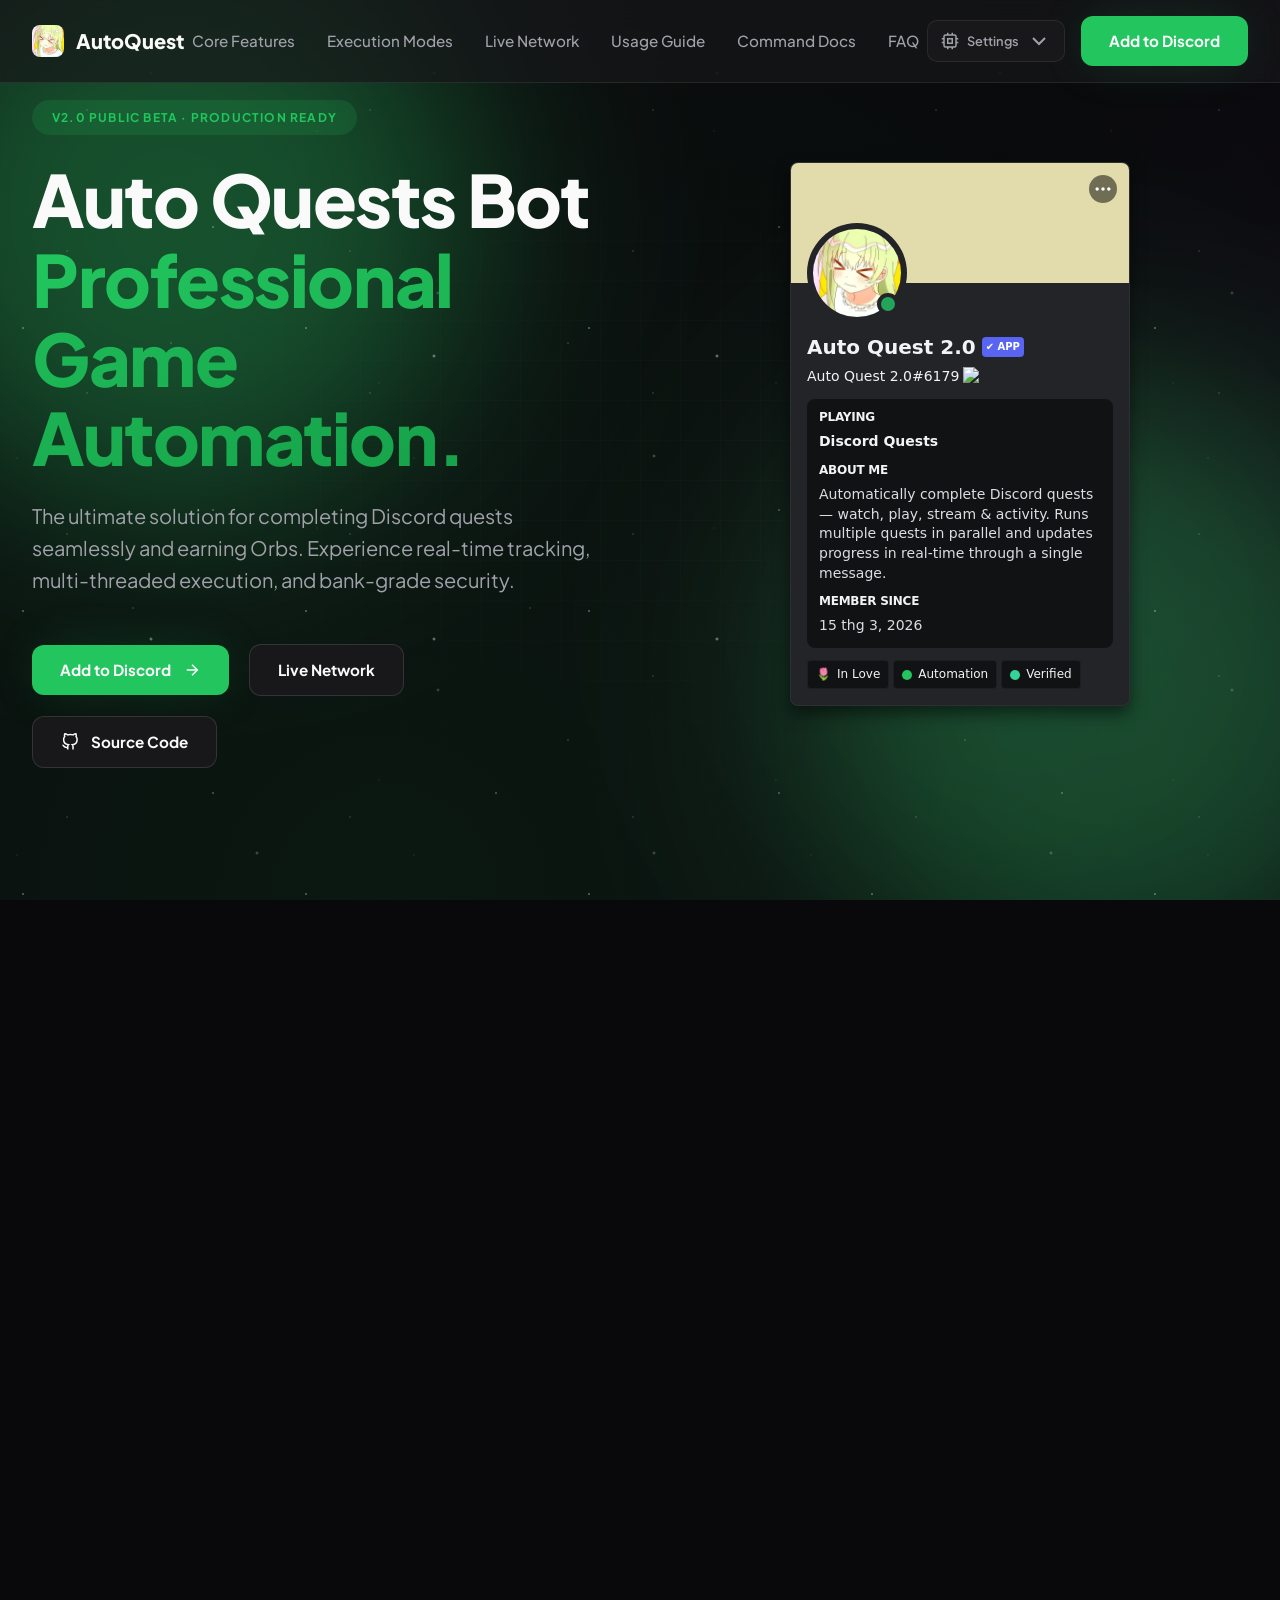
==== commit 242e2be5: "feat: add configurable single quest mode and sync translations" ====
--- a/index.html
+++ b/index.html
@@ -39,14 +39,17 @@
             <!-- Mobile-only invite button (visible < 1024px) -->
             <a href="https://discord.com/oauth2/authorize?client_id=1482428478916657244"
                 class="btn btn-primary btn-sm mobile-invite-btn" style="display: none" data-i18n="hero.cta_add">
-                <svg class="icon icon-sm" style="margin-right: 4px">
-                    <use href="#i-plus" />
-                </svg>Invite Bot</a>
+                Thêm vào Discord</a>
 
             <ul class="nav-links">
                 <li>
                     <button class="nav-link" data-scroll-to="features" data-i18n="nav.features">
                         Tính năng
+                    </button>
+                </li>
+                <li>
+                    <button class="nav-link" data-scroll-to="modes" data-i18n="nav.modes">
+                        Chế độ chạy
                     </button>
                 </li>
                 <li>
@@ -78,14 +81,14 @@
                         <svg class="icon icon-sm">
                             <use href="#i-cpu" />
                         </svg>
-                        <span class="dd-label" data-i18n="nav.settings">Settings</span>
+                        <span class="dd-label" data-i18n="nav.settings">Cài đặt</span>
                         <svg class="icon icon-xs">
                             <use href="#i-chevron-down" />
                         </svg>
                     </button>
                     <div class="nav-dropdown-content" style="min-width: 220px">
                         <div class="dropdown-group-label" data-i18n="theme.title">
-                            Display Mode
+                            Chế độ Hiển thị
                         </div>
                         <div style="display: flex; gap: 4px; padding: 4px">
                             <div class="dropdown-item-mini" onclick="setTheme('dark')" data-theme-value="dark"
@@ -110,7 +113,7 @@
 
                         <div class="dropdown-divider"></div>
                         <div class="dropdown-group-label" data-i18n="theme.color">
-                            Accent Color
+                            Màu Chủ đạo
                         </div>
                         <div style="display: flex; gap: 4px; padding: 4px">
                             <div class="dropdown-item-mini" onclick="setColor('emerald')" data-color-value="emerald"
@@ -125,7 +128,7 @@
 
                         <div class="dropdown-divider"></div>
                         <div class="dropdown-group-label" data-i18n="nav.lang">
-                            Language
+                            Ngôn ngữ
                         </div>
                         <div class="dropdown-item" onclick="setLang('vi')" data-lang-value="vi">
                             🇻🇳 Tiếng Việt
@@ -140,7 +143,7 @@
                 </div>
 
                 <a href="https://discord.com/oauth2/authorize?client_id=1482428478916657244"
-                    class="btn btn-primary btn-sm" data-i18n="hero.cta_add">Invite Bot</a>
+                    class="btn btn-primary btn-sm" data-i18n="hero.cta_add">Thêm vào Discord</a>
             </div>
         </div>
     </nav>
@@ -166,14 +169,13 @@
 
         <div class="container" style="display: grid; grid-template-columns: 1fr 1fr; gap: 4rem; align-items: center;">
             <div class="hero-content" data-reveal style="text-align: left; max-width: none">
-                <span class="section-tag" data-i18n="hero.badge">v2.0 Production Ready</span>
+                <span class="section-tag" data-i18n="hero.badge">v2.0 Public Beta · Sẵn sàng sử dụng</span>
                 <h1 class="hero-title">
-                    <span data-i18n="hero.title">Hoàn thành Discord Quests</span><br />
-                    <span class="text-gradient" data-i18n="hero.title_accent">Tự động. Bảo mật. Tuyệt đối.</span>
+                    <span data-i18n="hero.title">Auto Quests Bot</span><br />
+                    <span class="text-gradient" data-i18n="hero.title_accent">Giải pháp Tự động hoá Chuyên nghiệp.</span>
                 </h1>
                 <p class="hero-description" data-i18n="hero.subtitle" style="margin-left: 0">
-                    Giải pháp hàng đầu giúp bạn tự động hóa quy trình làm quest trên
-                    Discord. Mã hóa đầu cuối, hiệu suất đa luồng và minh bạch hoàn toàn.
+                    Giải pháp tự động hóa giúp bạn hoàn thành nhanh chóng mọi Quest Discord, dễ dàng tích điểm Orbs. Hiệu suất đa luồng vượt trội, cập nhật real-time và bảo mật tuyệt đối.
                 </p>
                 <div class="hero-buttons" style="justify-content: flex-start">
                     <a href="https://discord.com/oauth2/authorize?client_id=1482428478916657244"
@@ -183,12 +185,12 @@
                             <use href="#i-arrow-right" />
                         </svg>
                     </a>
-                    <a href="#stats" class="btn btn-secondary" data-i18n="nav.stats">Xem Thống kê</a>
+                        <a href="#stats" class="btn btn-secondary" data-i18n="nav.stats">Trạng thái</a>
                     <a href="https://github.com/htch9999/discord-quest-bot" target="_blank" class="btn btn-secondary">
                         <svg class="icon icon-sm">
                             <use href="#i-github" />
                         </svg>
-                        <span data-i18n="footer.github">GitHub</span>
+                        <span data-i18n="footer.github">Mã nguồn GitHub</span>
                     </a>
                 </div>
             </div>
@@ -247,19 +249,10 @@
                             <!-- About Me Section -->
                             <div class="popout-section">
                                 <h3 class="popout-title" data-i18n="profile.about">
-                                    Tiểu sử
+                                    Giới thiệu
                                 </h3>
                                 <div class="popout-text" data-i18n="profile.bio">
-                                    Automatically complete Discord quests — watch, play, stream
-                                    & activity. Runs multiple quests in parallel and updates
-                                    progress in real-time through a single message.<br /><br />
-                                    🚧 Currently in beta — bugs may occur.<br />
-                                    🌐 Website:
-                                    <a href="https://discord-autoquests.vercel.app/"
-                                        style="color: #00a8fc; text-decoration: none">https://discord-autoquests.vercel.app/</a>
-                                    💬 Support: @htch9999 |
-                                    <a href="https://discord.gg/gTVPwvNeEH"
-                                        style="color: #00a8fc; text-decoration: none">https://discord.gg/gTVPwvNeEH</a>
+                                    Tự động hoàn thành các thử thách Discord — xem video, chơi game, stream & hoạt động nhóm. Hỗ trợ chạy đa luồng song song và cập nhật tiến độ theo thời gian thực chỉ trong một tin nhắn duy nhất.
                                 </div>
                             </div>
 
@@ -303,37 +296,37 @@
                             <div class="dash-stat">
                                 <div class="dash-value" id="stat-quests">0</div>
                                 <div class="dash-label" data-i18n="hero.stat_quests">
-                                    Global Quests
+                                    Tổng Quests
                                 </div>
                             </div>
                             <div class="dash-stat">
                                 <div class="dash-value" id="stat-users">0</div>
                                 <div class="dash-label" data-i18n="hero.stat_users">
-                                    Global Users
+                                    Người dùng
                                 </div>
                             </div>
                             <div class="dash-stat">
                                 <div class="dash-value" id="dash-today">0</div>
                                 <div class="dash-label" data-i18n="live_stats.today">
-                                    Today
+                                    Hoàn thành Hôm nay
                                 </div>
                             </div>
                             <div class="dash-stat">
                                 <div class="dash-value" id="stat-active">0</div>
                                 <div class="dash-label" data-i18n="live_stats.active">
-                                    Active Now
+                                    Luồng Đang chạy
                                 </div>
                             </div>
                             <div class="dash-stat">
                                 <div class="dash-value" id="stat-servers">0</div>
                                 <div class="dash-label" data-i18n="hero.stat_servers">
-                                    Servers
+                                    Máy chủ
                                 </div>
                             </div>
                             <div class="dash-stat">
                                 <div class="dash-value" id="stat-ping">—</div>
                                 <div class="dash-label" data-i18n="live_stats.ping">
-                                    Bot Ping
+                                    Độ trễ API (Ping)
                                 </div>
                             </div>
                         </div>
@@ -359,7 +352,7 @@
                     </div>
                     <div class="chart-container-wrapper">
                         <div class="section-tag" data-i18n="live_stats.breakdown">
-                            Phân bổ Quest
+                            Biểu đồ Phân bổ Quest
                         </div>
                         <div class="chart-container">
                             <canvas id="questBreakdownChart"></canvas>
@@ -375,10 +368,9 @@
         <div class="container">
             <div class="section-header" data-reveal>
                 <span class="section-tag">Core Features</span>
-                <h2 data-i18n="features.title">Tại sao chọn AutoQuest?</h2>
+                <h2 data-i18n="features.title">Hệ sinh thái tính năng toàn diện</h2>
                 <p data-i18n="features.subtitle">
-                    Kiến trúc hiện đại tập trung vào sự an toàn và trải nghiệm người
-                    dùng.
+                    Được thiết kế tỉ mỉ cho độ tin cậy, tốc độ và bảo mật cấp doanh nghiệp.
                 </p>
             </div>
 
@@ -391,8 +383,7 @@
                     </div>
                     <h3 data-i18n="features.security_title">Bảo mật Zero-Knowledge</h3>
                     <p data-i18n="features.security_desc">
-                        Token được mã hóa AES-256-GCM với khóa riêng biệt cho từng người
-                        dùng.
+                        Mã hoá tiêu chuẩn quân đội AES-256-GCM. Token của bạn không bao giờ lưu trữ dạng rõ.
                     </p>
                 </div>
 
@@ -402,10 +393,9 @@
                             <use href="#i-zap" />
                         </svg>
                     </div>
-                    <h3 data-i18n="features.parallel_title">Xử lý Đa luồng</h3>
+                    <h3 data-i18n="features.parallel_title">Xử lý Đa luồng (Parallel Execution)</h3>
                     <p data-i18n="features.parallel_desc">
-                        Tự động chạy tối đa 6 quest song song, rút ngắn 90% thời gian chờ
-                        đợi.
+                        Vận hành song song đến 10 quest cùng lúc thông qua các thread hoàn toàn độc lập.
                     </p>
                 </div>
 
@@ -417,8 +407,7 @@
                     </div>
                     <h3 data-i18n="features.auto_title">Lập lịch Thông minh</h3>
                     <p data-i18n="features.auto_desc">
-                        Tự động quét và hoàn thành quest mới mỗi 48h mà không cần can
-                        thiệp thủ công.
+                        Smart Scheduler tự động quét quest mới mỗi 48 giờ và gửi báo cáo chi tiết qua DM.
                     </p>
                 </div>
 
@@ -436,15 +425,70 @@
         </div>
     </section>
 
+    <!-- ══ EXECUTION MODES ══ -->
+    <section id="modes" class="bg-surface" data-reveal>
+        <div class="container">
+            <div class="section-header">
+                <span class="section-tag" data-i18n="modes.badge">Execution Modes</span>
+                <h2 data-i18n="modes.title">Chọn cách bot chạy quest</h2>
+                <p data-i18n="modes.subtitle">
+                    Chọn giữa tốc độ của Multi Mode và nhịp chạy tuần tự, thận trọng hơn của Single Mode.
+                </p>
+            </div>
+
+            <div class="features-grid">
+                <div class="glass-card feature-card" data-reveal>
+                    <div class="icon-wrapper">
+                        <svg class="icon icon-lg">
+                            <use href="#i-zap" />
+                        </svg>
+                    </div>
+                    <h3 data-i18n="modes.multi_title">Multi Mode · Chạy song song</h3>
+                    <p data-i18n="modes.multi_desc">
+                        Giữ nguyên cơ chế hiện tại: nhiều quest được xử lý cùng lúc để hoàn thành nhanh hơn.
+                    </p>
+                </div>
+
+                <div class="glass-card feature-card" data-reveal>
+                    <div class="icon-wrapper">
+                        <svg class="icon icon-lg">
+                            <use href="#i-activity" />
+                        </svg>
+                    </div>
+                    <h3 data-i18n="modes.single_title">Single Mode · Chạy tuần tự</h3>
+                    <p data-i18n="modes.single_desc">
+                        Chỉ một quest được chạy tại mỗi thời điểm. Sau khi quest kết thúc, bot chờ 10 giây rồi chuyển sang quest tiếp theo.
+                    </p>
+                </div>
+            </div>
+
+            <div class="glass-card mode-command-card" data-reveal>
+                <div>
+                    <span class="section-tag" data-i18n="modes.command_title">Cấu hình theo tài khoản</span>
+                    <p style="color: var(--text-secondary); margin-top: 0.5rem" data-i18n="modes.command_desc">
+                        Chế độ được lưu cho tài khoản và dùng cho các lần chạy quest về sau.
+                    </p>
+                </div>
+                <div style="display: flex; flex-direction: column; gap: 0.75rem">
+                    <div class="command-box" style="padding: 0.85rem 1rem; background: var(--bg-void); border-radius: 10px; border: 1px solid var(--border);">
+                        <code style="font-family: var(--font-mono); color: var(--accent-primary); font-weight: 600;">/autoquests mode single</code>
+                    </div>
+                    <div class="command-box" style="padding: 0.85rem 1rem; background: var(--bg-void); border-radius: 10px; border: 1px solid var(--border);">
+                        <code style="font-family: var(--font-mono); color: var(--accent-primary); font-weight: 600;">/autoquests mode multi</code>
+                    </div>
+                </div>
+            </div>
+        </div>
+    </section>
+
     <!-- ══ GUIDE (STEP-BY-STEP) ══ -->
     <section id="guide" data-reveal>
         <div class="container">
             <div class="section-header">
-                <span class="section-tag" data-i18n="guide.badge">Đầy đủ 3 bước</span>
-                <h2 data-i18n="guide.title">Bắt đầu Sử dụng Bot</h2>
+                <span class="section-tag" data-i18n="guide.badge">Hướng dẫn 3 Bước</span>
+                <h2 data-i18n="guide.title">Bắt đầu Sử dụng AutoQuest</h2>
                 <p data-i18n="guide.subtitle">
-                    Hướng dẫn chi tiết giúp bạn tự động hóa Discord Quest chỉ trong 3
-                    phút.
+                    Chỉ mất 3 phút để thiết lập hệ thống tự động hóa hoàn toàn.
                 </p>
             </div>
 
@@ -455,11 +499,10 @@
                     <div class="step-content">
                         <h3 data-i18n="guide.step1_title">Mời Bot & Tham gia Support</h3>
                         <p data-i18n="guide.step1_desc">
-                            Thêm bot vào server của bạn. Chúng tôi khuyến khích tham gia
-                            server support để cập nhật tính năng mới nhất.
+                            Thêm bot vào máy chủ của bạn. Đừng quên tham gia cộng đồng để nhận hỗ trợ nhanh nhất.
                         </p>
                         <div style="display: flex; gap: 1rem; margin-top: 1.5rem">
-                            <a href="https://discord.com/oauth2/authorize?client_id=1282428478916657152"
+                                <a href="https://discord.com/oauth2/authorize?client_id=1282428478916657152"
                                 class="btn btn-primary" style="flex: 1; justify-content: center">Invite Bot</a>
                             <a href="https://discord.gg/gTVPwvNe" class="btn btn-secondary"
                                 style="flex: 1; justify-content: center">Support</a>
@@ -472,29 +515,28 @@
                     <div class="step-num">02</div>
                     <div class="step-content">
                         <h3 data-i18n="guide.step2_title">
-                            Lấy Discord Authentication Token
+                            Lấy Authentication Token
                         </h3>
                         <p data-i18n="guide.step2_desc">
-                            Bot cần token này để thực hiện nhiệm vụ xem stream/chơi game.
-                            Tuyệt đối không chia sẻ cho người khác.
+                            Sử dụng script an toàn của chúng tôi để trích xuất token trực tiếp từ trình duyệt.
                         </p>
 
                         <div class="token-instructions"
                             style="margin-top: 1.5rem; font-size: 0.85rem; color: var(--text-secondary);">
                             <ol style="padding-left: 1.25rem">
                                 <li data-i18n="token.step0">
-                                    Đăng nhập Discord trên trình duyệt.
+                                    Truy cập <a href="https://discord.com/channels/@me">https://discord.com/channels/@me</a> và đăng nhập vào Discord trên trình duyệt.
                                 </li>
-                                <li data-i18n="token.step1">Nhấn F12 > Tab Console.</li>
+                                <li data-i18n="token.step1">Mở Developer Tools bằng phím <code>F12</code> hoặc <code>Ctrl + Shift + I</code>.</li>
                                 <li data-i18n="token.step2">
-                                    Bật chế độ Mobile (Ctrl+Shift+M).
+                                    Bật chế độ giả lập thiết bị di động (Mobile Device Emulation) bằng <code>Ctrl + Shift + M</code>.
                                 </li>
                             </ol>
                         </div>
 
                         <div class="code-container" style="margin-top: 1rem">
                             <div class="code-header">
-                                <span data-i18n="token.step3">Dán code bên dưới:</span>
+                                <span data-i18n="token.step3">Dán đoạn code sau vào tab <strong>Console</strong> và nhấn Enter:</span>
                                 <button class="btn-copy" data-copy-target="token-code-real" title="Copy">
                                     <svg width="16" height="16" viewBox="0 0 24 24" fill="none" stroke="currentColor"
                                         stroke-width="2" stroke-linecap="round" stroke-linejoin="round">
@@ -521,22 +563,21 @@
                     <div class="step-content">
                         <h3 data-i18n="guide.step3_title">Kích hoạt Tự động hóa</h3>
                         <p data-i18n="guide.step3_desc">
-                            Sử dụng lệnh trực tiếp trong Discord để lưu cấu hình. Mọi dữ
-                            liệu đều được mã hóa an toàn.
+                            Sử dụng lệnh /autoquests save để lưu token và bắt đầu làm quest 24/7.
                         </p>
 
                         <div style="display: flex; flex-direction: column; gap: 0.75rem; margin-top: 1.5rem;">
                             <div class="command-box"
                                 style="padding: 0.75rem 1rem; background: var(--bg-void); border-radius: 10px; border: 1px solid var(--border);">
                                 <code
-                                    style="font-family: var(--font-mono); color: var(--accent-primary); font-weight: 600;">/autoquests add</code>
+                                    style="font-family: var(--font-mono); color: var(--accent-primary); font-weight: 600;">/autoquests save</code>
                                 <span style="color: var(--text-muted); font-size: 0.8rem; margin-left: 0.5rem;"
                                     data-i18n="guide.cmd_autoquests_add">— Lưu token và bật auto-quest 24/7</span>
                             </div>
                             <div class="command-box"
                                 style="padding: 0.75rem 1rem; background: var(--bg-void); border-radius: 10px; border: 1px solid var(--border);">
                                 <code
-                                    style="font-family: var(--font-mono); color: var(--accent-primary); font-weight: 600;">/autoquests run</code>
+                                    style="font-family: var(--font-mono); color: var(--accent-primary); font-weight: 600;">/autoquests-run</code>
                                 <span style="color: var(--text-muted); font-size: 0.8rem; margin-left: 0.5rem;"
                                     data-i18n="guide.cmd_autoquests_run">— Chạy ngay phiên quest đầu tiên</span>
                             </div>
@@ -566,9 +607,9 @@
         <div class="container">
             <div class="section-header" data-reveal>
                 <span class="section-tag">Documentation</span>
-                <h2 data-i18n="commands.title">Danh mục Lệnh đầy đủ</h2>
+                <h2 data-i18n="commands.title">Danh mục Lệnh</h2>
                 <p data-i18n="commands.subtitle">
-                    Mọi công cụ bạn cần để tương tác với AutoQuest v2.0.
+                    Tối ưu, mạnh mẽ và bảo vệ sự riêng tư.
                 </p>
             </div>
 
@@ -578,17 +619,17 @@
                         <thead style="background: var(--bg-void)">
                             <tr>
                                 <th
-                                    style="padding: 1.5rem 2rem; color: var(--text-muted); font-size: 0.8rem; text-transform: uppercase;">
+                                    style="padding: 1.5rem 2rem; color: var(--text-muted); font-size: 0.8rem; text-transform: uppercase;"
                                     data-i18n="commands.col_command">
-                                    Lệnh
+                                    Lệnh Hệ thống
                                 </th>
                                 <th style="padding: 1.5rem 2rem; color: var(--text-muted); font-size: 0.8rem; text-transform: uppercase;"
                                     data-i18n="commands.col_desc">
-                                    Mô tả
+                                    Mô tả Chức năng
                                 </th>
                                 <th style="padding: 1.5rem 2rem; color: var(--text-muted); font-size: 0.8rem; text-transform: uppercase;"
                                     data-i18n="commands.col_example">
-                                    Cú pháp Ví dụ
+                                    Cú pháp Mẫu
                                 </th>
                             </tr>
                         </thead>
@@ -599,8 +640,7 @@
                                     /quests &lt;token&gt;
                                 </td>
                                 <td style="padding: 1.5rem 2rem" data-i18n="commands.q_desc">
-                                    Xử lý ngay lập tức toàn bộ quest có sẵn cho token này (Một
-                                    lần).
+                                    Xử lý ngay lập tức toàn bộ quest có sẵn cho token này (Một lần).
                                 </td>
                                 <td style="padding: 1.5rem 2rem; color: var(--text-muted)">
                                     /quests MTQ4O...
@@ -609,64 +649,76 @@
                             <tr style="border-top: 1px solid var(--border); background: rgba(255, 255, 255, 0.01);">
                                 <td
                                     style="padding: 1.5rem 2rem; font-family: var(--font-mono); color: var(--accent-primary); font-weight: 600;">
-                                    /autoquests add &lt;token&gt;
+                                    /autoquests save &lt;token&gt;
                                 </td>
                                 <td style="padding: 1.5rem 2rem" data-i18n="commands.a_add">
                                     Lưu token mã hóa và tự động làm quest mỗi khi có sự kiện mới
                                     24/7.
                                 </td>
                                 <td style="padding: 1.5rem 2rem; color: var(--text-muted)">
-                                    /autoquests add
+                                    /autoquests save
                                 </td>
                             </tr>
                             <tr style="border-top: 1px solid var(--border)">
                                 <td
                                     style="padding: 1.5rem 2rem; font-family: var(--font-mono); color: var(--accent-primary); font-weight: 600;">
-                                    /autoquests list
+                                    /autoquests-list
                                 </td>
                                 <td style="padding: 1.5rem 2rem" data-i18n="commands.a_list">
                                     Hiển thị danh sách các tài khoản đang trong trạng thái Tự
                                     động.
                                 </td>
                                 <td style="padding: 1.5rem 2rem; color: var(--text-muted)">
-                                    /autoquests list
+                                    /autoquests-list
                                 </td>
                             </tr>
                             <tr style="border-top: 1px solid var(--border); background: rgba(255, 255, 255, 0.01);">
                                 <td
                                     style="padding: 1.5rem 2rem; font-family: var(--font-mono); color: var(--accent-primary); font-weight: 600;">
-                                    /autoquests remove
+                                    /autoquests-remove
                                 </td>
                                 <td style="padding: 1.5rem 2rem" data-i18n="commands.a_rem">
                                     Gỡ bỏ token và xóa sạch lịch sử thống kê của bạn khỏi cơ sở
                                     dữ liệu.
                                 </td>
                                 <td style="padding: 1.5rem 2rem; color: var(--text-muted)">
-                                    /autoquests remove [label]
+                                    /autoquests-remove [label]
                                 </td>
                             </tr>
                             <tr style="border-top: 1px solid var(--border)">
                                 <td
                                     style="padding: 1.5rem 2rem; font-family: var(--font-mono); color: var(--accent-primary); font-weight: 600;">
-                                    /autoquests run
+                                    /autoquests-run
                                 </td>
                                 <td style="padding: 1.5rem 2rem" data-i18n="commands.a_run">
-                                    Kích hoạt phiên chạy ngay lập tức cho token đã lưu.
+                                    Kích hoạt phiên chạy ngay lập tức cho token đã lưu (không chờ lịch).
                                 </td>
                                 <td style="padding: 1.5rem 2rem; color: var(--text-muted)">
-                                    /autoquests run [label]
+                                    /autoquests-run [label]
                                 </td>
                             </tr>
                             <tr style="border-top: 1px solid var(--border); background: rgba(255, 255, 255, 0.01);">
                                 <td
                                     style="padding: 1.5rem 2rem; font-family: var(--font-mono); color: var(--accent-primary); font-weight: 600;">
-                                    /autoquests status
+                                    /autoquests-status
                                 </td>
                                 <td style="padding: 1.5rem 2rem" data-i18n="commands.a_status">
-                                    Xem trạng thái chi tiết và lịch chạy tiếp theo.
+                                    Xem trạng thái chi tiết, thời gian chạy cuối và lịch chạy tiếp theo.
                                 </td>
                                 <td style="padding: 1.5rem 2rem; color: var(--text-muted)">
-                                    /autoquests status
+                                    /autoquests-status
+                                </td>
+                            </tr>
+                            <tr style="border-top: 1px solid var(--border)">
+                                <td
+                                    style="padding: 1.5rem 2rem; font-family: var(--font-mono); color: var(--accent-primary); font-weight: 600;">
+                                    /autoquests mode &lt;single|multi&gt;
+                                </td>
+                                <td style="padding: 1.5rem 2rem" data-i18n="commands.a_mode">
+                                    Chọn chạy tuần tự từng quest hoặc chạy nhiều quest song song cho các lần chạy sau.
+                                </td>
+                                <td style="padding: 1.5rem 2rem; color: var(--text-muted)">
+                                    /autoquests mode single
                                 </td>
                             </tr>
                             <tr style="border-top: 1px solid var(--border)">
@@ -675,7 +727,7 @@
                                     /autoquests-info
                                 </td>
                                 <td style="padding: 1.5rem 2rem" data-i18n="commands.s_user">
-                                    Báo cáo chi tiết hiệu suất và khối lượng quest cá nhân.
+                                    Báo cáo chi tiết hiệu suất và khối lượng quest bạn đã hoàn thành.
                                 </td>
                                 <td style="padding: 1.5rem 2rem; color: var(--text-muted)">
                                     /autoquests-info
@@ -687,8 +739,7 @@
                                     /stats user
                                 </td>
                                 <td style="padding: 1.5rem 2rem" data-i18n="commands.s_user">
-                                    Báo cáo chi tiết hiệu suất và khối lượng quest bạn đã hoàn
-                                    thành.
+                                    Báo cáo chi tiết hiệu suất và khối lượng quest bạn đã hoàn thành.
                                 </td>
                                 <td style="padding: 1.5rem 2rem; color: var(--text-muted)">
                                     /stats user
@@ -705,8 +756,8 @@
     <section id="faq">
         <div class="container">
             <div class="section-header" data-reveal>
-                <span class="section-tag">Security & Policy</span>
-                <h2 data-i18n="faq.title">Câu hỏi & Giải đáp chuyên sâu</h2>
+                <span class="section-tag">Security &amp; Policy</span>
+                <h2 data-i18n="faq.title">Hỏi &amp; Đáp (FAQ)</h2>
                 <p data-i18n="faq.subtitle">
                     Mọi điều bạn cần biết về cơ chế hoạt động và bảo mật của AutoQuest.
                 </p>
@@ -845,6 +896,61 @@
                     </button>
                     <div class="faq-answer">
                         <div class="faq-answer-inner" data-i18n="faq.a12"></div>
+                    </div>
+                </div>
+                <div class="faq-item" data-reveal>
+                    <button class="faq-question">
+                        <span data-i18n="faq.q13"></span>
+                        <svg class="icon icon-sm faq-icon">
+                            <use href="#i-chevron-down" />
+                        </svg>
+                    </button>
+                    <div class="faq-answer">
+                        <div class="faq-answer-inner" data-i18n="faq.a13"></div>
+                    </div>
+                </div>
+                <div class="faq-item" data-reveal>
+                    <button class="faq-question">
+                        <span data-i18n="faq.q14"></span>
+                        <svg class="icon icon-sm faq-icon">
+                            <use href="#i-chevron-down" />
+                        </svg>
+                    </button>
+                    <div class="faq-answer">
+                        <div class="faq-answer-inner" data-i18n="faq.a14"></div>
+                    </div>
+                </div>
+                <div class="faq-item" data-reveal>
+                    <button class="faq-question">
+                        <span data-i18n="faq.q15"></span>
+                        <svg class="icon icon-sm faq-icon">
+                            <use href="#i-chevron-down" />
+                        </svg>
+                    </button>
+                    <div class="faq-answer">
+                        <div class="faq-answer-inner" data-i18n="faq.a15"></div>
+                    </div>
+                </div>
+                <div class="faq-item" data-reveal>
+                    <button class="faq-question">
+                        <span data-i18n="faq.q16"></span>
+                        <svg class="icon icon-sm faq-icon">
+                            <use href="#i-chevron-down" />
+                        </svg>
+                    </button>
+                    <div class="faq-answer">
+                        <div class="faq-answer-inner" data-i18n="faq.a16"></div>
+                    </div>
+                </div>
+                <div class="faq-item" data-reveal>
+                    <button class="faq-question">
+                        <span data-i18n="faq.q17"></span>
+                        <svg class="icon icon-sm faq-icon">
+                            <use href="#i-chevron-down" />
+                        </svg>
+                    </button>
+                    <div class="faq-answer">
+                        <div class="faq-answer-inner" data-i18n="faq.a17"></div>
                     </div>
                 </div>
             </div>
@@ -862,7 +968,7 @@
                         <span>AutoQuest</span>
                     </a>
                     <p data-i18n="footer.tagline">
-                        Giải pháp tự động hóa quest chuyên nghiệp, mã nguồn mở và an toàn.
+                        Quản trị Quest thông minh. Bảo mật tối đa Token.
                     </p>
                     <div class="footer-donate">
                         <p class="footer-donate-label" data-i18n="footer.donate">Ủng hộ tác giả ☕</p>
@@ -900,10 +1006,10 @@
                     <h4 class="footer-title">Legal</h4>
                     <ul class="footer-links">
                         <li>
-                            <a href="legal.html#privacy" data-i18n="footer.privacy">Privacy Policy</a>
+                            <a href="legal.html#privacy" data-i18n="footer.privacy">Chính sách Quyền Riêng Tư</a>
                         </li>
                         <li>
-                            <a href="legal.html#terms" data-i18n="footer.terms">Terms of Service</a>
+                            <a href="legal.html#terms" data-i18n="footer.terms">Điều khoản Dịch vụ</a>
                         </li>
                     </ul>
                 </div>
@@ -915,7 +1021,7 @@
                                 <svg class="icon icon-sm" style="vertical-align: middle; margin-right: 6px">
                                     <use href="#i-discord" />
                                 </svg>
-                                <span data-i18n="footer.discord">Discord Server</span>
+                                <span data-i18n="footer.discord">Máy chủ Discord</span>
                             </a>
                         </li>
                         <li>
@@ -923,7 +1029,7 @@
                                 <svg class="icon icon-sm" style="vertical-align: middle; margin-right: 6px">
                                     <use href="#i-github" />
                                 </svg>
-                                <span data-i18n="footer.github">GitHub</span>
+                                <span data-i18n="footer.github">Mã nguồn GitHub</span>
                             </a>
                         </li>
                         <li>
@@ -932,7 +1038,7 @@
                                 <svg class="icon icon-sm" style="vertical-align: middle; margin-right: 6px">
                                     <use href="#i-plus" />
                                 </svg>
-                                <span data-i18n="hero.cta_add">Invite Bot</span>
+                                <span data-i18n="hero.cta_add">Thêm vào Discord</span>
                             </a>
                         </li>
                     </ul>
@@ -941,11 +1047,10 @@
             <div
                 style="border-top: 1px solid var(--border); padding-top: 2rem; text-align: center; font-size: 0.85rem; color: var(--text-muted);">
                 <p data-i18n="footer.made_by">
-                    Made by @htch9999🌷. Licensed under MIT.
+                    Phát triển bởi @htch9999 · Open Source · MIT License
                 </p>
                 <p style="margin-top: 0.5rem; font-size: 0.75rem" data-i18n="footer.disclaimer">
-                    Not affiliated with Discord Inc. AutoQuest does not store your
-                    personal data.
+                    Không liên kết với Discord Inc. AutoQuest không lưu trữ dữ liệu của bạn.
                 </p>
             </div>
         </div>
@@ -957,25 +1062,25 @@
             <svg class="icon">
                 <use href="#i-zap" />
             </svg>
-            <span data-i18n="nav.features">Features</span>
+            <span data-i18n="nav.features">Tính năng</span>
         </button>
         <button class="mobile-nav-item" data-scroll-to="stats">
             <svg class="icon">
                 <use href="#i-activity" />
             </svg>
-            <span data-i18n="nav.stats">Stats</span>
+            <span data-i18n="nav.stats">Trạng thái</span>
         </button>
         <button class="mobile-nav-item" data-scroll-to="commands">
             <svg class="icon">
                 <use href="#i-terminal" />
             </svg>
-            <span data-i18n="nav.commands">Commands</span>
+            <span data-i18n="nav.commands">Lệnh</span>
         </button>
         <button class="mobile-nav-item" onclick="openMobileSettings()">
             <svg class="icon">
                 <use href="#i-cpu" />
             </svg>
-            <span data-i18n="nav.settings">Settings</span>
+            <span data-i18n="nav.settings">Cài đặt</span>
         </button>
     </nav>
 
@@ -983,7 +1088,7 @@
     <div class="mobile-settings-modal" id="mobile-settings-modal">
         <div class="mobile-settings-content">
             <div class="mobile-settings-header">
-                <h3 data-i18n="nav.settings">Settings</h3>
+                <h3 data-i18n="nav.settings">Cài đặt</h3>
                 <button class="mobile-settings-close" onclick="closeMobileSettings()">
                     <svg class="icon">
                         <use href="#i-x" />
@@ -992,7 +1097,7 @@
             </div>
 
             <div class="dropdown-group-label" data-i18n="theme.title">
-                Display Mode
+                Chế độ Hiển thị
             </div>
             <div style="display: flex; gap: 8px; padding: 4px; margin-bottom: 20px">
                 <div class="dropdown-item-mini" onclick="setTheme('dark'); closeMobileSettings();"
@@ -1016,7 +1121,7 @@
             </div>
 
             <div class="dropdown-group-label" data-i18n="theme.color">
-                Accent Color
+                Màu Chủ đạo
             </div>
             <div style="display: flex; gap: 8px; padding: 4px; margin-bottom: 20px">
                 <div class="dropdown-item-mini" onclick="setColor('emerald'); closeMobileSettings();"
@@ -1029,7 +1134,7 @@
                 </div>
             </div>
 
-            <div class="dropdown-group-label" data-i18n="nav.lang">Language</div>
+            <div class="dropdown-group-label" data-i18n="nav.lang">Ngôn ngữ</div>
             <div class="dropdown-item" onclick="setLang('vi'); closeMobileSettings();" data-lang-value="vi">
                 🇻🇳 Tiếng Việt
             </div>
@@ -1252,4 +1357,4 @@
     </script>
 </body>
 
-</html>+</html>
--- a/assets/css/main.css
+++ b/assets/css/main.css
@@ -619,6 +619,14 @@
 .feature-card h3 { font-size: 1.4rem; margin-bottom: 0.75rem; }
 .feature-card p { color: var(--text-secondary); font-size: 0.95rem; }
 
+.mode-command-card {
+  margin-top: 2rem;
+  display: grid;
+  grid-template-columns: minmax(0, 1fr) minmax(0, 1fr);
+  gap: 2rem;
+  align-items: center;
+}
+
 /* ─── Guide (How it Works) ────────────────────────────────────────────────── */
 .guide-steps { display: grid; grid-template-columns: repeat(auto-fit, minmax(280px, 1fr)); gap: 2.5rem; margin-top: 1rem; }
 .guide-step { position: relative; }
